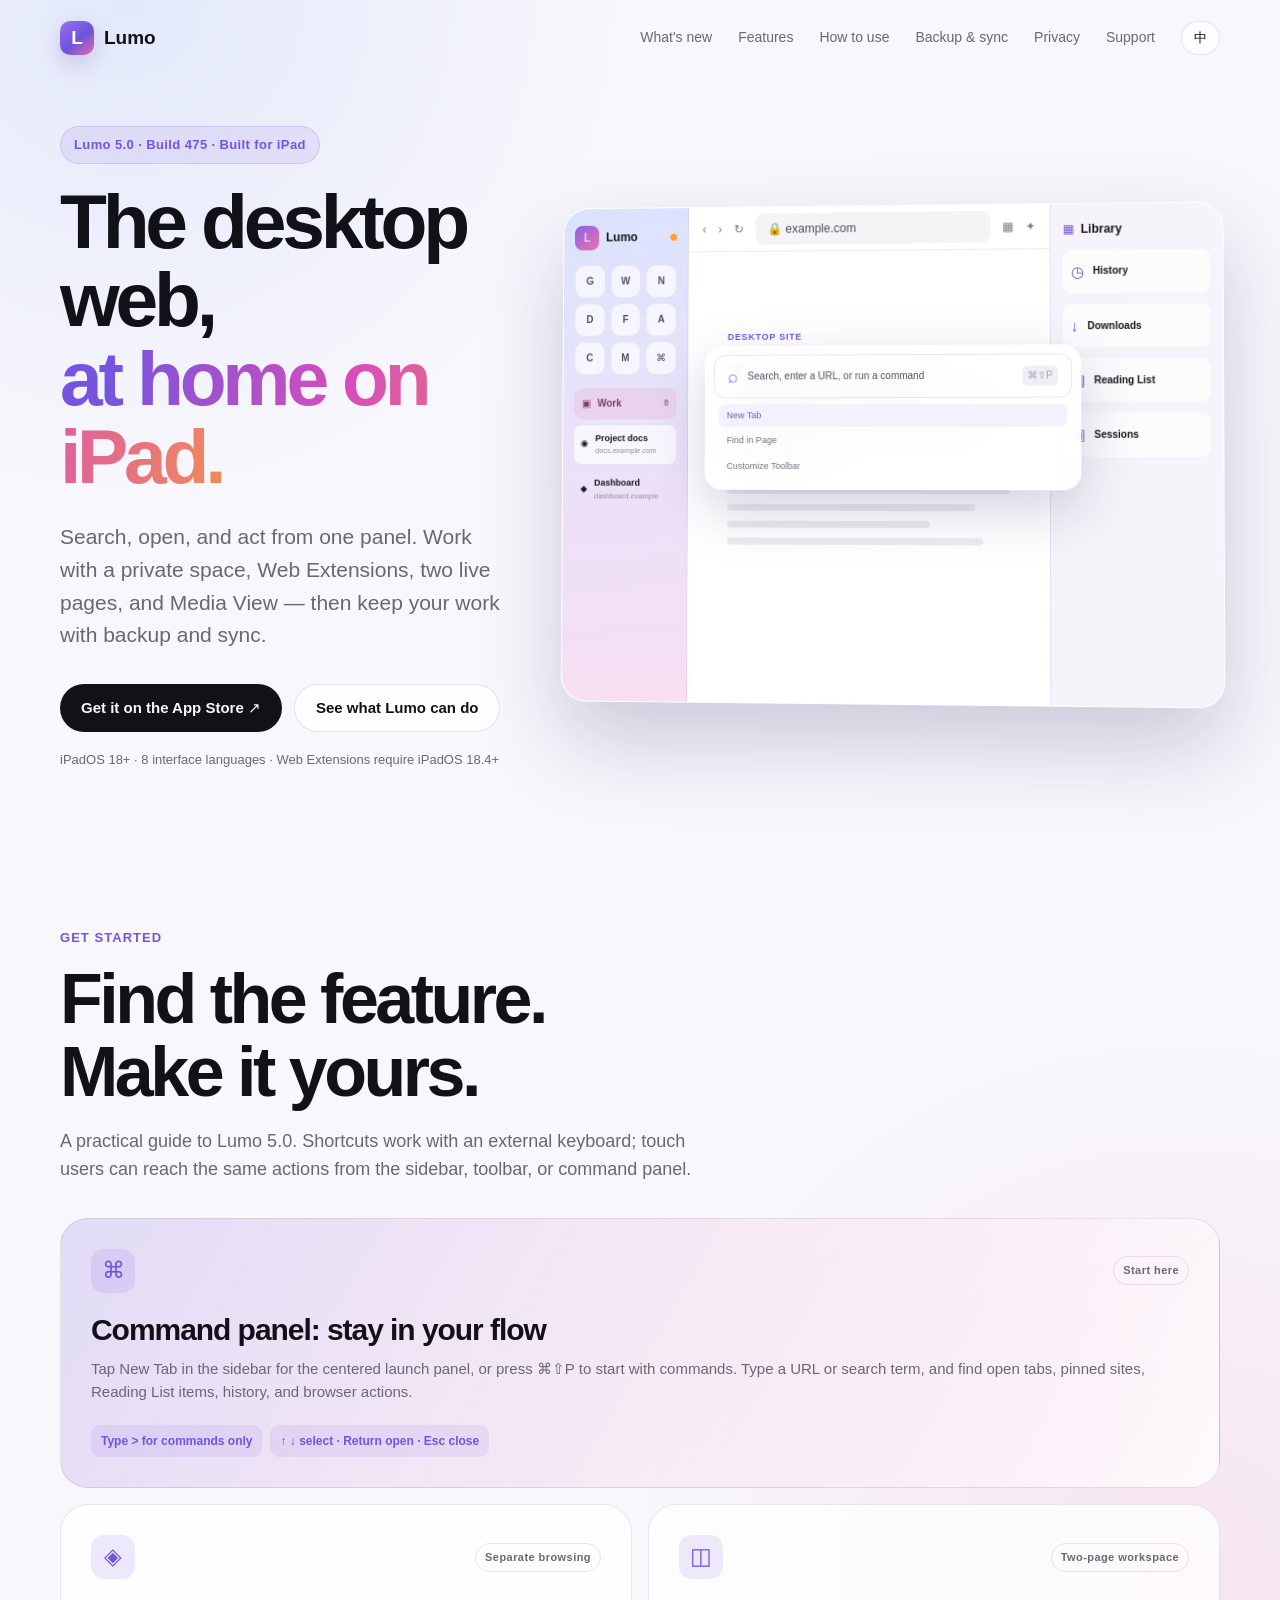
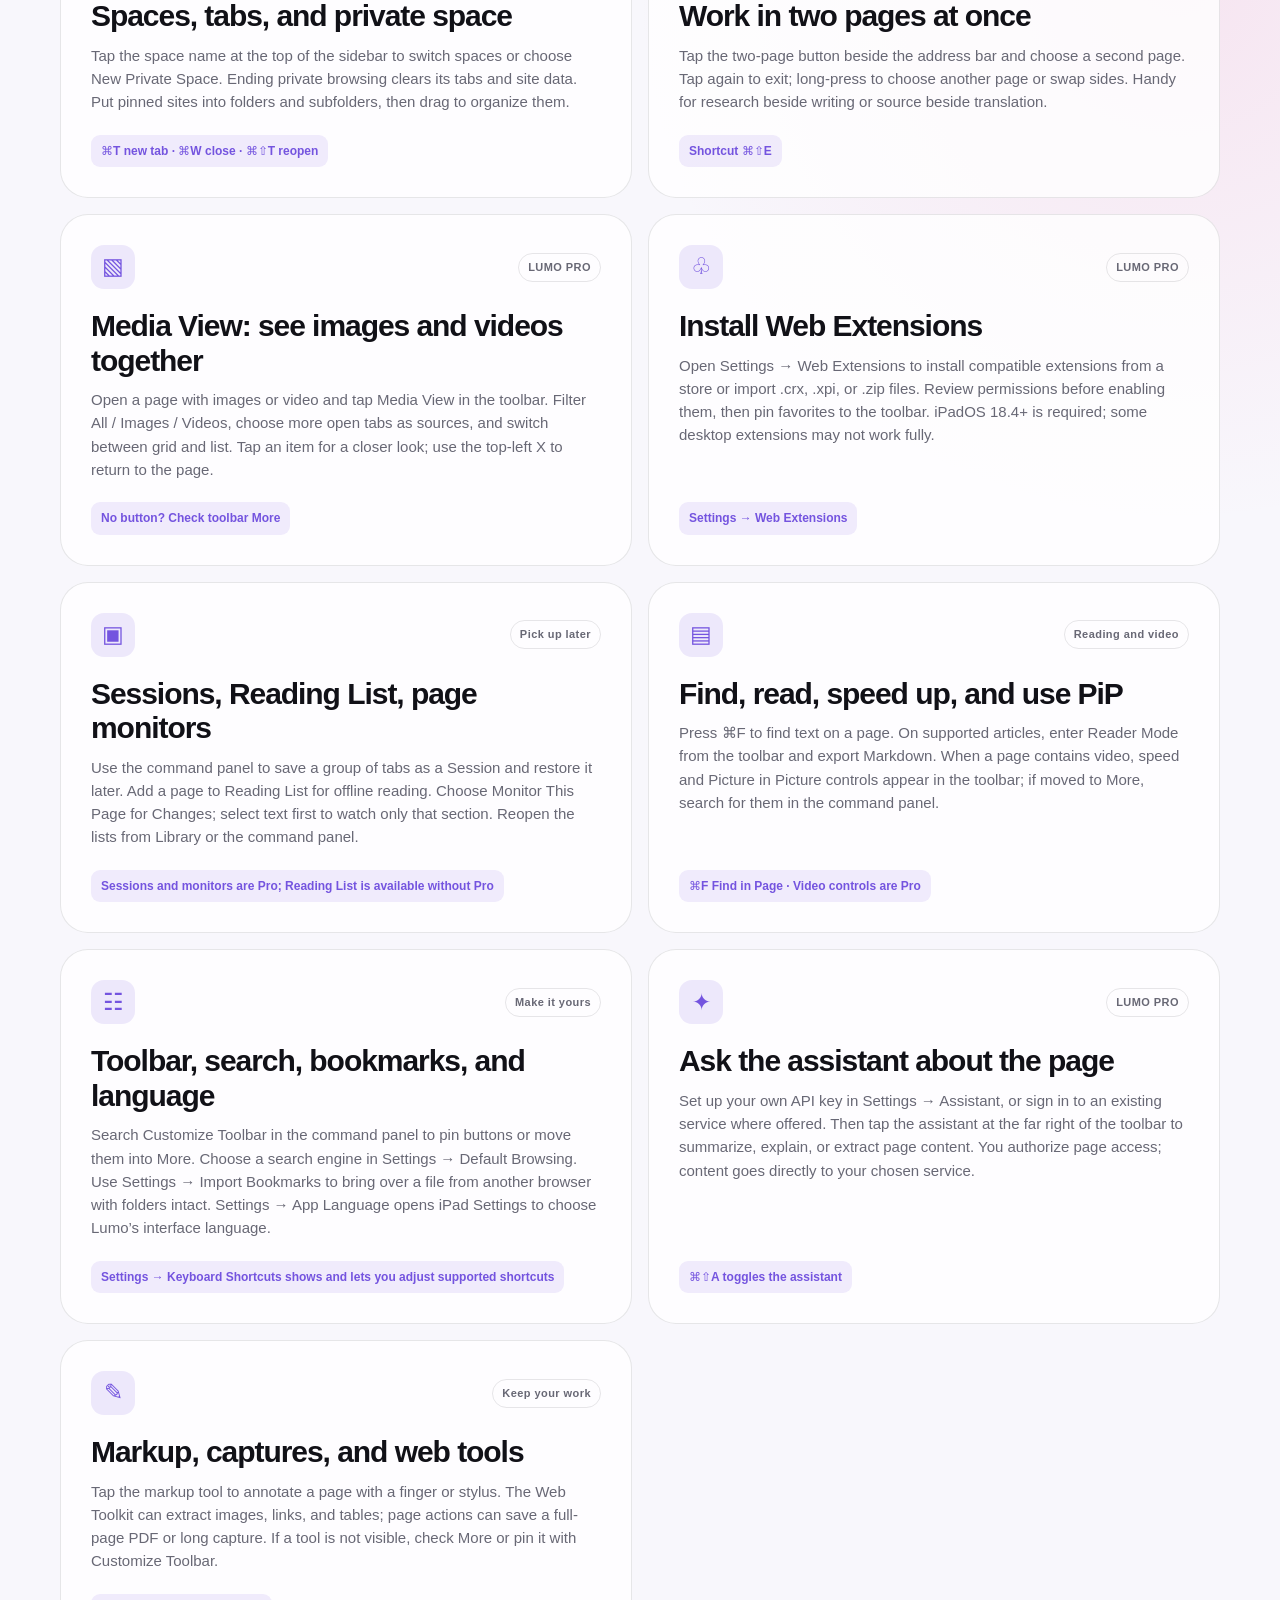
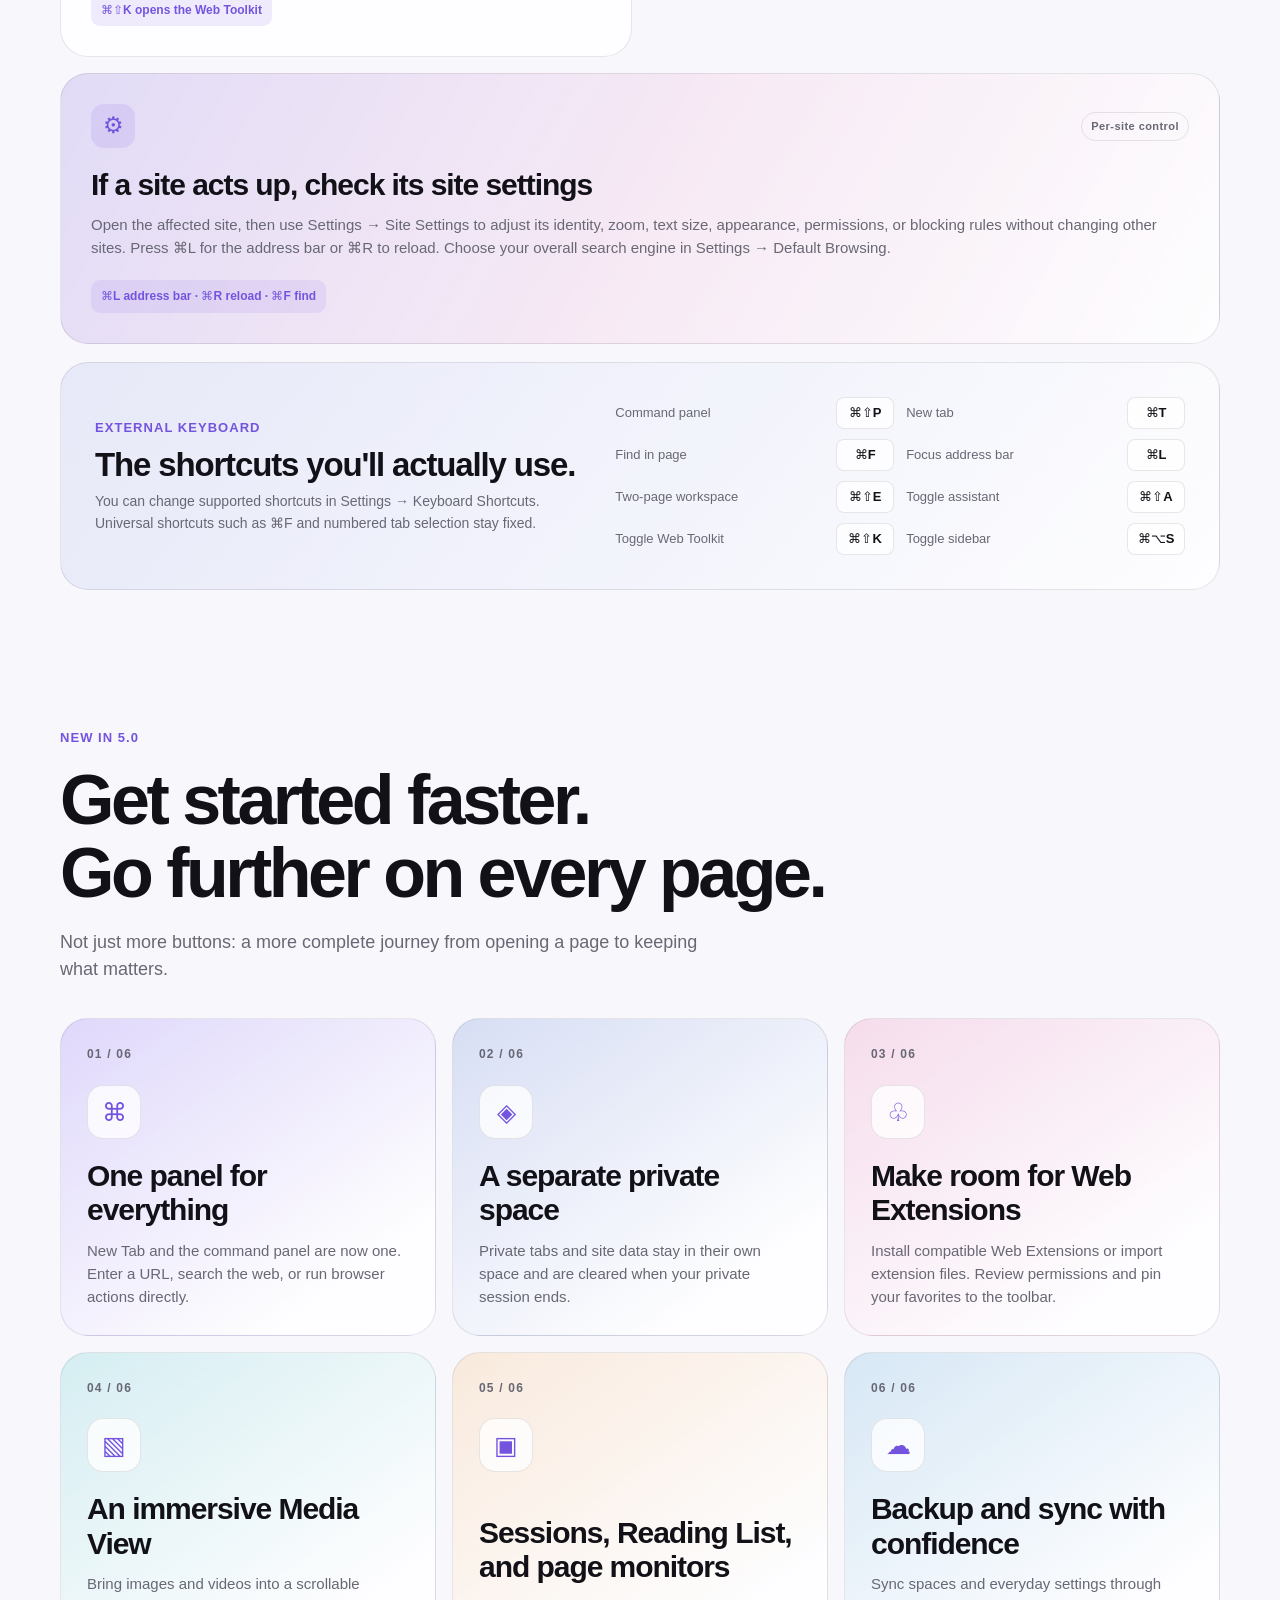
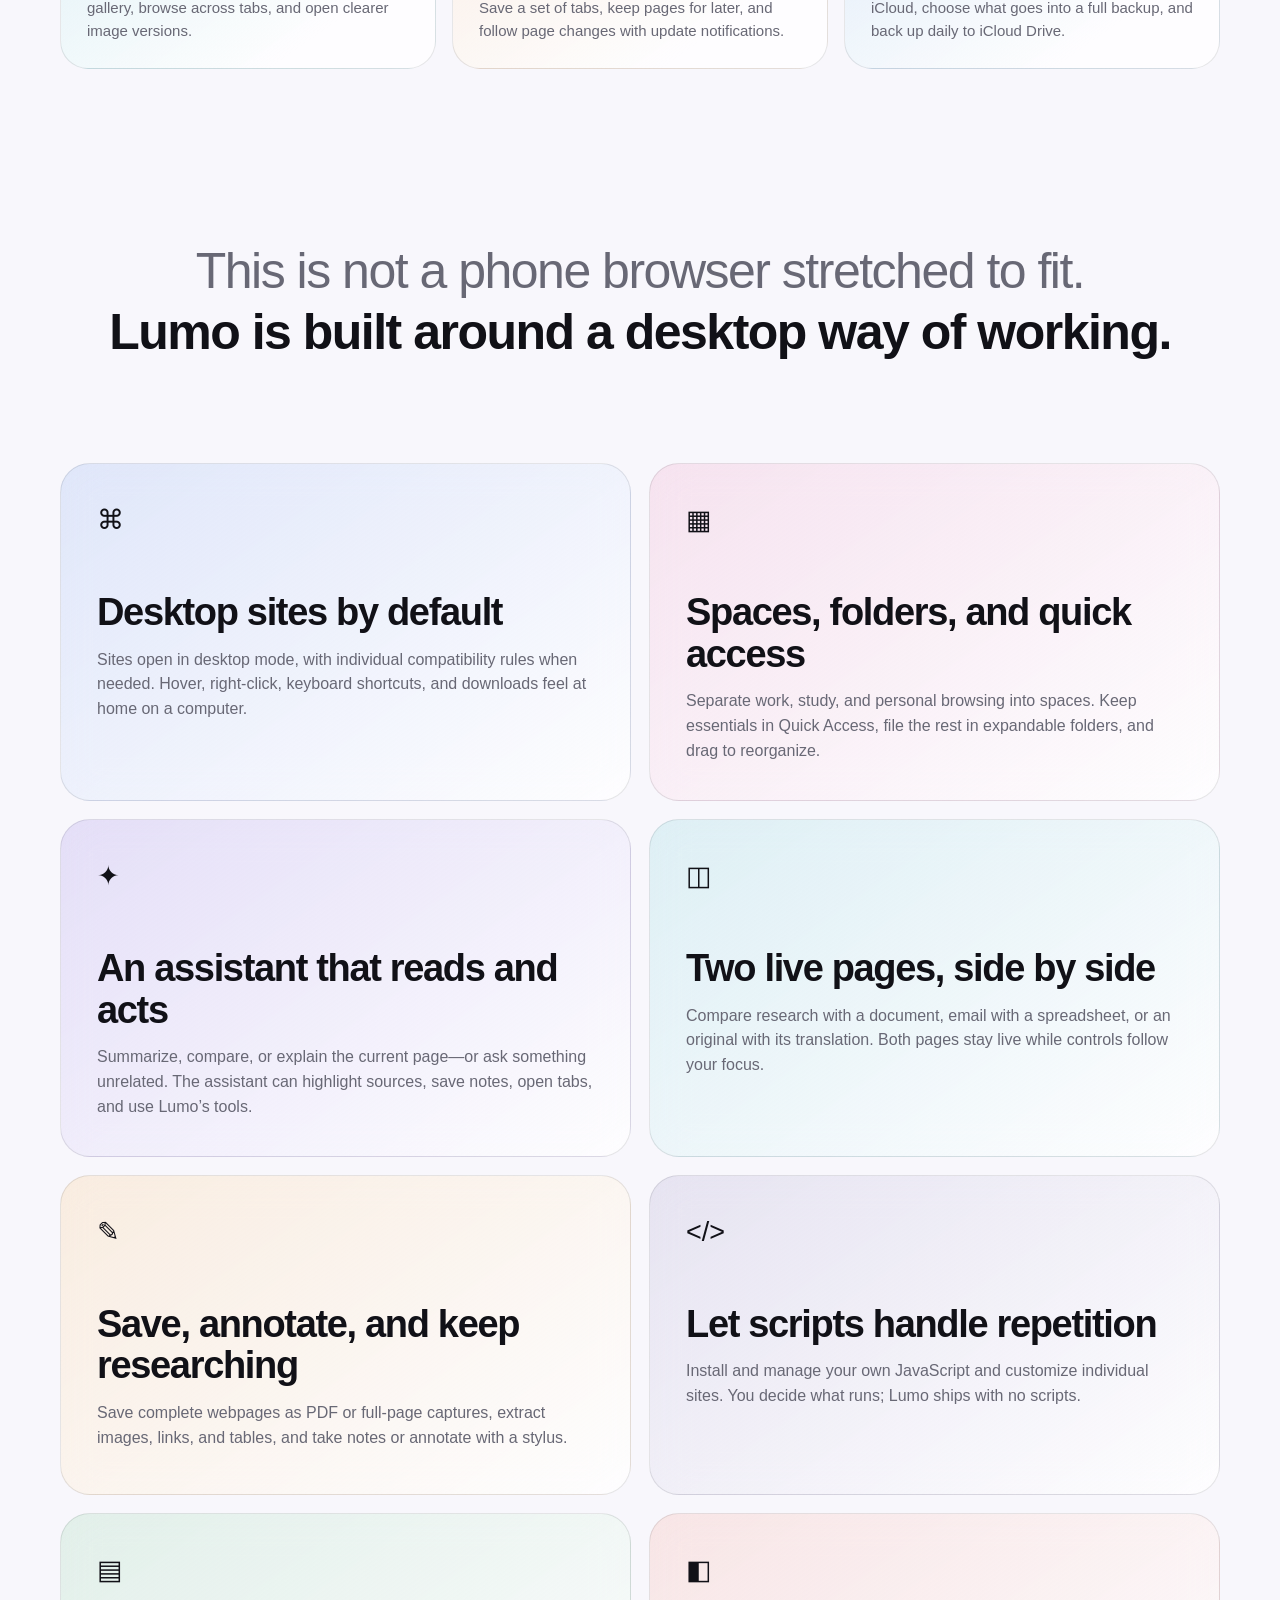
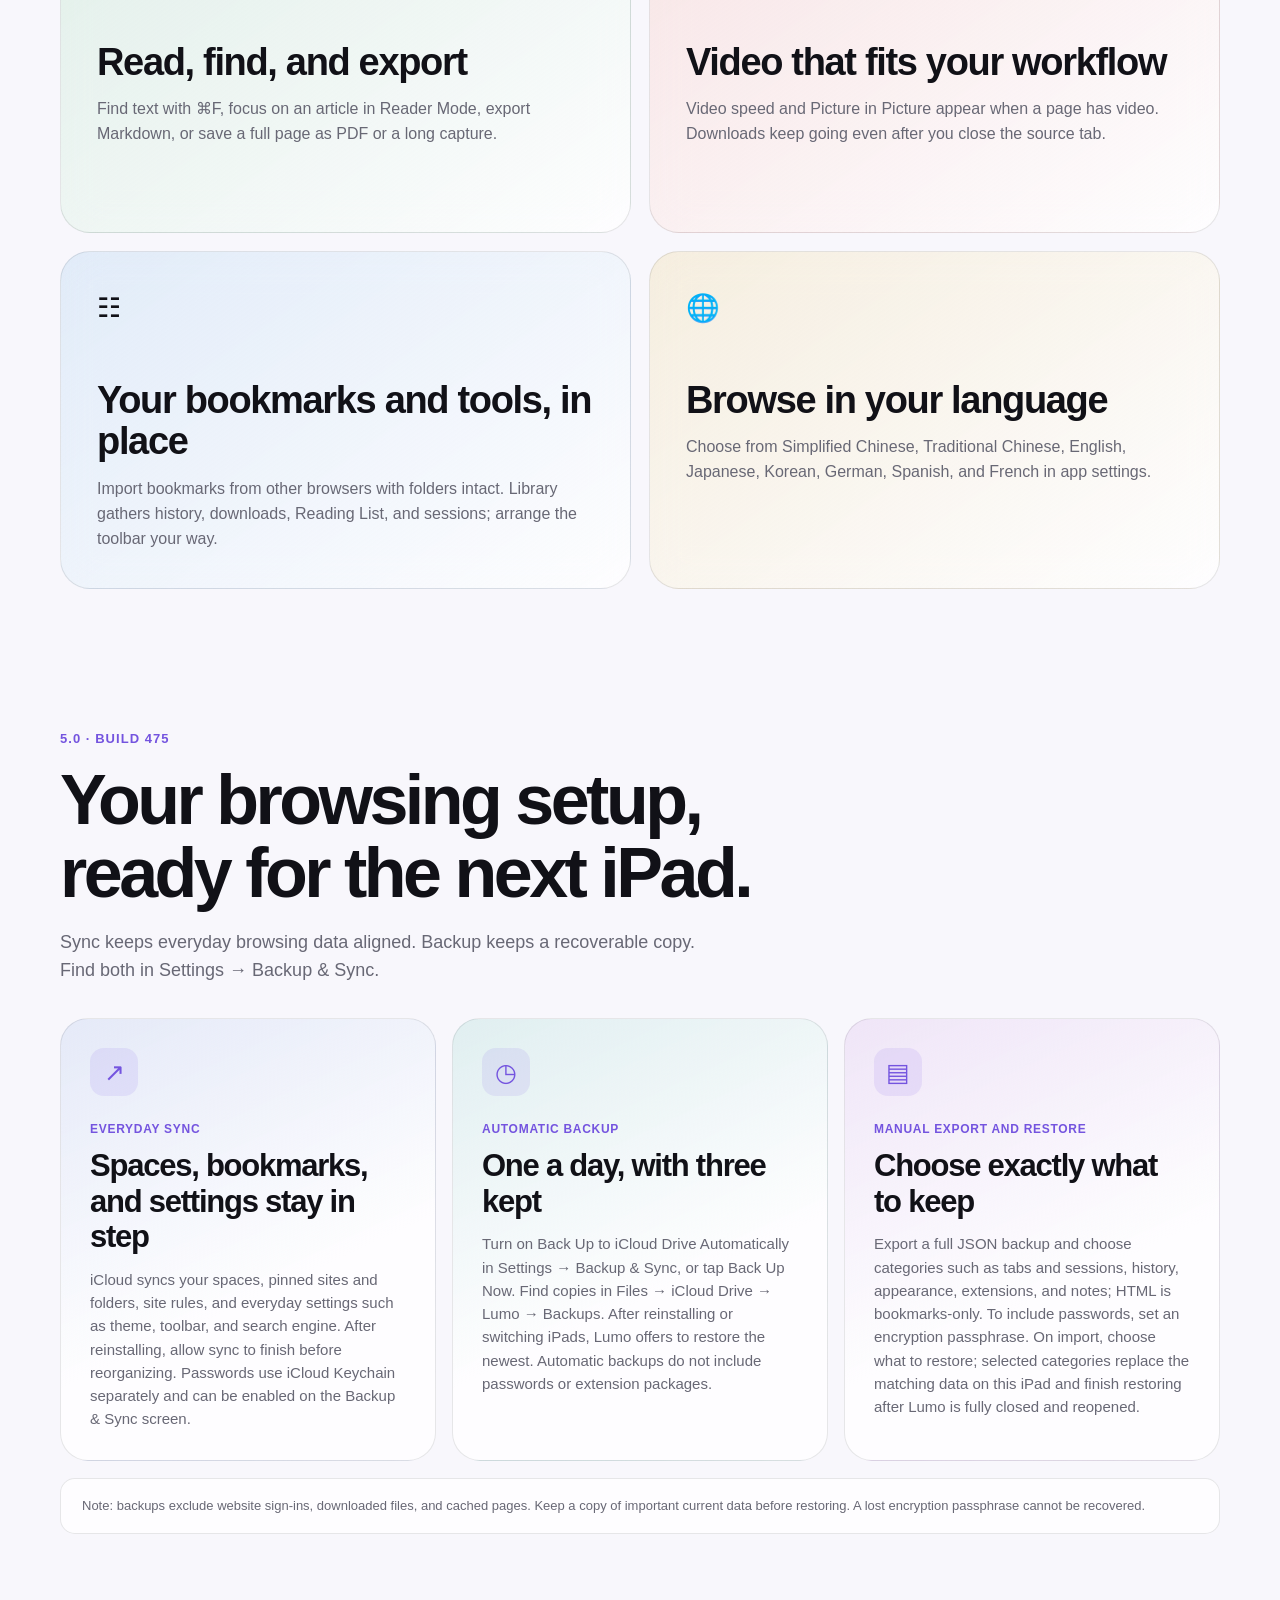
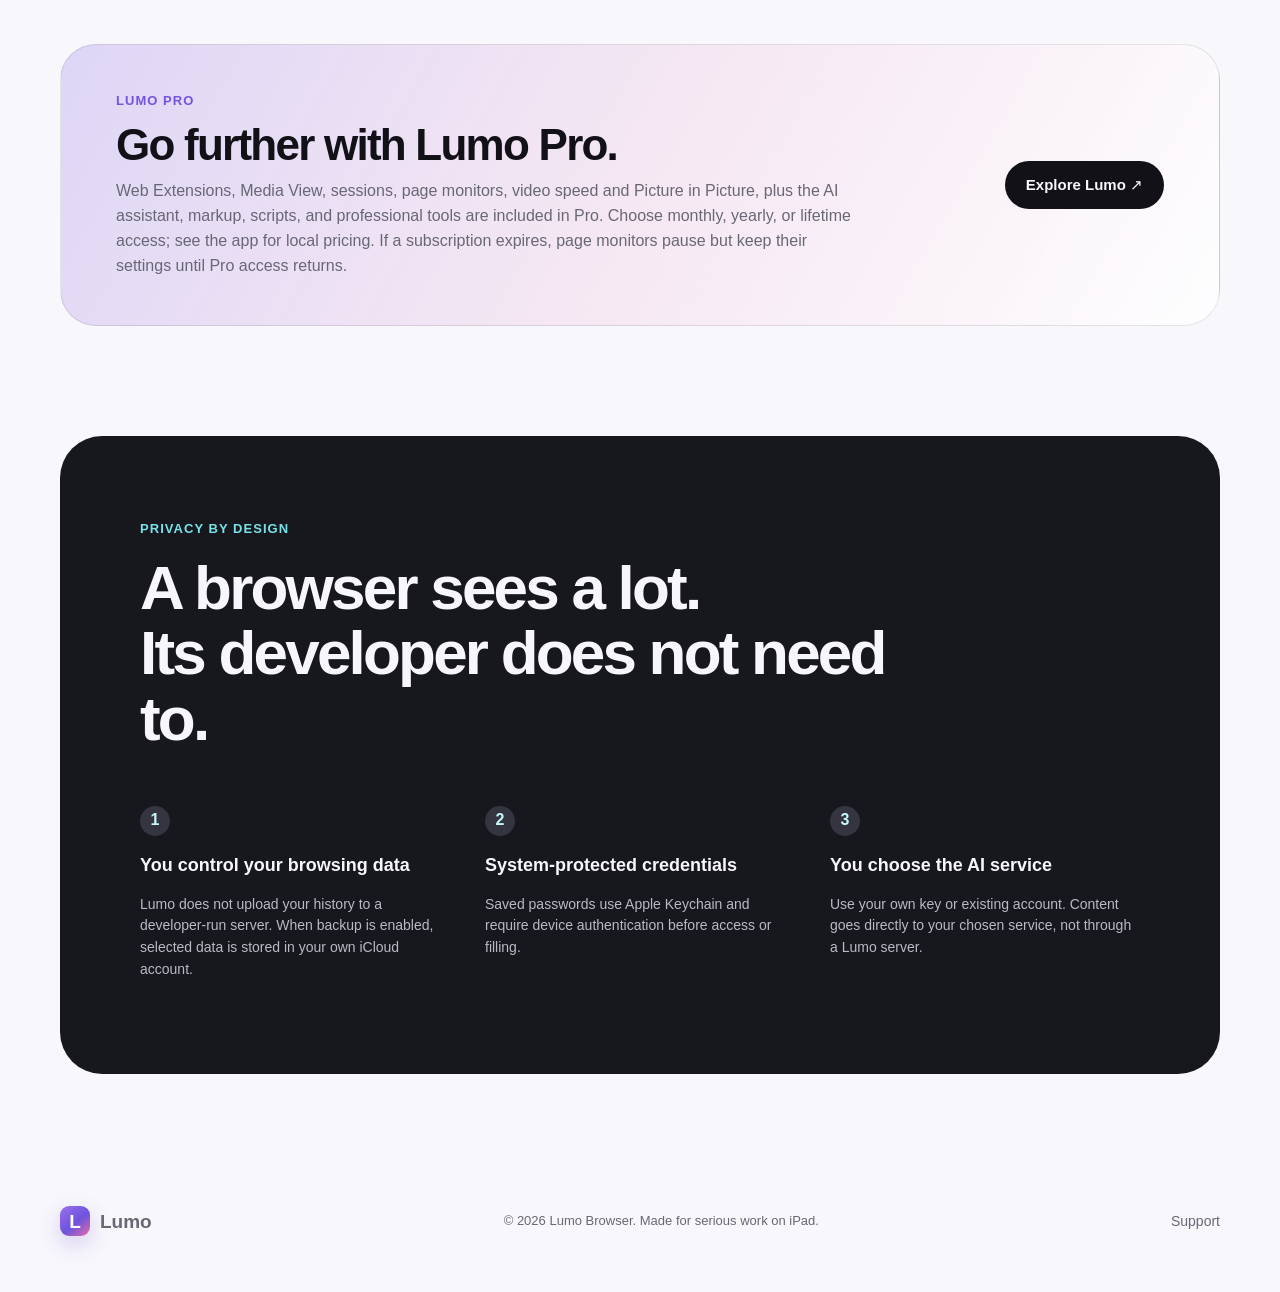
==== index.html @ e31e429b "补充 Lumo 5.0 build 475 备份与同步说明" ====
<!doctype html>
<html lang="zh-Hans">
<head>
  <meta charset="utf-8">
  <meta name="viewport" content="width=device-width,initial-scale=1,viewport-fit=cover">
  <meta name="theme-color" content="#f8f7fc">
  <meta name="description" content="Lumo 5.0 build 475 brings desktop-class browsing to iPad: a command panel, private space, Web Extensions, Media View, and iCloud backup and sync.">
  <title>Lumo 5.0 · iPad 上的桌面级浏览器</title>
  <link rel="icon" href="favicon.svg">
  <link rel="stylesheet" href="assets/style.css">
</head>
<body>
  <header class="nav shell">
    <a class="brand" href="index.html"><span class="mark">L</span><span>Lumo</span></a>
    <nav aria-label="Primary">
      <a href="#whats-new" data-zh="5.0 新功能" data-en="What's new">5.0 新功能</a>
      <a href="#features" data-zh="功能" data-en="Features">功能</a>
      <a href="#how-to" data-zh="使用指南" data-en="How to use">使用指南</a>
      <a href="#backup" data-zh="备份与同步" data-en="Backup & sync">备份与同步</a>
      <a href="#privacy" data-zh="隐私" data-en="Privacy">隐私</a>
      <a href="support.html" data-zh="支持" data-en="Support">支持</a>
      <button class="language" type="button" aria-label="Switch language">EN</button>
    </nav>
  </header>

  <main>
    <section class="hero shell">
      <div class="hero-copy">
        <p class="eyebrow version-badge" data-zh="Lumo 5.0 · Build 475 · 为 iPad 而生" data-en="Lumo 5.0 · Build 475 · Built for iPad">Lumo 5.0 · Build 475 · 为 iPad 而生</p>
        <h1 data-zh="桌面级网页，<br><em>终于适合 iPad。</em>" data-en="The desktop web,<br><em>at home on iPad.</em>">桌面级网页，<br><em>终于适合 iPad。</em></h1>
        <p class="lead" data-zh="从一个面板搜索、打开和执行操作。用独立的无痕空间、网页扩展、双网页工作台和媒体视图完成工作；备份与同步帮你保留成果。" data-en="Search, open, and act from one panel. Work with a private space, Web Extensions, two live pages, and Media View — then keep your work with backup and sync.">从一个面板搜索、打开和执行操作。用独立的无痕空间、网页扩展、双网页工作台和媒体视图完成工作；备份与同步帮你保留成果。</p>
        <div class="actions">
          <a class="button primary" href="https://apps.apple.com/app/id6794906429" data-zh="在 App Store 获取 ↗" data-en="Get it on the App Store ↗">在 App Store 获取 ↗</a>
          <a class="button secondary" href="#features" data-zh="看看它能做什么" data-en="See what Lumo can do">看看它能做什么</a>
        </div>
        <p class="availability" data-zh="iPadOS 18 及以上 · 8 种界面语言 · 网页扩展需 iPadOS 18.4+" data-en="iPadOS 18+ · 8 interface languages · Web Extensions require iPadOS 18.4+">iPadOS 18 及以上 · 8 种界面语言 · 网页扩展需 iPadOS 18.4+</p>
      </div>

      <div class="browser-stage" aria-label="Lumo workspace preview">
        <div class="browser-window">
          <aside class="demo-sidebar">
            <div class="demo-profile"><span class="avatar">L</span><strong>Lumo</strong><i></i></div>
            <div class="quick-grid"><b>G</b><b>W</b><b>N</b><b>D</b><b>F</b><b>A</b><b>C</b><b>M</b><b>⌘</b></div>
            <div class="demo-folder"><span>▣</span><strong data-zh="工作" data-en="Work">工作</strong><small>8</small></div>
            <div class="demo-tab active"><span>◉</span><div><strong data-zh="项目文档" data-en="Project docs">项目文档</strong><small>docs.example.com</small></div></div>
            <div class="demo-tab"><span>◆</span><div><strong data-zh="数据面板" data-en="Dashboard">数据面板</strong><small>dashboard.example</small></div></div>
          </aside>
          <section class="demo-page">
            <div class="demo-toolbar"><span>‹</span><span>›</span><span>↻</span><div>🔒 example.com</div><span>▦</span><span>✦</span></div>
            <div class="demo-document">
              <span class="mini-label" data-zh="桌面网页" data-en="DESKTOP SITE">桌面网页</span>
              <h2 data-zh="今天的工作，<br>不必回到电脑。" data-en="Today’s work,<br>without going back to a PC.">今天的工作，<br>不必回到电脑。</h2>
              <div class="demo-lines"><i></i><i></i><i></i><i></i></div>
            </div>
          </section>
          <aside class="demo-ai">
            <div class="ai-title"><span>▦</span><strong data-zh="资料库" data-en="Library">资料库</strong></div>
            <div class="demo-library-row"><span>◷</span><strong data-zh="历史记录" data-en="History">历史记录</strong></div>
            <div class="demo-library-row"><span>↓</span><strong data-zh="下载" data-en="Downloads">下载</strong></div>
            <div class="demo-library-row"><span>▤</span><strong data-zh="阅读列表" data-en="Reading List">阅读列表</strong></div>
            <div class="demo-library-row"><span>▣</span><strong data-zh="会话" data-en="Sessions">会话</strong></div>
          </aside>
          <div class="demo-command" aria-hidden="true"><div class="command-search"><span>⌕</span><span data-zh="搜索、输入网址或运行命令" data-en="Search, enter a URL, or run a command">搜索、输入网址或运行命令</span><kbd>⌘⇧P</kbd></div><div class="command-options"><span data-zh="新建标签页" data-en="New Tab">新建标签页</span><span data-zh="页内查找" data-en="Find in Page">页内查找</span><span data-zh="自定工具栏" data-en="Customize Toolbar">自定工具栏</span></div></div>
        </div>
      </div>
    </section>

    <section id="how-to" class="how-to shell">
      <div class="section-heading"><p class="eyebrow" data-zh="从这里开始" data-en="Get started">从这里开始</p><h2 data-zh="知道功能在哪，<br>才能真正用起来。" data-en="Find the feature.<br>Make it yours.">知道功能在哪，<br>才能真正用起来。</h2><p data-zh="下面是 Lumo 5.0 的常用操作。键盘快捷键适用于外接键盘；触控用户也能通过侧边栏、工具栏或命令面板完成。" data-en="A practical guide to Lumo 5.0. Shortcuts work with an external keyboard; touch users can reach the same actions from the sidebar, toolbar, or command panel.">下面是 Lumo 5.0 的常用操作。键盘快捷键适用于外接键盘；触控用户也能通过侧边栏、工具栏或命令面板完成。</p></div>
      <div class="guide-grid">
        <article class="guide-card guide-wide"><div class="guide-top"><span class="guide-icon">⌘</span><span class="guide-tag" data-zh="从新标签页开始" data-en="Start here">从新标签页开始</span></div><h3 data-zh="命令面板：不离开当前思路" data-en="Command panel: stay in your flow">命令面板：不离开当前思路</h3><p data-zh="侧边栏点「新建标签页」会打开居中的启动面板；按 ⌘⇧P 则直接进入命令。输入网址或关键词、查找已打开的标签、固定站点、阅读列表、历史记录及浏览器操作。" data-en="Tap New Tab in the sidebar for the centered launch panel, or press ⌘⇧P to start with commands. Type a URL or search term, and find open tabs, pinned sites, Reading List items, history, and browser actions.">侧边栏点「新建标签页」会打开居中的启动面板；按 ⌘⇧P 则直接进入命令。输入网址或关键词、查找已打开的标签、固定站点、阅读列表、历史记录及浏览器操作。</p><div class="guide-steps"><span data-zh="输入 &gt; 只搜索命令" data-en="Type &gt; for commands only">输入 &gt; 只搜索命令</span><span data-zh="↑ ↓ 选择 · Return 打开 · Esc 关闭" data-en="↑ ↓ select · Return open · Esc close">↑ ↓ 选择 · Return 打开 · Esc 关闭</span></div></article>
        <article class="guide-card"><div class="guide-top"><span class="guide-icon">◈</span><span class="guide-tag" data-zh="独立浏览" data-en="Separate browsing">独立浏览</span></div><h3 data-zh="空间、标签与无痕空间" data-en="Spaces, tabs, and private space">空间、标签与无痕空间</h3><p data-zh="点侧边栏顶部的空间名称，切换工作、生活等空间，或选择「新建无痕空间」。无痕空间结束后会清除其中的标签和网站数据。固定站点可放进文件夹和子文件夹，直接拖动整理。" data-en="Tap the space name at the top of the sidebar to switch spaces or choose New Private Space. Ending private browsing clears its tabs and site data. Put pinned sites into folders and subfolders, then drag to organize them.">点侧边栏顶部的空间名称，切换工作、生活等空间，或选择「新建无痕空间」。无痕空间结束后会清除其中的标签和网站数据。固定站点可放进文件夹和子文件夹，直接拖动整理。</p><div class="guide-steps"><span data-zh="⌘T 新标签 · ⌘W 关闭 · ⌘⇧T 恢复" data-en="⌘T new tab · ⌘W close · ⌘⇧T reopen">⌘T 新标签 · ⌘W 关闭 · ⌘⇧T 恢复</span></div></article>
        <article class="guide-card"><div class="guide-top"><span class="guide-icon">◫</span><span class="guide-tag" data-zh="双网页工作台" data-en="Two-page workspace">双网页工作台</span></div><h3 data-zh="同时处理两个网页" data-en="Work in two pages at once">同时处理两个网页</h3><p data-zh="点地址栏旁的双网页工作台按钮，选择要并排打开的页面。再点一次可退出；长按按钮可选择另一页或交换两页。适合边读资料边写作、对照原文与译文。" data-en="Tap the two-page button beside the address bar and choose a second page. Tap again to exit; long-press to choose another page or swap sides. Handy for research beside writing or source beside translation.">点地址栏旁的双网页工作台按钮，选择要并排打开的页面。再点一次可退出；长按按钮可选择另一页或交换两页。适合边读资料边写作、对照原文与译文。</p><div class="guide-steps"><span data-zh="快捷键 ⌘⇧E" data-en="Shortcut ⌘⇧E">快捷键 ⌘⇧E</span></div></article>
        <article class="guide-card"><div class="guide-top"><span class="guide-icon">▧</span><span class="guide-tag">LUMO PRO</span></div><h3 data-zh="媒体视图：集中看图片和视频" data-en="Media View: see images and videos together">媒体视图：集中看图片和视频</h3><p data-zh="打开含有图片或视频的网页，点工具栏的「媒体视图」按钮。顶部可切换全部／图片／视频，选择更多已打开的标签页作为来源，并切换网格或列表。点项目查看大图；左上角 X 随时回到原网页。" data-en="Open a page with images or video and tap Media View in the toolbar. Filter All / Images / Videos, choose more open tabs as sources, and switch between grid and list. Tap an item for a closer look; use the top-left X to return to the page.">打开含有图片或视频的网页，点工具栏的「媒体视图」按钮。顶部可切换全部／图片／视频，选择更多已打开的标签页作为来源，并切换网格或列表。点项目查看大图；左上角 X 随时回到原网页。</p><div class="guide-steps"><span data-zh="找不到按钮？检查工具栏「更多」" data-en="No button? Check toolbar More">找不到按钮？检查工具栏「更多」</span></div></article>
        <article class="guide-card"><div class="guide-top"><span class="guide-icon">♧</span><span class="guide-tag">LUMO PRO</span></div><h3 data-zh="安装网页扩展" data-en="Install Web Extensions">安装网页扩展</h3><p data-zh="打开「设置 → 网页扩展」，从扩展商店安装兼容扩展，或导入已有的 .crx、.xpi、.zip 文件。安装后先检查权限，再手动启用；常用扩展可固定到工具栏。扩展需要 iPadOS 18.4+，部分桌面扩展可能无法完整运行。" data-en="Open Settings → Web Extensions to install compatible extensions from a store or import .crx, .xpi, or .zip files. Review permissions before enabling them, then pin favorites to the toolbar. iPadOS 18.4+ is required; some desktop extensions may not work fully.">打开「设置 → 网页扩展」，从扩展商店安装兼容扩展，或导入已有的 .crx、.xpi、.zip 文件。安装后先检查权限，再手动启用；常用扩展可固定到工具栏。扩展需要 iPadOS 18.4+，部分桌面扩展可能无法完整运行。</p><div class="guide-steps"><span data-zh="设置 → 网页扩展" data-en="Settings → Web Extensions">设置 → 网页扩展</span></div></article>
        <article class="guide-card"><div class="guide-top"><span class="guide-icon">▣</span><span class="guide-tag" data-zh="稍后继续" data-en="Pick up later">稍后继续</span></div><h3 data-zh="会话、阅读列表、网页监控" data-en="Sessions, Reading List, page monitors">会话、阅读列表、网页监控</h3><p data-zh="用命令面板保存整组标签为「会话」，下次可整组恢复。选「加入阅读列表」可稍后离线阅读。选「监控此页面的变化」会关注网页更新；先选中文字，还可只监控那一部分。列表都能从「资料库」或命令面板再次打开。" data-en="Use the command panel to save a group of tabs as a Session and restore it later. Add a page to Reading List for offline reading. Choose Monitor This Page for Changes; select text first to watch only that section. Reopen the lists from Library or the command panel.">用命令面板保存整组标签为「会话」，下次可整组恢复。选「加入阅读列表」可稍后离线阅读。选「监控此页面的变化」会关注网页更新；先选中文字，还可只监控那一部分。列表都能从「资料库」或命令面板再次打开。</p><div class="guide-steps"><span data-zh="会话与监控属于 Pro；阅读列表可直接使用" data-en="Sessions and monitors are Pro; Reading List is available without Pro">会话与监控属于 Pro；阅读列表可直接使用</span></div></article>
        <article class="guide-card"><div class="guide-top"><span class="guide-icon">▤</span><span class="guide-tag" data-zh="阅读与视频" data-en="Reading and video">阅读与视频</span></div><h3 data-zh="查找、阅读、倍速与画中画" data-en="Find, read, speed up, and use PiP">查找、阅读、倍速与画中画</h3><p data-zh="在网页里按 ⌘F 查找文字；支持阅读模式的文章可用工具栏按钮进入专注阅读，并导出 Markdown。页面检测到视频后，工具栏会出现倍速／画中画控制；若该按钮收进「更多」，也可在命令面板搜索对应操作。" data-en="Press ⌘F to find text on a page. On supported articles, enter Reader Mode from the toolbar and export Markdown. When a page contains video, speed and Picture in Picture controls appear in the toolbar; if moved to More, search for them in the command panel.">在网页里按 ⌘F 查找文字；支持阅读模式的文章可用工具栏按钮进入专注阅读，并导出 Markdown。页面检测到视频后，工具栏会出现倍速／画中画控制；若该按钮收进「更多」，也可在命令面板搜索对应操作。</p><div class="guide-steps"><span data-zh="⌘F 页内查找 · 视频控制属于 Pro" data-en="⌘F Find in Page · Video controls are Pro">⌘F 页内查找 · 视频控制属于 Pro</span></div></article>
        <article class="guide-card"><div class="guide-top"><span class="guide-icon">☷</span><span class="guide-tag" data-zh="按自己的方式设置" data-en="Make it yours">按自己的方式设置</span></div><h3 data-zh="工具栏、搜索、书签与语言" data-en="Toolbar, search, bookmarks, and language">工具栏、搜索、书签与语言</h3><p data-zh="在命令面板搜索「自定工具栏」，决定按钮固定显示还是收入「更多」。在「设置 → 默认浏览」选择搜索引擎；「设置 → 导入书签」可导入其他浏览器导出的文件并保留文件夹。点「设置 → App 语言」会转到 iPad 设置选择界面语言。" data-en="Search Customize Toolbar in the command panel to pin buttons or move them into More. Choose a search engine in Settings → Default Browsing. Use Settings → Import Bookmarks to bring over a file from another browser with folders intact. Settings → App Language opens iPad Settings to choose Lumo’s interface language.">在命令面板搜索「自定工具栏」，决定按钮固定显示还是收入「更多」。在「设置 → 默认浏览」选择搜索引擎；「设置 → 导入书签」可导入其他浏览器导出的文件并保留文件夹。点「设置 → App 语言」会转到 iPad 设置选择界面语言。</p><div class="guide-steps"><span data-zh="设置 → 键盘快捷键，可查看或调整可自定的快捷键" data-en="Settings → Keyboard Shortcuts shows and lets you adjust supported shortcuts">设置 → 键盘快捷键，可查看或调整可自定的快捷键</span></div></article>
        <article class="guide-card"><div class="guide-top"><span class="guide-icon">✦</span><span class="guide-tag">LUMO PRO</span></div><h3 data-zh="让 AI 助手理解当前网页" data-en="Ask the assistant about the page">让 AI 助手理解当前网页</h3><p data-zh="先在「设置 → 助手」配置自己的 API Key，或按应用提供的方式登录已有服务，再点工具栏最右侧的助手按钮。你可以让它总结、解释或提取网页内容；读取网页前由你授权，内容直接交给所选服务。" data-en="Set up your own API key in Settings → Assistant, or sign in to an existing service where offered. Then tap the assistant at the far right of the toolbar to summarize, explain, or extract page content. You authorize page access; content goes directly to your chosen service.">先在「设置 → 助手」配置自己的 API Key，或按应用提供的方式登录已有服务，再点工具栏最右侧的助手按钮。你可以让它总结、解释或提取网页内容；读取网页前由你授权，内容直接交给所选服务。</p><div class="guide-steps"><span data-zh="⌘⇧A 打开或关闭助手" data-en="⌘⇧A toggles the assistant">⌘⇧A 打开或关闭助手</span></div></article>
        <article class="guide-card"><div class="guide-top"><span class="guide-icon">✎</span><span class="guide-tag" data-zh="保存研究成果" data-en="Keep your work">保存研究成果</span></div><h3 data-zh="批注、截图与专业工具" data-en="Markup, captures, and web tools">批注、截图与专业工具</h3><p data-zh="在网页上点工具栏的涂鸦按钮可用手指或触控笔批注。专业工具箱可提取图片、链接和表格；页面菜单可保存整页 PDF 或长截图。若按钮不在工具栏，到「更多」里找，或用「自定工具栏」重新固定。" data-en="Tap the markup tool to annotate a page with a finger or stylus. The Web Toolkit can extract images, links, and tables; page actions can save a full-page PDF or long capture. If a tool is not visible, check More or pin it with Customize Toolbar.">在网页上点工具栏的涂鸦按钮可用手指或触控笔批注。专业工具箱可提取图片、链接和表格；页面菜单可保存整页 PDF 或长截图。若按钮不在工具栏，到「更多」里找，或用「自定工具栏」重新固定。</p><div class="guide-steps"><span data-zh="⌘⇧K 打开工具箱" data-en="⌘⇧K opens the Web Toolkit">⌘⇧K 打开工具箱</span></div></article>
        <article class="guide-card guide-wide"><div class="guide-top"><span class="guide-icon">⚙</span><span class="guide-tag" data-zh="按网站调整" data-en="Per-site control">按网站调整</span></div><h3 data-zh="遇到网站不兼容？先改这个站点的设置" data-en="If a site acts up, check its site settings">遇到网站不兼容？先改这个站点的设置</h3><p data-zh="打开有问题的网站，再到「设置 → 站点设置」调整该站点的身份、缩放、字体、深浅色、权限或拦截规则；这不会改变其他网站。地址栏可用 ⌘L 快速聚焦，⌘R 刷新；搜索引擎则在「设置 → 默认浏览设置」统一选择。" data-en="Open the affected site, then use Settings → Site Settings to adjust its identity, zoom, text size, appearance, permissions, or blocking rules without changing other sites. Press ⌘L for the address bar or ⌘R to reload. Choose your overall search engine in Settings → Default Browsing.">打开有问题的网站，再到「设置 → 站点设置」调整该站点的身份、缩放、字体、深浅色、权限或拦截规则；这不会改变其他网站。地址栏可用 ⌘L 快速聚焦，⌘R 刷新；搜索引擎则在「设置 → 默认浏览设置」统一选择。</p><div class="guide-steps"><span data-zh="⌘L 地址栏 · ⌘R 刷新 · ⌘F 页内查找" data-en="⌘L address bar · ⌘R reload · ⌘F find">⌘L 地址栏 · ⌘R 刷新 · ⌘F 页内查找</span></div></article>
      </div>
      <div class="shortcut-panel"><div><p class="eyebrow" data-zh="外接键盘" data-en="External keyboard">外接键盘</p><h3 data-zh="常用快捷键，一眼找到。" data-en="The shortcuts you'll actually use.">常用快捷键，一眼找到。</h3><p data-zh="部分快捷键可在「设置 → 键盘快捷键」修改；网页通用的 ⌘F 和标签数字快捷键保持固定。" data-en="You can change supported shortcuts in Settings → Keyboard Shortcuts. Universal shortcuts such as ⌘F and numbered tab selection stay fixed.">部分快捷键可在「设置 → 键盘快捷键」修改；网页通用的 ⌘F 和标签数字快捷键保持固定。</p></div><div class="shortcut-grid"><span data-zh="命令面板" data-en="Command panel">命令面板</span><kbd>⌘⇧P</kbd><span data-zh="新建标签页" data-en="New tab">新建标签页</span><kbd>⌘T</kbd><span data-zh="页内查找" data-en="Find in page">页内查找</span><kbd>⌘F</kbd><span data-zh="聚焦地址栏" data-en="Focus address bar">聚焦地址栏</span><kbd>⌘L</kbd><span data-zh="双网页工作台" data-en="Two-page workspace">双网页工作台</span><kbd>⌘⇧E</kbd><span data-zh="打开助手" data-en="Toggle assistant">打开助手</span><kbd>⌘⇧A</kbd><span data-zh="打开工具箱" data-en="Toggle Web Toolkit">打开工具箱</span><kbd>⌘⇧K</kbd><span data-zh="切换侧边栏" data-en="Toggle sidebar">切换侧边栏</span><kbd>⌘⌥S</kbd></div></div>
    </section>

    <section id="whats-new" class="whats-new shell">
      <div class="section-heading"><p class="eyebrow" data-zh="5.0 的新篇章" data-en="New in 5.0">5.0 的新篇章</p><h2 data-zh="更快进入状态，<br>更自由地完成工作。" data-en="Get started faster.<br>Go further on every page.">更快进入状态，<br>更自由地完成工作。</h2><p data-zh="新功能不只是一排按钮，而是从打开网页到保存成果的完整体验。" data-en="Not just more buttons: a more complete journey from opening a page to keeping what matters.">新功能不只是一排按钮，而是从打开网页到保存成果的完整体验。</p></div>
      <div class="highlight-grid">
        <article class="highlight command"><span class="highlight-number">01 / 06</span><div class="highlight-symbol">⌘</div><h3 data-zh="一个面板，打开一切" data-en="One panel for everything">一个面板，打开一切</h3><p data-zh="新标签页与命令面板合二为一。输入网址、搜索网页，或直接执行浏览器操作。" data-en="New Tab and the command panel are now one. Enter a URL, search the web, or run browser actions directly.">新标签页与命令面板合二为一。输入网址、搜索网页，或直接执行浏览器操作。</p></article>
        <article class="highlight private"><span class="highlight-number">02 / 06</span><div class="highlight-symbol">◈</div><h3 data-zh="独立的无痕空间" data-en="A separate private space">独立的无痕空间</h3><p data-zh="无痕标签与网站数据留在独立空间；结束无痕浏览时一并清除。" data-en="Private tabs and site data stay in their own space and are cleared when your private session ends.">无痕标签与网站数据留在独立空间；结束无痕浏览时一并清除。</p></article>
        <article class="highlight extension"><span class="highlight-number">03 / 06</span><div class="highlight-symbol">♧</div><h3 data-zh="网页扩展，自由组合" data-en="Make room for Web Extensions">网页扩展，自由组合</h3><p data-zh="安装兼容的 Web Extensions，也可导入扩展文件；权限由你确认，常用扩展可固定在工具栏。" data-en="Install compatible Web Extensions or import extension files. Review permissions and pin your favorites to the toolbar.">安装兼容的 Web Extensions，也可导入扩展文件；权限由你确认，常用扩展可固定在工具栏。</p></article>
        <article class="highlight media"><span class="highlight-number">04 / 06</span><div class="highlight-symbol">▧</div><h3 data-zh="沉浸式媒体视图" data-en="An immersive Media View">沉浸式媒体视图</h3><p data-zh="把网页里的图片和视频汇入可滚动的视图，跨标签页浏览，并打开更清晰的图片。" data-en="Bring images and videos into a scrollable gallery, browse across tabs, and open clearer image versions.">把网页里的图片和视频汇入可滚动的视图，跨标签页浏览，并打开更清晰的图片。</p></article>
        <article class="highlight organize"><span class="highlight-number">05 / 06</span><div class="highlight-symbol">▣</div><h3 data-zh="会话、阅读列表与网页监控" data-en="Sessions, Reading List, and page monitors">会话、阅读列表与网页监控</h3><p data-zh="保存整组标签，收藏稍后阅读的网页，还能关注页面变化并在更新时收到通知。" data-en="Save a set of tabs, keep pages for later, and follow page changes with update notifications.">保存整组标签，收藏稍后阅读的网页，还能关注页面变化并在更新时收到通知。</p></article>
        <article class="highlight backup"><span class="highlight-number">06 / 06</span><div class="highlight-symbol">☁</div><h3 data-zh="备份与同步，更安心" data-en="Backup and sync with confidence">备份与同步，更安心</h3><p data-zh="所有空间与常用设置同步到 iCloud；可按类别完整备份，并每天自动备份到 iCloud 云盘。" data-en="Sync spaces and everyday settings through iCloud, choose what goes into a full backup, and back up daily to iCloud Drive.">所有空间与常用设置同步到 iCloud；可按类别完整备份，并每天自动备份到 iCloud 云盘。</p></article>
      </div>
    </section>

    <section class="statement shell">
      <p data-zh="这不是把手机浏览器放大。<br><strong>Lumo 从一开始，就按桌面工作方式设计。</strong>" data-en="This is not a phone browser stretched to fit.<br><strong>Lumo is built around a desktop way of working.</strong>">这不是把手机浏览器放大。<br><strong>Lumo 从一开始，就按桌面工作方式设计。</strong></p>
    </section>

    <section id="features" class="features shell">
      <article class="feature blue"><div class="feature-icon">⌘</div><h2 data-zh="桌面网站，是默认答案" data-en="Desktop sites by default">桌面网站，是默认答案</h2><p data-zh="网站始终以桌面模式打开，并可为特殊网站保存独立兼容规则。鼠标悬停、右键菜单、键盘快捷键和下载体验，都更接近电脑。" data-en="Sites open in desktop mode, with individual compatibility rules when needed. Hover, right-click, keyboard shortcuts, and downloads feel at home on a computer.">网站始终以桌面模式打开，并可为特殊网站保存独立兼容规则。鼠标悬停、右键菜单、键盘快捷键和下载体验，都更接近电脑。</p></article>
      <article class="feature pink"><div class="feature-icon">▦</div><h2 data-zh="空间、文件夹与快捷标签" data-en="Spaces, folders, and quick access">空间、文件夹与快捷标签</h2><p data-zh="把工作、学习和生活分进不同空间。常用网站留在快捷区，其余放进可展开文件夹；拖一下就能排序、归档或重新固定。" data-en="Separate work, study, and personal browsing into spaces. Keep essentials in Quick Access, file the rest in expandable folders, and drag to reorganize.">把工作、学习和生活分进不同空间。常用网站留在快捷区，其余放进可展开文件夹；拖一下就能排序、归档或重新固定。</p></article>
      <article class="feature purple"><div class="feature-icon">✦</div><h2 data-zh="会读网页，也会帮你动手" data-en="An assistant that reads and acts">会读网页，也会帮你动手</h2><p data-zh="让助手总结、比较或解释当前网页，也可以直接问与网页无关的问题。它还能高亮原文、整理笔记、打开标签页，并调用 Lumo 已有的工具。" data-en="Summarize, compare, or explain the current page—or ask something unrelated. The assistant can highlight sources, save notes, open tabs, and use Lumo’s tools.">让助手总结、比较或解释当前网页，也可以直接问与网页无关的问题。它还能高亮原文、整理笔记、打开标签页，并调用 Lumo 已有的工具。</p></article>
      <article class="feature cyan"><div class="feature-icon">◫</div><h2 data-zh="两个网页，并排工作" data-en="Two live pages, side by side">两个网页，并排工作</h2><p data-zh="对照资料与文档、邮件与表格、原文与译文。两个页面同时保持运行，点到哪里，地址栏和键盘焦点就跟到哪里。" data-en="Compare research with a document, email with a spreadsheet, or an original with its translation. Both pages stay live while controls follow your focus.">对照资料与文档、邮件与表格、原文与译文。两个页面同时保持运行，点到哪里，地址栏和键盘焦点就跟到哪里。</p></article>
      <article class="feature orange"><div class="feature-icon">✎</div><h2 data-zh="保存、批注，再继续研究" data-en="Save, annotate, and keep researching">保存、批注，再继续研究</h2><p data-zh="保存完整网页 PDF 或整页长截图，提取图片、链接和表格，阅读时直接写笔记或用触控笔批注。" data-en="Save complete webpages as PDF or full-page captures, extract images, links, and tables, and take notes or annotate with a stylus.">保存完整网页 PDF 或整页长截图，提取图片、链接和表格，阅读时直接写笔记或用触控笔批注。</p></article>
      <article class="feature lilac"><div class="feature-icon">&lt;/&gt;</div><h2 data-zh="把重复操作交给脚本" data-en="Let scripts handle repetition">把重复操作交给脚本</h2><p data-zh="安装和管理自己的 JavaScript，为单个网站设置样式与行为。脚本默认由你决定是否启用，Lumo 不预装任何脚本。" data-en="Install and manage your own JavaScript and customize individual sites. You decide what runs; Lumo ships with no scripts.">安装和管理自己的 JavaScript，为单个网站设置样式与行为。脚本默认由你决定是否启用，Lumo 不预装任何脚本。</p></article>
      <article class="feature green"><div class="feature-icon">▤</div><h2 data-zh="阅读、查找与导出" data-en="Read, find, and export">阅读、查找与导出</h2><p data-zh="用 ⌘F 在网页内查找；在阅读模式里专注文章，并可导出 Markdown。还能把整页保存为 PDF 或长截图。" data-en="Find text with ⌘F, focus on an article in Reader Mode, export Markdown, or save a full page as PDF or a long capture.">用 ⌘F 在网页内查找；在阅读模式里专注文章，并可导出 Markdown。还能把整页保存为 PDF 或长截图。</p></article>
      <article class="feature coral"><div class="feature-icon">◧</div><h2 data-zh="让视频跟着你工作" data-en="Video that fits your workflow">让视频跟着你工作</h2><p data-zh="检测到视频时，工具栏会显示倍速和画中画控制；下载任务也不会因为关闭来源标签页而中断。" data-en="Video speed and Picture in Picture appear when a page has video. Downloads keep going even after you close the source tab.">检测到视频时，工具栏会显示倍速和画中画控制；下载任务也不会因为关闭来源标签页而中断。</p></article>
      <article class="feature sky"><div class="feature-icon">☷</div><h2 data-zh="书签和工具，各就各位" data-en="Your bookmarks and tools, in place">书签和工具，各就各位</h2><p data-zh="导入其他浏览器的书签并保留文件夹层级。资料库集中历史、下载、阅读列表和会话；工具栏按钮由你安排。" data-en="Import bookmarks from other browsers with folders intact. Library gathers history, downloads, Reading List, and sessions; arrange the toolbar your way.">导入其他浏览器的书签并保留文件夹层级。资料库集中历史、下载、阅读列表和会话；工具栏按钮由你安排。</p></article>
      <article class="feature gold"><div class="feature-icon">🌐</div><h2 data-zh="用熟悉的语言浏览" data-en="Browse in your language">用熟悉的语言浏览</h2><p data-zh="界面支持简体中文、繁體中文、English、日本語、한국어、Deutsch、Español、Français，并可在设置中单独选择。" data-en="Choose from Simplified Chinese, Traditional Chinese, English, Japanese, Korean, German, Spanish, and French in app settings.">界面支持简体中文、繁體中文、English、日本語、한국어、Deutsch、Español、Français，并可在设置中单独选择。</p></article>
    </section>

    <section id="backup" class="backup-section shell">
      <div class="section-heading"><p class="eyebrow" data-zh="5.0 · BUILD 475" data-en="5.0 · BUILD 475">5.0 · BUILD 475</p><h2 data-zh="你的浏览成果，<br>带到下一台 iPad。" data-en="Your browsing setup,<br>ready for the next iPad.">你的浏览成果，<br>带到下一台 iPad。</h2><p data-zh="同步负责日常保持一致，备份负责留下一份可恢复的副本。两者都由你在「设置 → 备份与同步」查看与管理。" data-en="Sync keeps everyday browsing data aligned. Backup keeps a recoverable copy. Find both in Settings → Backup & Sync.">同步负责日常保持一致，备份负责留下一份可恢复的副本。两者都由你在「设置 → 备份与同步」查看与管理。</p></div>
      <div class="backup-grid">
        <article class="backup-card"><span class="backup-symbol">↗</span><span class="backup-kicker" data-zh="日常同步" data-en="Everyday sync">日常同步</span><h3 data-zh="空间、书签与设置保持一致" data-en="Spaces, bookmarks, and settings stay in step">空间、书签与设置保持一致</h3><p data-zh="iCloud 会同步各个空间、固定站点与文件夹、站点规则，以及主题、工具栏、搜索引擎等常用设置。重装后先等待同步完成，再继续整理，避免覆盖旧数据。密码另由 iCloud 钥匙串处理，可在备份与同步页面单独开启。" data-en="iCloud syncs your spaces, pinned sites and folders, site rules, and everyday settings such as theme, toolbar, and search engine. After reinstalling, allow sync to finish before reorganizing. Passwords use iCloud Keychain separately and can be enabled on the Backup & Sync screen.">iCloud 会同步各个空间、固定站点与文件夹、站点规则，以及主题、工具栏、搜索引擎等常用设置。重装后先等待同步完成，再继续整理，避免覆盖旧数据。密码另由 iCloud 钥匙串处理，可在备份与同步页面单独开启。</p></article>
        <article class="backup-card"><span class="backup-symbol">◷</span><span class="backup-kicker" data-zh="自动备份" data-en="Automatic backup">自动备份</span><h3 data-zh="每天一份，保留最近三份" data-en="One a day, with three kept">每天一份，保留最近三份</h3><p data-zh="在「设置 → 备份与同步」开启「自动备份到 iCloud 云盘」，也可点「立即备份」。备份可在「文件 → iCloud 云盘 → Lumo → Backups」找到；重装或换设备时，Lumo 会提示恢复最新备份。自动备份不包含密码和扩展安装包。" data-en="Turn on Back Up to iCloud Drive Automatically in Settings → Backup & Sync, or tap Back Up Now. Find copies in Files → iCloud Drive → Lumo → Backups. After reinstalling or switching iPads, Lumo offers to restore the newest. Automatic backups do not include passwords or extension packages.">在「设置 → 备份与同步」开启「自动备份到 iCloud 云盘」，也可点「立即备份」。备份可在「文件 → iCloud 云盘 → Lumo → Backups」找到；重装或换设备时，Lumo 会提示恢复最新备份。自动备份不包含密码和扩展安装包。</p></article>
        <article class="backup-card"><span class="backup-symbol">▤</span><span class="backup-kicker" data-zh="手动导出与恢复" data-en="Manual export and restore">手动导出与恢复</span><h3 data-zh="只备份你想保留的内容" data-en="Choose exactly what to keep">只备份你想保留的内容</h3><p data-zh="导出 JSON 完整备份时，可选择标签与会话、历史、外观、扩展、笔记等类别；HTML 格式仅用于书签。要包含密码，需设置加密口令。导入时可按类别恢复；选中的部分会替换当前设备相应数据，完成后需彻底关闭并重开 Lumo。" data-en="Export a full JSON backup and choose categories such as tabs and sessions, history, appearance, extensions, and notes; HTML is bookmarks-only. To include passwords, set an encryption passphrase. On import, choose what to restore; selected categories replace the matching data on this iPad and finish restoring after Lumo is fully closed and reopened.">导出 JSON 完整备份时，可选择标签与会话、历史、外观、扩展、笔记等类别；HTML 格式仅用于书签。要包含密码，需设置加密口令。导入时可按类别恢复；选中的部分会替换当前设备相应数据，完成后需彻底关闭并重开 Lumo。</p></article>
      </div>
      <p class="backup-disclaimer" data-zh="提示：备份不包含网站登录状态、已下载文件或缓存网页。恢复前建议先保留当前设备的重要数据；加密口令丢失后无法找回。" data-en="Note: backups exclude website sign-ins, downloaded files, and cached pages. Keep a copy of important current data before restoring. A lost encryption passphrase cannot be recovered.">提示：备份不包含网站登录状态、已下载文件或缓存网页。恢复前建议先保留当前设备的重要数据；加密口令丢失后无法找回。</p>
    </section>

    <section class="pro-note shell"><div><p class="eyebrow">LUMO PRO</p><h2 data-zh="需要更多，就解锁更多。" data-en="Go further with Lumo Pro.">需要更多，就解锁更多。</h2><p data-zh="网页扩展、媒体视图、会话、网页监控、视频倍速与画中画，以及 AI 助手、批注、脚本和专业工具均属于 Pro。可选择月付、年付或永久购买；具体价格以 App 内显示为准。订阅到期时，网页监控会暂停但保留设置，恢复 Pro 后可继续使用。" data-en="Web Extensions, Media View, sessions, page monitors, video speed and Picture in Picture, plus the AI assistant, markup, scripts, and professional tools are included in Pro. Choose monthly, yearly, or lifetime access; see the app for local pricing. If a subscription expires, page monitors pause but keep their settings until Pro access returns.">网页扩展、媒体视图、会话、网页监控、视频倍速与画中画，以及 AI 助手、批注、脚本和专业工具均属于 Pro。可选择月付、年付或永久购买；具体价格以 App 内显示为准。订阅到期时，网页监控会暂停但保留设置，恢复 Pro 后可继续使用。</p></div><a class="button primary" href="https://apps.apple.com/app/id6794906429" data-zh="了解 Lumo ↗" data-en="Explore Lumo ↗">了解 Lumo ↗</a></section>

    <section id="privacy" class="privacy shell">
      <div><span class="eyebrow" data-zh="隐私设计" data-en="Privacy by design">隐私设计</span><h2 data-zh="浏览器知道很多。<br>开发者不需要知道。" data-en="A browser sees a lot.<br>Its developer does not need to.">浏览器知道很多。<br>开发者不需要知道。</h2></div>
      <div class="privacy-grid">
        <div><b>1</b><h3 data-zh="浏览数据由你掌控" data-en="You control your browsing data">浏览数据由你掌控</h3><p data-zh="Lumo 不把浏览历史上传给开发者服务器。开启备份后，你选择的数据会存放在自己的 iCloud 账户中。" data-en="Lumo does not upload your history to a developer-run server. When backup is enabled, selected data is stored in your own iCloud account.">Lumo 不把浏览历史上传给开发者服务器。开启备份后，你选择的数据会存放在自己的 iCloud 账户中。</p></div>
        <div><b>2</b><h3 data-zh="密码交给系统保护" data-en="System-protected credentials">密码交给系统保护</h3><p data-zh="保存的密码由 Apple 钥匙串保护，读取和填充前需要设备身份验证。" data-en="Saved passwords use Apple Keychain and require device authentication before access or filling.">保存的密码由 Apple 钥匙串保护，读取和填充前需要设备身份验证。</p></div>
        <div><b>3</b><h3 data-zh="AI 服务由你选择" data-en="You choose the AI service">AI 服务由你选择</h3><p data-zh="使用你自己的 Key 或已有账号；内容直接发往你选择的服务，不经过 Lumo 服务器。" data-en="Use your own key or existing account. Content goes directly to your chosen service, not through a Lumo server.">使用你自己的 Key 或已有账号；内容直接发往你选择的服务，不经过 Lumo 服务器。</p></div>
      </div>
    </section>
  </main>

  <footer class="shell"><div class="brand"><span class="mark">L</span><span>Lumo</span></div><p>© 2026 Lumo Browser. <span data-zh="为 iPad 上的认真工作而做。" data-en="Made for serious work on iPad.">为 iPad 上的认真工作而做。</span></p><div><a href="support.html" data-zh="支持" data-en="Support">支持</a></div></footer>
  <script src="assets/site.js"></script>
</body>
</html>
---- assets/style.css ----
:root{color-scheme:light dark;--bg:#f8f7fc;--surface:rgba(255,255,255,.78);--ink:#111117;--dim:#686875;--line:rgba(25,24,35,.1);--brand:#7454df;--radius:30px;font-family:-apple-system,BlinkMacSystemFont,"SF Pro Display","PingFang SC",sans-serif;font-synthesis:none}
*{box-sizing:border-box}html{scroll-behavior:smooth}body{margin:0;color:var(--ink);line-height:1.55;background:radial-gradient(circle at 10% 0,rgba(85,137,238,.13),transparent 31rem),radial-gradient(circle at 92% 17%,rgba(234,105,164,.13),transparent 34rem),var(--bg)}a{color:inherit}.shell{width:min(1160px,calc(100% - 40px));margin-inline:auto}
.nav,header.shell{height:76px;display:flex;align-items:center;justify-content:space-between;position:relative;z-index:10}.brand{display:flex;align-items:center;gap:10px;color:inherit;text-decoration:none;font-size:19px;font-weight:760}.mark{display:grid;place-items:center;width:34px;height:34px;color:#fff;border-radius:10px;background:linear-gradient(140deg,#9a70ef,#6e53dc 55%,#e66ba9);box-shadow:0 8px 22px rgba(104,72,195,.24)}.nav nav,header.shell nav{display:flex;align-items:center;gap:26px}.nav nav a,header.shell nav a,footer a{color:var(--dim);text-decoration:none;font-size:14px}.nav nav a:hover,header.shell nav a:hover,footer a:hover{color:var(--ink)}.language{padding:7px 12px;color:var(--ink);font-weight:700;cursor:pointer;border:1px solid var(--line);border-radius:999px;background:var(--surface)}
.hero{display:grid;grid-template-columns:minmax(0,.86fr) minmax(540px,1.28fr);align-items:center;gap:52px;min-height:760px;padding-block:50px 90px}.eyebrow{margin:0;color:var(--brand);font-size:13px;font-weight:760;letter-spacing:.08em;text-transform:uppercase}h1{max-width:780px;margin:18px 0 26px;font-size:clamp(48px,6vw,78px);line-height:1.02;letter-spacing:-.055em}.lead{max-width:670px;color:var(--dim);font-size:clamp(17px,2vw,21px)}.actions{display:flex;flex-wrap:wrap;gap:12px;margin-top:32px}.button{display:inline-flex;min-height:48px;align-items:center;justify-content:center;padding:0 21px;border-radius:999px;text-decoration:none;font-size:15px;font-weight:700}.button.primary{color:var(--bg);background:var(--ink)}.button.secondary{color:var(--ink);border:1px solid var(--line);background:var(--surface);backdrop-filter:blur(20px)}.availability{margin-top:18px;color:var(--dim);font-size:13px}
.browser-stage{min-width:0;perspective:1200px}.browser-window{display:grid;grid-template-columns:128px minmax(260px,1fr) 170px;width:720px;max-width:100%;height:500px;overflow:hidden;color:#17171d;border:1px solid rgba(255,255,255,.72);border-radius:26px;background:rgba(250,250,253,.91);box-shadow:0 38px 85px rgba(52,36,100,.22);transform:rotateY(-3deg) rotateX(1deg)}.demo-sidebar{padding:17px 11px;background:linear-gradient(175deg,rgba(217,225,255,.9),rgba(247,219,241,.86));border-right:1px solid rgba(30,30,45,.08)}.demo-profile{display:flex;align-items:center;gap:7px;margin-bottom:15px;font-size:12px}.avatar{display:grid;place-items:center;width:25px;height:25px;color:#fff;border-radius:8px;background:linear-gradient(140deg,#8664e8,#ef71aa)}.demo-profile i{width:7px;height:7px;margin-left:auto;border-radius:50%;background:#ff9f2f}.quick-grid{display:grid;grid-template-columns:repeat(3,1fr);gap:5px}.quick-grid b{display:grid;place-items:center;height:34px;color:#53515d;font-size:10px;border:1px solid rgba(30,30,45,.08);border-radius:10px;background:rgba(255,255,255,.67)}.demo-folder{display:flex;align-items:center;gap:7px;margin-top:13px;padding:8px;color:#7a3e65;font-size:10px;border-radius:9px;background:rgba(238,108,165,.13)}.demo-folder small{margin-left:auto}.demo-tab{display:flex;align-items:center;gap:7px;margin-top:6px;padding:7px;border-radius:8px;font-size:9px}.demo-tab.active{background:rgba(255,255,255,.7)}.demo-tab div,.ai-source div{min-width:0}.demo-tab strong,.demo-tab small,.ai-source strong,.ai-source small{display:block;overflow:hidden;text-overflow:ellipsis;white-space:nowrap}.demo-tab small,.ai-source small{color:#92909b}.demo-page{min-width:0;background:#fff}.demo-toolbar{display:flex;height:45px;align-items:center;gap:12px;padding:0 14px;color:#7b7983;border-bottom:1px solid #ececf0;font-size:12px}.demo-toolbar div{flex:1;padding:7px 12px;color:#4e4c56;border-radius:9px;background:#f4f4f7}.demo-document{padding:72px 40px}.mini-label{color:var(--brand);font-size:9px;font-weight:800;letter-spacing:.09em}.demo-document h2{margin:12px 0 28px;font-size:31px;line-height:1.08;letter-spacing:-.04em}.demo-lines{display:grid;gap:10px}.demo-lines i{height:7px;border-radius:5px;background:#ebebf0}.demo-lines i:nth-child(2){width:88%}.demo-lines i:nth-child(3){width:72%}.demo-lines i:nth-child(4){width:91%}.demo-ai{display:flex;flex-direction:column;gap:11px;padding:16px 12px 12px;background:#f6f4fa;border-left:1px solid #e5e2ec}.ai-title{display:flex;align-items:center;gap:7px;font-size:12px}.ai-title span{color:var(--brand)}.ai-answer{padding:11px;font-size:10px;line-height:1.55;border-radius:10px;background:#fff}.ai-source{display:flex;align-items:center;gap:7px;margin-top:auto;padding:9px;font-size:9px;border-radius:9px;background:#ebe9ef}.ai-input{position:relative;min-height:70px;padding:12px;color:#9997a0;font-size:9px;border:1px solid #dedbe7;border-radius:13px;background:#fff}.ai-input b{position:absolute;right:8px;bottom:8px;display:grid;place-items:center;width:22px;height:22px;color:#fff;border-radius:50%;background:var(--brand)}
.statement{padding-block:130px;text-align:center}.statement p{margin:0;color:var(--dim);font-size:clamp(27px,4vw,50px);line-height:1.22;letter-spacing:-.03em}.statement strong{color:var(--ink)}.features{display:grid;grid-template-columns:repeat(2,1fr);gap:18px;padding-bottom:140px}.feature{min-height:320px;padding:36px;border:1px solid var(--line);border-radius:var(--radius);background:var(--surface);backdrop-filter:blur(20px)}.feature.blue{background:linear-gradient(145deg,rgba(85,137,238,.15),var(--surface))}.feature.pink{background:linear-gradient(145deg,rgba(234,105,164,.14),var(--surface))}.feature.purple{background:linear-gradient(145deg,rgba(116,84,223,.15),var(--surface))}.feature.cyan{background:linear-gradient(145deg,rgba(63,193,203,.14),var(--surface))}.feature.orange{background:linear-gradient(145deg,rgba(255,177,68,.15),var(--surface))}.feature.lilac{background:linear-gradient(145deg,rgba(123,110,177,.14),var(--surface))}.feature-icon{font-size:27px}.feature h2{margin:50px 0 14px;font-size:clamp(25px,3vw,38px);line-height:1.1;letter-spacing:-.035em}.feature p{max-width:510px;margin:0;color:var(--dim);font-size:16px}
.privacy{margin-bottom:100px;padding:80px;color:#f7f7fb;border-radius:42px;background:#17181e}.privacy h2{max-width:780px;margin:15px 0 55px;font-size:clamp(36px,5vw,62px);line-height:1.05;letter-spacing:-.045em}.privacy .eyebrow{color:#78e1e8}.privacy-grid{display:grid;grid-template-columns:repeat(3,1fr);gap:35px}.privacy-grid b{display:grid;place-items:center;width:30px;height:30px;color:#c8f8fb;border-radius:50%;background:#343541}.privacy-grid h3{margin:16px 0 8px;font-size:18px}.privacy-grid p{color:#b8bac5;font-size:14px}.text-link{display:inline-block;margin-top:36px;color:#fff;text-decoration:none;font-weight:700}
.legal{max-width:860px;padding:70px 0 120px}.legal h1{font-size:clamp(44px,7vw,72px)}.legal h2{margin:0 0 20px;font-size:26px;letter-spacing:-.025em}.document{max-width:820px;margin:40px auto 100px;padding:42px clamp(24px,6vw,62px);border:1px solid var(--line);border-radius:24px;background:var(--surface)}.document h1{font-size:clamp(36px,6vw,54px)}.document h2{margin:34px 0 8px;font-size:21px;letter-spacing:-.02em}.document p,.document li,.updated{color:var(--dim)}.document strong{color:var(--ink)}.support-cards{display:grid;grid-template-columns:repeat(2,1fr);gap:16px;margin-top:42px}.support-card{padding:25px;color:inherit;text-decoration:none;border:1px solid var(--line);border-radius:22px;background:var(--surface);transition:transform .18s ease}.support-card.primary-card{background:linear-gradient(145deg,rgba(116,84,223,.15),var(--surface))}.support-card strong{font-size:17px}.support-card span{display:block;margin-top:7px;color:var(--dim);font-size:14px}.support-card:hover{transform:translateY(-2px)}.support-section{margin-top:68px}.steps{display:grid;gap:10px;margin:0;padding:0;list-style:none}.steps li{display:flex;align-items:flex-start;gap:13px;padding:16px 18px;color:var(--dim);border:1px solid var(--line);border-radius:16px;background:var(--surface)}.steps b{display:grid;flex:0 0 25px;height:25px;place-items:center;color:#fff;border-radius:50%;background:var(--brand);font-size:12px}.faq-list{overflow:hidden;border:1px solid var(--line);border-radius:22px;background:var(--surface)}.faq-list details{padding:0 22px;border-bottom:1px solid var(--line)}.faq-list details:last-child{border-bottom:0}.faq-list summary{padding:19px 0;cursor:pointer;font-weight:700}.faq-list p{margin:-3px 0 21px;color:var(--dim)}.check-list{display:grid;gap:10px;padding-left:24px;color:var(--dim)}.notice{margin:26px 0 0;padding:19px 21px;color:var(--dim);border:1px solid rgba(234,105,164,.18);border-radius:18px;background:rgba(234,105,164,.09)}
footer{display:flex;align-items:center;justify-content:space-between;gap:25px;padding-block:24px 48px;color:var(--dim);font-size:13px}footer div:last-child{display:flex;gap:18px}footer .mark{width:30px;height:30px;border-radius:9px}
@media(max-width:940px){.hero{grid-template-columns:1fr;padding-top:35px}.hero-copy{text-align:center}.lead{margin-inline:auto}.actions{justify-content:center}.browser-stage{display:grid;place-items:center}}
@media(max-width:700px){.nav nav>a{display:none}.hero{gap:30px}.browser-window{grid-template-columns:92px minmax(220px,1fr);height:420px}.demo-ai{display:none}.demo-sidebar{padding-inline:8px}.demo-document{padding:58px 24px}.features,.support-cards{grid-template-columns:1fr}.feature{min-height:270px}.privacy{padding:45px 25px}.privacy-grid{grid-template-columns:1fr}footer{flex-direction:column;text-align:center}}
@media(prefers-color-scheme:dark){:root{--bg:#0e0f13;--surface:rgba(28,29,36,.79);--ink:#f2f3f7;--dim:#a6a8b2;--line:rgba(255,255,255,.1)}.button.primary{color:#111217;background:#f4f4f7}.browser-window{box-shadow:0 38px 80px rgba(0,0,0,.55)}.privacy{border:1px solid var(--line);background:#06070a}}
@media(prefers-reduced-motion:reduce){html{scroll-behavior:auto}.browser-window{transform:none}.support-card{transition:none}}
@media(prefers-reduced-transparency:reduce){.button.secondary,.feature,.support-card,.steps li,.faq-list{backdrop-filter:none;background:var(--bg)}}
@media(prefers-contrast:more){:root{--line:currentColor}.feature,.support-card,.steps li,.faq-list{border-width:2px}}

/* Lumo 5.0 landing page */
.version-badge{display:inline-flex;align-items:center;gap:8px;padding:8px 13px;border:1px solid rgba(116,84,223,.19);border-radius:999px;background:rgba(116,84,223,.1);letter-spacing:.03em;text-transform:none}
.hero h1 em{font-style:normal;background:linear-gradient(100deg,#7654df 10%,#d84dba 55%,#f08b59);-webkit-background-clip:text;background-clip:text;color:transparent}
.hero .lead{max-width:520px}
.browser-window{position:relative}
.demo-library-row{display:flex;align-items:center;gap:9px;padding:10px 8px;border-radius:9px;background:rgba(255,255,255,.74);font-size:10px}
.demo-library-row span{color:#7454df;font-size:15px}
.demo-command{position:absolute;z-index:2;top:140px;left:22%;width:57%;padding:8px;border:1px solid rgba(255,255,255,.95);border-radius:18px;background:rgba(255,255,255,.94);box-shadow:0 20px 55px rgba(57,45,104,.22);backdrop-filter:blur(24px)}
.command-search{display:flex;align-items:center;gap:9px;padding:11px 13px;border:1px solid #e8e5ef;border-radius:12px;color:#53505e;font-size:10px;white-space:nowrap}
.command-search span:first-child{color:#8a68e8;font-size:18px;line-height:1}
.command-search span:nth-child(2){overflow:hidden;text-overflow:ellipsis}
.command-search kbd{margin-left:auto;padding:2px 5px;border-radius:5px;background:#f0eef5;color:#a5a1b0;font:inherit;white-space:nowrap}
.command-options{display:grid;gap:2px;padding:6px 5px 2px}
.command-options span{padding:5px 8px;border-radius:6px;color:#777280;font-size:9px}
.command-options span:first-child{background:#f4f1fd;color:#7454df}
.whats-new{padding:28px 0 72px;scroll-margin-top:30px}
.section-heading{max-width:820px;margin-bottom:34px}
.section-heading h2{margin:15px 0;font-size:clamp(40px,5.7vw,70px);line-height:1.05;letter-spacing:-.05em}
.section-heading>p:last-child{max-width:640px;color:var(--dim);font-size:18px}
.highlight-grid{display:grid;grid-template-columns:repeat(6,minmax(0,1fr));gap:16px}
.highlight{display:flex;flex-direction:column;min-height:310px;grid-column:span 2;padding:26px;border:1px solid var(--line);border-radius:28px;overflow:hidden}
.highlight:nth-child(4),.highlight:nth-child(5){grid-column:span 3;min-height:285px}
.highlight.command{background:linear-gradient(145deg,rgba(142,114,248,.23),var(--surface) 80%)}
.highlight.private{background:linear-gradient(145deg,rgba(75,117,211,.19),var(--surface) 80%)}
.highlight.extension{background:linear-gradient(145deg,rgba(237,102,167,.18),var(--surface) 80%)}
.highlight.media{background:linear-gradient(145deg,rgba(58,197,199,.18),var(--surface) 80%)}
.highlight.organize{background:linear-gradient(145deg,rgba(255,175,80,.18),var(--surface) 80%)}
.highlight-number{color:var(--dim);font-size:12px;font-weight:750;letter-spacing:.1em}
.highlight-symbol{display:grid;width:54px;height:54px;place-items:center;margin-top:21px;border:1px solid var(--line);border-radius:16px;background:var(--surface);font-size:25px;color:var(--brand)}
.highlight h3{margin:auto 0 11px;padding-top:20px;font-size:clamp(21px,2.5vw,30px);line-height:1.15;letter-spacing:-.035em}
.highlight p{margin:0;color:var(--dim);font-size:15px}
.statement{padding-block:100px}
.features{scroll-margin-top:30px}
.feature.green{background:linear-gradient(145deg,rgba(100,197,130,.15),var(--surface))}
.feature.coral{background:linear-gradient(145deg,rgba(247,129,106,.15),var(--surface))}
.feature.sky{background:linear-gradient(145deg,rgba(96,171,230,.15),var(--surface))}
.feature.gold{background:linear-gradient(145deg,rgba(233,192,75,.16),var(--surface))}
.pro-note{display:flex;align-items:center;justify-content:space-between;gap:32px;margin-bottom:110px;padding:46px 55px;border:1px solid var(--line);border-radius:36px;background:linear-gradient(120deg,rgba(116,84,223,.2),rgba(230,107,169,.11),var(--surface))}
.pro-note h2{margin:10px 0;font-size:clamp(28px,4vw,44px);line-height:1.1;letter-spacing:-.04em}
.pro-note p:last-child{max-width:750px;margin:0;color:var(--dim)}
.pro-note .button{flex-shrink:0}
@media(max-width:940px){.hero{min-height:auto}.hero .lead{margin-inline:auto}.highlight{grid-column:span 3}.highlight:nth-child(4),.highlight:nth-child(5){grid-column:span 3}}
@media(max-width:700px){.nav nav{gap:12px}.hero h1{font-size:clamp(44px,9vw,67px)}.hero .lead{font-size:17px}.demo-command{left:15%;width:75%;top:130px}.command-search kbd{display:none}.highlight-grid{grid-template-columns:1fr}.highlight,.highlight:nth-child(4),.highlight:nth-child(5){grid-column:auto;min-height:240px}.section-heading h2{font-size:42px}.pro-note{display:block;padding:32px 25px}.pro-note .button{margin-top:25px}.statement{padding-block:85px}}
@media(max-width:400px){.browser-window{grid-template-columns:78px minmax(200px,1fr)}.demo-document{padding:58px 18px}.demo-command{left:12%;width:82%}}
@media(prefers-reduced-transparency:reduce){.demo-command{backdrop-filter:none;background:#fff}}

.how-to{padding:55px 0 110px;scroll-margin-top:30px}
.guide-grid{display:grid;grid-template-columns:repeat(2,minmax(0,1fr));gap:16px}
.guide-card{display:flex;flex-direction:column;padding:30px;border:1px solid var(--line);border-radius:28px;background:var(--surface)}
.guide-card.guide-wide{grid-column:1/-1;background:linear-gradient(120deg,rgba(116,84,223,.17),rgba(236,114,179,.1),var(--surface))}
.guide-top{display:flex;align-items:center;justify-content:space-between;gap:15px}
.guide-icon{display:grid;width:44px;height:44px;place-items:center;border-radius:13px;background:rgba(116,84,223,.12);color:var(--brand);font-size:23px}
.guide-tag{padding:5px 9px;border:1px solid var(--line);border-radius:99px;color:var(--dim);font-size:11px;font-weight:750;letter-spacing:.04em}
.guide-card h3{margin:20px 0 10px;font-size:clamp(22px,2.5vw,30px);line-height:1.15;letter-spacing:-.035em}
.guide-card p{margin:0;color:var(--dim);font-size:15px}
.guide-steps{display:flex;flex-wrap:wrap;gap:8px;margin-top:auto;padding-top:21px}
.guide-steps span{padding:7px 10px;border-radius:9px;background:rgba(116,84,223,.1);color:var(--brand);font-size:12px;font-weight:700}
@media(max-width:700px){.guide-grid{grid-template-columns:1fr}.guide-card.guide-wide{grid-column:auto}.how-to{padding-bottom:85px}.guide-card{padding:25px}}
.shortcut-panel{display:grid;grid-template-columns:.85fr 1fr;gap:36px;align-items:center;margin-top:18px;padding:34px;border:1px solid var(--line);border-radius:28px;background:linear-gradient(130deg,rgba(104,133,222,.12),var(--surface))}
.shortcut-panel h3{margin:8px 0;font-size:clamp(24px,3vw,33px);line-height:1.13;letter-spacing:-.035em}
.shortcut-panel p:last-child{margin:0;color:var(--dim);font-size:14px}
.shortcut-grid{display:grid;grid-template-columns:1fr auto 1fr auto;gap:10px 12px;align-items:center;font-size:13px}
.shortcut-grid span{color:var(--dim)}
.shortcut-grid kbd{min-width:58px;padding:5px 8px;border:1px solid var(--line);border-radius:8px;background:var(--surface);font:inherit;font-weight:750;text-align:center;white-space:nowrap}
@media(max-width:940px){.shortcut-panel{grid-template-columns:1fr}.shortcut-grid{grid-template-columns:1fr auto 1fr auto}}
@media(max-width:560px){.shortcut-panel{padding:25px}.shortcut-grid{grid-template-columns:1fr auto}}

/* Build 475: backup and sync */
.highlight:nth-child(4),.highlight:nth-child(5),.highlight:nth-child(6){grid-column:span 2;min-height:310px}
.highlight.backup{background:linear-gradient(145deg,rgba(83,172,221,.2),var(--surface) 80%)}
.backup-section{padding:0 0 110px;scroll-margin-top:30px}
.backup-grid{display:grid;grid-template-columns:repeat(3,minmax(0,1fr));gap:16px}
.backup-card{display:flex;flex-direction:column;min-height:370px;padding:29px;border:1px solid var(--line);border-radius:28px;background:linear-gradient(155deg,rgba(102,146,224,.13),var(--surface) 60%)}
.backup-card:nth-child(2){background:linear-gradient(155deg,rgba(102,198,183,.16),var(--surface) 60%)}
.backup-card:nth-child(3){background:linear-gradient(155deg,rgba(192,130,223,.15),var(--surface) 60%)}
.backup-symbol{display:grid;place-items:center;width:48px;height:48px;margin-bottom:24px;border-radius:14px;background:rgba(116,84,223,.11);color:var(--brand);font-size:25px}
.backup-kicker{color:var(--brand);font-size:12px;font-weight:800;letter-spacing:.06em;text-transform:uppercase}
.backup-card h3{margin:9px 0 13px;font-size:clamp(23px,2.5vw,31px);line-height:1.15;letter-spacing:-.04em}
.backup-card p{margin:0;color:var(--dim);font-size:15px}
.backup-disclaimer{margin:17px 0 0;padding:17px 21px;border:1px solid var(--line);border-radius:15px;color:var(--dim);background:var(--surface);font-size:13px}
@media(max-width:940px){.backup-grid{grid-template-columns:1fr}.backup-card{min-height:0}.highlight:nth-child(4),.highlight:nth-child(5),.highlight:nth-child(6){grid-column:span 3}}
@media(max-width:700px){.highlight:nth-child(4),.highlight:nth-child(5),.highlight:nth-child(6){grid-column:auto;min-height:240px}.backup-section{padding-bottom:85px}}
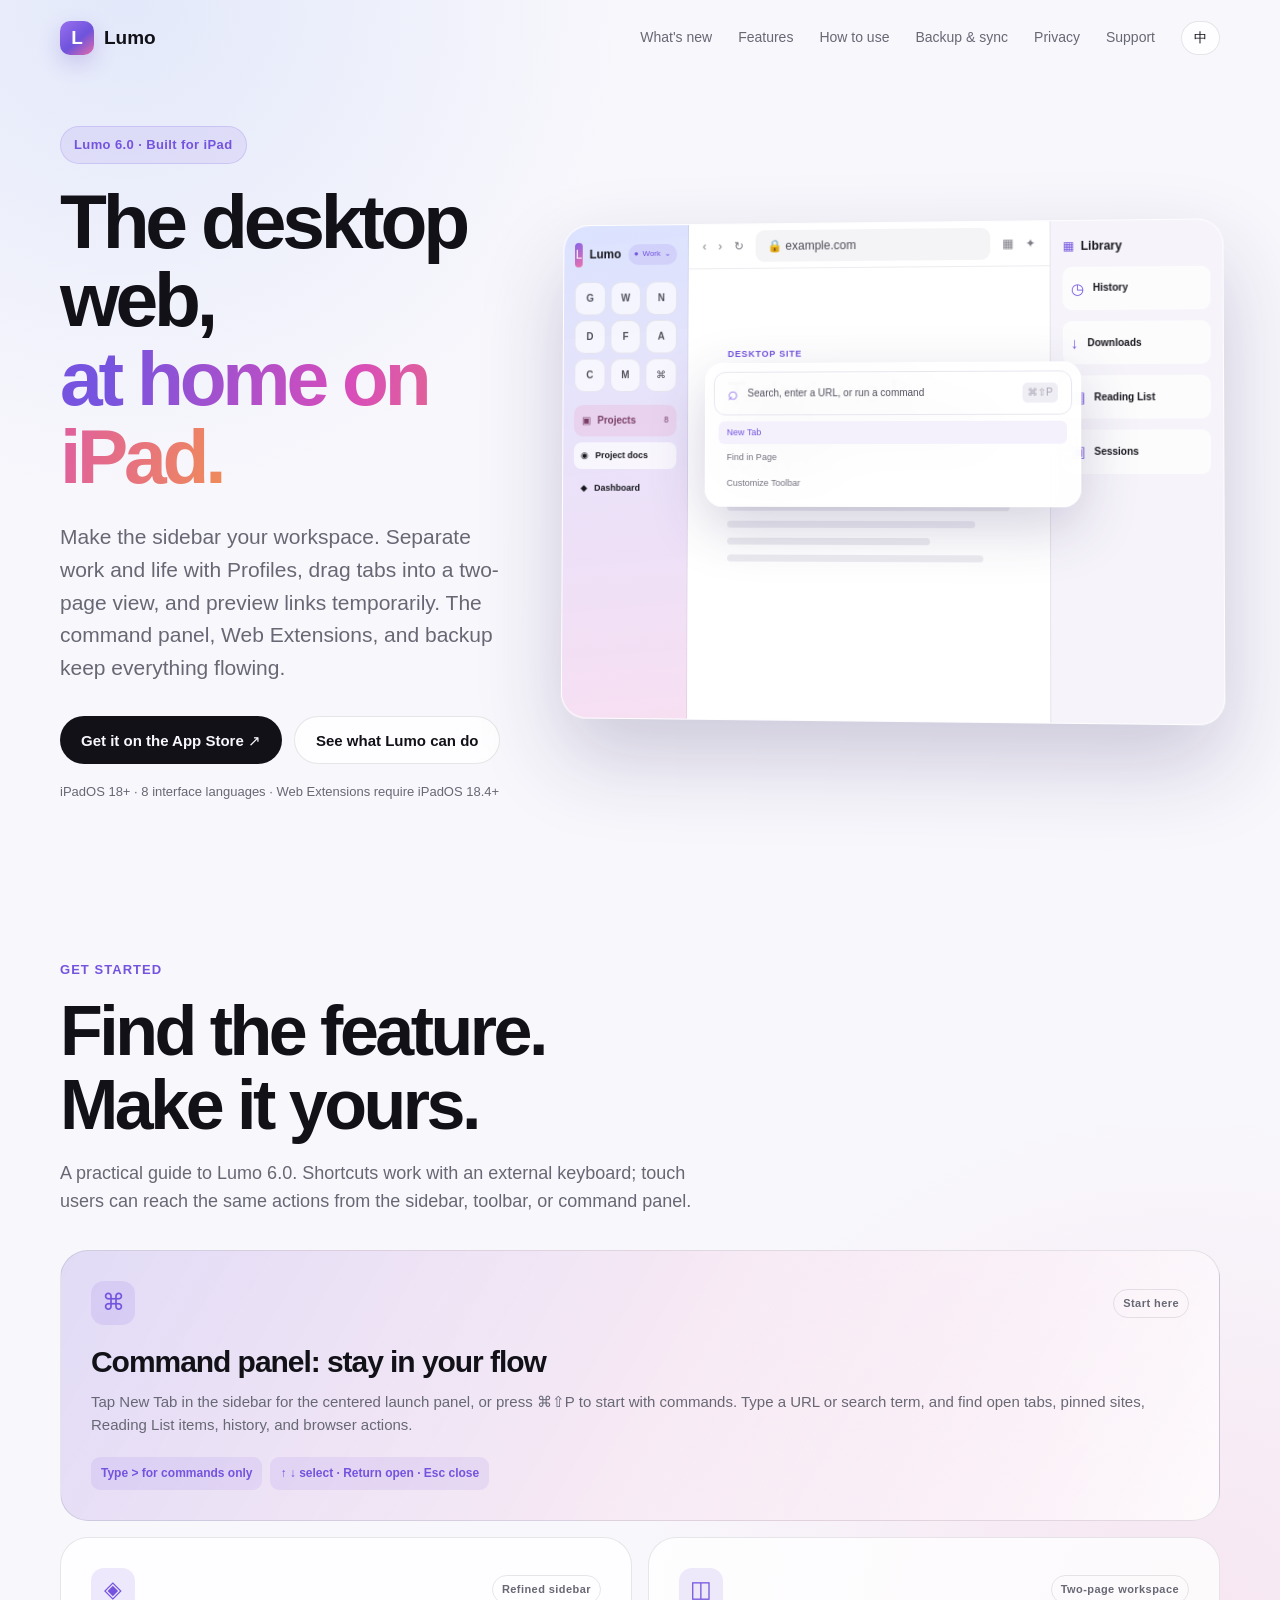
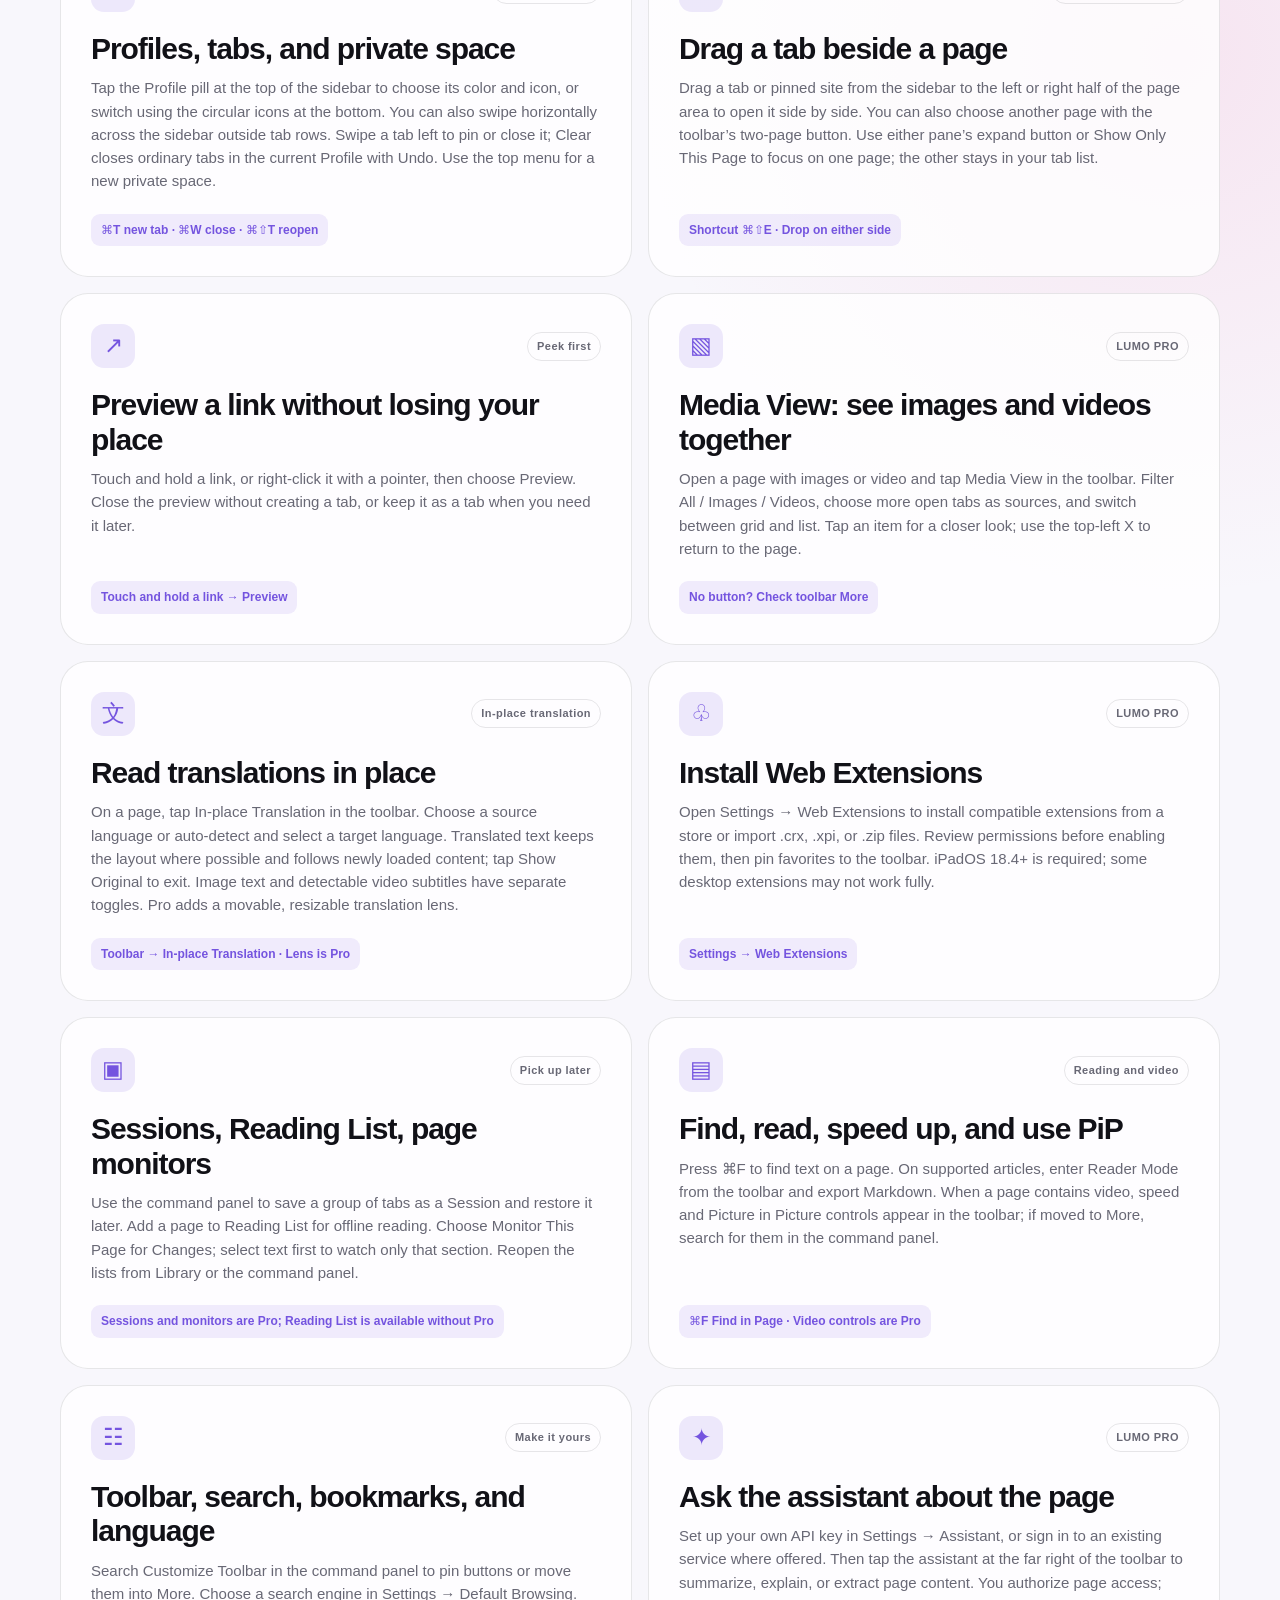
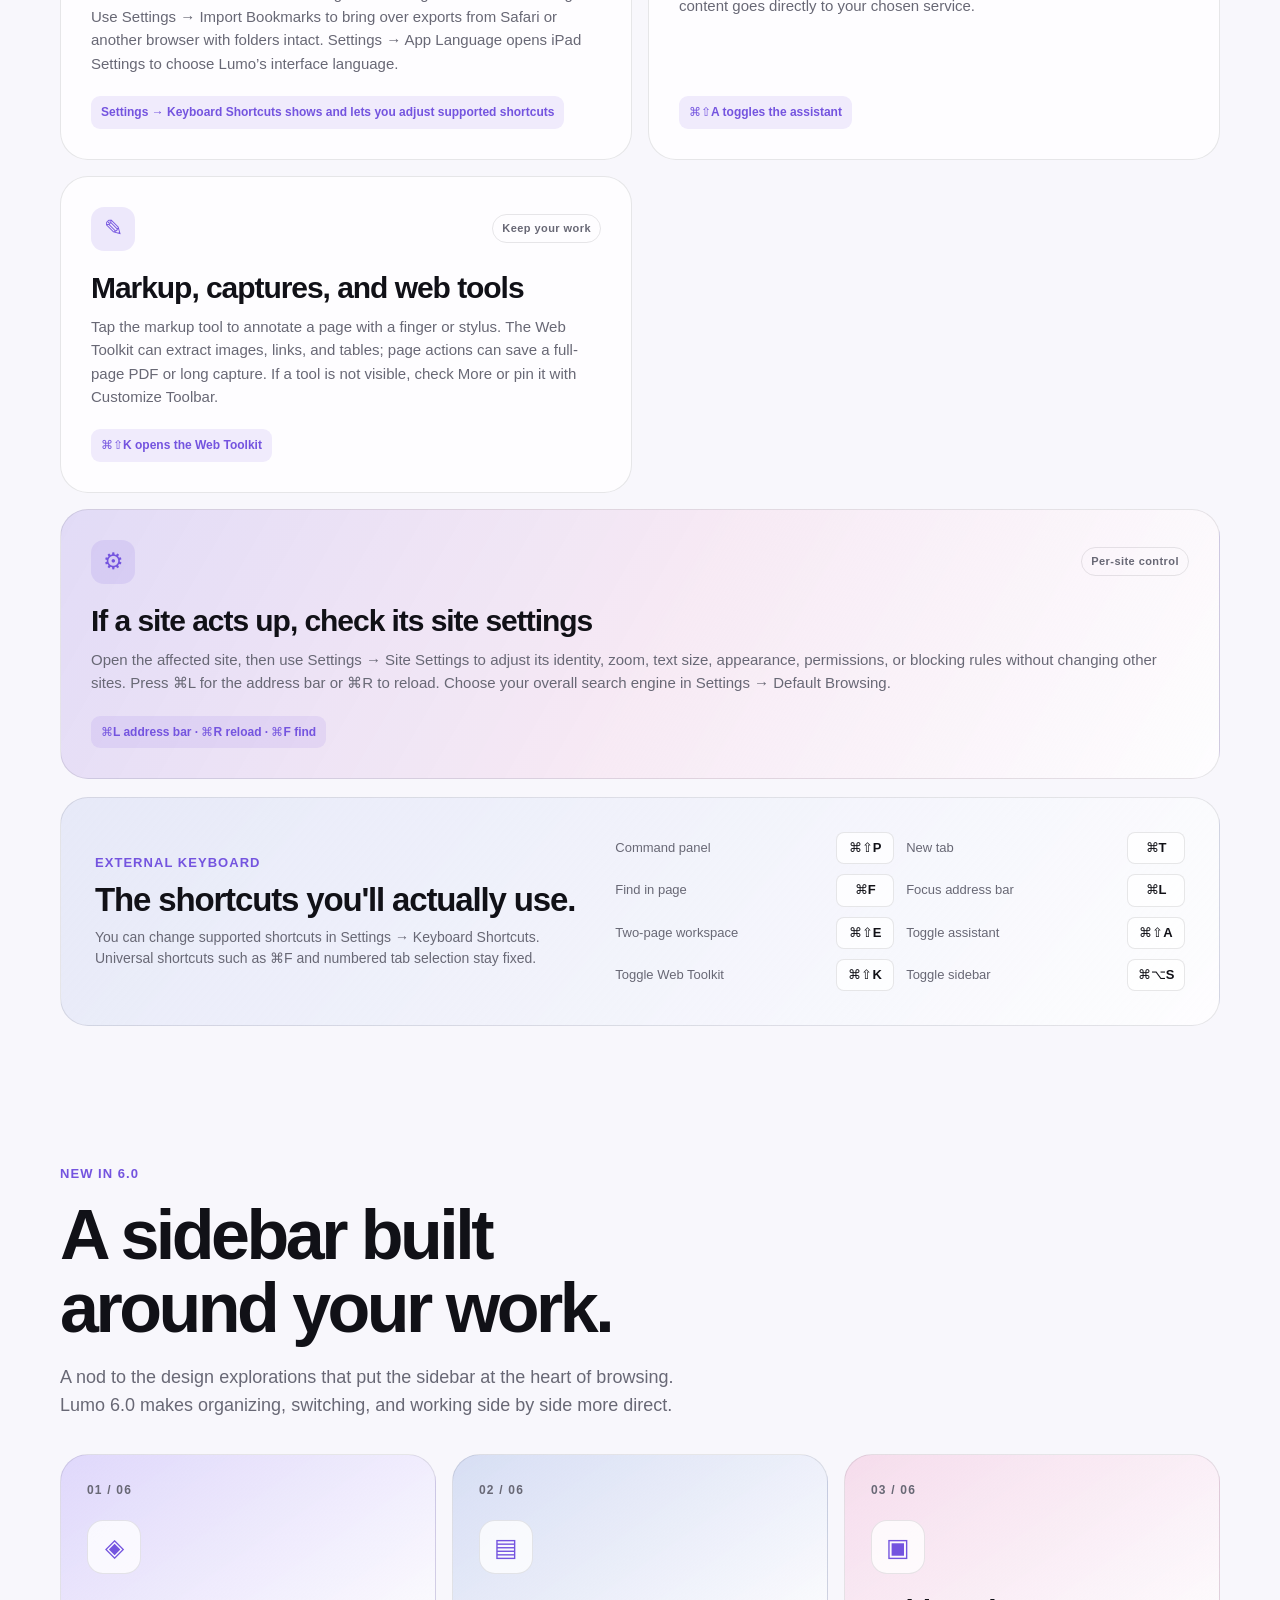
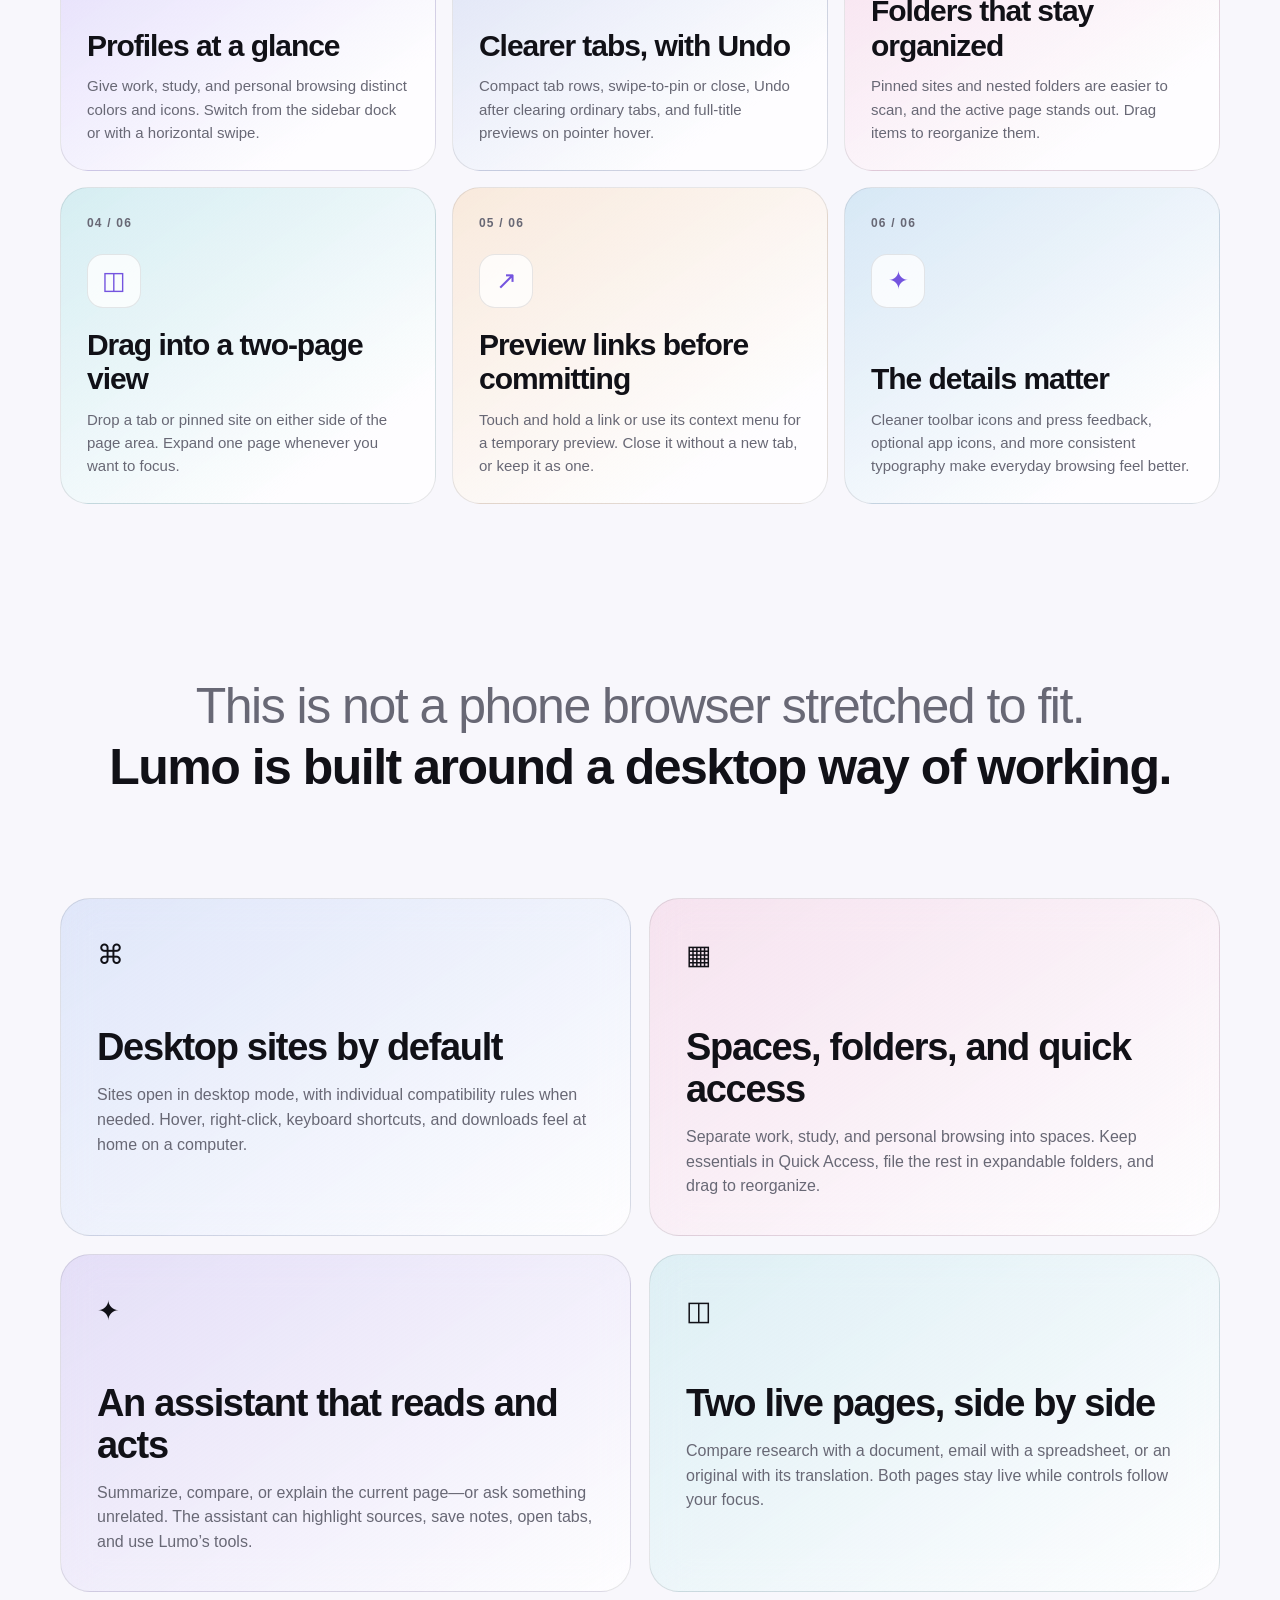
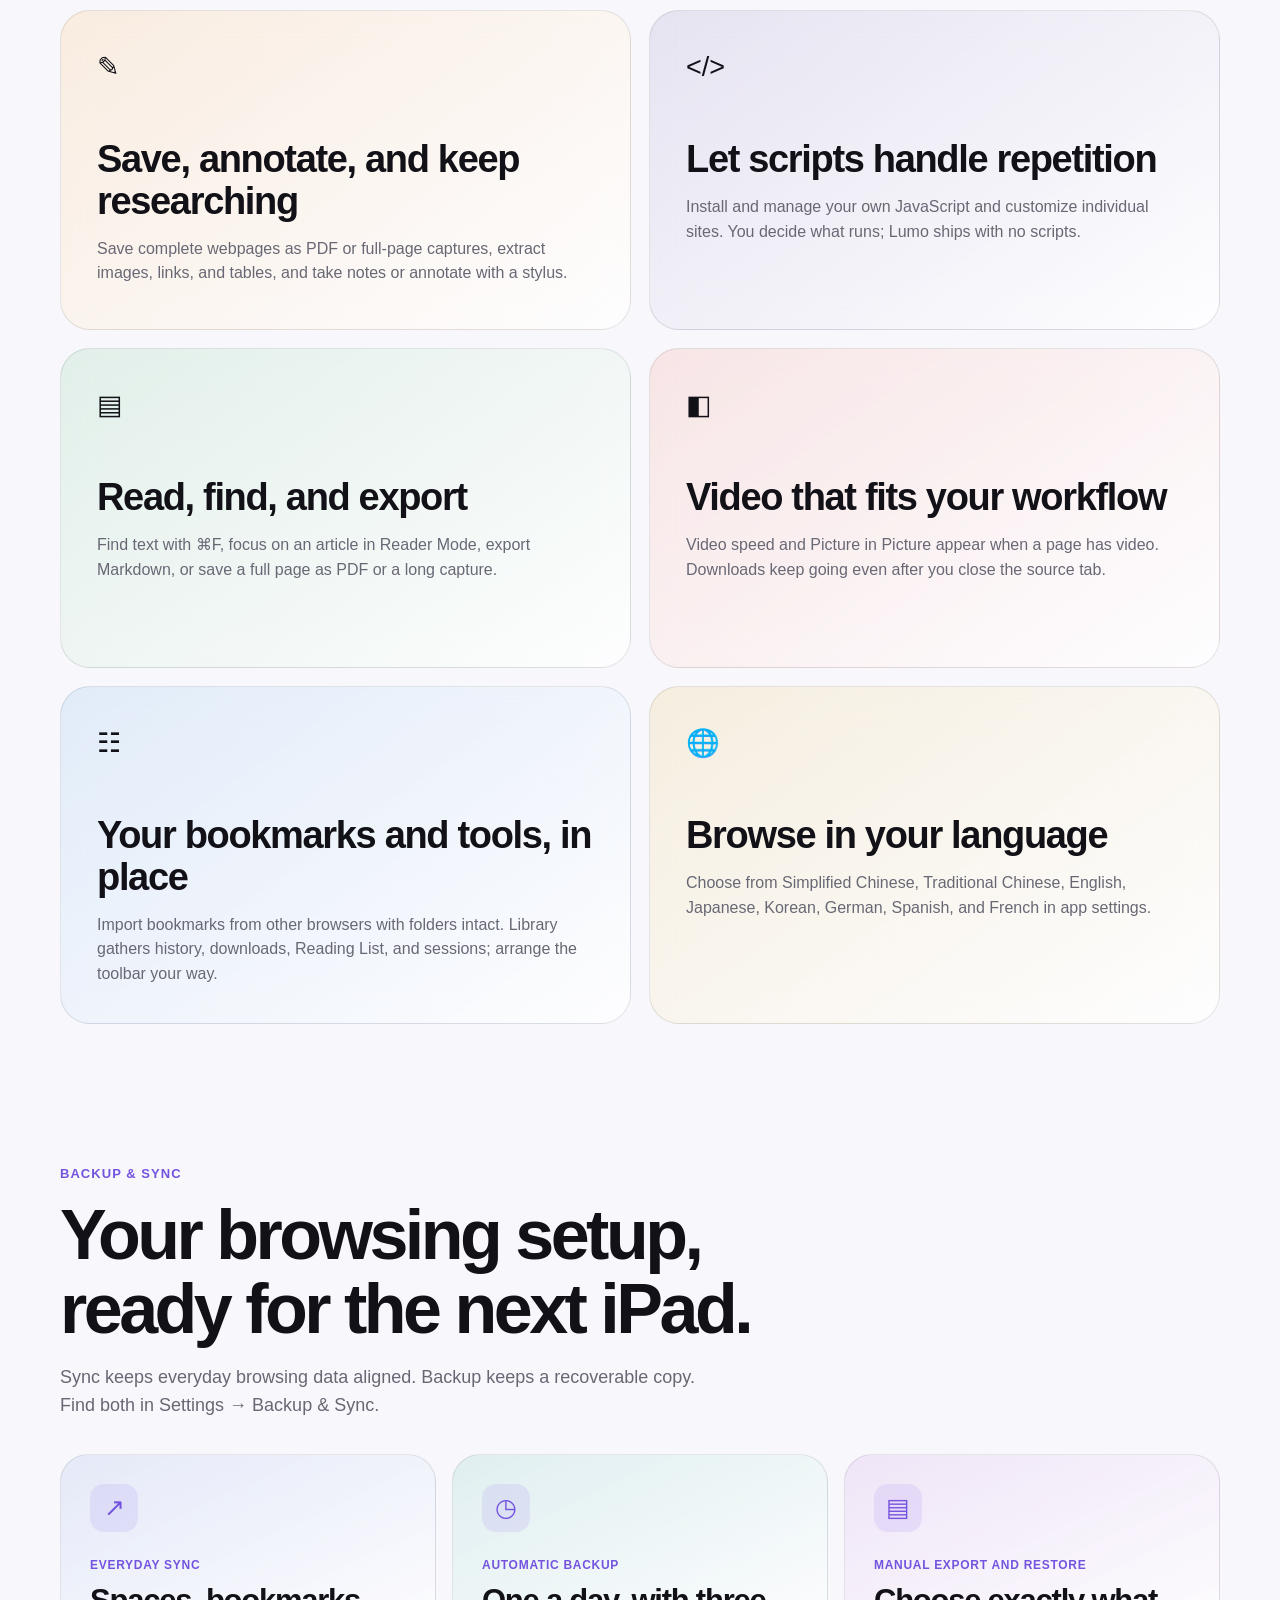
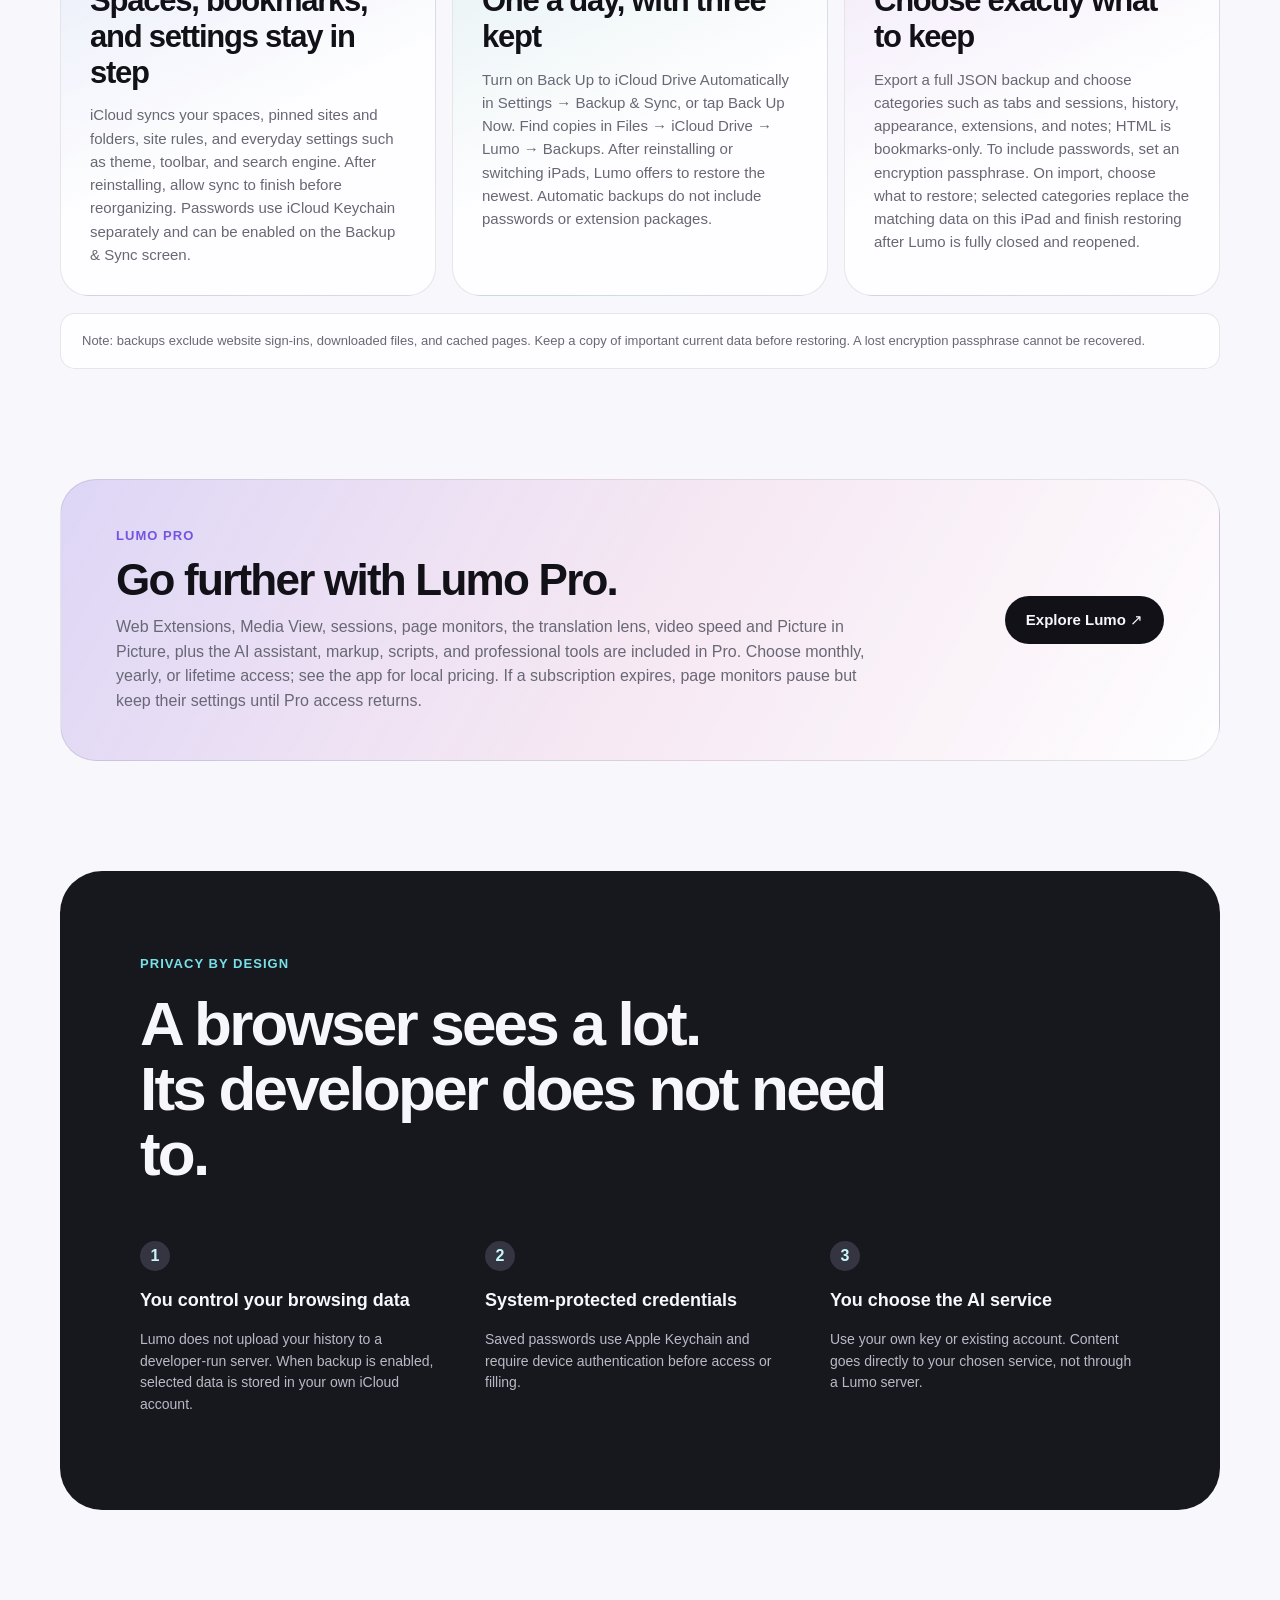
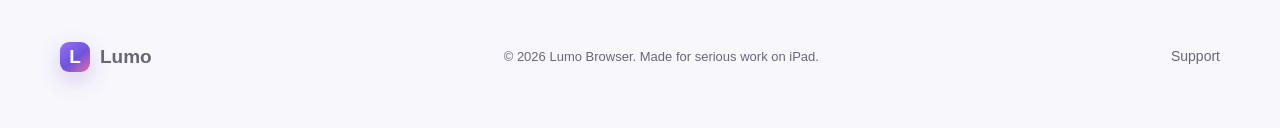
==== commit 72eaec03: "Update Lumo website for version 6.0" ====
--- a/index.html
+++ b/index.html
@@ -4,8 +4,8 @@
   <meta charset="utf-8">
   <meta name="viewport" content="width=device-width,initial-scale=1,viewport-fit=cover">
   <meta name="theme-color" content="#f8f7fc">
-  <meta name="description" content="Lumo 5.0 build 475 brings desktop-class browsing to iPad: a command panel, private space, Web Extensions, Media View, and iCloud backup and sync.">
-  <title>Lumo 5.0 · iPad 上的桌面级浏览器</title>
+  <meta name="description" content="Lumo 6.0 brings a refined sidebar, customizable Profiles, a two-page workspace, link previews, Web Extensions, and iCloud backup to iPad.">
+  <title>Lumo 6.0 · iPad 上的桌面级浏览器</title>
   <link rel="icon" href="favicon.svg">
   <link rel="stylesheet" href="assets/style.css">
 </head>
@@ -13,7 +13,7 @@
   <header class="nav shell">
     <a class="brand" href="index.html"><span class="mark">L</span><span>Lumo</span></a>
     <nav aria-label="Primary">
-      <a href="#whats-new" data-zh="5.0 新功能" data-en="What's new">5.0 新功能</a>
+      <a href="#whats-new" data-zh="6.0 新功能" data-en="What's new">6.0 新功能</a>
       <a href="#features" data-zh="功能" data-en="Features">功能</a>
       <a href="#how-to" data-zh="使用指南" data-en="How to use">使用指南</a>
       <a href="#backup" data-zh="备份与同步" data-en="Backup & sync">备份与同步</a>
@@ -26,9 +26,9 @@
   <main>
     <section class="hero shell">
       <div class="hero-copy">
-        <p class="eyebrow version-badge" data-zh="Lumo 5.0 · Build 475 · 为 iPad 而生" data-en="Lumo 5.0 · Build 475 · Built for iPad">Lumo 5.0 · Build 475 · 为 iPad 而生</p>
+        <p class="eyebrow version-badge" data-zh="Lumo 6.0 · 为 iPad 而生" data-en="Lumo 6.0 · Built for iPad">Lumo 6.0 · 为 iPad 而生</p>
         <h1 data-zh="桌面级网页，<br><em>终于适合 iPad。</em>" data-en="The desktop web,<br><em>at home on iPad.</em>">桌面级网页，<br><em>终于适合 iPad。</em></h1>
-        <p class="lead" data-zh="从一个面板搜索、打开和执行操作。用独立的无痕空间、网页扩展、双网页工作台和媒体视图完成工作；备份与同步帮你保留成果。" data-en="Search, open, and act from one panel. Work with a private space, Web Extensions, two live pages, and Media View — then keep your work with backup and sync.">从一个面板搜索、打开和执行操作。用独立的无痕空间、网页扩展、双网页工作台和媒体视图完成工作；备份与同步帮你保留成果。</p>
+        <p class="lead" data-zh="让侧边栏成为你的工作空间。用 Profile 区分生活与工作，拖动标签并排打开两个网页，临时预览链接；命令面板、网页扩展和备份让整个流程更顺手。" data-en="Make the sidebar your workspace. Separate work and life with Profiles, drag tabs into a two-page view, and preview links temporarily. The command panel, Web Extensions, and backup keep everything flowing.">让侧边栏成为你的工作空间。用 Profile 区分生活与工作，拖动标签并排打开两个网页，临时预览链接；命令面板、网页扩展和备份让整个流程更顺手。</p>
         <div class="actions">
           <a class="button primary" href="https://apps.apple.com/app/id6794906429" data-zh="在 App Store 获取 ↗" data-en="Get it on the App Store ↗">在 App Store 获取 ↗</a>
           <a class="button secondary" href="#features" data-zh="看看它能做什么" data-en="See what Lumo can do">看看它能做什么</a>
@@ -39,11 +39,11 @@
       <div class="browser-stage" aria-label="Lumo workspace preview">
         <div class="browser-window">
           <aside class="demo-sidebar">
-            <div class="demo-profile"><span class="avatar">L</span><strong>Lumo</strong><i></i></div>
+            <div class="demo-profile"><span class="avatar">L</span><strong>Lumo</strong><span class="demo-profile-pill">● <span data-zh="工作" data-en="Work">工作</span>⌄</span></div>
             <div class="quick-grid"><b>G</b><b>W</b><b>N</b><b>D</b><b>F</b><b>A</b><b>C</b><b>M</b><b>⌘</b></div>
-            <div class="demo-folder"><span>▣</span><strong data-zh="工作" data-en="Work">工作</strong><small>8</small></div>
-            <div class="demo-tab active"><span>◉</span><div><strong data-zh="项目文档" data-en="Project docs">项目文档</strong><small>docs.example.com</small></div></div>
-            <div class="demo-tab"><span>◆</span><div><strong data-zh="数据面板" data-en="Dashboard">数据面板</strong><small>dashboard.example</small></div></div>
+            <div class="demo-folder"><span>▣</span><strong data-zh="项目" data-en="Projects">项目</strong><small>8</small></div>
+            <div class="demo-tab active"><span>◉</span><div><strong data-zh="项目文档" data-en="Project docs">项目文档</strong></div></div>
+            <div class="demo-tab"><span>◆</span><div><strong data-zh="数据面板" data-en="Dashboard">数据面板</strong></div></div>
           </aside>
           <section class="demo-page">
             <div class="demo-toolbar"><span>‹</span><span>›</span><span>↻</span><div>🔒 example.com</div><span>▦</span><span>✦</span></div>
@@ -66,16 +66,18 @@
     </section>
 
     <section id="how-to" class="how-to shell">
-      <div class="section-heading"><p class="eyebrow" data-zh="从这里开始" data-en="Get started">从这里开始</p><h2 data-zh="知道功能在哪，<br>才能真正用起来。" data-en="Find the feature.<br>Make it yours.">知道功能在哪，<br>才能真正用起来。</h2><p data-zh="下面是 Lumo 5.0 的常用操作。键盘快捷键适用于外接键盘；触控用户也能通过侧边栏、工具栏或命令面板完成。" data-en="A practical guide to Lumo 5.0. Shortcuts work with an external keyboard; touch users can reach the same actions from the sidebar, toolbar, or command panel.">下面是 Lumo 5.0 的常用操作。键盘快捷键适用于外接键盘；触控用户也能通过侧边栏、工具栏或命令面板完成。</p></div>
+      <div class="section-heading"><p class="eyebrow" data-zh="从这里开始" data-en="Get started">从这里开始</p><h2 data-zh="知道功能在哪，<br>才能真正用起来。" data-en="Find the feature.<br>Make it yours.">知道功能在哪，<br>才能真正用起来。</h2><p data-zh="这份指南覆盖 Lumo 6.0 的常用操作。键盘快捷键适用于外接键盘；触控用户也能通过侧边栏、工具栏或命令面板完成。" data-en="A practical guide to Lumo 6.0. Shortcuts work with an external keyboard; touch users can reach the same actions from the sidebar, toolbar, or command panel.">这份指南覆盖 Lumo 6.0 的常用操作。键盘快捷键适用于外接键盘；触控用户也能通过侧边栏、工具栏或命令面板完成。</p></div>
       <div class="guide-grid">
         <article class="guide-card guide-wide"><div class="guide-top"><span class="guide-icon">⌘</span><span class="guide-tag" data-zh="从新标签页开始" data-en="Start here">从新标签页开始</span></div><h3 data-zh="命令面板：不离开当前思路" data-en="Command panel: stay in your flow">命令面板：不离开当前思路</h3><p data-zh="侧边栏点「新建标签页」会打开居中的启动面板；按 ⌘⇧P 则直接进入命令。输入网址或关键词、查找已打开的标签、固定站点、阅读列表、历史记录及浏览器操作。" data-en="Tap New Tab in the sidebar for the centered launch panel, or press ⌘⇧P to start with commands. Type a URL or search term, and find open tabs, pinned sites, Reading List items, history, and browser actions.">侧边栏点「新建标签页」会打开居中的启动面板；按 ⌘⇧P 则直接进入命令。输入网址或关键词、查找已打开的标签、固定站点、阅读列表、历史记录及浏览器操作。</p><div class="guide-steps"><span data-zh="输入 &gt; 只搜索命令" data-en="Type &gt; for commands only">输入 &gt; 只搜索命令</span><span data-zh="↑ ↓ 选择 · Return 打开 · Esc 关闭" data-en="↑ ↓ select · Return open · Esc close">↑ ↓ 选择 · Return 打开 · Esc 关闭</span></div></article>
-        <article class="guide-card"><div class="guide-top"><span class="guide-icon">◈</span><span class="guide-tag" data-zh="独立浏览" data-en="Separate browsing">独立浏览</span></div><h3 data-zh="空间、标签与无痕空间" data-en="Spaces, tabs, and private space">空间、标签与无痕空间</h3><p data-zh="点侧边栏顶部的空间名称，切换工作、生活等空间，或选择「新建无痕空间」。无痕空间结束后会清除其中的标签和网站数据。固定站点可放进文件夹和子文件夹，直接拖动整理。" data-en="Tap the space name at the top of the sidebar to switch spaces or choose New Private Space. Ending private browsing clears its tabs and site data. Put pinned sites into folders and subfolders, then drag to organize them.">点侧边栏顶部的空间名称，切换工作、生活等空间，或选择「新建无痕空间」。无痕空间结束后会清除其中的标签和网站数据。固定站点可放进文件夹和子文件夹，直接拖动整理。</p><div class="guide-steps"><span data-zh="⌘T 新标签 · ⌘W 关闭 · ⌘⇧T 恢复" data-en="⌘T new tab · ⌘W close · ⌘⇧T reopen">⌘T 新标签 · ⌘W 关闭 · ⌘⇧T 恢复</span></div></article>
-        <article class="guide-card"><div class="guide-top"><span class="guide-icon">◫</span><span class="guide-tag" data-zh="双网页工作台" data-en="Two-page workspace">双网页工作台</span></div><h3 data-zh="同时处理两个网页" data-en="Work in two pages at once">同时处理两个网页</h3><p data-zh="点地址栏旁的双网页工作台按钮，选择要并排打开的页面。再点一次可退出；长按按钮可选择另一页或交换两页。适合边读资料边写作、对照原文与译文。" data-en="Tap the two-page button beside the address bar and choose a second page. Tap again to exit; long-press to choose another page or swap sides. Handy for research beside writing or source beside translation.">点地址栏旁的双网页工作台按钮，选择要并排打开的页面。再点一次可退出；长按按钮可选择另一页或交换两页。适合边读资料边写作、对照原文与译文。</p><div class="guide-steps"><span data-zh="快捷键 ⌘⇧E" data-en="Shortcut ⌘⇧E">快捷键 ⌘⇧E</span></div></article>
+        <article class="guide-card"><div class="guide-top"><span class="guide-icon">◈</span><span class="guide-tag" data-zh="新版侧边栏" data-en="Refined sidebar">新版侧边栏</span></div><h3 data-zh="Profile、标签与无痕空间" data-en="Profiles, tabs, and private space">Profile、标签与无痕空间</h3><p data-zh="点侧边栏顶部的 Profile 胶囊选择颜色和图标，或从底部圆形图标切换 Profile；在侧边栏空白处横向滑动也能切换。标签左滑可固定或关闭；「清除」可关闭当前 Profile 的普通标签并撤销。顶部菜单还能新建无痕空间。" data-en="Tap the Profile pill at the top of the sidebar to choose its color and icon, or switch using the circular icons at the bottom. You can also swipe horizontally across the sidebar outside tab rows. Swipe a tab left to pin or close it; Clear closes ordinary tabs in the current Profile with Undo. Use the top menu for a new private space.">点侧边栏顶部的 Profile 胶囊选择颜色和图标，或从底部圆形图标切换 Profile；在侧边栏空白处横向滑动也能切换。标签左滑可固定或关闭；「清除」可关闭当前 Profile 的普通标签并撤销。顶部菜单还能新建无痕空间。</p><div class="guide-steps"><span data-zh="⌘T 新标签 · ⌘W 关闭 · ⌘⇧T 恢复" data-en="⌘T new tab · ⌘W close · ⌘⇧T reopen">⌘T 新标签 · ⌘W 关闭 · ⌘⇧T 恢复</span></div></article>
+        <article class="guide-card"><div class="guide-top"><span class="guide-icon">◫</span><span class="guide-tag" data-zh="双网页工作台" data-en="Two-page workspace">双网页工作台</span></div><h3 data-zh="把标签拖到网页旁边" data-en="Drag a tab beside a page">把标签拖到网页旁边</h3><p data-zh="将侧边栏的标签或固定网页拖到网页区域左半边或右半边，即可并排打开；也能通过工具栏的双网页按钮选择另一页。点任一侧的展开按钮或菜单中的「只显示此网页」，可专注一页，另一页仍留在标签列表。" data-en="Drag a tab or pinned site from the sidebar to the left or right half of the page area to open it side by side. You can also choose another page with the toolbar’s two-page button. Use either pane’s expand button or Show Only This Page to focus on one page; the other stays in your tab list.">将侧边栏的标签或固定网页拖到网页区域左半边或右半边，即可并排打开；也能通过工具栏的双网页按钮选择另一页。点任一侧的展开按钮或菜单中的「只显示此网页」，可专注一页，另一页仍留在标签列表。</p><div class="guide-steps"><span data-zh="快捷键 ⌘⇧E · 左右两侧均可放置" data-en="Shortcut ⌘⇧E · Drop on either side">快捷键 ⌘⇧E · 左右两侧均可放置</span></div></article>
+        <article class="guide-card"><div class="guide-top"><span class="guide-icon">↗</span><span class="guide-tag" data-zh="临时查看" data-en="Peek first">临时查看</span></div><h3 data-zh="预览链接，不打断当前页面" data-en="Preview a link without losing your place">预览链接，不打断当前页面</h3><p data-zh="手指长按网页链接，或用鼠标右键打开菜单，选择预览。看完直接关闭，不会新增标签；需要留下时可将预览保留为标签页。" data-en="Touch and hold a link, or right-click it with a pointer, then choose Preview. Close the preview without creating a tab, or keep it as a tab when you need it later.">手指长按网页链接，或用鼠标右键打开菜单，选择预览。看完直接关闭，不会新增标签；需要留下时可将预览保留为标签页。</p><div class="guide-steps"><span data-zh="长按链接 → 预览" data-en="Touch and hold a link → Preview">长按链接 → 预览</span></div></article>
         <article class="guide-card"><div class="guide-top"><span class="guide-icon">▧</span><span class="guide-tag">LUMO PRO</span></div><h3 data-zh="媒体视图：集中看图片和视频" data-en="Media View: see images and videos together">媒体视图：集中看图片和视频</h3><p data-zh="打开含有图片或视频的网页，点工具栏的「媒体视图」按钮。顶部可切换全部／图片／视频，选择更多已打开的标签页作为来源，并切换网格或列表。点项目查看大图；左上角 X 随时回到原网页。" data-en="Open a page with images or video and tap Media View in the toolbar. Filter All / Images / Videos, choose more open tabs as sources, and switch between grid and list. Tap an item for a closer look; use the top-left X to return to the page.">打开含有图片或视频的网页，点工具栏的「媒体视图」按钮。顶部可切换全部／图片／视频，选择更多已打开的标签页作为来源，并切换网格或列表。点项目查看大图；左上角 X 随时回到原网页。</p><div class="guide-steps"><span data-zh="找不到按钮？检查工具栏「更多」" data-en="No button? Check toolbar More">找不到按钮？检查工具栏「更多」</span></div></article>
+        <article class="guide-card"><div class="guide-top"><span class="guide-icon">文</span><span class="guide-tag" data-zh="原位翻译" data-en="In-place translation">原位翻译</span></div><h3 data-zh="在原页面直接读译文" data-en="Read translations in place">在原页面直接读译文</h3><p data-zh="打开网页后点工具栏的「原位翻译」，选择原语言或自动检测、再选择目标语言。译文会尽量保留原排版，滚动加载的新内容也会继续翻译；点「显示原文」即可退出。图片文字和可识别的视频字幕可在翻译菜单中单独开启；Pro 还可使用可移动、缩放的镜头翻译。" data-en="On a page, tap In-place Translation in the toolbar. Choose a source language or auto-detect and select a target language. Translated text keeps the layout where possible and follows newly loaded content; tap Show Original to exit. Image text and detectable video subtitles have separate toggles. Pro adds a movable, resizable translation lens.">打开网页后点工具栏的「原位翻译」，选择原语言或自动检测、再选择目标语言。译文会尽量保留原排版，滚动加载的新内容也会继续翻译；点「显示原文」即可退出。图片文字和可识别的视频字幕可在翻译菜单中单独开启；Pro 还可使用可移动、缩放的镜头翻译。</p><div class="guide-steps"><span data-zh="工具栏 → 原位翻译 · 镜头翻译属于 Pro" data-en="Toolbar → In-place Translation · Lens is Pro">工具栏 → 原位翻译 · 镜头翻译属于 Pro</span></div></article>
         <article class="guide-card"><div class="guide-top"><span class="guide-icon">♧</span><span class="guide-tag">LUMO PRO</span></div><h3 data-zh="安装网页扩展" data-en="Install Web Extensions">安装网页扩展</h3><p data-zh="打开「设置 → 网页扩展」，从扩展商店安装兼容扩展，或导入已有的 .crx、.xpi、.zip 文件。安装后先检查权限，再手动启用；常用扩展可固定到工具栏。扩展需要 iPadOS 18.4+，部分桌面扩展可能无法完整运行。" data-en="Open Settings → Web Extensions to install compatible extensions from a store or import .crx, .xpi, or .zip files. Review permissions before enabling them, then pin favorites to the toolbar. iPadOS 18.4+ is required; some desktop extensions may not work fully.">打开「设置 → 网页扩展」，从扩展商店安装兼容扩展，或导入已有的 .crx、.xpi、.zip 文件。安装后先检查权限，再手动启用；常用扩展可固定到工具栏。扩展需要 iPadOS 18.4+，部分桌面扩展可能无法完整运行。</p><div class="guide-steps"><span data-zh="设置 → 网页扩展" data-en="Settings → Web Extensions">设置 → 网页扩展</span></div></article>
         <article class="guide-card"><div class="guide-top"><span class="guide-icon">▣</span><span class="guide-tag" data-zh="稍后继续" data-en="Pick up later">稍后继续</span></div><h3 data-zh="会话、阅读列表、网页监控" data-en="Sessions, Reading List, page monitors">会话、阅读列表、网页监控</h3><p data-zh="用命令面板保存整组标签为「会话」，下次可整组恢复。选「加入阅读列表」可稍后离线阅读。选「监控此页面的变化」会关注网页更新；先选中文字，还可只监控那一部分。列表都能从「资料库」或命令面板再次打开。" data-en="Use the command panel to save a group of tabs as a Session and restore it later. Add a page to Reading List for offline reading. Choose Monitor This Page for Changes; select text first to watch only that section. Reopen the lists from Library or the command panel.">用命令面板保存整组标签为「会话」，下次可整组恢复。选「加入阅读列表」可稍后离线阅读。选「监控此页面的变化」会关注网页更新；先选中文字，还可只监控那一部分。列表都能从「资料库」或命令面板再次打开。</p><div class="guide-steps"><span data-zh="会话与监控属于 Pro；阅读列表可直接使用" data-en="Sessions and monitors are Pro; Reading List is available without Pro">会话与监控属于 Pro；阅读列表可直接使用</span></div></article>
         <article class="guide-card"><div class="guide-top"><span class="guide-icon">▤</span><span class="guide-tag" data-zh="阅读与视频" data-en="Reading and video">阅读与视频</span></div><h3 data-zh="查找、阅读、倍速与画中画" data-en="Find, read, speed up, and use PiP">查找、阅读、倍速与画中画</h3><p data-zh="在网页里按 ⌘F 查找文字；支持阅读模式的文章可用工具栏按钮进入专注阅读，并导出 Markdown。页面检测到视频后，工具栏会出现倍速／画中画控制；若该按钮收进「更多」，也可在命令面板搜索对应操作。" data-en="Press ⌘F to find text on a page. On supported articles, enter Reader Mode from the toolbar and export Markdown. When a page contains video, speed and Picture in Picture controls appear in the toolbar; if moved to More, search for them in the command panel.">在网页里按 ⌘F 查找文字；支持阅读模式的文章可用工具栏按钮进入专注阅读，并导出 Markdown。页面检测到视频后，工具栏会出现倍速／画中画控制；若该按钮收进「更多」，也可在命令面板搜索对应操作。</p><div class="guide-steps"><span data-zh="⌘F 页内查找 · 视频控制属于 Pro" data-en="⌘F Find in Page · Video controls are Pro">⌘F 页内查找 · 视频控制属于 Pro</span></div></article>
-        <article class="guide-card"><div class="guide-top"><span class="guide-icon">☷</span><span class="guide-tag" data-zh="按自己的方式设置" data-en="Make it yours">按自己的方式设置</span></div><h3 data-zh="工具栏、搜索、书签与语言" data-en="Toolbar, search, bookmarks, and language">工具栏、搜索、书签与语言</h3><p data-zh="在命令面板搜索「自定工具栏」，决定按钮固定显示还是收入「更多」。在「设置 → 默认浏览」选择搜索引擎；「设置 → 导入书签」可导入其他浏览器导出的文件并保留文件夹。点「设置 → App 语言」会转到 iPad 设置选择界面语言。" data-en="Search Customize Toolbar in the command panel to pin buttons or move them into More. Choose a search engine in Settings → Default Browsing. Use Settings → Import Bookmarks to bring over a file from another browser with folders intact. Settings → App Language opens iPad Settings to choose Lumo’s interface language.">在命令面板搜索「自定工具栏」，决定按钮固定显示还是收入「更多」。在「设置 → 默认浏览」选择搜索引擎；「设置 → 导入书签」可导入其他浏览器导出的文件并保留文件夹。点「设置 → App 语言」会转到 iPad 设置选择界面语言。</p><div class="guide-steps"><span data-zh="设置 → 键盘快捷键，可查看或调整可自定的快捷键" data-en="Settings → Keyboard Shortcuts shows and lets you adjust supported shortcuts">设置 → 键盘快捷键，可查看或调整可自定的快捷键</span></div></article>
+        <article class="guide-card"><div class="guide-top"><span class="guide-icon">☷</span><span class="guide-tag" data-zh="按自己的方式设置" data-en="Make it yours">按自己的方式设置</span></div><h3 data-zh="工具栏、搜索、书签与语言" data-en="Toolbar, search, bookmarks, and language">工具栏、搜索、书签与语言</h3><p data-zh="在命令面板搜索「自定工具栏」，决定按钮固定显示还是收入「更多」。在「设置 → 默认浏览」选择搜索引擎；「设置 → 导入书签」可导入 Safari 或其他浏览器导出的文件并保留文件夹。点「设置 → App 语言」会转到 iPad 设置选择界面语言。" data-en="Search Customize Toolbar in the command panel to pin buttons or move them into More. Choose a search engine in Settings → Default Browsing. Use Settings → Import Bookmarks to bring over exports from Safari or another browser with folders intact. Settings → App Language opens iPad Settings to choose Lumo’s interface language.">在命令面板搜索「自定工具栏」，决定按钮固定显示还是收入「更多」。在「设置 → 默认浏览」选择搜索引擎；「设置 → 导入书签」可导入 Safari 或其他浏览器导出的文件并保留文件夹。点「设置 → App 语言」会转到 iPad 设置选择界面语言。</p><div class="guide-steps"><span data-zh="设置 → 键盘快捷键，可查看或调整可自定的快捷键" data-en="Settings → Keyboard Shortcuts shows and lets you adjust supported shortcuts">设置 → 键盘快捷键，可查看或调整可自定的快捷键</span></div></article>
         <article class="guide-card"><div class="guide-top"><span class="guide-icon">✦</span><span class="guide-tag">LUMO PRO</span></div><h3 data-zh="让 AI 助手理解当前网页" data-en="Ask the assistant about the page">让 AI 助手理解当前网页</h3><p data-zh="先在「设置 → 助手」配置自己的 API Key，或按应用提供的方式登录已有服务，再点工具栏最右侧的助手按钮。你可以让它总结、解释或提取网页内容；读取网页前由你授权，内容直接交给所选服务。" data-en="Set up your own API key in Settings → Assistant, or sign in to an existing service where offered. Then tap the assistant at the far right of the toolbar to summarize, explain, or extract page content. You authorize page access; content goes directly to your chosen service.">先在「设置 → 助手」配置自己的 API Key，或按应用提供的方式登录已有服务，再点工具栏最右侧的助手按钮。你可以让它总结、解释或提取网页内容；读取网页前由你授权，内容直接交给所选服务。</p><div class="guide-steps"><span data-zh="⌘⇧A 打开或关闭助手" data-en="⌘⇧A toggles the assistant">⌘⇧A 打开或关闭助手</span></div></article>
         <article class="guide-card"><div class="guide-top"><span class="guide-icon">✎</span><span class="guide-tag" data-zh="保存研究成果" data-en="Keep your work">保存研究成果</span></div><h3 data-zh="批注、截图与专业工具" data-en="Markup, captures, and web tools">批注、截图与专业工具</h3><p data-zh="在网页上点工具栏的涂鸦按钮可用手指或触控笔批注。专业工具箱可提取图片、链接和表格；页面菜单可保存整页 PDF 或长截图。若按钮不在工具栏，到「更多」里找，或用「自定工具栏」重新固定。" data-en="Tap the markup tool to annotate a page with a finger or stylus. The Web Toolkit can extract images, links, and tables; page actions can save a full-page PDF or long capture. If a tool is not visible, check More or pin it with Customize Toolbar.">在网页上点工具栏的涂鸦按钮可用手指或触控笔批注。专业工具箱可提取图片、链接和表格；页面菜单可保存整页 PDF 或长截图。若按钮不在工具栏，到「更多」里找，或用「自定工具栏」重新固定。</p><div class="guide-steps"><span data-zh="⌘⇧K 打开工具箱" data-en="⌘⇧K opens the Web Toolkit">⌘⇧K 打开工具箱</span></div></article>
         <article class="guide-card guide-wide"><div class="guide-top"><span class="guide-icon">⚙</span><span class="guide-tag" data-zh="按网站调整" data-en="Per-site control">按网站调整</span></div><h3 data-zh="遇到网站不兼容？先改这个站点的设置" data-en="If a site acts up, check its site settings">遇到网站不兼容？先改这个站点的设置</h3><p data-zh="打开有问题的网站，再到「设置 → 站点设置」调整该站点的身份、缩放、字体、深浅色、权限或拦截规则；这不会改变其他网站。地址栏可用 ⌘L 快速聚焦，⌘R 刷新；搜索引擎则在「设置 → 默认浏览设置」统一选择。" data-en="Open the affected site, then use Settings → Site Settings to adjust its identity, zoom, text size, appearance, permissions, or blocking rules without changing other sites. Press ⌘L for the address bar or ⌘R to reload. Choose your overall search engine in Settings → Default Browsing.">打开有问题的网站，再到「设置 → 站点设置」调整该站点的身份、缩放、字体、深浅色、权限或拦截规则；这不会改变其他网站。地址栏可用 ⌘L 快速聚焦，⌘R 刷新；搜索引擎则在「设置 → 默认浏览设置」统一选择。</p><div class="guide-steps"><span data-zh="⌘L 地址栏 · ⌘R 刷新 · ⌘F 页内查找" data-en="⌘L address bar · ⌘R reload · ⌘F find">⌘L 地址栏 · ⌘R 刷新 · ⌘F 页内查找</span></div></article>
@@ -84,14 +86,14 @@
     </section>
 
     <section id="whats-new" class="whats-new shell">
-      <div class="section-heading"><p class="eyebrow" data-zh="5.0 的新篇章" data-en="New in 5.0">5.0 的新篇章</p><h2 data-zh="更快进入状态，<br>更自由地完成工作。" data-en="Get started faster.<br>Go further on every page.">更快进入状态，<br>更自由地完成工作。</h2><p data-zh="新功能不只是一排按钮，而是从打开网页到保存成果的完整体验。" data-en="Not just more buttons: a more complete journey from opening a page to keeping what matters.">新功能不只是一排按钮，而是从打开网页到保存成果的完整体验。</p></div>
+      <div class="section-heading"><p class="eyebrow" data-zh="6.0 · 侧边栏新篇章" data-en="New in 6.0">6.0 · 侧边栏新篇章</p><h2 data-zh="让侧边栏，<br>真正成为工作中心。" data-en="A sidebar built<br>around your work.">让侧边栏，<br>真正成为工作中心。</h2><p data-zh="向以侧边栏重塑浏览体验的设计探索致意。Lumo 6.0 让整理、切换和并排工作更直接。" data-en="A nod to the design explorations that put the sidebar at the heart of browsing. Lumo 6.0 makes organizing, switching, and working side by side more direct.">向以侧边栏重塑浏览体验的设计探索致意。Lumo 6.0 让整理、切换和并排工作更直接。</p></div>
       <div class="highlight-grid">
-        <article class="highlight command"><span class="highlight-number">01 / 06</span><div class="highlight-symbol">⌘</div><h3 data-zh="一个面板，打开一切" data-en="One panel for everything">一个面板，打开一切</h3><p data-zh="新标签页与命令面板合二为一。输入网址、搜索网页，或直接执行浏览器操作。" data-en="New Tab and the command panel are now one. Enter a URL, search the web, or run browser actions directly.">新标签页与命令面板合二为一。输入网址、搜索网页，或直接执行浏览器操作。</p></article>
-        <article class="highlight private"><span class="highlight-number">02 / 06</span><div class="highlight-symbol">◈</div><h3 data-zh="独立的无痕空间" data-en="A separate private space">独立的无痕空间</h3><p data-zh="无痕标签与网站数据留在独立空间；结束无痕浏览时一并清除。" data-en="Private tabs and site data stay in their own space and are cleared when your private session ends.">无痕标签与网站数据留在独立空间；结束无痕浏览时一并清除。</p></article>
-        <article class="highlight extension"><span class="highlight-number">03 / 06</span><div class="highlight-symbol">♧</div><h3 data-zh="网页扩展，自由组合" data-en="Make room for Web Extensions">网页扩展，自由组合</h3><p data-zh="安装兼容的 Web Extensions，也可导入扩展文件；权限由你确认，常用扩展可固定在工具栏。" data-en="Install compatible Web Extensions or import extension files. Review permissions and pin your favorites to the toolbar.">安装兼容的 Web Extensions，也可导入扩展文件；权限由你确认，常用扩展可固定在工具栏。</p></article>
-        <article class="highlight media"><span class="highlight-number">04 / 06</span><div class="highlight-symbol">▧</div><h3 data-zh="沉浸式媒体视图" data-en="An immersive Media View">沉浸式媒体视图</h3><p data-zh="把网页里的图片和视频汇入可滚动的视图，跨标签页浏览，并打开更清晰的图片。" data-en="Bring images and videos into a scrollable gallery, browse across tabs, and open clearer image versions.">把网页里的图片和视频汇入可滚动的视图，跨标签页浏览，并打开更清晰的图片。</p></article>
-        <article class="highlight organize"><span class="highlight-number">05 / 06</span><div class="highlight-symbol">▣</div><h3 data-zh="会话、阅读列表与网页监控" data-en="Sessions, Reading List, and page monitors">会话、阅读列表与网页监控</h3><p data-zh="保存整组标签，收藏稍后阅读的网页，还能关注页面变化并在更新时收到通知。" data-en="Save a set of tabs, keep pages for later, and follow page changes with update notifications.">保存整组标签，收藏稍后阅读的网页，还能关注页面变化并在更新时收到通知。</p></article>
-        <article class="highlight backup"><span class="highlight-number">06 / 06</span><div class="highlight-symbol">☁</div><h3 data-zh="备份与同步，更安心" data-en="Backup and sync with confidence">备份与同步，更安心</h3><p data-zh="所有空间与常用设置同步到 iCloud；可按类别完整备份，并每天自动备份到 iCloud 云盘。" data-en="Sync spaces and everyday settings through iCloud, choose what goes into a full backup, and back up daily to iCloud Drive.">所有空间与常用设置同步到 iCloud；可按类别完整备份，并每天自动备份到 iCloud 云盘。</p></article>
+        <article class="highlight command"><span class="highlight-number">01 / 06</span><div class="highlight-symbol">◈</div><h3 data-zh="Profile，一眼分清" data-en="Profiles at a glance">Profile，一眼分清</h3><p data-zh="以颜色和图标区分工作、学习与生活。从侧边栏底部点按，或横向滑动，随时切换。" data-en="Give work, study, and personal browsing distinct colors and icons. Switch from the sidebar dock or with a horizontal swipe.">以颜色和图标区分工作、学习与生活。从侧边栏底部点按，或横向滑动，随时切换。</p></article>
+        <article class="highlight private"><span class="highlight-number">02 / 06</span><div class="highlight-symbol">▤</div><h3 data-zh="标签更清楚，关闭可撤销" data-en="Clearer tabs, with Undo">标签更清楚，关闭可撤销</h3><p data-zh="紧凑单行标签、左滑固定或关闭、清除普通标签后撤销；鼠标悬停可看完整标题和页面预览。" data-en="Compact tab rows, swipe-to-pin or close, Undo after clearing ordinary tabs, and full-title previews on pointer hover.">紧凑单行标签、左滑固定或关闭、清除普通标签后撤销；鼠标悬停可看完整标题和页面预览。</p></article>
+        <article class="highlight extension"><span class="highlight-number">03 / 06</span><div class="highlight-symbol">▣</div><h3 data-zh="文件夹层级，更好整理" data-en="Folders that stay organized">文件夹层级，更好整理</h3><p data-zh="固定网站和子文件夹的关系更直观，当前页面也更容易辨认。拖动即可调整位置。" data-en="Pinned sites and nested folders are easier to scan, and the active page stands out. Drag items to reorganize them.">固定网站和子文件夹的关系更直观，当前页面也更容易辨认。拖动即可调整位置。</p></article>
+        <article class="highlight media"><span class="highlight-number">04 / 06</span><div class="highlight-symbol">◫</div><h3 data-zh="拖一下，并排打开" data-en="Drag into a two-page view">拖一下，并排打开</h3><p data-zh="把标签或固定网页拖到网页区域左侧或右侧。想专注其中一页，点展开即可。" data-en="Drop a tab or pinned site on either side of the page area. Expand one page whenever you want to focus.">把标签或固定网页拖到网页区域左侧或右侧。想专注其中一页，点展开即可。</p></article>
+        <article class="highlight organize"><span class="highlight-number">05 / 06</span><div class="highlight-symbol">↗</div><h3 data-zh="链接先预览，再决定" data-en="Preview links before committing">链接先预览，再决定</h3><p data-zh="长按链接或从右键菜单打开临时预览。关闭时不增加标签，也能保留为标签页。" data-en="Touch and hold a link or use its context menu for a temporary preview. Close it without a new tab, or keep it as one.">长按链接或从右键菜单打开临时预览。关闭时不增加标签，也能保留为标签页。</p></article>
+        <article class="highlight backup"><span class="highlight-number">06 / 06</span><div class="highlight-symbol">✦</div><h3 data-zh="细节也跟上" data-en="The details matter">细节也跟上</h3><p data-zh="更简洁的工具栏图标与点击反馈、可选 App 图标、统一的界面文字，让日常使用更舒服。" data-en="Cleaner toolbar icons and press feedback, optional app icons, and more consistent typography make everyday browsing feel better.">更简洁的工具栏图标与点击反馈、可选 App 图标、统一的界面文字，让日常使用更舒服。</p></article>
       </div>
     </section>
 
@@ -113,7 +115,7 @@
     </section>
 
     <section id="backup" class="backup-section shell">
-      <div class="section-heading"><p class="eyebrow" data-zh="5.0 · BUILD 475" data-en="5.0 · BUILD 475">5.0 · BUILD 475</p><h2 data-zh="你的浏览成果，<br>带到下一台 iPad。" data-en="Your browsing setup,<br>ready for the next iPad.">你的浏览成果，<br>带到下一台 iPad。</h2><p data-zh="同步负责日常保持一致，备份负责留下一份可恢复的副本。两者都由你在「设置 → 备份与同步」查看与管理。" data-en="Sync keeps everyday browsing data aligned. Backup keeps a recoverable copy. Find both in Settings → Backup & Sync.">同步负责日常保持一致，备份负责留下一份可恢复的副本。两者都由你在「设置 → 备份与同步」查看与管理。</p></div>
+      <div class="section-heading"><p class="eyebrow" data-zh="备份与同步" data-en="Backup & sync">备份与同步</p><h2 data-zh="你的浏览成果，<br>带到下一台 iPad。" data-en="Your browsing setup,<br>ready for the next iPad.">你的浏览成果，<br>带到下一台 iPad。</h2><p data-zh="同步负责日常保持一致，备份负责留下一份可恢复的副本。两者都由你在「设置 → 备份与同步」查看与管理。" data-en="Sync keeps everyday browsing data aligned. Backup keeps a recoverable copy. Find both in Settings → Backup & Sync.">同步负责日常保持一致，备份负责留下一份可恢复的副本。两者都由你在「设置 → 备份与同步」查看与管理。</p></div>
       <div class="backup-grid">
         <article class="backup-card"><span class="backup-symbol">↗</span><span class="backup-kicker" data-zh="日常同步" data-en="Everyday sync">日常同步</span><h3 data-zh="空间、书签与设置保持一致" data-en="Spaces, bookmarks, and settings stay in step">空间、书签与设置保持一致</h3><p data-zh="iCloud 会同步各个空间、固定站点与文件夹、站点规则，以及主题、工具栏、搜索引擎等常用设置。重装后先等待同步完成，再继续整理，避免覆盖旧数据。密码另由 iCloud 钥匙串处理，可在备份与同步页面单独开启。" data-en="iCloud syncs your spaces, pinned sites and folders, site rules, and everyday settings such as theme, toolbar, and search engine. After reinstalling, allow sync to finish before reorganizing. Passwords use iCloud Keychain separately and can be enabled on the Backup & Sync screen.">iCloud 会同步各个空间、固定站点与文件夹、站点规则，以及主题、工具栏、搜索引擎等常用设置。重装后先等待同步完成，再继续整理，避免覆盖旧数据。密码另由 iCloud 钥匙串处理，可在备份与同步页面单独开启。</p></article>
         <article class="backup-card"><span class="backup-symbol">◷</span><span class="backup-kicker" data-zh="自动备份" data-en="Automatic backup">自动备份</span><h3 data-zh="每天一份，保留最近三份" data-en="One a day, with three kept">每天一份，保留最近三份</h3><p data-zh="在「设置 → 备份与同步」开启「自动备份到 iCloud 云盘」，也可点「立即备份」。备份可在「文件 → iCloud 云盘 → Lumo → Backups」找到；重装或换设备时，Lumo 会提示恢复最新备份。自动备份不包含密码和扩展安装包。" data-en="Turn on Back Up to iCloud Drive Automatically in Settings → Backup & Sync, or tap Back Up Now. Find copies in Files → iCloud Drive → Lumo → Backups. After reinstalling or switching iPads, Lumo offers to restore the newest. Automatic backups do not include passwords or extension packages.">在「设置 → 备份与同步」开启「自动备份到 iCloud 云盘」，也可点「立即备份」。备份可在「文件 → iCloud 云盘 → Lumo → Backups」找到；重装或换设备时，Lumo 会提示恢复最新备份。自动备份不包含密码和扩展安装包。</p></article>
@@ -122,7 +124,7 @@
       <p class="backup-disclaimer" data-zh="提示：备份不包含网站登录状态、已下载文件或缓存网页。恢复前建议先保留当前设备的重要数据；加密口令丢失后无法找回。" data-en="Note: backups exclude website sign-ins, downloaded files, and cached pages. Keep a copy of important current data before restoring. A lost encryption passphrase cannot be recovered.">提示：备份不包含网站登录状态、已下载文件或缓存网页。恢复前建议先保留当前设备的重要数据；加密口令丢失后无法找回。</p>
     </section>
 
-    <section class="pro-note shell"><div><p class="eyebrow">LUMO PRO</p><h2 data-zh="需要更多，就解锁更多。" data-en="Go further with Lumo Pro.">需要更多，就解锁更多。</h2><p data-zh="网页扩展、媒体视图、会话、网页监控、视频倍速与画中画，以及 AI 助手、批注、脚本和专业工具均属于 Pro。可选择月付、年付或永久购买；具体价格以 App 内显示为准。订阅到期时，网页监控会暂停但保留设置，恢复 Pro 后可继续使用。" data-en="Web Extensions, Media View, sessions, page monitors, video speed and Picture in Picture, plus the AI assistant, markup, scripts, and professional tools are included in Pro. Choose monthly, yearly, or lifetime access; see the app for local pricing. If a subscription expires, page monitors pause but keep their settings until Pro access returns.">网页扩展、媒体视图、会话、网页监控、视频倍速与画中画，以及 AI 助手、批注、脚本和专业工具均属于 Pro。可选择月付、年付或永久购买；具体价格以 App 内显示为准。订阅到期时，网页监控会暂停但保留设置，恢复 Pro 后可继续使用。</p></div><a class="button primary" href="https://apps.apple.com/app/id6794906429" data-zh="了解 Lumo ↗" data-en="Explore Lumo ↗">了解 Lumo ↗</a></section>
+    <section class="pro-note shell"><div><p class="eyebrow">LUMO PRO</p><h2 data-zh="需要更多，就解锁更多。" data-en="Go further with Lumo Pro.">需要更多，就解锁更多。</h2><p data-zh="网页扩展、媒体视图、会话、网页监控、镜头翻译、视频倍速与画中画，以及 AI 助手、批注、脚本和专业工具均属于 Pro。可选择月付、年付或永久购买；具体价格以 App 内显示为准。订阅到期时，网页监控会暂停但保留设置，恢复 Pro 后可继续使用。" data-en="Web Extensions, Media View, sessions, page monitors, the translation lens, video speed and Picture in Picture, plus the AI assistant, markup, scripts, and professional tools are included in Pro. Choose monthly, yearly, or lifetime access; see the app for local pricing. If a subscription expires, page monitors pause but keep their settings until Pro access returns.">网页扩展、媒体视图、会话、网页监控、镜头翻译、视频倍速与画中画，以及 AI 助手、批注、脚本和专业工具均属于 Pro。可选择月付、年付或永久购买；具体价格以 App 内显示为准。订阅到期时，网页监控会暂停但保留设置，恢复 Pro 后可继续使用。</p></div><a class="button primary" href="https://apps.apple.com/app/id6794906429" data-zh="了解 Lumo ↗" data-en="Explore Lumo ↗">了解 Lumo ↗</a></section>
 
     <section id="privacy" class="privacy shell">
       <div><span class="eyebrow" data-zh="隐私设计" data-en="Privacy by design">隐私设计</span><h2 data-zh="浏览器知道很多。<br>开发者不需要知道。" data-en="A browser sees a lot.<br>Its developer does not need to.">浏览器知道很多。<br>开发者不需要知道。</h2></div>
--- a/assets/style.css
+++ b/assets/style.css
@@ -8,14 +8,15 @@
 .legal{max-width:860px;padding:70px 0 120px}.legal h1{font-size:clamp(44px,7vw,72px)}.legal h2{margin:0 0 20px;font-size:26px;letter-spacing:-.025em}.document{max-width:820px;margin:40px auto 100px;padding:42px clamp(24px,6vw,62px);border:1px solid var(--line);border-radius:24px;background:var(--surface)}.document h1{font-size:clamp(36px,6vw,54px)}.document h2{margin:34px 0 8px;font-size:21px;letter-spacing:-.02em}.document p,.document li,.updated{color:var(--dim)}.document strong{color:var(--ink)}.support-cards{display:grid;grid-template-columns:repeat(2,1fr);gap:16px;margin-top:42px}.support-card{padding:25px;color:inherit;text-decoration:none;border:1px solid var(--line);border-radius:22px;background:var(--surface);transition:transform .18s ease}.support-card.primary-card{background:linear-gradient(145deg,rgba(116,84,223,.15),var(--surface))}.support-card strong{font-size:17px}.support-card span{display:block;margin-top:7px;color:var(--dim);font-size:14px}.support-card:hover{transform:translateY(-2px)}.support-section{margin-top:68px}.steps{display:grid;gap:10px;margin:0;padding:0;list-style:none}.steps li{display:flex;align-items:flex-start;gap:13px;padding:16px 18px;color:var(--dim);border:1px solid var(--line);border-radius:16px;background:var(--surface)}.steps b{display:grid;flex:0 0 25px;height:25px;place-items:center;color:#fff;border-radius:50%;background:var(--brand);font-size:12px}.faq-list{overflow:hidden;border:1px solid var(--line);border-radius:22px;background:var(--surface)}.faq-list details{padding:0 22px;border-bottom:1px solid var(--line)}.faq-list details:last-child{border-bottom:0}.faq-list summary{padding:19px 0;cursor:pointer;font-weight:700}.faq-list p{margin:-3px 0 21px;color:var(--dim)}.check-list{display:grid;gap:10px;padding-left:24px;color:var(--dim)}.notice{margin:26px 0 0;padding:19px 21px;color:var(--dim);border:1px solid rgba(234,105,164,.18);border-radius:18px;background:rgba(234,105,164,.09)}
 footer{display:flex;align-items:center;justify-content:space-between;gap:25px;padding-block:24px 48px;color:var(--dim);font-size:13px}footer div:last-child{display:flex;gap:18px}footer .mark{width:30px;height:30px;border-radius:9px}
 @media(max-width:940px){.hero{grid-template-columns:1fr;padding-top:35px}.hero-copy{text-align:center}.lead{margin-inline:auto}.actions{justify-content:center}.browser-stage{display:grid;place-items:center}}
-@media(max-width:700px){.nav nav>a{display:none}.hero{gap:30px}.browser-window{grid-template-columns:92px minmax(220px,1fr);height:420px}.demo-ai{display:none}.demo-sidebar{padding-inline:8px}.demo-document{padding:58px 24px}.features,.support-cards{grid-template-columns:1fr}.feature{min-height:270px}.privacy{padding:45px 25px}.privacy-grid{grid-template-columns:1fr}footer{flex-direction:column;text-align:center}}
+@media(max-width:700px){.nav nav>a{display:none}.hero{gap:30px}.browser-stage{width:100%;overflow:hidden}.browser-window{width:100%;grid-template-columns:92px minmax(0,1fr);height:420px}.demo-ai{display:none}.demo-sidebar{padding-inline:8px}.demo-toolbar div{min-width:0;overflow:hidden;text-overflow:ellipsis;white-space:nowrap}.demo-document{padding:58px 24px}.features,.support-cards{grid-template-columns:1fr}.feature{min-height:270px}.privacy{padding:45px 25px}.privacy-grid{grid-template-columns:1fr}footer{flex-direction:column;text-align:center}}
 @media(prefers-color-scheme:dark){:root{--bg:#0e0f13;--surface:rgba(28,29,36,.79);--ink:#f2f3f7;--dim:#a6a8b2;--line:rgba(255,255,255,.1)}.button.primary{color:#111217;background:#f4f4f7}.browser-window{box-shadow:0 38px 80px rgba(0,0,0,.55)}.privacy{border:1px solid var(--line);background:#06070a}}
 @media(prefers-reduced-motion:reduce){html{scroll-behavior:auto}.browser-window{transform:none}.support-card{transition:none}}
 @media(prefers-reduced-transparency:reduce){.button.secondary,.feature,.support-card,.steps li,.faq-list{backdrop-filter:none;background:var(--bg)}}
 @media(prefers-contrast:more){:root{--line:currentColor}.feature,.support-card,.steps li,.faq-list{border-width:2px}}
 
-/* Lumo 5.0 landing page */
+/* Lumo 6.0 landing page */
 .version-badge{display:inline-flex;align-items:center;gap:8px;padding:8px 13px;border:1px solid rgba(116,84,223,.19);border-radius:999px;background:rgba(116,84,223,.1);letter-spacing:.03em;text-transform:none}
+.demo-profile-pill{display:inline-flex;align-items:center;gap:4px;margin-left:auto;padding:4px 6px;border-radius:999px;background:rgba(116,84,223,.13);color:#7454df;font-size:8px;white-space:nowrap}
 .hero h1 em{font-style:normal;background:linear-gradient(100deg,#7654df 10%,#d84dba 55%,#f08b59);-webkit-background-clip:text;background-clip:text;color:transparent}
 .hero .lead{max-width:520px}
 .browser-window{position:relative}
@@ -57,7 +58,7 @@
 .pro-note .button{flex-shrink:0}
 @media(max-width:940px){.hero{min-height:auto}.hero .lead{margin-inline:auto}.highlight{grid-column:span 3}.highlight:nth-child(4),.highlight:nth-child(5){grid-column:span 3}}
 @media(max-width:700px){.nav nav{gap:12px}.hero h1{font-size:clamp(44px,9vw,67px)}.hero .lead{font-size:17px}.demo-command{left:15%;width:75%;top:130px}.command-search kbd{display:none}.highlight-grid{grid-template-columns:1fr}.highlight,.highlight:nth-child(4),.highlight:nth-child(5){grid-column:auto;min-height:240px}.section-heading h2{font-size:42px}.pro-note{display:block;padding:32px 25px}.pro-note .button{margin-top:25px}.statement{padding-block:85px}}
-@media(max-width:400px){.browser-window{grid-template-columns:78px minmax(200px,1fr)}.demo-document{padding:58px 18px}.demo-command{left:12%;width:82%}}
+@media(max-width:400px){.browser-window{grid-template-columns:78px minmax(0,1fr)}.demo-document{padding:58px 18px}.demo-command{left:12%;width:82%}}
 @media(prefers-reduced-transparency:reduce){.demo-command{backdrop-filter:none;background:#fff}}
 
 .how-to{padding:55px 0 110px;scroll-margin-top:30px}
@@ -81,7 +82,7 @@
 @media(max-width:940px){.shortcut-panel{grid-template-columns:1fr}.shortcut-grid{grid-template-columns:1fr auto 1fr auto}}
 @media(max-width:560px){.shortcut-panel{padding:25px}.shortcut-grid{grid-template-columns:1fr auto}}
 
-/* Build 475: backup and sync */
+/* Backup and sync */
 .highlight:nth-child(4),.highlight:nth-child(5),.highlight:nth-child(6){grid-column:span 2;min-height:310px}
 .highlight.backup{background:linear-gradient(145deg,rgba(83,172,221,.2),var(--surface) 80%)}
 .backup-section{padding:0 0 110px;scroll-margin-top:30px}
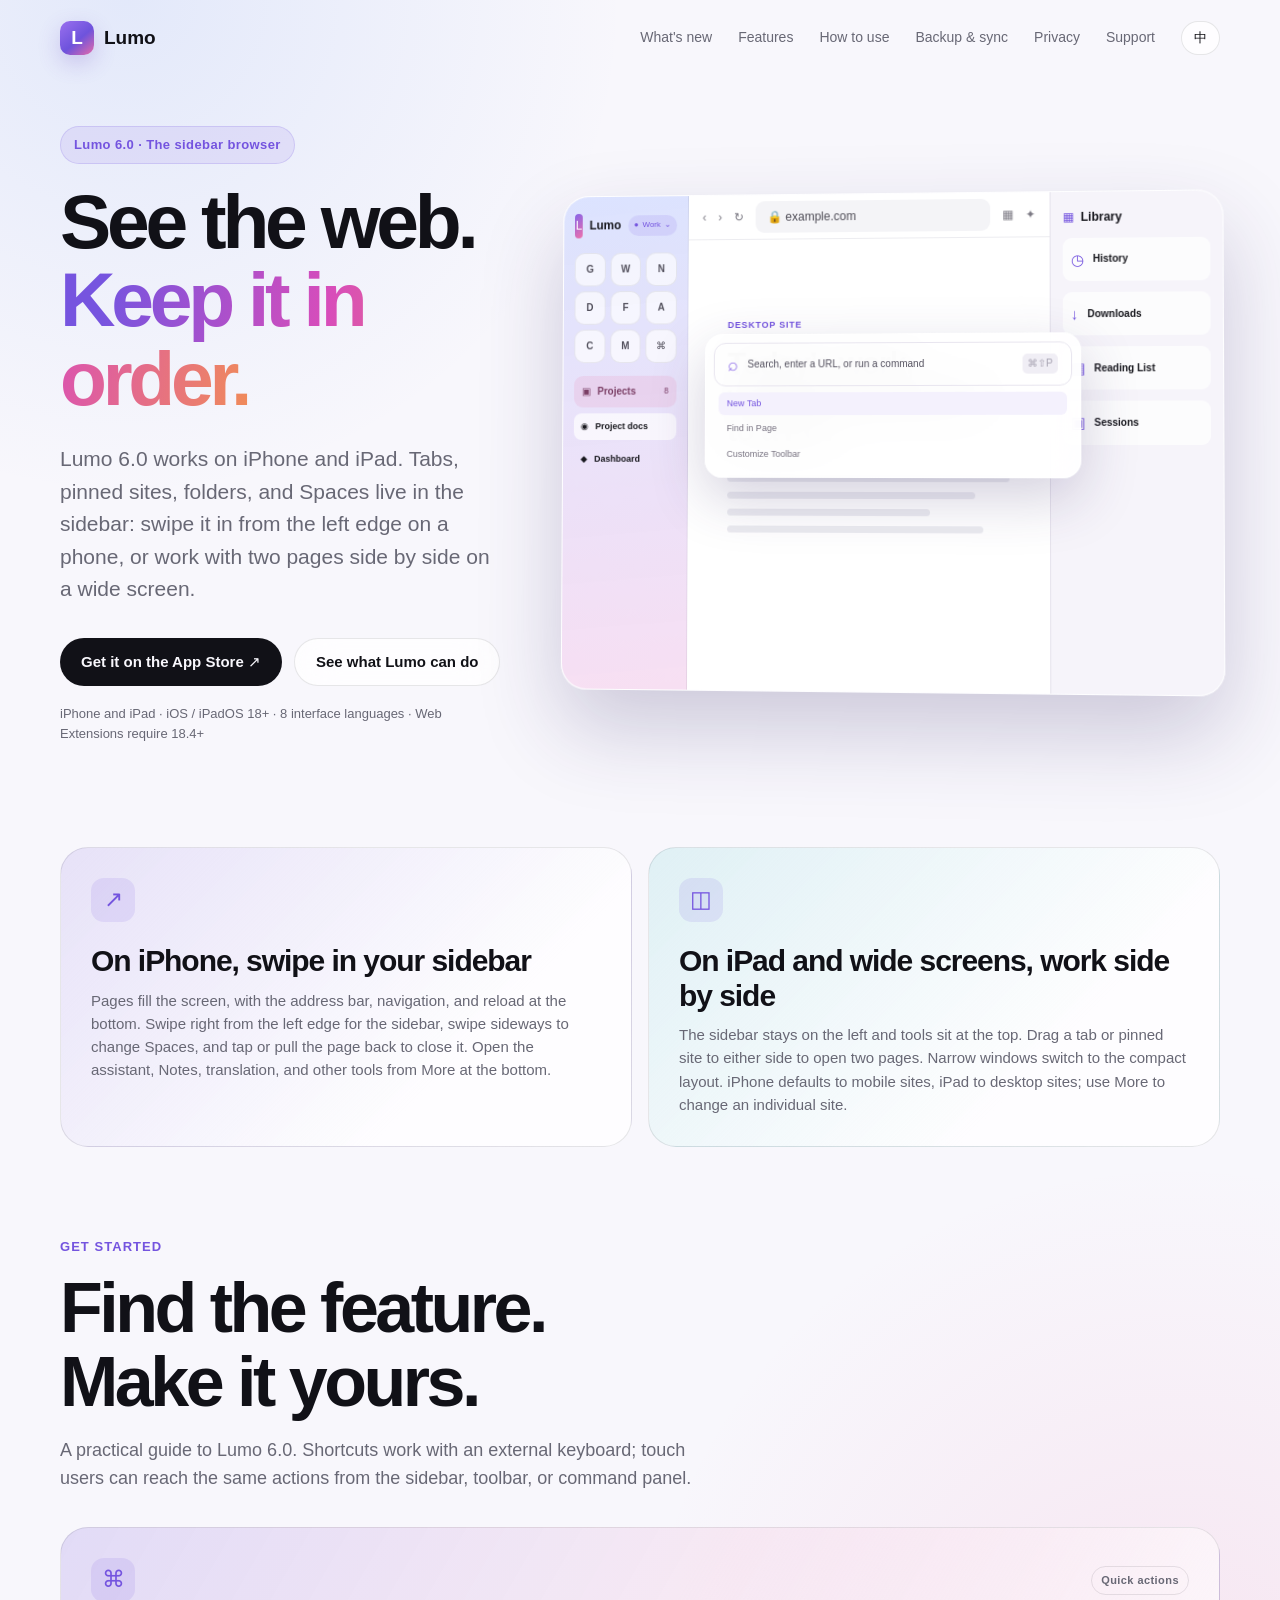
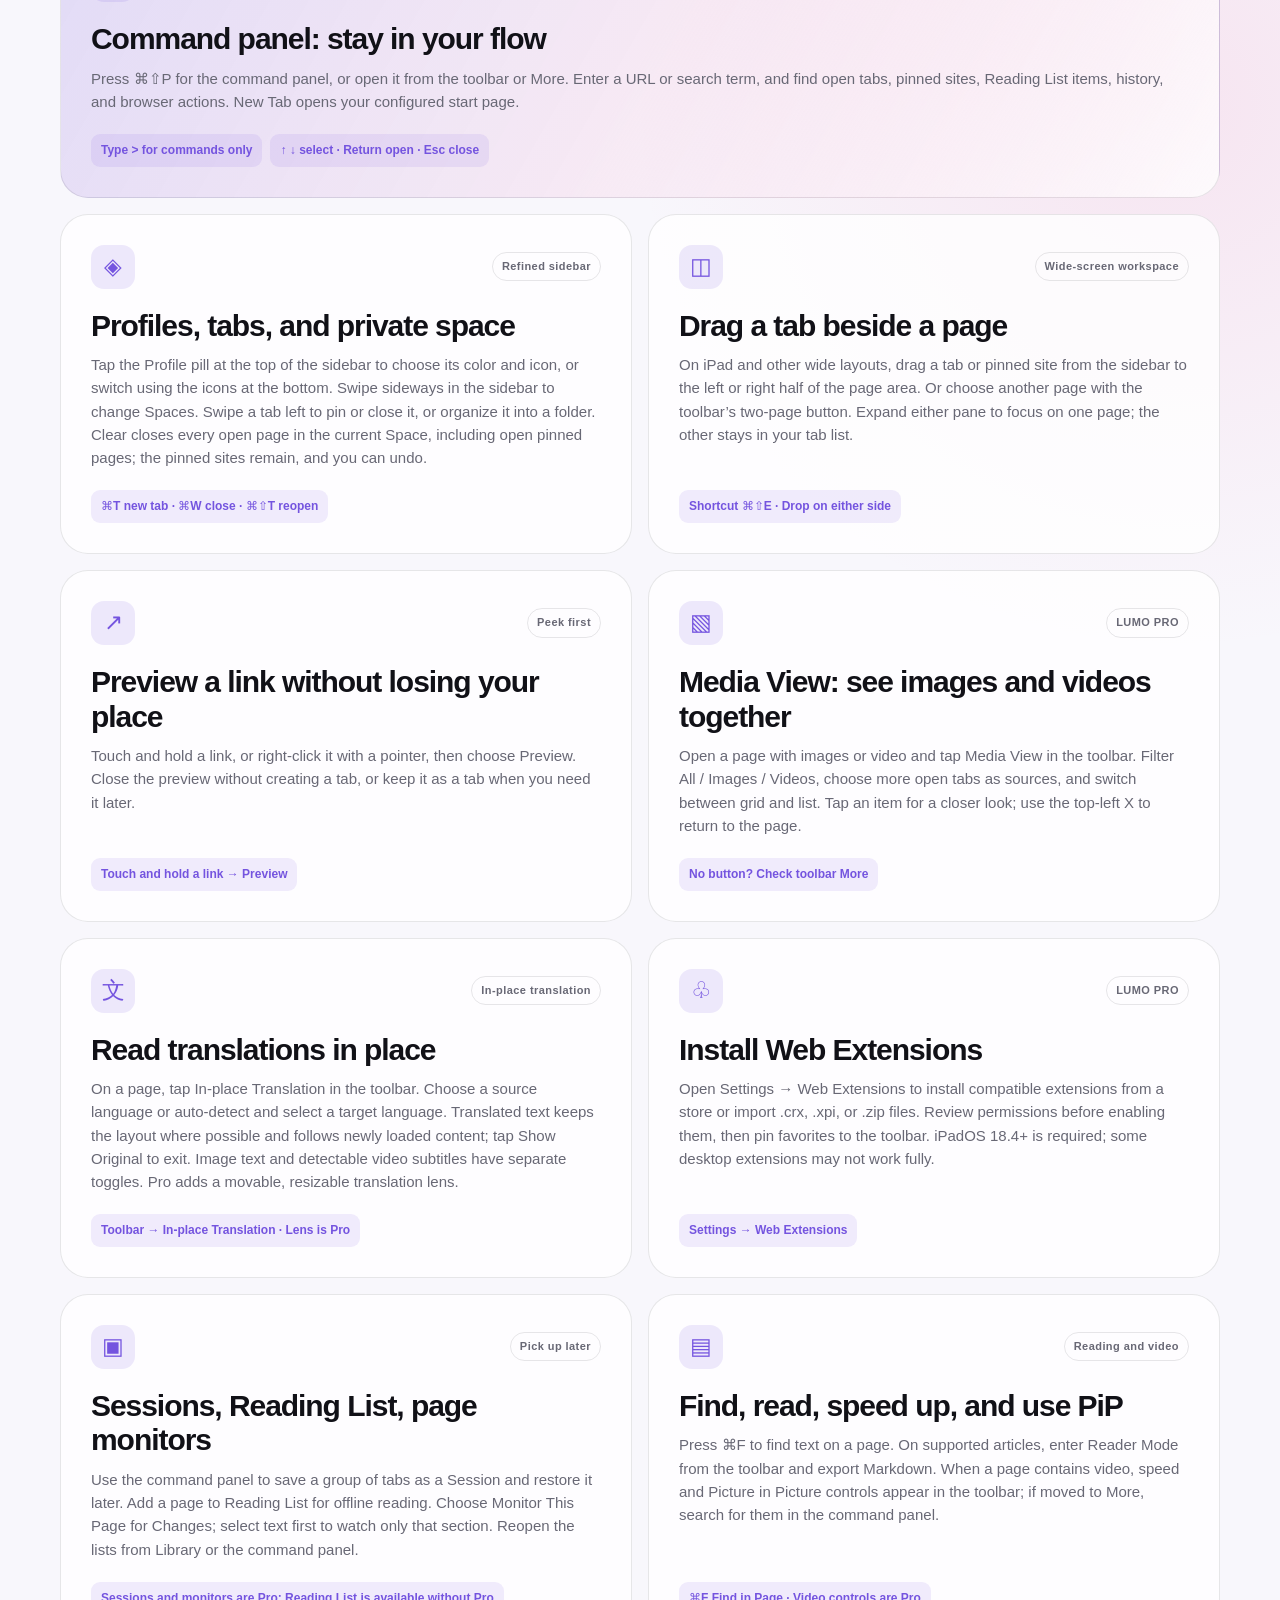
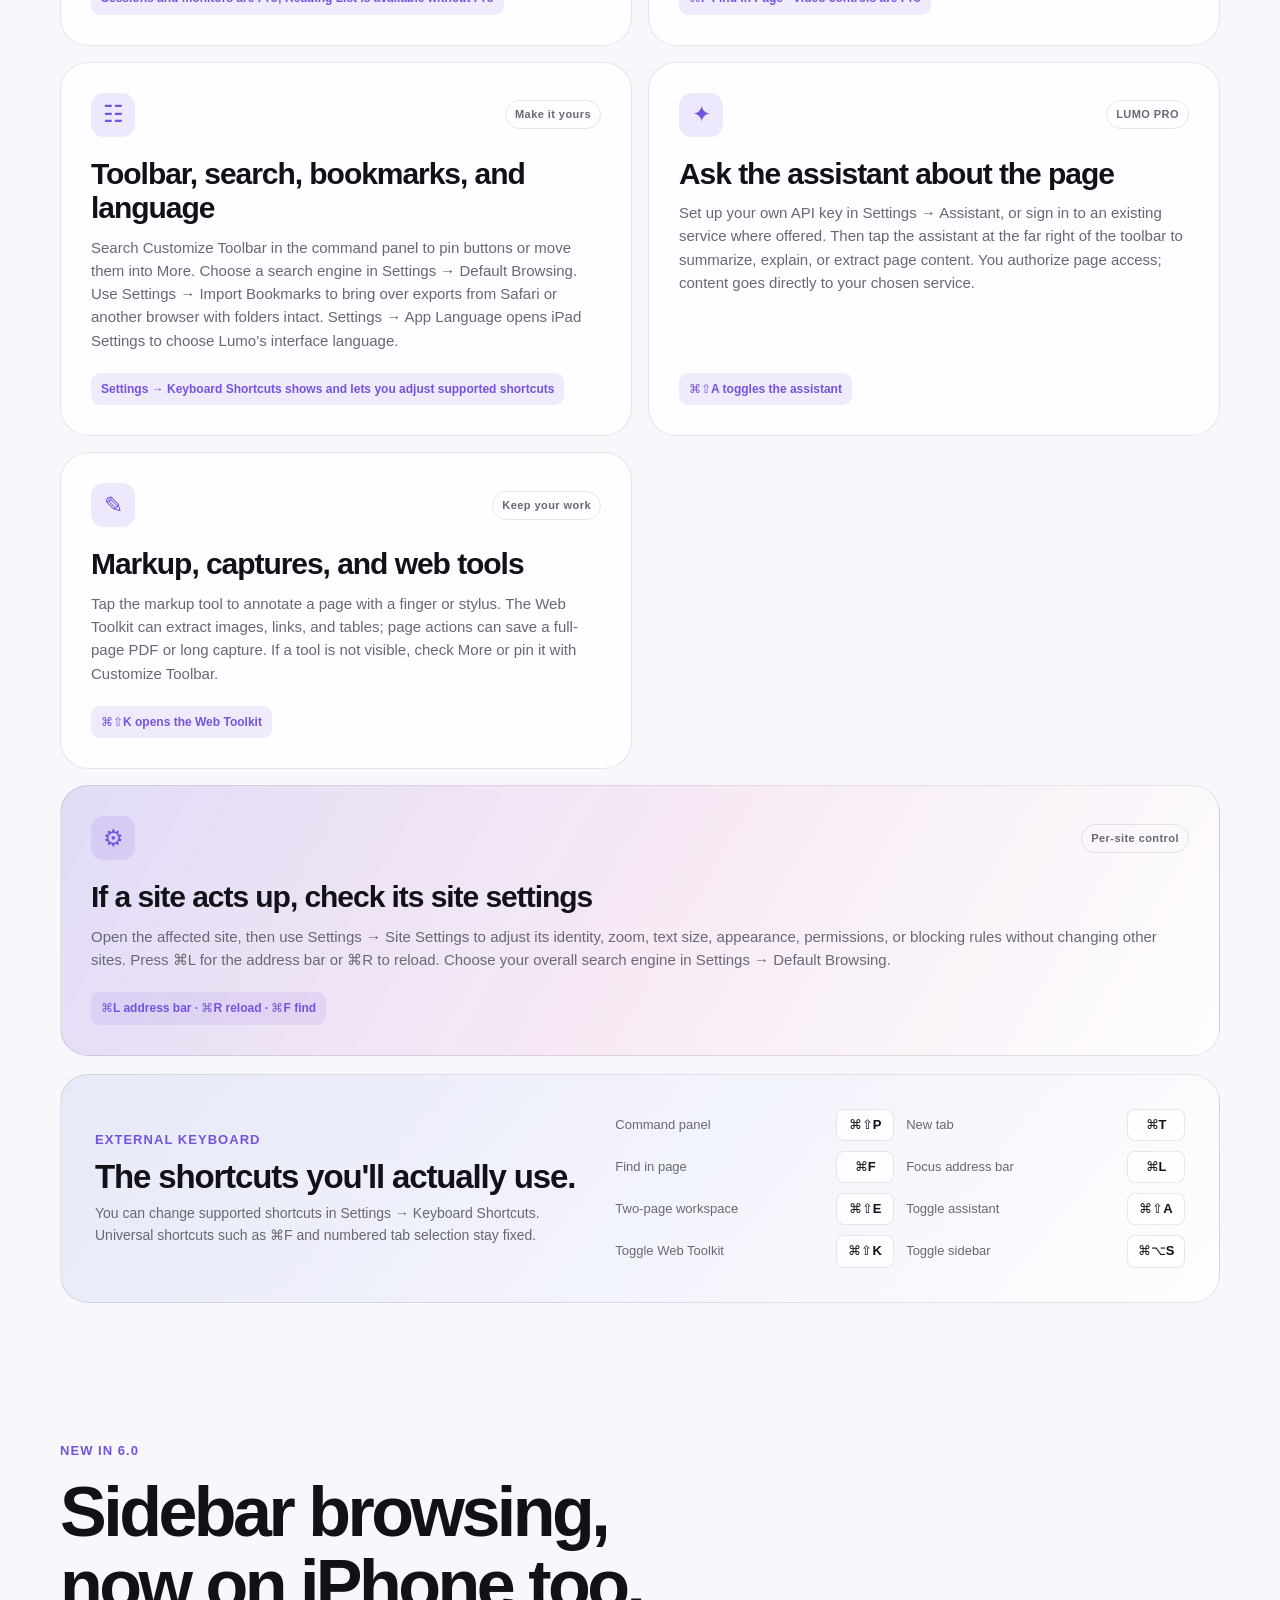
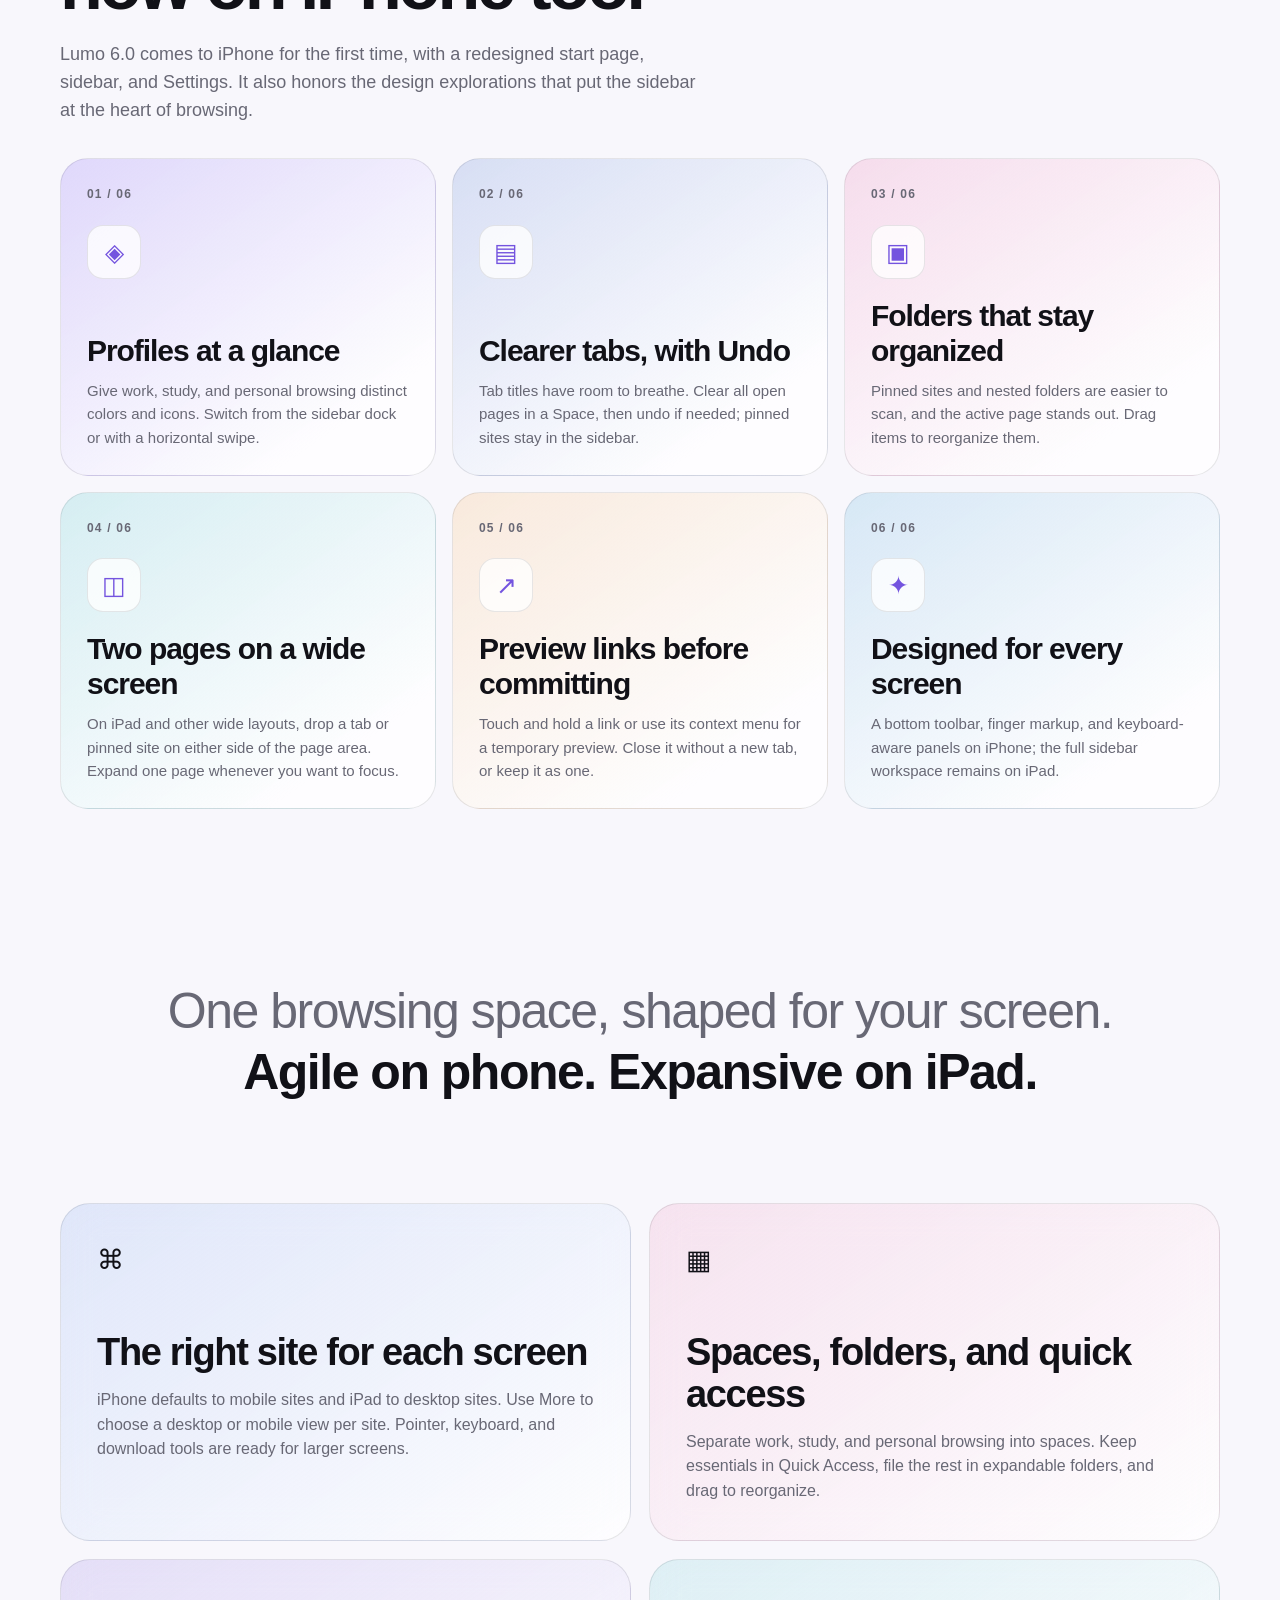
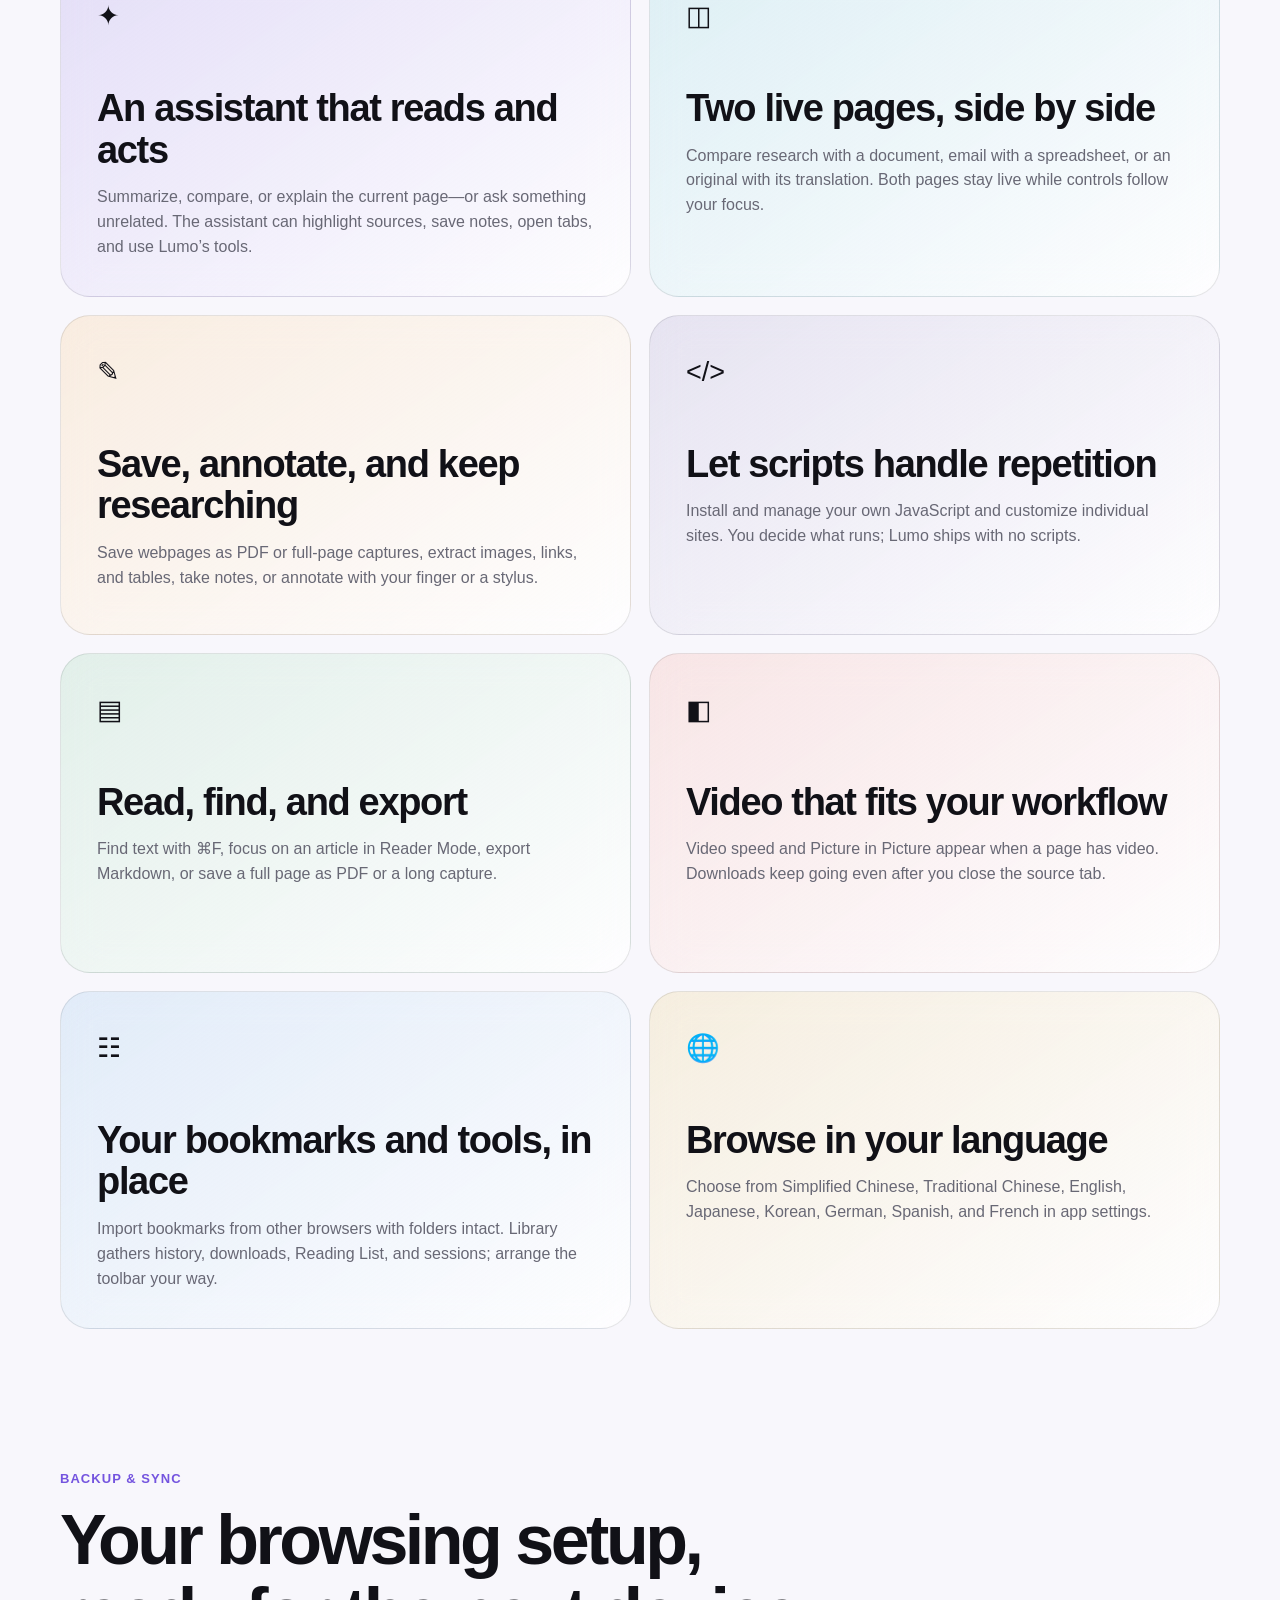
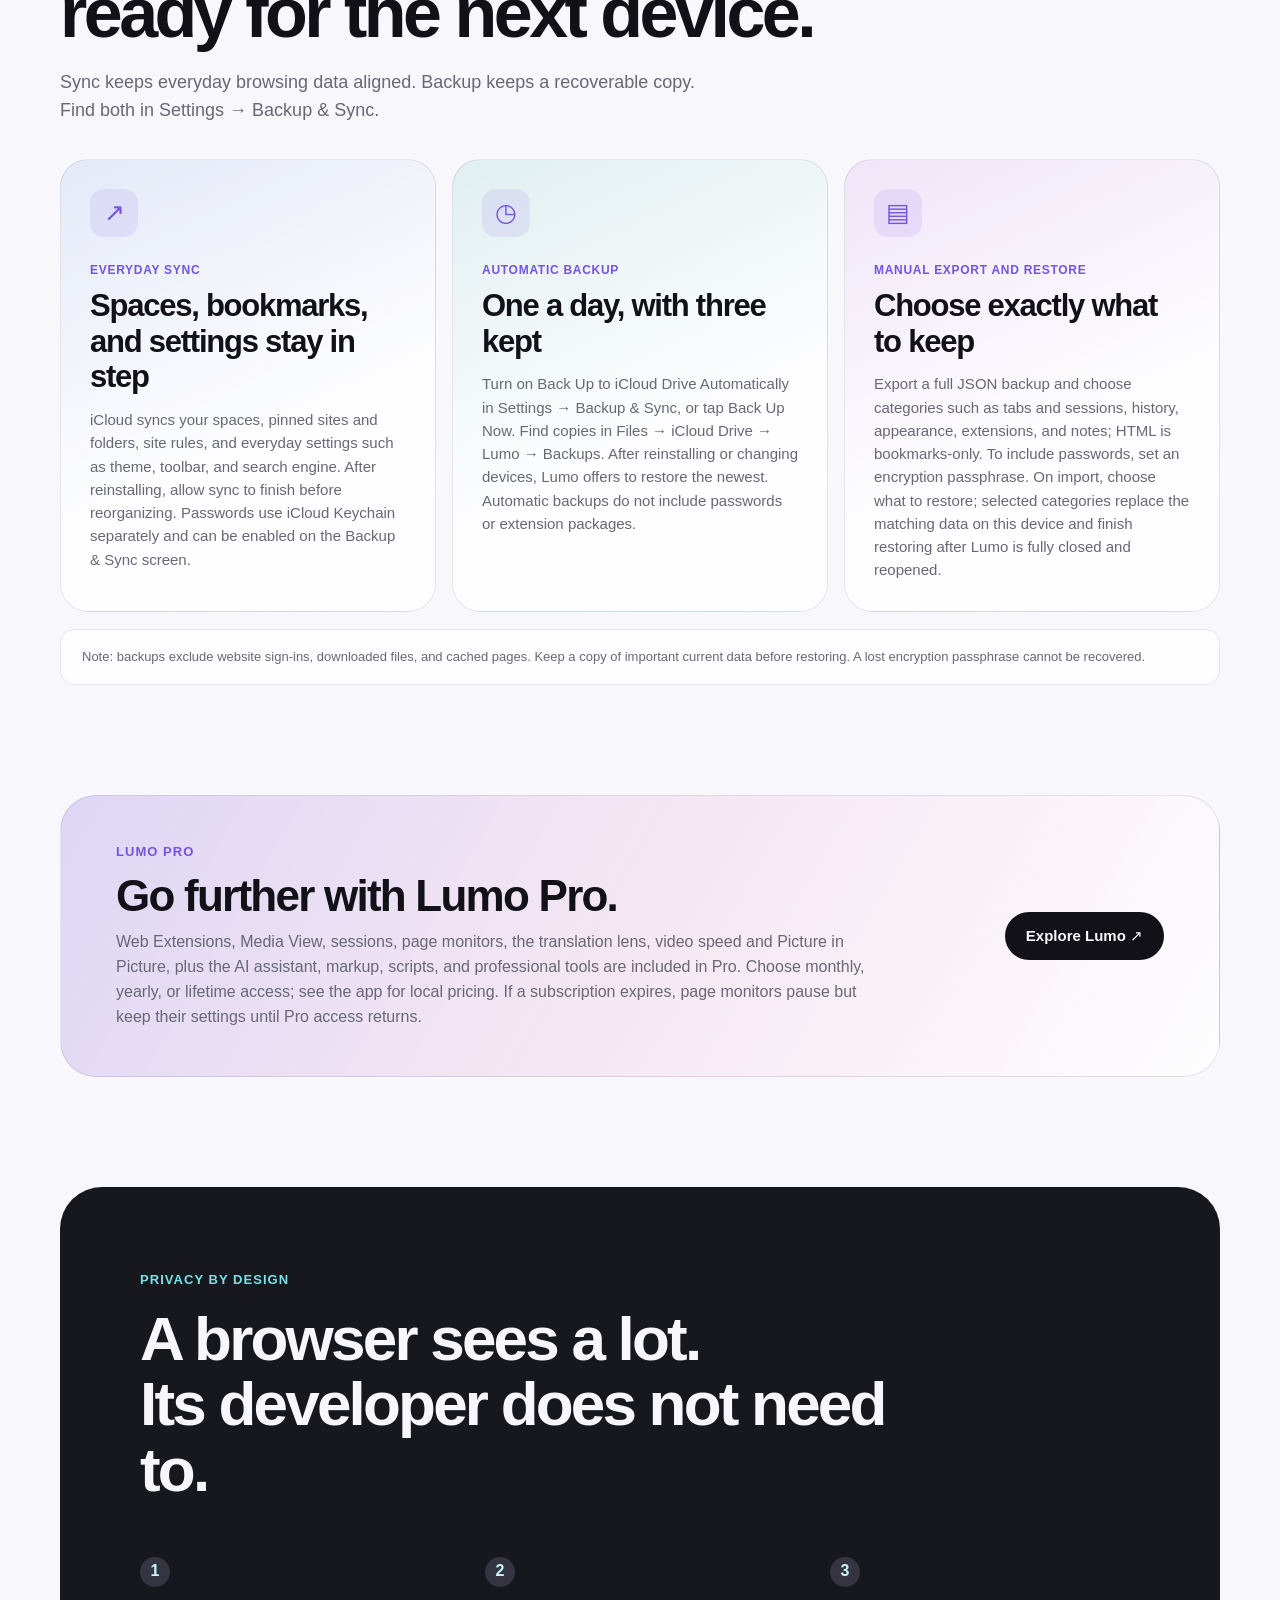
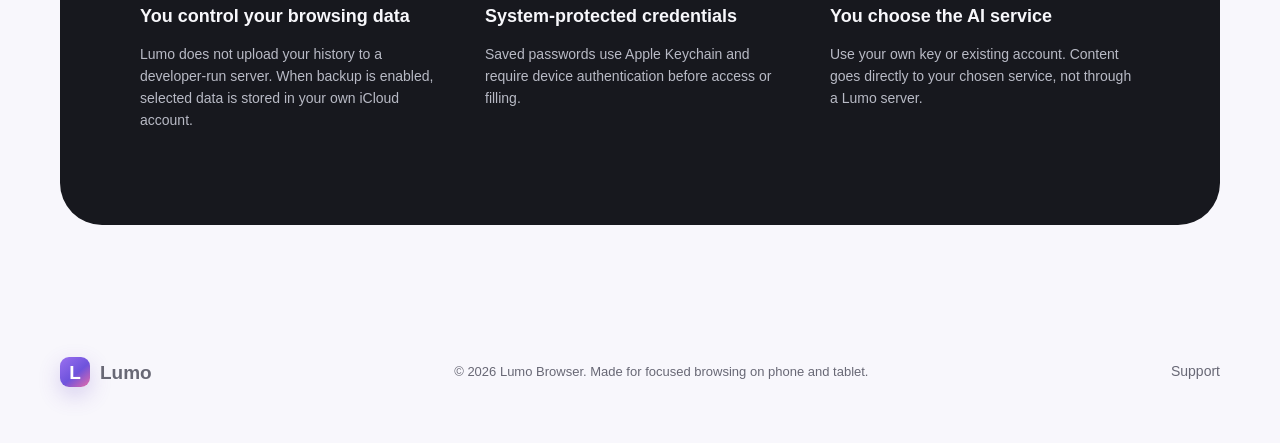
==== commit c427157b: "Update Lumo 6.0 website for iPhone and iPad" ====
--- a/index.html
+++ b/index.html
@@ -4,8 +4,8 @@
   <meta charset="utf-8">
   <meta name="viewport" content="width=device-width,initial-scale=1,viewport-fit=cover">
   <meta name="theme-color" content="#f8f7fc">
-  <meta name="description" content="Lumo 6.0 brings a refined sidebar, customizable Profiles, a two-page workspace, link previews, Web Extensions, and iCloud backup to iPad.">
-  <title>Lumo 6.0 · iPad 上的桌面级浏览器</title>
+  <meta name="description" content="Lumo 6.0 brings sidebar browsing to iPhone and iPad, with Spaces, a redesigned start page, a two-page workspace on wide screens, and tools for the web.">
+  <title>Lumo 6.0 · iPhone 与 iPad 侧边栏浏览器</title>
   <link rel="icon" href="favicon.svg">
   <link rel="stylesheet" href="assets/style.css">
 </head>
@@ -26,14 +26,14 @@
   <main>
     <section class="hero shell">
       <div class="hero-copy">
-        <p class="eyebrow version-badge" data-zh="Lumo 6.0 · 为 iPad 而生" data-en="Lumo 6.0 · Built for iPad">Lumo 6.0 · 为 iPad 而生</p>
-        <h1 data-zh="桌面级网页，<br><em>终于适合 iPad。</em>" data-en="The desktop web,<br><em>at home on iPad.</em>">桌面级网页，<br><em>终于适合 iPad。</em></h1>
-        <p class="lead" data-zh="让侧边栏成为你的工作空间。用 Profile 区分生活与工作，拖动标签并排打开两个网页，临时预览链接；命令面板、网页扩展和备份让整个流程更顺手。" data-en="Make the sidebar your workspace. Separate work and life with Profiles, drag tabs into a two-page view, and preview links temporarily. The command panel, Web Extensions, and backup keep everything flowing.">让侧边栏成为你的工作空间。用 Profile 区分生活与工作，拖动标签并排打开两个网页，临时预览链接；命令面板、网页扩展和备份让整个流程更顺手。</p>
+        <p class="eyebrow version-badge" data-zh="Lumo 6.0 · 侧边栏浏览器" data-en="Lumo 6.0 · The sidebar browser">Lumo 6.0 · 侧边栏浏览器</p>
+        <h1 data-zh="看见更多，<br><em>做得更从容。</em>" data-en="See the web.<br><em>Keep it in order.</em>">看见更多，<br><em>做得更从容。</em></h1>
+        <p class="lead" data-zh="Lumo 6.0 同时支持 iPhone 与 iPad。标签、固定网站、文件夹和空间都收在侧边栏；手机上从左边缘一滑即开，宽屏上还能并排使用两个网页。" data-en="Lumo 6.0 works on iPhone and iPad. Tabs, pinned sites, folders, and Spaces live in the sidebar: swipe it in from the left edge on a phone, or work with two pages side by side on a wide screen.">Lumo 6.0 同时支持 iPhone 与 iPad。标签、固定网站、文件夹和空间都收在侧边栏；手机上从左边缘一滑即开，宽屏上还能并排使用两个网页。</p>
         <div class="actions">
           <a class="button primary" href="https://apps.apple.com/app/id6794906429" data-zh="在 App Store 获取 ↗" data-en="Get it on the App Store ↗">在 App Store 获取 ↗</a>
           <a class="button secondary" href="#features" data-zh="看看它能做什么" data-en="See what Lumo can do">看看它能做什么</a>
         </div>
-        <p class="availability" data-zh="iPadOS 18 及以上 · 8 种界面语言 · 网页扩展需 iPadOS 18.4+" data-en="iPadOS 18+ · 8 interface languages · Web Extensions require iPadOS 18.4+">iPadOS 18 及以上 · 8 种界面语言 · 网页扩展需 iPadOS 18.4+</p>
+        <p class="availability" data-zh="iPhone 与 iPad · iOS / iPadOS 18 及以上 · 8 种界面语言 · 网页扩展需 18.4+" data-en="iPhone and iPad · iOS / iPadOS 18+ · 8 interface languages · Web Extensions require 18.4+">iPhone 与 iPad · iOS / iPadOS 18 及以上 · 8 种界面语言 · 网页扩展需 18.4+</p>
       </div>
 
       <div class="browser-stage" aria-label="Lumo workspace preview">
@@ -65,12 +65,17 @@
       </div>
     </section>
 
+    <section class="device-guide shell" aria-label="Layouts for different screens">
+      <article><span class="device-icon">↗</span><h2 data-zh="在 iPhone 上，一滑打开侧边栏" data-en="On iPhone, swipe in your sidebar">在 iPhone 上，一滑打开侧边栏</h2><p data-zh="网页铺满屏幕，地址栏、前进后退和刷新按钮在底部。从左边缘向右滑打开侧边栏，左右滑动切换空间；点网页或往左拉即可收起。助手、笔记、翻译等工具可从底部「更多」打开。" data-en="Pages fill the screen, with the address bar, navigation, and reload at the bottom. Swipe right from the left edge for the sidebar, swipe sideways to change Spaces, and tap or pull the page back to close it. Open the assistant, Notes, translation, and other tools from More at the bottom.">网页铺满屏幕，地址栏、前进后退和刷新按钮在底部。从左边缘向右滑打开侧边栏，左右滑动切换空间；点网页或往左拉即可收起。助手、笔记、翻译等工具可从底部「更多」打开。</p></article>
+      <article><span class="device-icon">◫</span><h2 data-zh="在 iPad 和宽屏上，并排工作" data-en="On iPad and wide screens, work side by side">在 iPad 和宽屏上，并排工作</h2><p data-zh="侧边栏常驻左侧，工具栏位于顶部。把标签或固定网站拖到网页左半边或右半边即可开启双网页；窄窗口会自动切换为手机式布局。普通 iPhone 默认移动版网站，iPad 默认桌面版，也可从「更多」为单个网站切换。" data-en="The sidebar stays on the left and tools sit at the top. Drag a tab or pinned site to either side to open two pages. Narrow windows switch to the compact layout. iPhone defaults to mobile sites, iPad to desktop sites; use More to change an individual site.">侧边栏常驻左侧，工具栏位于顶部。把标签或固定网站拖到网页左半边或右半边即可开启双网页；窄窗口会自动切换为手机式布局。普通 iPhone 默认移动版网站，iPad 默认桌面版，也可从「更多」为单个网站切换。</p></article>
+    </section>
+
     <section id="how-to" class="how-to shell">
       <div class="section-heading"><p class="eyebrow" data-zh="从这里开始" data-en="Get started">从这里开始</p><h2 data-zh="知道功能在哪，<br>才能真正用起来。" data-en="Find the feature.<br>Make it yours.">知道功能在哪，<br>才能真正用起来。</h2><p data-zh="这份指南覆盖 Lumo 6.0 的常用操作。键盘快捷键适用于外接键盘；触控用户也能通过侧边栏、工具栏或命令面板完成。" data-en="A practical guide to Lumo 6.0. Shortcuts work with an external keyboard; touch users can reach the same actions from the sidebar, toolbar, or command panel.">这份指南覆盖 Lumo 6.0 的常用操作。键盘快捷键适用于外接键盘；触控用户也能通过侧边栏、工具栏或命令面板完成。</p></div>
       <div class="guide-grid">
-        <article class="guide-card guide-wide"><div class="guide-top"><span class="guide-icon">⌘</span><span class="guide-tag" data-zh="从新标签页开始" data-en="Start here">从新标签页开始</span></div><h3 data-zh="命令面板：不离开当前思路" data-en="Command panel: stay in your flow">命令面板：不离开当前思路</h3><p data-zh="侧边栏点「新建标签页」会打开居中的启动面板；按 ⌘⇧P 则直接进入命令。输入网址或关键词、查找已打开的标签、固定站点、阅读列表、历史记录及浏览器操作。" data-en="Tap New Tab in the sidebar for the centered launch panel, or press ⌘⇧P to start with commands. Type a URL or search term, and find open tabs, pinned sites, Reading List items, history, and browser actions.">侧边栏点「新建标签页」会打开居中的启动面板；按 ⌘⇧P 则直接进入命令。输入网址或关键词、查找已打开的标签、固定站点、阅读列表、历史记录及浏览器操作。</p><div class="guide-steps"><span data-zh="输入 &gt; 只搜索命令" data-en="Type &gt; for commands only">输入 &gt; 只搜索命令</span><span data-zh="↑ ↓ 选择 · Return 打开 · Esc 关闭" data-en="↑ ↓ select · Return open · Esc close">↑ ↓ 选择 · Return 打开 · Esc 关闭</span></div></article>
-        <article class="guide-card"><div class="guide-top"><span class="guide-icon">◈</span><span class="guide-tag" data-zh="新版侧边栏" data-en="Refined sidebar">新版侧边栏</span></div><h3 data-zh="Profile、标签与无痕空间" data-en="Profiles, tabs, and private space">Profile、标签与无痕空间</h3><p data-zh="点侧边栏顶部的 Profile 胶囊选择颜色和图标，或从底部圆形图标切换 Profile；在侧边栏空白处横向滑动也能切换。标签左滑可固定或关闭；「清除」可关闭当前 Profile 的普通标签并撤销。顶部菜单还能新建无痕空间。" data-en="Tap the Profile pill at the top of the sidebar to choose its color and icon, or switch using the circular icons at the bottom. You can also swipe horizontally across the sidebar outside tab rows. Swipe a tab left to pin or close it; Clear closes ordinary tabs in the current Profile with Undo. Use the top menu for a new private space.">点侧边栏顶部的 Profile 胶囊选择颜色和图标，或从底部圆形图标切换 Profile；在侧边栏空白处横向滑动也能切换。标签左滑可固定或关闭；「清除」可关闭当前 Profile 的普通标签并撤销。顶部菜单还能新建无痕空间。</p><div class="guide-steps"><span data-zh="⌘T 新标签 · ⌘W 关闭 · ⌘⇧T 恢复" data-en="⌘T new tab · ⌘W close · ⌘⇧T reopen">⌘T 新标签 · ⌘W 关闭 · ⌘⇧T 恢复</span></div></article>
-        <article class="guide-card"><div class="guide-top"><span class="guide-icon">◫</span><span class="guide-tag" data-zh="双网页工作台" data-en="Two-page workspace">双网页工作台</span></div><h3 data-zh="把标签拖到网页旁边" data-en="Drag a tab beside a page">把标签拖到网页旁边</h3><p data-zh="将侧边栏的标签或固定网页拖到网页区域左半边或右半边，即可并排打开；也能通过工具栏的双网页按钮选择另一页。点任一侧的展开按钮或菜单中的「只显示此网页」，可专注一页，另一页仍留在标签列表。" data-en="Drag a tab or pinned site from the sidebar to the left or right half of the page area to open it side by side. You can also choose another page with the toolbar’s two-page button. Use either pane’s expand button or Show Only This Page to focus on one page; the other stays in your tab list.">将侧边栏的标签或固定网页拖到网页区域左半边或右半边，即可并排打开；也能通过工具栏的双网页按钮选择另一页。点任一侧的展开按钮或菜单中的「只显示此网页」，可专注一页，另一页仍留在标签列表。</p><div class="guide-steps"><span data-zh="快捷键 ⌘⇧E · 左右两侧均可放置" data-en="Shortcut ⌘⇧E · Drop on either side">快捷键 ⌘⇧E · 左右两侧均可放置</span></div></article>
+        <article class="guide-card guide-wide"><div class="guide-top"><span class="guide-icon">⌘</span><span class="guide-tag" data-zh="快速操作" data-en="Quick actions">快速操作</span></div><h3 data-zh="命令面板：不离开当前思路" data-en="Command panel: stay in your flow">命令面板：不离开当前思路</h3><p data-zh="按 ⌘⇧P 打开命令面板，也可从工具栏或「更多」进入。输入网址或关键词，查找已打开的标签、固定网站、阅读列表、历史记录和浏览器操作。「新建标签页」则打开你设置的起始页。" data-en="Press ⌘⇧P for the command panel, or open it from the toolbar or More. Enter a URL or search term, and find open tabs, pinned sites, Reading List items, history, and browser actions. New Tab opens your configured start page.">按 ⌘⇧P 打开命令面板，也可从工具栏或「更多」进入。输入网址或关键词，查找已打开的标签、固定网站、阅读列表、历史记录和浏览器操作。「新建标签页」则打开你设置的起始页。</p><div class="guide-steps"><span data-zh="输入 &gt; 只搜索命令" data-en="Type &gt; for commands only">输入 &gt; 只搜索命令</span><span data-zh="↑ ↓ 选择 · Return 打开 · Esc 关闭" data-en="↑ ↓ select · Return open · Esc close">↑ ↓ 选择 · Return 打开 · Esc 关闭</span></div></article>
+        <article class="guide-card"><div class="guide-top"><span class="guide-icon">◈</span><span class="guide-tag" data-zh="新版侧边栏" data-en="Refined sidebar">新版侧边栏</span></div><h3 data-zh="Profile、标签与无痕空间" data-en="Profiles, tabs, and private space">Profile、标签与无痕空间</h3><p data-zh="点侧边栏顶部的 Profile 胶囊选择颜色和图标，或从底部图标切换 Profile；在侧边栏空白处横向滑动也能切换。标签左滑可固定或关闭，也可整理进文件夹。「清除」会关闭当前空间所有打开的网页，包括固定网站打开的网页；固定网站本身保留，并可撤销。" data-en="Tap the Profile pill at the top of the sidebar to choose its color and icon, or switch using the icons at the bottom. Swipe sideways in the sidebar to change Spaces. Swipe a tab left to pin or close it, or organize it into a folder. Clear closes every open page in the current Space, including open pinned pages; the pinned sites remain, and you can undo.">点侧边栏顶部的 Profile 胶囊选择颜色和图标，或从底部图标切换 Profile；在侧边栏空白处横向滑动也能切换。标签左滑可固定或关闭，也可整理进文件夹。「清除」会关闭当前空间所有打开的网页，包括固定网站打开的网页；固定网站本身保留，并可撤销。</p><div class="guide-steps"><span data-zh="⌘T 新标签 · ⌘W 关闭 · ⌘⇧T 恢复" data-en="⌘T new tab · ⌘W close · ⌘⇧T reopen">⌘T 新标签 · ⌘W 关闭 · ⌘⇧T 恢复</span></div></article>
+        <article class="guide-card"><div class="guide-top"><span class="guide-icon">◫</span><span class="guide-tag" data-zh="宽屏双网页工作台" data-en="Wide-screen workspace">宽屏双网页工作台</span></div><h3 data-zh="把标签拖到网页旁边" data-en="Drag a tab beside a page">把标签拖到网页旁边</h3><p data-zh="在 iPad 等宽屏布局，将侧边栏的标签或固定网页拖到网页区域左半边或右半边，即可并排打开；也能通过工具栏的双网页按钮选择另一页。点任一侧的展开按钮可专注一页，另一页仍留在标签列表。" data-en="On iPad and other wide layouts, drag a tab or pinned site from the sidebar to the left or right half of the page area. Or choose another page with the toolbar’s two-page button. Expand either pane to focus on one page; the other stays in your tab list.">在 iPad 等宽屏布局，将侧边栏的标签或固定网页拖到网页区域左半边或右半边，即可并排打开；也能通过工具栏的双网页按钮选择另一页。点任一侧的展开按钮可专注一页，另一页仍留在标签列表。</p><div class="guide-steps"><span data-zh="快捷键 ⌘⇧E · 左右两侧均可放置" data-en="Shortcut ⌘⇧E · Drop on either side">快捷键 ⌘⇧E · 左右两侧均可放置</span></div></article>
         <article class="guide-card"><div class="guide-top"><span class="guide-icon">↗</span><span class="guide-tag" data-zh="临时查看" data-en="Peek first">临时查看</span></div><h3 data-zh="预览链接，不打断当前页面" data-en="Preview a link without losing your place">预览链接，不打断当前页面</h3><p data-zh="手指长按网页链接，或用鼠标右键打开菜单，选择预览。看完直接关闭，不会新增标签；需要留下时可将预览保留为标签页。" data-en="Touch and hold a link, or right-click it with a pointer, then choose Preview. Close the preview without creating a tab, or keep it as a tab when you need it later.">手指长按网页链接，或用鼠标右键打开菜单，选择预览。看完直接关闭，不会新增标签；需要留下时可将预览保留为标签页。</p><div class="guide-steps"><span data-zh="长按链接 → 预览" data-en="Touch and hold a link → Preview">长按链接 → 预览</span></div></article>
         <article class="guide-card"><div class="guide-top"><span class="guide-icon">▧</span><span class="guide-tag">LUMO PRO</span></div><h3 data-zh="媒体视图：集中看图片和视频" data-en="Media View: see images and videos together">媒体视图：集中看图片和视频</h3><p data-zh="打开含有图片或视频的网页，点工具栏的「媒体视图」按钮。顶部可切换全部／图片／视频，选择更多已打开的标签页作为来源，并切换网格或列表。点项目查看大图；左上角 X 随时回到原网页。" data-en="Open a page with images or video and tap Media View in the toolbar. Filter All / Images / Videos, choose more open tabs as sources, and switch between grid and list. Tap an item for a closer look; use the top-left X to return to the page.">打开含有图片或视频的网页，点工具栏的「媒体视图」按钮。顶部可切换全部／图片／视频，选择更多已打开的标签页作为来源，并切换网格或列表。点项目查看大图；左上角 X 随时回到原网页。</p><div class="guide-steps"><span data-zh="找不到按钮？检查工具栏「更多」" data-en="No button? Check toolbar More">找不到按钮？检查工具栏「更多」</span></div></article>
         <article class="guide-card"><div class="guide-top"><span class="guide-icon">文</span><span class="guide-tag" data-zh="原位翻译" data-en="In-place translation">原位翻译</span></div><h3 data-zh="在原页面直接读译文" data-en="Read translations in place">在原页面直接读译文</h3><p data-zh="打开网页后点工具栏的「原位翻译」，选择原语言或自动检测、再选择目标语言。译文会尽量保留原排版，滚动加载的新内容也会继续翻译；点「显示原文」即可退出。图片文字和可识别的视频字幕可在翻译菜单中单独开启；Pro 还可使用可移动、缩放的镜头翻译。" data-en="On a page, tap In-place Translation in the toolbar. Choose a source language or auto-detect and select a target language. Translated text keeps the layout where possible and follows newly loaded content; tap Show Original to exit. Image text and detectable video subtitles have separate toggles. Pro adds a movable, resizable translation lens.">打开网页后点工具栏的「原位翻译」，选择原语言或自动检测、再选择目标语言。译文会尽量保留原排版，滚动加载的新内容也会继续翻译；点「显示原文」即可退出。图片文字和可识别的视频字幕可在翻译菜单中单独开启；Pro 还可使用可移动、缩放的镜头翻译。</p><div class="guide-steps"><span data-zh="工具栏 → 原位翻译 · 镜头翻译属于 Pro" data-en="Toolbar → In-place Translation · Lens is Pro">工具栏 → 原位翻译 · 镜头翻译属于 Pro</span></div></article>
@@ -86,27 +91,27 @@
     </section>
 
     <section id="whats-new" class="whats-new shell">
-      <div class="section-heading"><p class="eyebrow" data-zh="6.0 · 侧边栏新篇章" data-en="New in 6.0">6.0 · 侧边栏新篇章</p><h2 data-zh="让侧边栏，<br>真正成为工作中心。" data-en="A sidebar built<br>around your work.">让侧边栏，<br>真正成为工作中心。</h2><p data-zh="向以侧边栏重塑浏览体验的设计探索致意。Lumo 6.0 让整理、切换和并排工作更直接。" data-en="A nod to the design explorations that put the sidebar at the heart of browsing. Lumo 6.0 makes organizing, switching, and working side by side more direct.">向以侧边栏重塑浏览体验的设计探索致意。Lumo 6.0 让整理、切换和并排工作更直接。</p></div>
+      <div class="section-heading"><p class="eyebrow" data-zh="6.0 · 侧边栏新篇章" data-en="New in 6.0">6.0 · 侧边栏新篇章</p><h2 data-zh="侧边栏浏览，<br>现在也在 iPhone 上。" data-en="Sidebar browsing,<br>now on iPhone too.">侧边栏浏览，<br>现在也在 iPhone 上。</h2><p data-zh="Lumo 6.0 首次支持 iPhone，重新设计起始页、侧边栏和设置。它也向让侧边栏成为浏览核心的设计探索致意。" data-en="Lumo 6.0 comes to iPhone for the first time, with a redesigned start page, sidebar, and Settings. It also honors the design explorations that put the sidebar at the heart of browsing.">Lumo 6.0 首次支持 iPhone，重新设计起始页、侧边栏和设置。它也向让侧边栏成为浏览核心的设计探索致意。</p></div>
       <div class="highlight-grid">
         <article class="highlight command"><span class="highlight-number">01 / 06</span><div class="highlight-symbol">◈</div><h3 data-zh="Profile，一眼分清" data-en="Profiles at a glance">Profile，一眼分清</h3><p data-zh="以颜色和图标区分工作、学习与生活。从侧边栏底部点按，或横向滑动，随时切换。" data-en="Give work, study, and personal browsing distinct colors and icons. Switch from the sidebar dock or with a horizontal swipe.">以颜色和图标区分工作、学习与生活。从侧边栏底部点按，或横向滑动，随时切换。</p></article>
-        <article class="highlight private"><span class="highlight-number">02 / 06</span><div class="highlight-symbol">▤</div><h3 data-zh="标签更清楚，关闭可撤销" data-en="Clearer tabs, with Undo">标签更清楚，关闭可撤销</h3><p data-zh="紧凑单行标签、左滑固定或关闭、清除普通标签后撤销；鼠标悬停可看完整标题和页面预览。" data-en="Compact tab rows, swipe-to-pin or close, Undo after clearing ordinary tabs, and full-title previews on pointer hover.">紧凑单行标签、左滑固定或关闭、清除普通标签后撤销；鼠标悬停可看完整标题和页面预览。</p></article>
+        <article class="highlight private"><span class="highlight-number">02 / 06</span><div class="highlight-symbol">▤</div><h3 data-zh="标签更清楚，关闭可撤销" data-en="Clearer tabs, with Undo">标签更清楚，关闭可撤销</h3><p data-zh="标签标题尽量显示完整；清除当前空间所有打开的网页后可以撤销，固定网站仍留在侧边栏。" data-en="Tab titles have room to breathe. Clear all open pages in a Space, then undo if needed; pinned sites stay in the sidebar.">标签标题尽量显示完整；清除当前空间所有打开的网页后可以撤销，固定网站仍留在侧边栏。</p></article>
         <article class="highlight extension"><span class="highlight-number">03 / 06</span><div class="highlight-symbol">▣</div><h3 data-zh="文件夹层级，更好整理" data-en="Folders that stay organized">文件夹层级，更好整理</h3><p data-zh="固定网站和子文件夹的关系更直观，当前页面也更容易辨认。拖动即可调整位置。" data-en="Pinned sites and nested folders are easier to scan, and the active page stands out. Drag items to reorganize them.">固定网站和子文件夹的关系更直观，当前页面也更容易辨认。拖动即可调整位置。</p></article>
-        <article class="highlight media"><span class="highlight-number">04 / 06</span><div class="highlight-symbol">◫</div><h3 data-zh="拖一下，并排打开" data-en="Drag into a two-page view">拖一下，并排打开</h3><p data-zh="把标签或固定网页拖到网页区域左侧或右侧。想专注其中一页，点展开即可。" data-en="Drop a tab or pinned site on either side of the page area. Expand one page whenever you want to focus.">把标签或固定网页拖到网页区域左侧或右侧。想专注其中一页，点展开即可。</p></article>
+        <article class="highlight media"><span class="highlight-number">04 / 06</span><div class="highlight-symbol">◫</div><h3 data-zh="宽屏上，并排打开" data-en="Two pages on a wide screen">宽屏上，并排打开</h3><p data-zh="在 iPad 等宽屏布局，把标签或固定网页拖到网页区域左侧或右侧；想专注一页，点展开即可。" data-en="On iPad and other wide layouts, drop a tab or pinned site on either side of the page area. Expand one page whenever you want to focus.">在 iPad 等宽屏布局，把标签或固定网页拖到网页区域左侧或右侧；想专注一页，点展开即可。</p></article>
         <article class="highlight organize"><span class="highlight-number">05 / 06</span><div class="highlight-symbol">↗</div><h3 data-zh="链接先预览，再决定" data-en="Preview links before committing">链接先预览，再决定</h3><p data-zh="长按链接或从右键菜单打开临时预览。关闭时不增加标签，也能保留为标签页。" data-en="Touch and hold a link or use its context menu for a temporary preview. Close it without a new tab, or keep it as one.">长按链接或从右键菜单打开临时预览。关闭时不增加标签，也能保留为标签页。</p></article>
-        <article class="highlight backup"><span class="highlight-number">06 / 06</span><div class="highlight-symbol">✦</div><h3 data-zh="细节也跟上" data-en="The details matter">细节也跟上</h3><p data-zh="更简洁的工具栏图标与点击反馈、可选 App 图标、统一的界面文字，让日常使用更舒服。" data-en="Cleaner toolbar icons and press feedback, optional app icons, and more consistent typography make everyday browsing feel better.">更简洁的工具栏图标与点击反馈、可选 App 图标、统一的界面文字，让日常使用更舒服。</p></article>
+        <article class="highlight backup"><span class="highlight-number">06 / 06</span><div class="highlight-symbol">✦</div><h3 data-zh="为不同屏幕重新设计" data-en="Designed for every screen">为不同屏幕重新设计</h3><p data-zh="iPhone 上的底部工具栏、手指批注和随键盘升起的面板；iPad 上仍是完整的侧边栏工作台。" data-en="A bottom toolbar, finger markup, and keyboard-aware panels on iPhone; the full sidebar workspace remains on iPad.">iPhone 上的底部工具栏、手指批注和随键盘升起的面板；iPad 上仍是完整的侧边栏工作台。</p></article>
       </div>
     </section>
 
     <section class="statement shell">
-      <p data-zh="这不是把手机浏览器放大。<br><strong>Lumo 从一开始，就按桌面工作方式设计。</strong>" data-en="This is not a phone browser stretched to fit.<br><strong>Lumo is built around a desktop way of working.</strong>">这不是把手机浏览器放大。<br><strong>Lumo 从一开始，就按桌面工作方式设计。</strong></p>
+      <p data-zh="同一套浏览空间，适应手中的屏幕。<br><strong>手机轻巧，宽屏从容。</strong>" data-en="One browsing space, shaped for your screen.<br><strong>Agile on phone. Expansive on iPad.</strong>">同一套浏览空间，适应手中的屏幕。<br><strong>手机轻巧，宽屏从容。</strong></p>
     </section>
 
     <section id="features" class="features shell">
-      <article class="feature blue"><div class="feature-icon">⌘</div><h2 data-zh="桌面网站，是默认答案" data-en="Desktop sites by default">桌面网站，是默认答案</h2><p data-zh="网站始终以桌面模式打开，并可为特殊网站保存独立兼容规则。鼠标悬停、右键菜单、键盘快捷键和下载体验，都更接近电脑。" data-en="Sites open in desktop mode, with individual compatibility rules when needed. Hover, right-click, keyboard shortcuts, and downloads feel at home on a computer.">网站始终以桌面模式打开，并可为特殊网站保存独立兼容规则。鼠标悬停、右键菜单、键盘快捷键和下载体验，都更接近电脑。</p></article>
+      <article class="feature blue"><div class="feature-icon">⌘</div><h2 data-zh="每台设备，用合适的网页" data-en="The right site for each screen">每台设备，用合适的网页</h2><p data-zh="普通 iPhone 默认打开移动版，iPad 默认打开桌面版；从「更多」可按网站单独切换桌面版或移动版。鼠标、键盘和下载工具也为宽屏浏览准备好了。" data-en="iPhone defaults to mobile sites and iPad to desktop sites. Use More to choose a desktop or mobile view per site. Pointer, keyboard, and download tools are ready for larger screens.">普通 iPhone 默认打开移动版，iPad 默认打开桌面版；从「更多」可按网站单独切换桌面版或移动版。鼠标、键盘和下载工具也为宽屏浏览准备好了。</p></article>
       <article class="feature pink"><div class="feature-icon">▦</div><h2 data-zh="空间、文件夹与快捷标签" data-en="Spaces, folders, and quick access">空间、文件夹与快捷标签</h2><p data-zh="把工作、学习和生活分进不同空间。常用网站留在快捷区，其余放进可展开文件夹；拖一下就能排序、归档或重新固定。" data-en="Separate work, study, and personal browsing into spaces. Keep essentials in Quick Access, file the rest in expandable folders, and drag to reorganize.">把工作、学习和生活分进不同空间。常用网站留在快捷区，其余放进可展开文件夹；拖一下就能排序、归档或重新固定。</p></article>
       <article class="feature purple"><div class="feature-icon">✦</div><h2 data-zh="会读网页，也会帮你动手" data-en="An assistant that reads and acts">会读网页，也会帮你动手</h2><p data-zh="让助手总结、比较或解释当前网页，也可以直接问与网页无关的问题。它还能高亮原文、整理笔记、打开标签页，并调用 Lumo 已有的工具。" data-en="Summarize, compare, or explain the current page—or ask something unrelated. The assistant can highlight sources, save notes, open tabs, and use Lumo’s tools.">让助手总结、比较或解释当前网页，也可以直接问与网页无关的问题。它还能高亮原文、整理笔记、打开标签页，并调用 Lumo 已有的工具。</p></article>
       <article class="feature cyan"><div class="feature-icon">◫</div><h2 data-zh="两个网页，并排工作" data-en="Two live pages, side by side">两个网页，并排工作</h2><p data-zh="对照资料与文档、邮件与表格、原文与译文。两个页面同时保持运行，点到哪里，地址栏和键盘焦点就跟到哪里。" data-en="Compare research with a document, email with a spreadsheet, or an original with its translation. Both pages stay live while controls follow your focus.">对照资料与文档、邮件与表格、原文与译文。两个页面同时保持运行，点到哪里，地址栏和键盘焦点就跟到哪里。</p></article>
-      <article class="feature orange"><div class="feature-icon">✎</div><h2 data-zh="保存、批注，再继续研究" data-en="Save, annotate, and keep researching">保存、批注，再继续研究</h2><p data-zh="保存完整网页 PDF 或整页长截图，提取图片、链接和表格，阅读时直接写笔记或用触控笔批注。" data-en="Save complete webpages as PDF or full-page captures, extract images, links, and tables, and take notes or annotate with a stylus.">保存完整网页 PDF 或整页长截图，提取图片、链接和表格，阅读时直接写笔记或用触控笔批注。</p></article>
+      <article class="feature orange"><div class="feature-icon">✎</div><h2 data-zh="保存、批注，再继续研究" data-en="Save, annotate, and keep researching">保存、批注，再继续研究</h2><p data-zh="保存完整网页 PDF 或整页长截图，提取图片、链接和表格，阅读时直接写笔记，或用手指与触控笔批注。" data-en="Save webpages as PDF or full-page captures, extract images, links, and tables, take notes, or annotate with your finger or a stylus.">保存完整网页 PDF 或整页长截图，提取图片、链接和表格，阅读时直接写笔记，或用手指与触控笔批注。</p></article>
       <article class="feature lilac"><div class="feature-icon">&lt;/&gt;</div><h2 data-zh="把重复操作交给脚本" data-en="Let scripts handle repetition">把重复操作交给脚本</h2><p data-zh="安装和管理自己的 JavaScript，为单个网站设置样式与行为。脚本默认由你决定是否启用，Lumo 不预装任何脚本。" data-en="Install and manage your own JavaScript and customize individual sites. You decide what runs; Lumo ships with no scripts.">安装和管理自己的 JavaScript，为单个网站设置样式与行为。脚本默认由你决定是否启用，Lumo 不预装任何脚本。</p></article>
       <article class="feature green"><div class="feature-icon">▤</div><h2 data-zh="阅读、查找与导出" data-en="Read, find, and export">阅读、查找与导出</h2><p data-zh="用 ⌘F 在网页内查找；在阅读模式里专注文章，并可导出 Markdown。还能把整页保存为 PDF 或长截图。" data-en="Find text with ⌘F, focus on an article in Reader Mode, export Markdown, or save a full page as PDF or a long capture.">用 ⌘F 在网页内查找；在阅读模式里专注文章，并可导出 Markdown。还能把整页保存为 PDF 或长截图。</p></article>
       <article class="feature coral"><div class="feature-icon">◧</div><h2 data-zh="让视频跟着你工作" data-en="Video that fits your workflow">让视频跟着你工作</h2><p data-zh="检测到视频时，工具栏会显示倍速和画中画控制；下载任务也不会因为关闭来源标签页而中断。" data-en="Video speed and Picture in Picture appear when a page has video. Downloads keep going even after you close the source tab.">检测到视频时，工具栏会显示倍速和画中画控制；下载任务也不会因为关闭来源标签页而中断。</p></article>
@@ -115,11 +120,11 @@
     </section>
 
     <section id="backup" class="backup-section shell">
-      <div class="section-heading"><p class="eyebrow" data-zh="备份与同步" data-en="Backup & sync">备份与同步</p><h2 data-zh="你的浏览成果，<br>带到下一台 iPad。" data-en="Your browsing setup,<br>ready for the next iPad.">你的浏览成果，<br>带到下一台 iPad。</h2><p data-zh="同步负责日常保持一致，备份负责留下一份可恢复的副本。两者都由你在「设置 → 备份与同步」查看与管理。" data-en="Sync keeps everyday browsing data aligned. Backup keeps a recoverable copy. Find both in Settings → Backup & Sync.">同步负责日常保持一致，备份负责留下一份可恢复的副本。两者都由你在「设置 → 备份与同步」查看与管理。</p></div>
+      <div class="section-heading"><p class="eyebrow" data-zh="备份与同步" data-en="Backup & sync">备份与同步</p><h2 data-zh="你的浏览成果，<br>带到下一台设备。" data-en="Your browsing setup,<br>ready for the next device.">你的浏览成果，<br>带到下一台设备。</h2><p data-zh="同步负责日常保持一致，备份负责留下一份可恢复的副本。两者都由你在「设置 → 备份与同步」查看与管理。" data-en="Sync keeps everyday browsing data aligned. Backup keeps a recoverable copy. Find both in Settings → Backup & Sync.">同步负责日常保持一致，备份负责留下一份可恢复的副本。两者都由你在「设置 → 备份与同步」查看与管理。</p></div>
       <div class="backup-grid">
         <article class="backup-card"><span class="backup-symbol">↗</span><span class="backup-kicker" data-zh="日常同步" data-en="Everyday sync">日常同步</span><h3 data-zh="空间、书签与设置保持一致" data-en="Spaces, bookmarks, and settings stay in step">空间、书签与设置保持一致</h3><p data-zh="iCloud 会同步各个空间、固定站点与文件夹、站点规则，以及主题、工具栏、搜索引擎等常用设置。重装后先等待同步完成，再继续整理，避免覆盖旧数据。密码另由 iCloud 钥匙串处理，可在备份与同步页面单独开启。" data-en="iCloud syncs your spaces, pinned sites and folders, site rules, and everyday settings such as theme, toolbar, and search engine. After reinstalling, allow sync to finish before reorganizing. Passwords use iCloud Keychain separately and can be enabled on the Backup & Sync screen.">iCloud 会同步各个空间、固定站点与文件夹、站点规则，以及主题、工具栏、搜索引擎等常用设置。重装后先等待同步完成，再继续整理，避免覆盖旧数据。密码另由 iCloud 钥匙串处理，可在备份与同步页面单独开启。</p></article>
-        <article class="backup-card"><span class="backup-symbol">◷</span><span class="backup-kicker" data-zh="自动备份" data-en="Automatic backup">自动备份</span><h3 data-zh="每天一份，保留最近三份" data-en="One a day, with three kept">每天一份，保留最近三份</h3><p data-zh="在「设置 → 备份与同步」开启「自动备份到 iCloud 云盘」，也可点「立即备份」。备份可在「文件 → iCloud 云盘 → Lumo → Backups」找到；重装或换设备时，Lumo 会提示恢复最新备份。自动备份不包含密码和扩展安装包。" data-en="Turn on Back Up to iCloud Drive Automatically in Settings → Backup & Sync, or tap Back Up Now. Find copies in Files → iCloud Drive → Lumo → Backups. After reinstalling or switching iPads, Lumo offers to restore the newest. Automatic backups do not include passwords or extension packages.">在「设置 → 备份与同步」开启「自动备份到 iCloud 云盘」，也可点「立即备份」。备份可在「文件 → iCloud 云盘 → Lumo → Backups」找到；重装或换设备时，Lumo 会提示恢复最新备份。自动备份不包含密码和扩展安装包。</p></article>
-        <article class="backup-card"><span class="backup-symbol">▤</span><span class="backup-kicker" data-zh="手动导出与恢复" data-en="Manual export and restore">手动导出与恢复</span><h3 data-zh="只备份你想保留的内容" data-en="Choose exactly what to keep">只备份你想保留的内容</h3><p data-zh="导出 JSON 完整备份时，可选择标签与会话、历史、外观、扩展、笔记等类别；HTML 格式仅用于书签。要包含密码，需设置加密口令。导入时可按类别恢复；选中的部分会替换当前设备相应数据，完成后需彻底关闭并重开 Lumo。" data-en="Export a full JSON backup and choose categories such as tabs and sessions, history, appearance, extensions, and notes; HTML is bookmarks-only. To include passwords, set an encryption passphrase. On import, choose what to restore; selected categories replace the matching data on this iPad and finish restoring after Lumo is fully closed and reopened.">导出 JSON 完整备份时，可选择标签与会话、历史、外观、扩展、笔记等类别；HTML 格式仅用于书签。要包含密码，需设置加密口令。导入时可按类别恢复；选中的部分会替换当前设备相应数据，完成后需彻底关闭并重开 Lumo。</p></article>
+        <article class="backup-card"><span class="backup-symbol">◷</span><span class="backup-kicker" data-zh="自动备份" data-en="Automatic backup">自动备份</span><h3 data-zh="每天一份，保留最近三份" data-en="One a day, with three kept">每天一份，保留最近三份</h3><p data-zh="在「设置 → 备份与同步」开启「自动备份到 iCloud 云盘」，也可点「立即备份」。备份可在「文件 → iCloud 云盘 → Lumo → Backups」找到；重装或换设备时，Lumo 会提示恢复最新备份。自动备份不包含密码和扩展安装包。" data-en="Turn on Back Up to iCloud Drive Automatically in Settings → Backup & Sync, or tap Back Up Now. Find copies in Files → iCloud Drive → Lumo → Backups. After reinstalling or changing devices, Lumo offers to restore the newest. Automatic backups do not include passwords or extension packages.">在「设置 → 备份与同步」开启「自动备份到 iCloud 云盘」，也可点「立即备份」。备份可在「文件 → iCloud 云盘 → Lumo → Backups」找到；重装或换设备时，Lumo 会提示恢复最新备份。自动备份不包含密码和扩展安装包。</p></article>
+        <article class="backup-card"><span class="backup-symbol">▤</span><span class="backup-kicker" data-zh="手动导出与恢复" data-en="Manual export and restore">手动导出与恢复</span><h3 data-zh="只备份你想保留的内容" data-en="Choose exactly what to keep">只备份你想保留的内容</h3><p data-zh="导出 JSON 完整备份时，可选择标签与会话、历史、外观、扩展、笔记等类别；HTML 格式仅用于书签。要包含密码，需设置加密口令。导入时可按类别恢复；选中的部分会替换当前设备相应数据，完成后需彻底关闭并重开 Lumo。" data-en="Export a full JSON backup and choose categories such as tabs and sessions, history, appearance, extensions, and notes; HTML is bookmarks-only. To include passwords, set an encryption passphrase. On import, choose what to restore; selected categories replace the matching data on this device and finish restoring after Lumo is fully closed and reopened.">导出 JSON 完整备份时，可选择标签与会话、历史、外观、扩展、笔记等类别；HTML 格式仅用于书签。要包含密码，需设置加密口令。导入时可按类别恢复；选中的部分会替换当前设备相应数据，完成后需彻底关闭并重开 Lumo。</p></article>
       </div>
       <p class="backup-disclaimer" data-zh="提示：备份不包含网站登录状态、已下载文件或缓存网页。恢复前建议先保留当前设备的重要数据；加密口令丢失后无法找回。" data-en="Note: backups exclude website sign-ins, downloaded files, and cached pages. Keep a copy of important current data before restoring. A lost encryption passphrase cannot be recovered.">提示：备份不包含网站登录状态、已下载文件或缓存网页。恢复前建议先保留当前设备的重要数据；加密口令丢失后无法找回。</p>
     </section>
@@ -136,7 +141,7 @@
     </section>
   </main>
 
-  <footer class="shell"><div class="brand"><span class="mark">L</span><span>Lumo</span></div><p>© 2026 Lumo Browser. <span data-zh="为 iPad 上的认真工作而做。" data-en="Made for serious work on iPad.">为 iPad 上的认真工作而做。</span></p><div><a href="support.html" data-zh="支持" data-en="Support">支持</a></div></footer>
+  <footer class="shell"><div class="brand"><span class="mark">L</span><span>Lumo</span></div><p>© 2026 Lumo Browser. <span data-zh="为手机与平板上的认真工作而做。" data-en="Made for focused browsing on phone and tablet.">为手机与平板上的认真工作而做。</span></p><div><a href="support.html" data-zh="支持" data-en="Support">支持</a></div></footer>
   <script src="assets/site.js"></script>
 </body>
 </html>
--- a/assets/style.css
+++ b/assets/style.css
@@ -62,6 +62,12 @@
 @media(prefers-reduced-transparency:reduce){.demo-command{backdrop-filter:none;background:#fff}}
 
 .how-to{padding:55px 0 110px;scroll-margin-top:30px}
+.device-guide{display:grid;grid-template-columns:repeat(2,minmax(0,1fr));gap:16px;padding-bottom:35px}
+.device-guide article{padding:30px;border:1px solid var(--line);border-radius:28px;background:linear-gradient(135deg,rgba(116,84,223,.13),var(--surface) 70%)}
+.device-guide article:nth-child(2){background:linear-gradient(135deg,rgba(58,197,199,.13),var(--surface) 70%)}
+.device-icon{display:grid;place-items:center;width:44px;height:44px;border-radius:13px;color:var(--brand);background:rgba(116,84,223,.12);font-size:23px}
+.device-guide h2{margin:22px 0 10px;font-size:clamp(22px,2.5vw,30px);line-height:1.15;letter-spacing:-.035em}
+.device-guide p{margin:0;color:var(--dim);font-size:15px}
 .guide-grid{display:grid;grid-template-columns:repeat(2,minmax(0,1fr));gap:16px}
 .guide-card{display:flex;flex-direction:column;padding:30px;border:1px solid var(--line);border-radius:28px;background:var(--surface)}
 .guide-card.guide-wide{grid-column:1/-1;background:linear-gradient(120deg,rgba(116,84,223,.17),rgba(236,114,179,.1),var(--surface))}
@@ -73,6 +79,7 @@
 .guide-steps{display:flex;flex-wrap:wrap;gap:8px;margin-top:auto;padding-top:21px}
 .guide-steps span{padding:7px 10px;border-radius:9px;background:rgba(116,84,223,.1);color:var(--brand);font-size:12px;font-weight:700}
 @media(max-width:700px){.guide-grid{grid-template-columns:1fr}.guide-card.guide-wide{grid-column:auto}.how-to{padding-bottom:85px}.guide-card{padding:25px}}
+@media(max-width:700px){.device-guide{grid-template-columns:1fr}.device-guide article{padding:25px}}
 .shortcut-panel{display:grid;grid-template-columns:.85fr 1fr;gap:36px;align-items:center;margin-top:18px;padding:34px;border:1px solid var(--line);border-radius:28px;background:linear-gradient(130deg,rgba(104,133,222,.12),var(--surface))}
 .shortcut-panel h3{margin:8px 0;font-size:clamp(24px,3vw,33px);line-height:1.13;letter-spacing:-.035em}
 .shortcut-panel p:last-child{margin:0;color:var(--dim);font-size:14px}
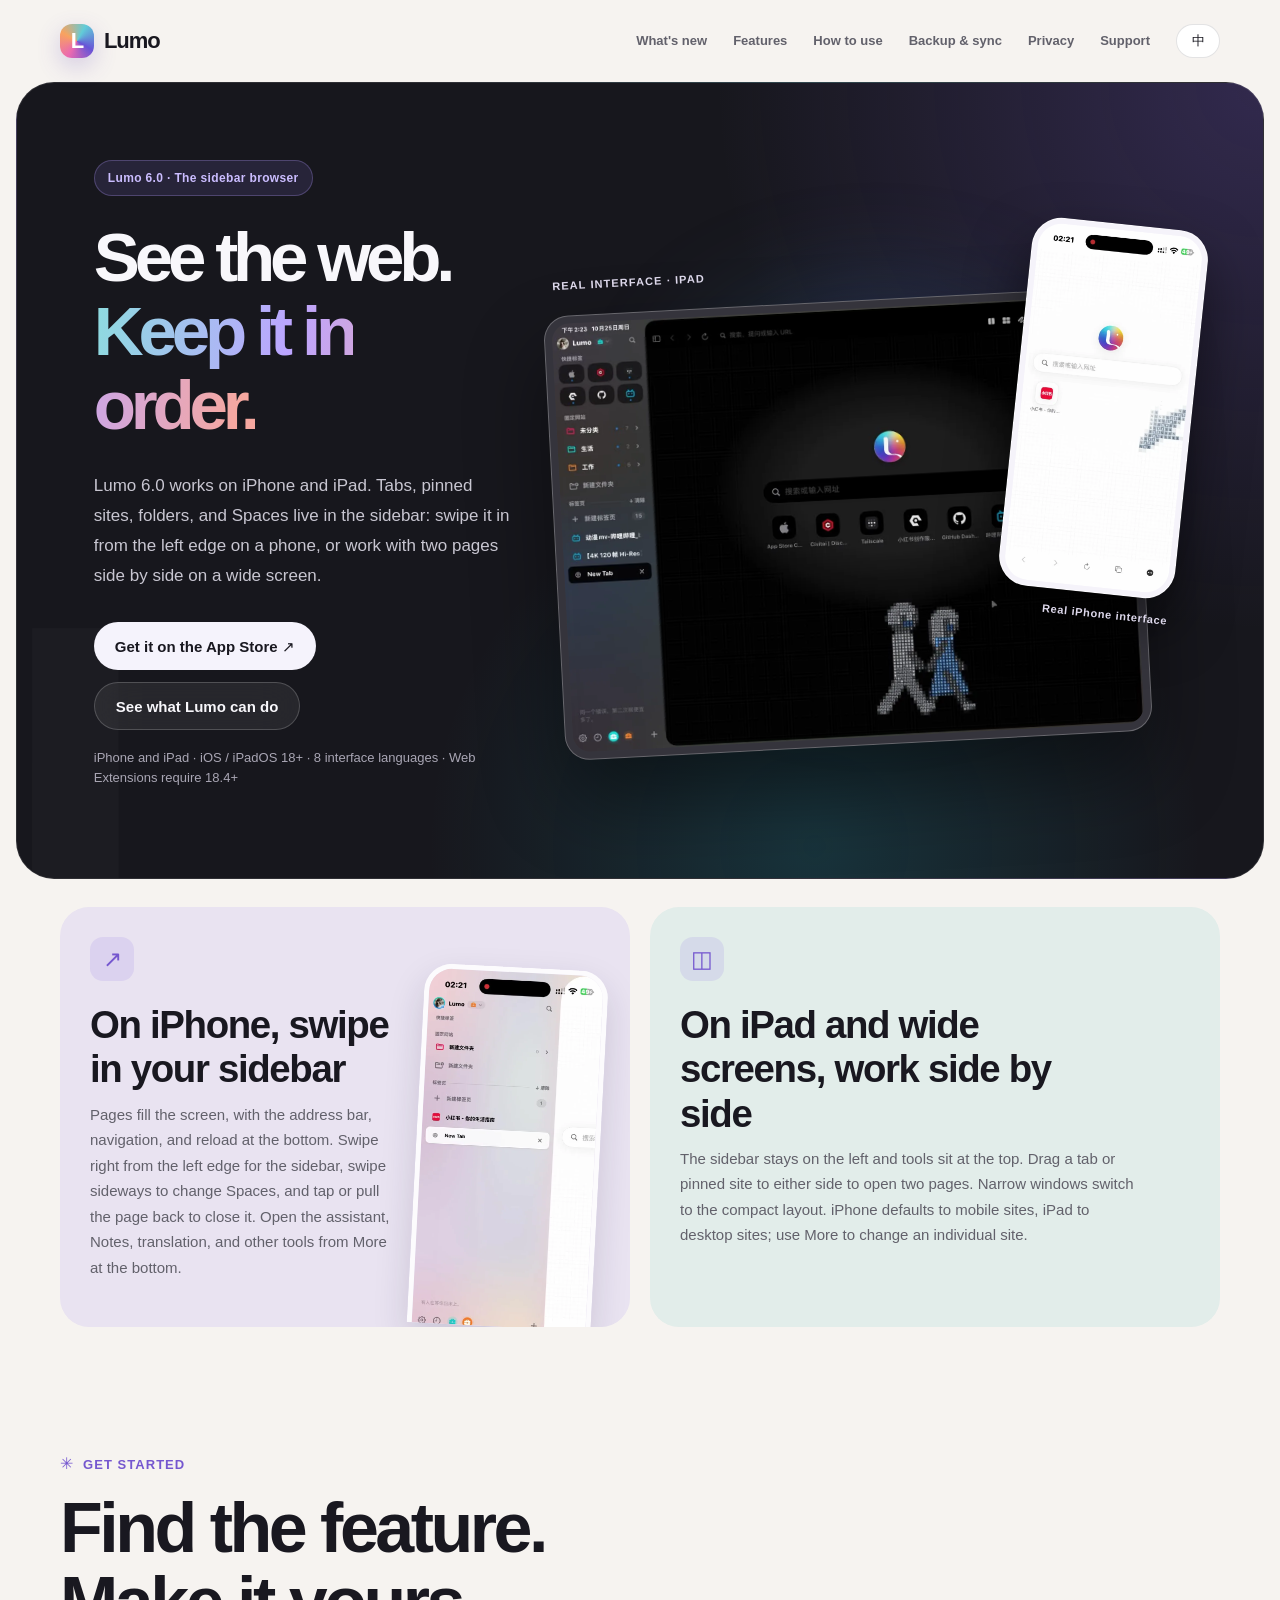
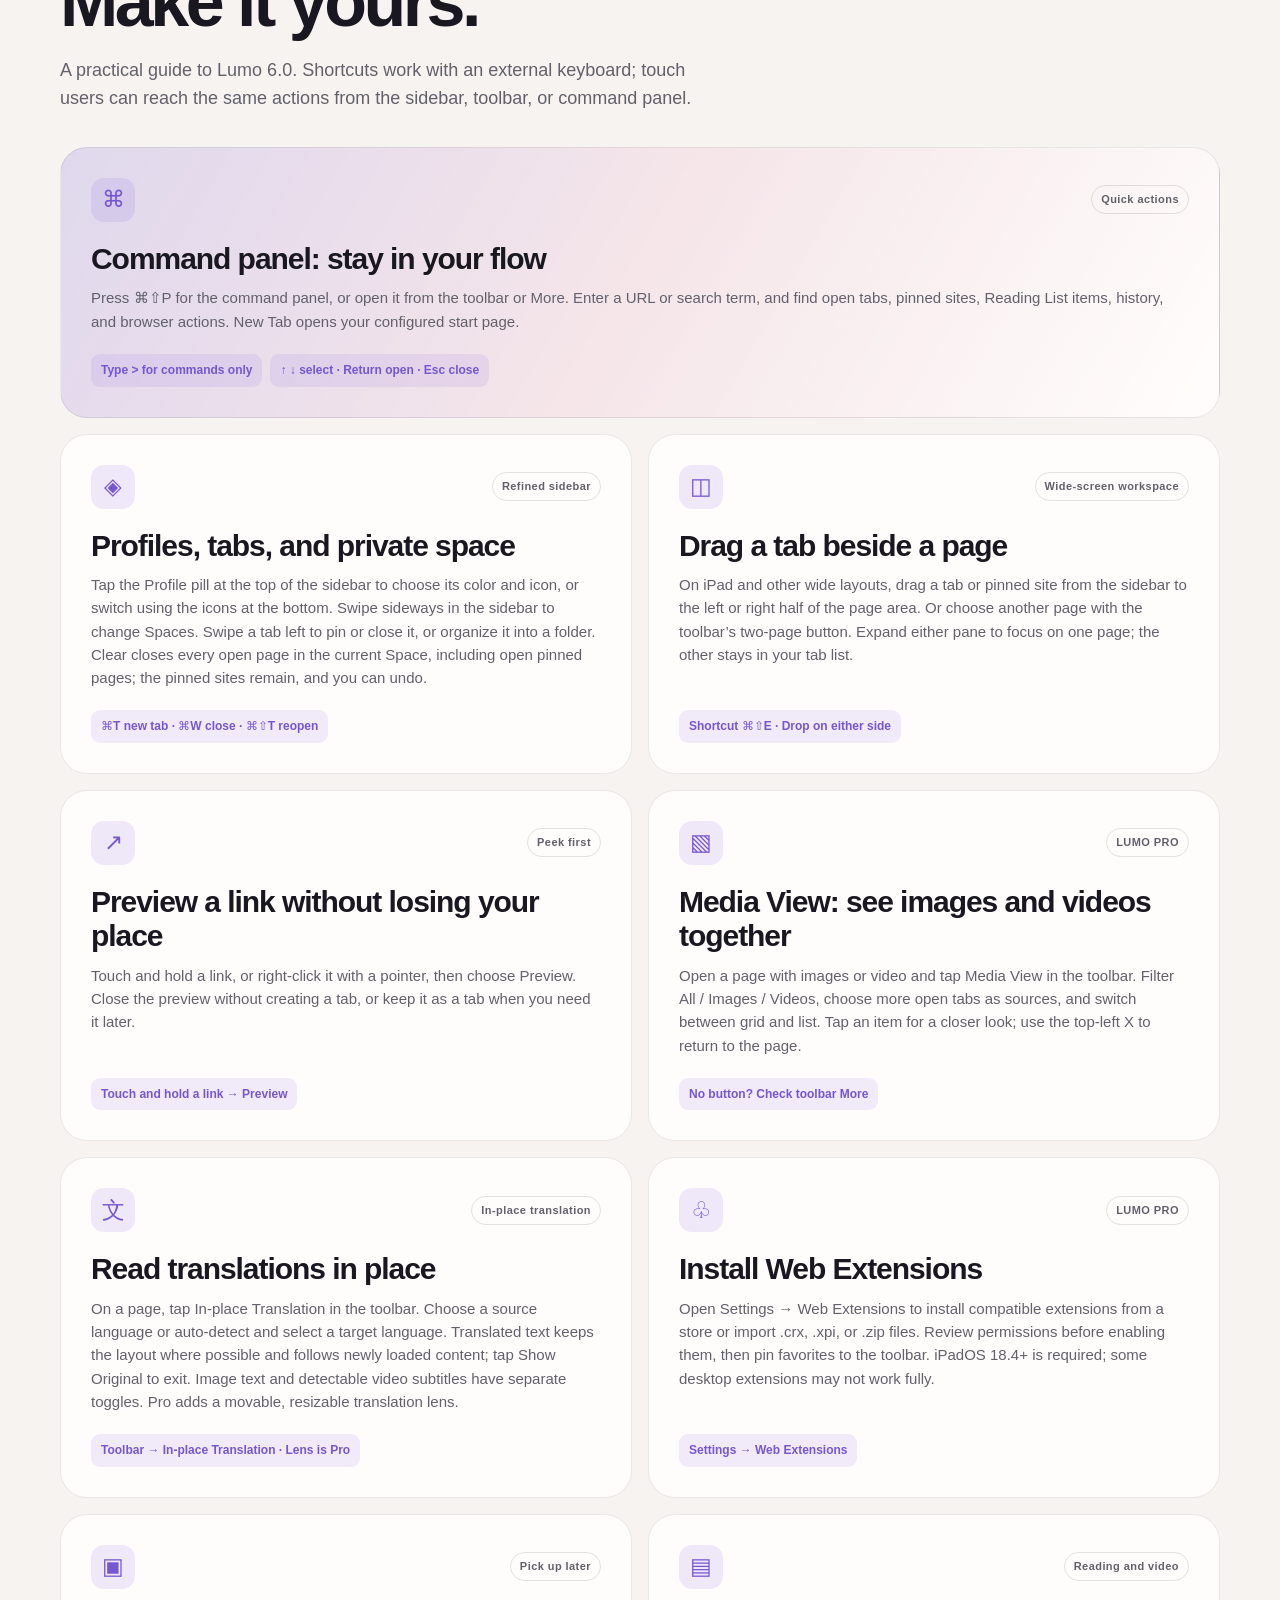
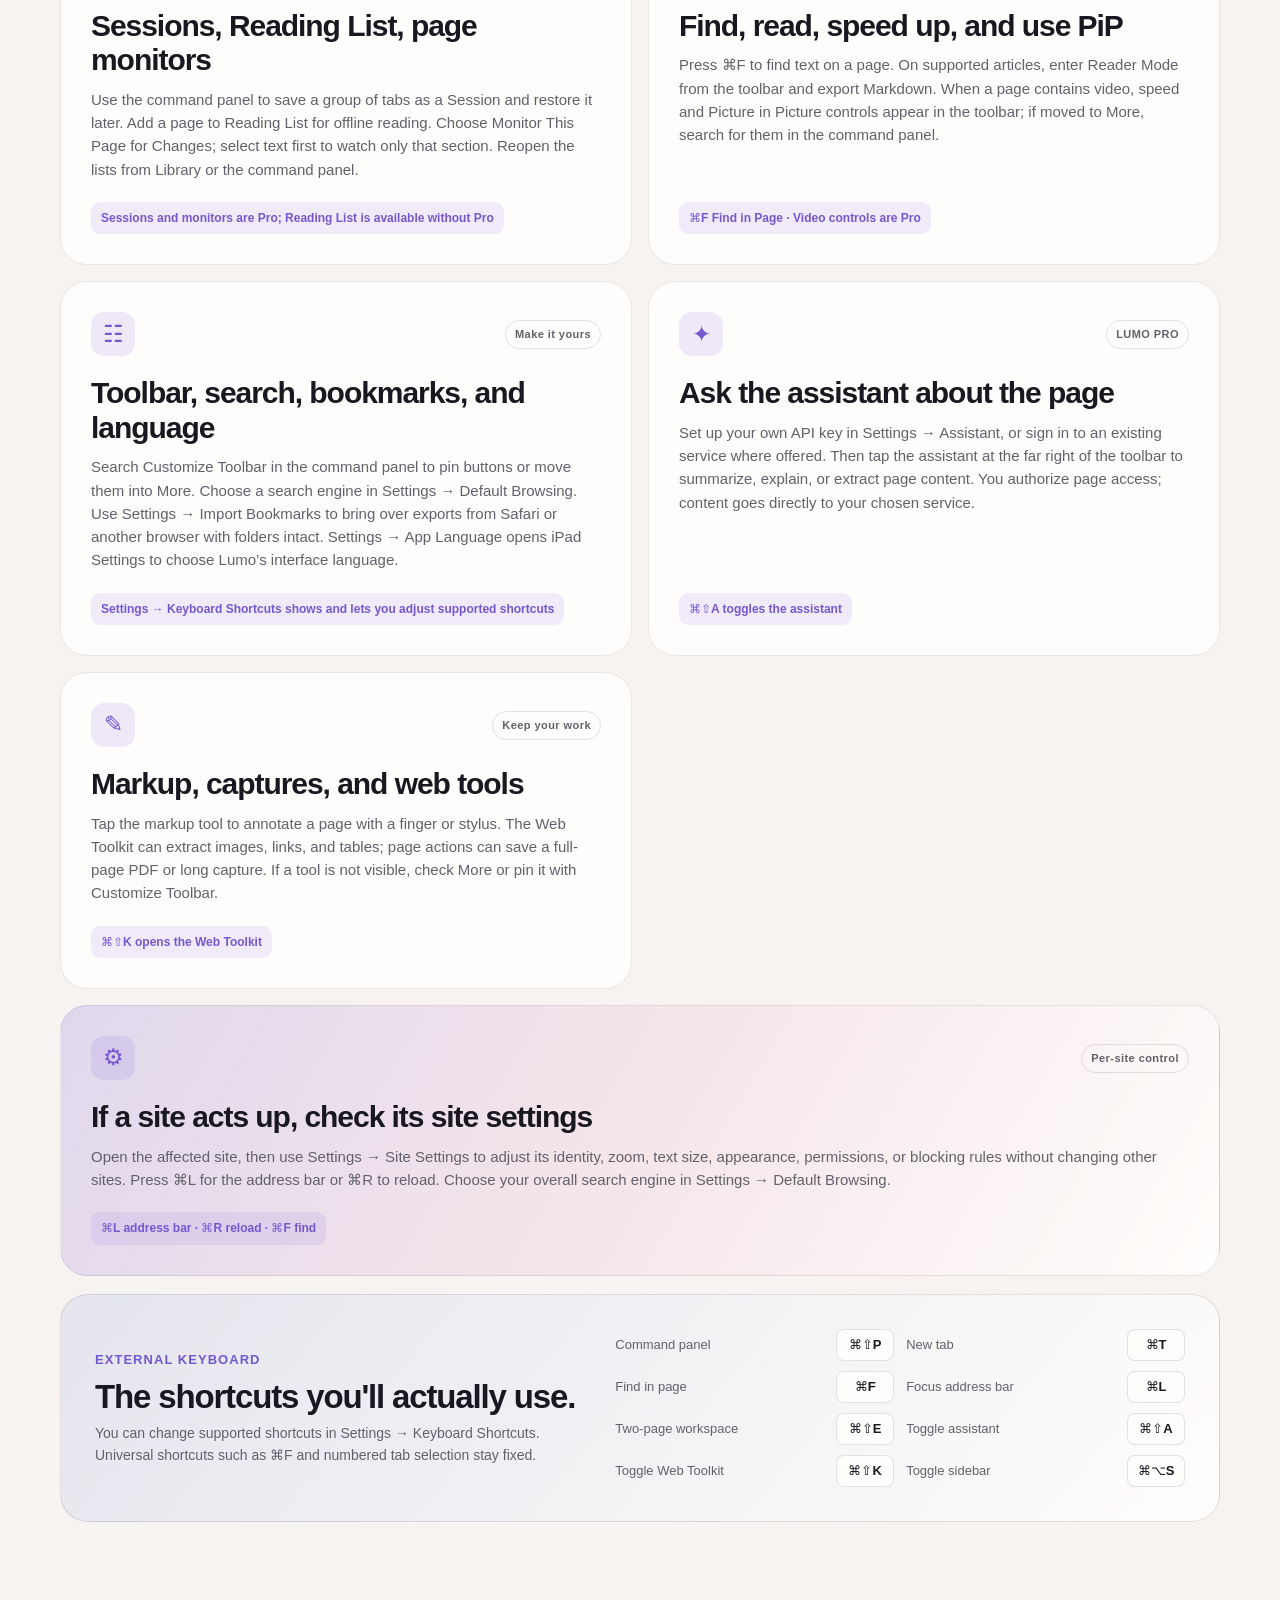
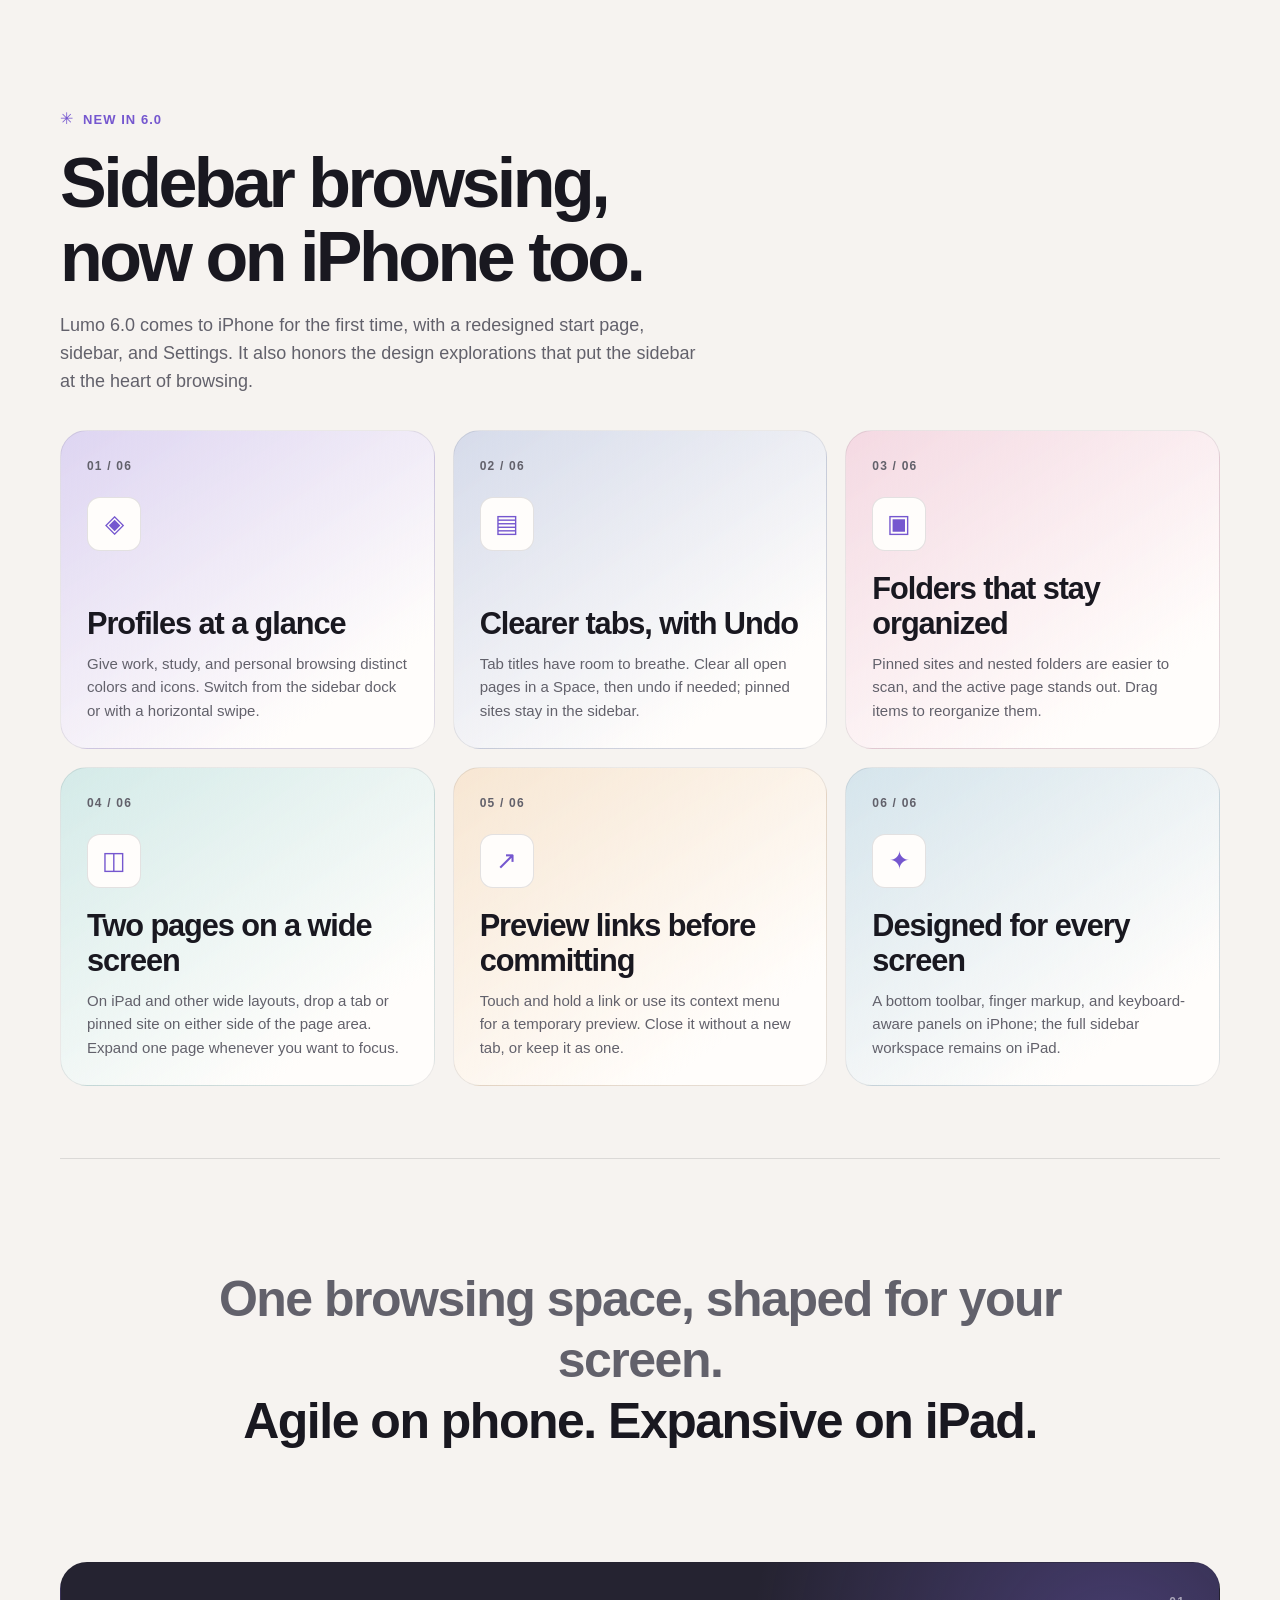
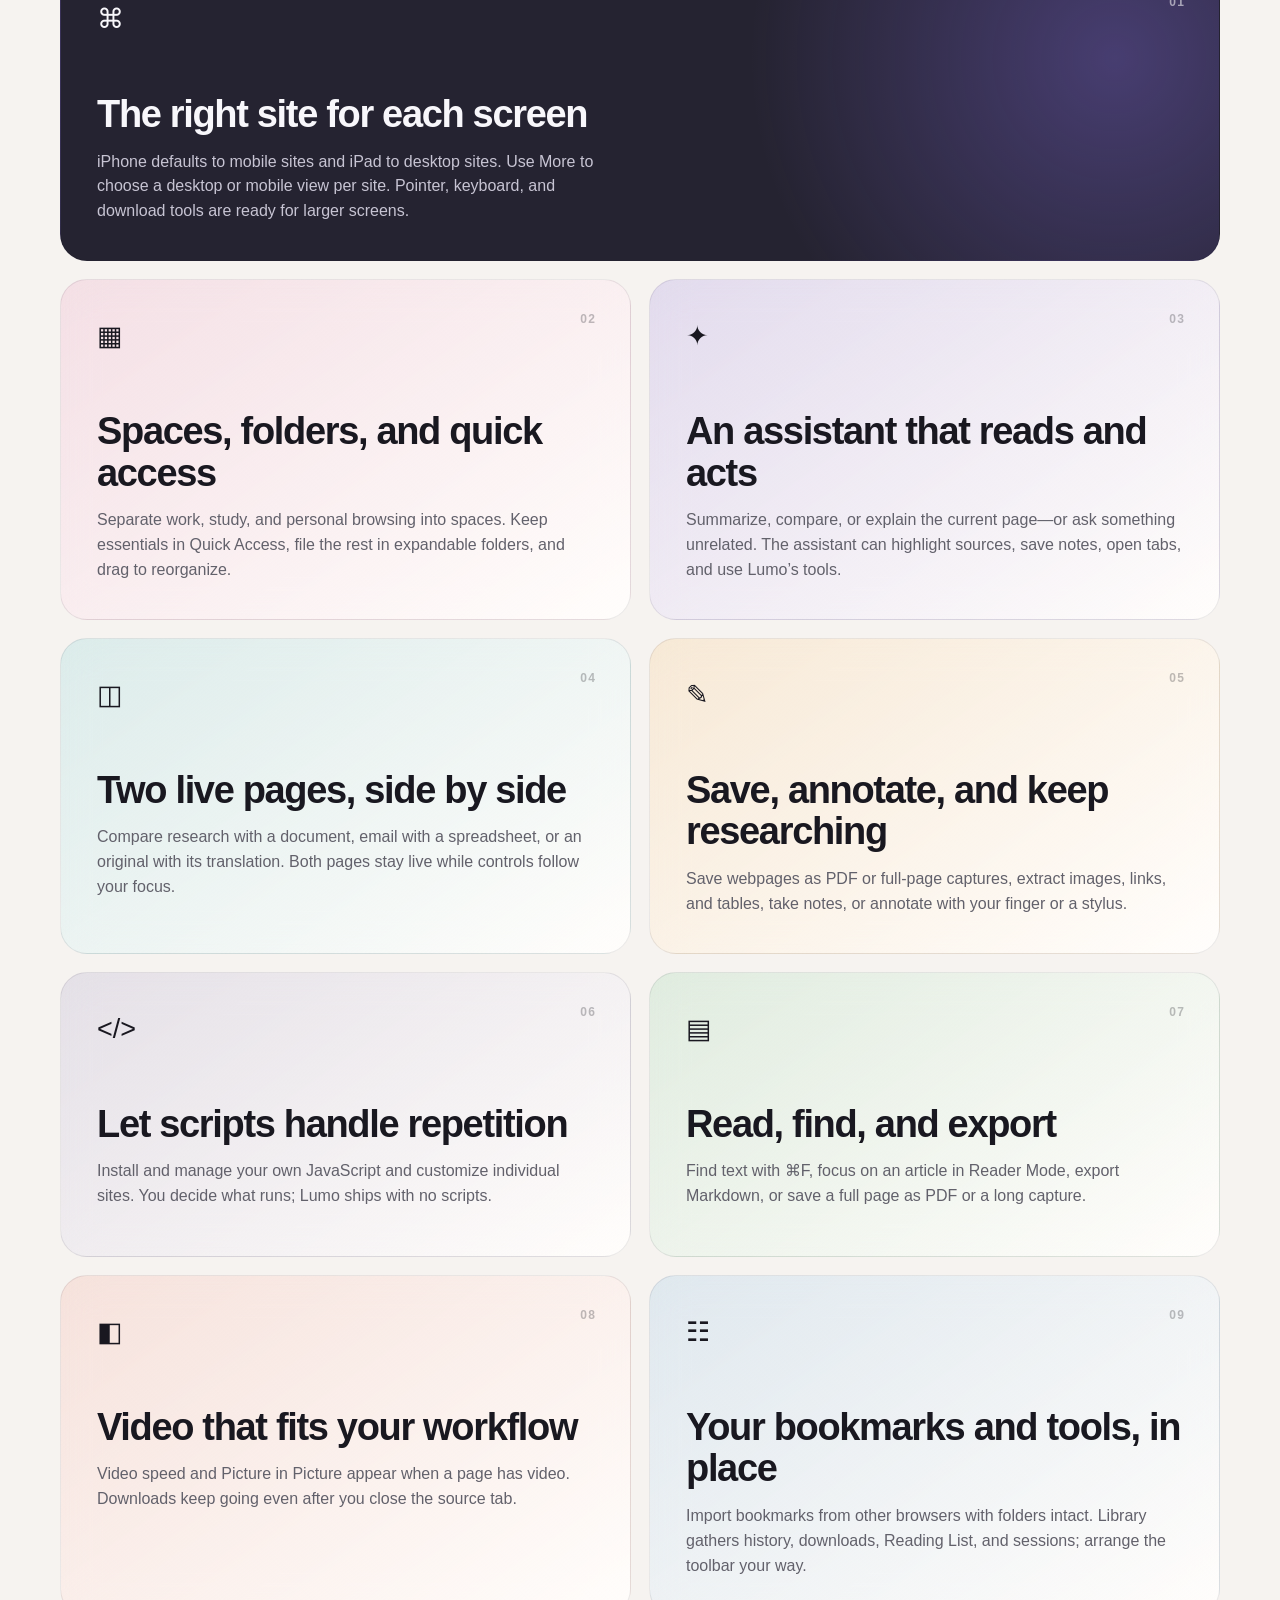
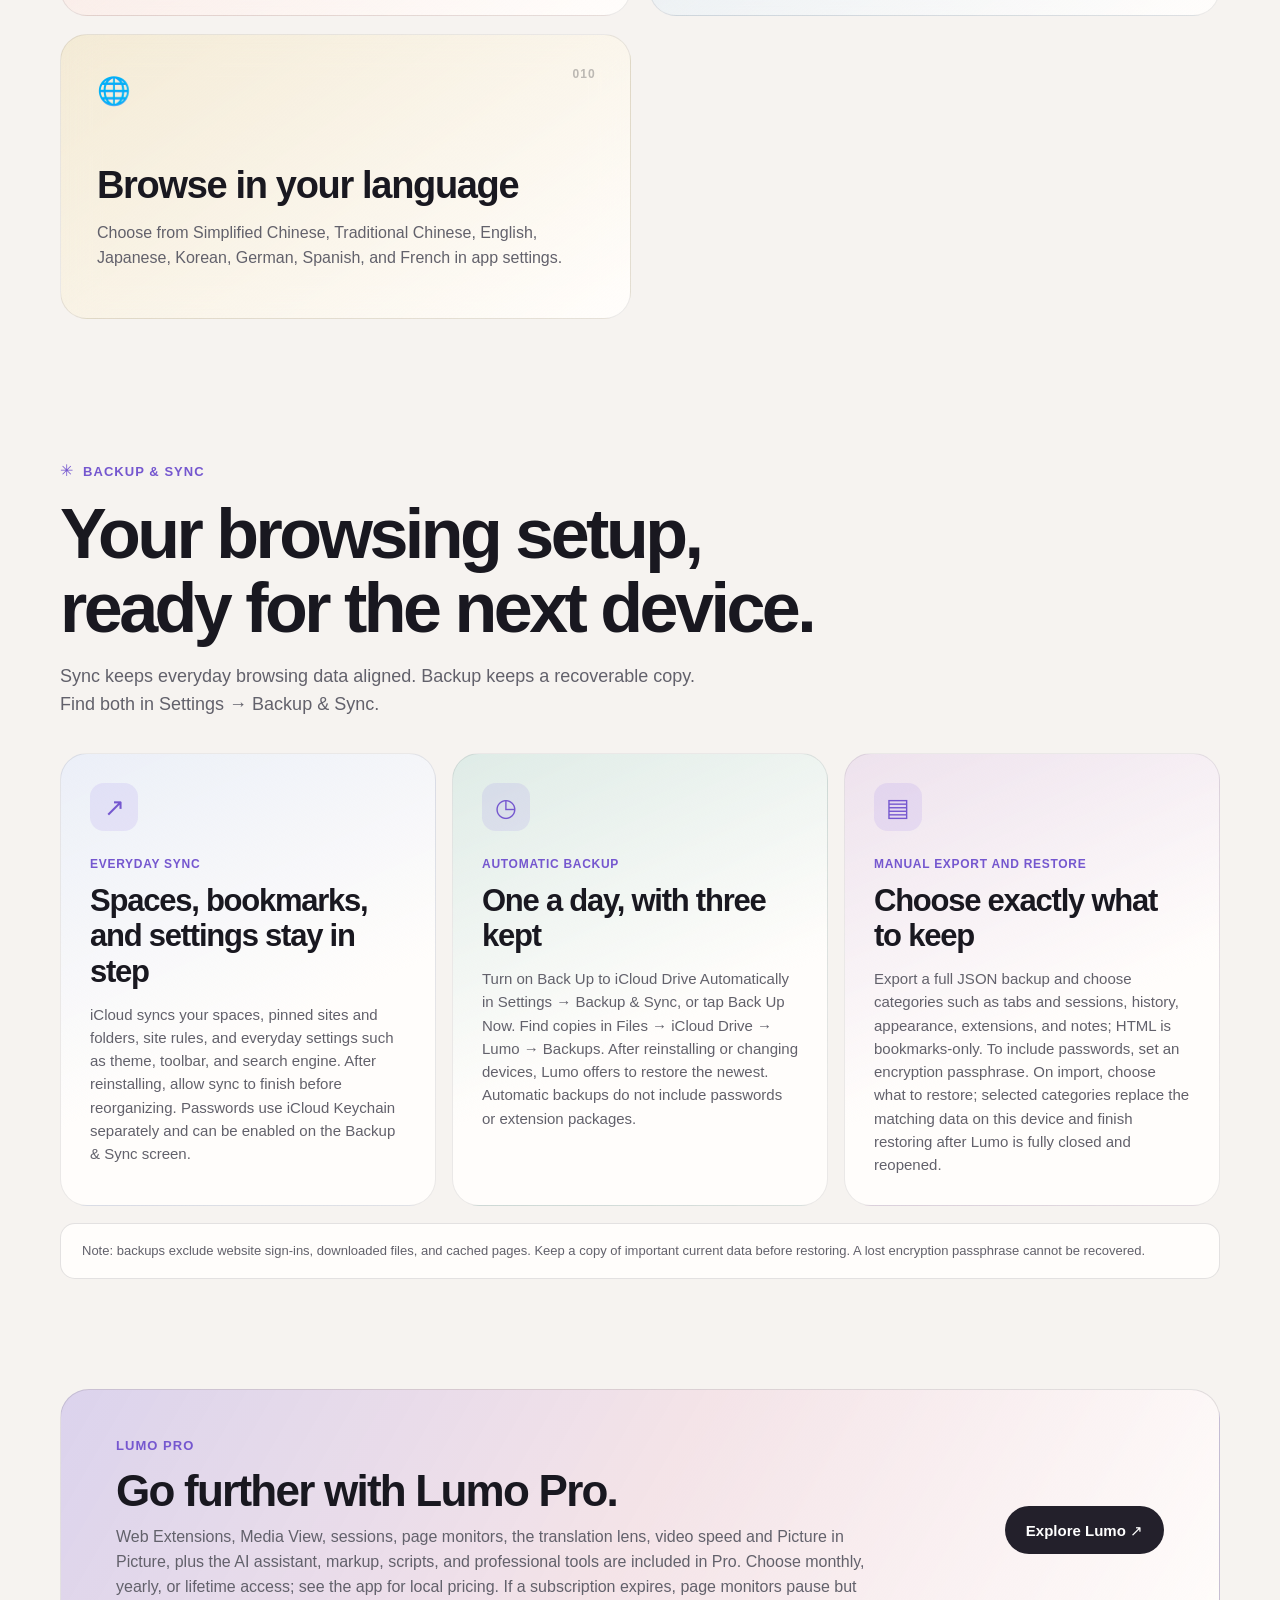
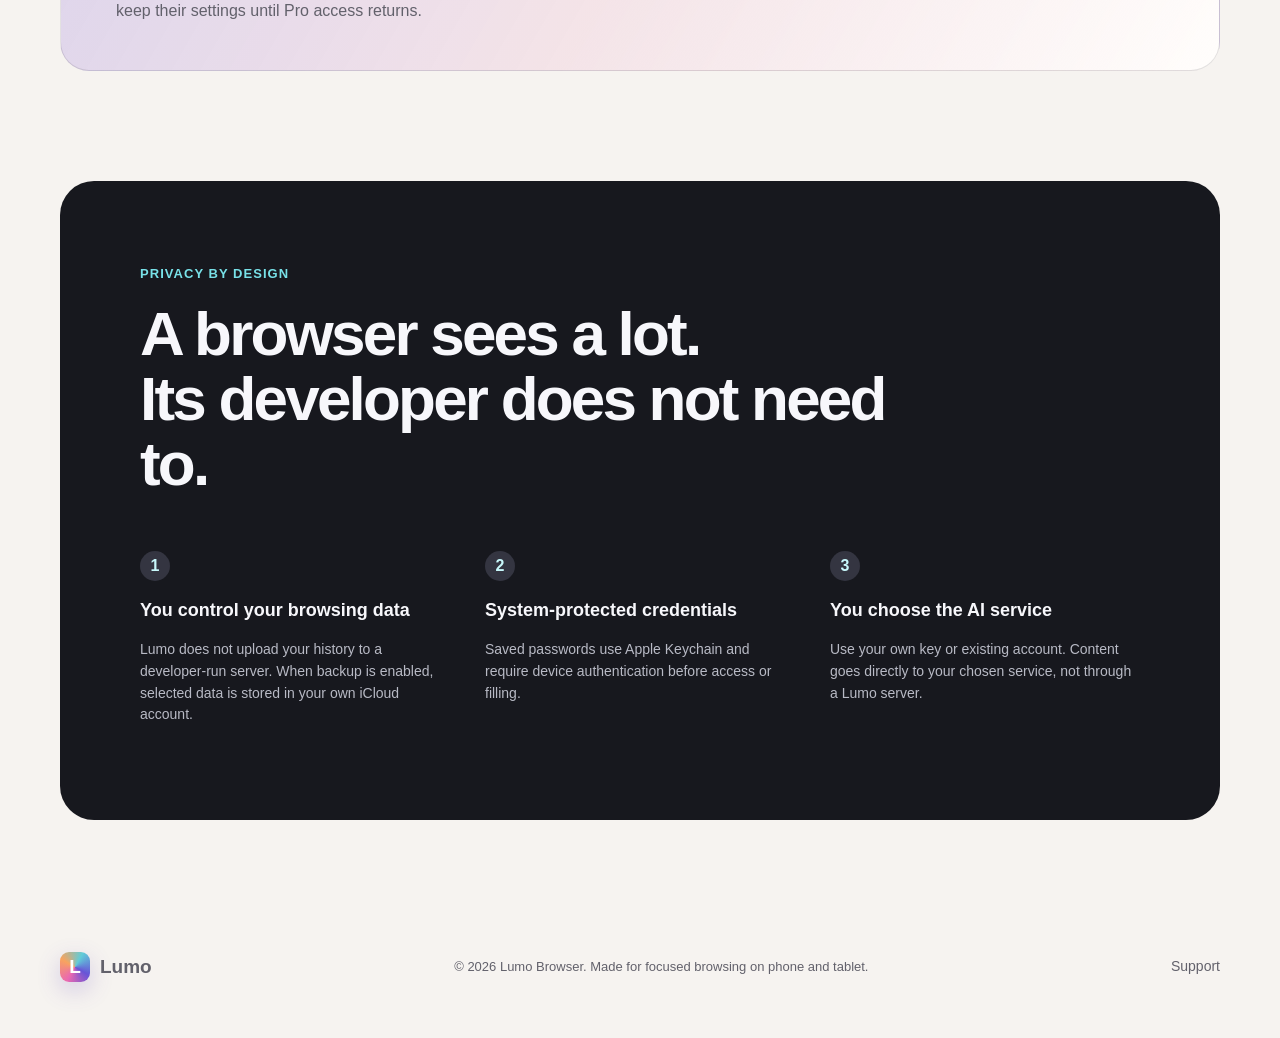
==== commit 4a620be1: "Redesign Lumo website around real device screenshots" ====
--- a/index.html
+++ b/index.html
@@ -8,6 +8,7 @@
   <title>Lumo 6.0 · iPhone 与 iPad 侧边栏浏览器</title>
   <link rel="icon" href="favicon.svg">
   <link rel="stylesheet" href="assets/style.css">
+  <link rel="stylesheet" href="assets/redesign.css">
 </head>
 <body>
   <header class="nav shell">
@@ -36,37 +37,21 @@
         <p class="availability" data-zh="iPhone 与 iPad · iOS / iPadOS 18 及以上 · 8 种界面语言 · 网页扩展需 18.4+" data-en="iPhone and iPad · iOS / iPadOS 18+ · 8 interface languages · Web Extensions require 18.4+">iPhone 与 iPad · iOS / iPadOS 18 及以上 · 8 种界面语言 · 网页扩展需 18.4+</p>
       </div>
 
-      <div class="browser-stage" aria-label="Lumo workspace preview">
-        <div class="browser-window">
-          <aside class="demo-sidebar">
-            <div class="demo-profile"><span class="avatar">L</span><strong>Lumo</strong><span class="demo-profile-pill">● <span data-zh="工作" data-en="Work">工作</span>⌄</span></div>
-            <div class="quick-grid"><b>G</b><b>W</b><b>N</b><b>D</b><b>F</b><b>A</b><b>C</b><b>M</b><b>⌘</b></div>
-            <div class="demo-folder"><span>▣</span><strong data-zh="项目" data-en="Projects">项目</strong><small>8</small></div>
-            <div class="demo-tab active"><span>◉</span><div><strong data-zh="项目文档" data-en="Project docs">项目文档</strong></div></div>
-            <div class="demo-tab"><span>◆</span><div><strong data-zh="数据面板" data-en="Dashboard">数据面板</strong></div></div>
-          </aside>
-          <section class="demo-page">
-            <div class="demo-toolbar"><span>‹</span><span>›</span><span>↻</span><div>🔒 example.com</div><span>▦</span><span>✦</span></div>
-            <div class="demo-document">
-              <span class="mini-label" data-zh="桌面网页" data-en="DESKTOP SITE">桌面网页</span>
-              <h2 data-zh="今天的工作，<br>不必回到电脑。" data-en="Today’s work,<br>without going back to a PC.">今天的工作，<br>不必回到电脑。</h2>
-              <div class="demo-lines"><i></i><i></i><i></i><i></i></div>
-            </div>
-          </section>
-          <aside class="demo-ai">
-            <div class="ai-title"><span>▦</span><strong data-zh="资料库" data-en="Library">资料库</strong></div>
-            <div class="demo-library-row"><span>◷</span><strong data-zh="历史记录" data-en="History">历史记录</strong></div>
-            <div class="demo-library-row"><span>↓</span><strong data-zh="下载" data-en="Downloads">下载</strong></div>
-            <div class="demo-library-row"><span>▤</span><strong data-zh="阅读列表" data-en="Reading List">阅读列表</strong></div>
-            <div class="demo-library-row"><span>▣</span><strong data-zh="会话" data-en="Sessions">会话</strong></div>
-          </aside>
-          <div class="demo-command" aria-hidden="true"><div class="command-search"><span>⌕</span><span data-zh="搜索、输入网址或运行命令" data-en="Search, enter a URL, or run a command">搜索、输入网址或运行命令</span><kbd>⌘⇧P</kbd></div><div class="command-options"><span data-zh="新建标签页" data-en="New Tab">新建标签页</span><span data-zh="页内查找" data-en="Find in Page">页内查找</span><span data-zh="自定工具栏" data-en="Customize Toolbar">自定工具栏</span></div></div>
-        </div>
+      <div class="real-stage" aria-label="Real Lumo screenshots on iPad and iPhone">
+        <div class="stage-glow" aria-hidden="true"></div>
+        <figure class="real-ipad">
+          <img src="assets/lumo-ipad-real.webp" width="1376" height="1032" alt="Lumo 6.0 running on iPad, showing the sidebar and start page" fetchpriority="high">
+          <figcaption><span data-zh="真实画面 · iPad" data-en="Real interface · iPad">真实画面 · iPad</span><span>01 / 02</span></figcaption>
+        </figure>
+        <figure class="real-iphone">
+          <img src="assets/lumo-iphone-home.webp" width="630" height="1368" alt="Lumo 6.0 start page and bottom toolbar on iPhone" fetchpriority="high">
+          <figcaption data-zh="iPhone 真实画面" data-en="Real iPhone interface">iPhone 真实画面</figcaption>
+        </figure>
       </div>
     </section>
 
     <section class="device-guide shell" aria-label="Layouts for different screens">
-      <article><span class="device-icon">↗</span><h2 data-zh="在 iPhone 上，一滑打开侧边栏" data-en="On iPhone, swipe in your sidebar">在 iPhone 上，一滑打开侧边栏</h2><p data-zh="网页铺满屏幕，地址栏、前进后退和刷新按钮在底部。从左边缘向右滑打开侧边栏，左右滑动切换空间；点网页或往左拉即可收起。助手、笔记、翻译等工具可从底部「更多」打开。" data-en="Pages fill the screen, with the address bar, navigation, and reload at the bottom. Swipe right from the left edge for the sidebar, swipe sideways to change Spaces, and tap or pull the page back to close it. Open the assistant, Notes, translation, and other tools from More at the bottom.">网页铺满屏幕，地址栏、前进后退和刷新按钮在底部。从左边缘向右滑打开侧边栏，左右滑动切换空间；点网页或往左拉即可收起。助手、笔记、翻译等工具可从底部「更多」打开。</p></article>
+      <article class="phone-story"><div><span class="device-icon">↗</span><h2 data-zh="在 iPhone 上，一滑打开侧边栏" data-en="On iPhone, swipe in your sidebar">在 iPhone 上，一滑打开侧边栏</h2><p data-zh="网页铺满屏幕，地址栏、前进后退和刷新按钮在底部。从左边缘向右滑打开侧边栏，左右滑动切换空间；点网页或往左拉即可收起。助手、笔记、翻译等工具可从底部「更多」打开。" data-en="Pages fill the screen, with the address bar, navigation, and reload at the bottom. Swipe right from the left edge for the sidebar, swipe sideways to change Spaces, and tap or pull the page back to close it. Open the assistant, Notes, translation, and other tools from More at the bottom.">网页铺满屏幕，地址栏、前进后退和刷新按钮在底部。从左边缘向右滑打开侧边栏，左右滑动切换空间；点网页或往左拉即可收起。助手、笔记、翻译等工具可从底部「更多」打开。</p></div><img src="assets/lumo-iphone-sidebar.webp" width="630" height="1368" alt="Lumo sidebar opened with a swipe on iPhone" loading="lazy"></article>
       <article><span class="device-icon">◫</span><h2 data-zh="在 iPad 和宽屏上，并排工作" data-en="On iPad and wide screens, work side by side">在 iPad 和宽屏上，并排工作</h2><p data-zh="侧边栏常驻左侧，工具栏位于顶部。把标签或固定网站拖到网页左半边或右半边即可开启双网页；窄窗口会自动切换为手机式布局。普通 iPhone 默认移动版网站，iPad 默认桌面版，也可从「更多」为单个网站切换。" data-en="The sidebar stays on the left and tools sit at the top. Drag a tab or pinned site to either side to open two pages. Narrow windows switch to the compact layout. iPhone defaults to mobile sites, iPad to desktop sites; use More to change an individual site.">侧边栏常驻左侧，工具栏位于顶部。把标签或固定网站拖到网页左半边或右半边即可开启双网页；窄窗口会自动切换为手机式布局。普通 iPhone 默认移动版网站，iPad 默认桌面版，也可从「更多」为单个网站切换。</p></article>
     </section>
 
--- a/assets/redesign.css
+++ b/assets/redesign.css
@@ -0,0 +1,308 @@
+/* Lumo 6.0 — an editorial frame for the real product. */
+:root {
+  color-scheme: light;
+  --bg: #f6f3f0;
+  --surface: #fffdfb;
+  --ink: #191820;
+  --dim: #62616b;
+  --line: rgba(25, 24, 32, .12);
+  --brand: #7557cf;
+  --ease-out: cubic-bezier(.23, 1, .32, 1);
+}
+
+body {
+  background: var(--bg);
+}
+
+::selection { background: #d9c9fb; color: #191820; }
+:focus-visible { outline: 3px solid #a88bff; outline-offset: 3px; }
+
+.nav, header.shell {
+  height: 82px;
+}
+.nav .brand, header.shell .brand {
+  font-size: 22px;
+  letter-spacing: -.05em;
+}
+.mark {
+  border-radius: 12px;
+  background: conic-gradient(from 30deg, #61ccd8, #6754d7, #ea69b0, #f8a35f, #61ccd8);
+  box-shadow: 0 8px 23px rgba(96, 71, 183, .23);
+}
+.nav nav a, header.shell nav a {
+  font-size: 13px;
+  font-weight: 680;
+}
+.language {
+  min-width: 44px;
+  background: #fff;
+}
+
+.hero.shell {
+  position: relative;
+  width: min(1376px, calc(100% - 32px));
+  min-height: 740px;
+  grid-template-columns: minmax(0, .8fr) minmax(0, 1.2fr);
+  gap: clamp(24px, 3vw, 56px);
+  overflow: hidden;
+  padding: clamp(42px, 6vw, 82px);
+  border: 1px solid rgba(255, 255, 255, .1);
+  border-radius: 38px;
+  background:
+    radial-gradient(circle at 100% 0%, rgba(122, 91, 208, .27), transparent 37%),
+    radial-gradient(circle at 64% 96%, rgba(28, 164, 182, .2), transparent 35%),
+    #17171d;
+  color: #f8f7fb;
+}
+.hero.shell::after {
+  content: "L";
+  position: absolute;
+  left: -25px;
+  bottom: -255px;
+  color: rgba(255, 255, 255, .025);
+  font-size: 600px;
+  font-weight: 800;
+  line-height: 1;
+  pointer-events: none;
+}
+.hero-copy { position: relative; z-index: 2; }
+.version-badge {
+  border-color: rgba(171, 150, 243, .29);
+  background: rgba(144, 119, 231, .14);
+  color: #cbbdff;
+  font-size: 12px;
+}
+.hero h1 {
+  margin-block: 25px 28px;
+  max-width: 540px;
+  font-size: clamp(52px, 5.4vw, 76px);
+  line-height: 1.07;
+  letter-spacing: -.075em;
+}
+.hero h1 em {
+  background: linear-gradient(98deg, #8ddcdf 0%, #bca5ff 47%, #f6a8a0 95%);
+  -webkit-background-clip: text;
+  background-clip: text;
+}
+.hero .lead {
+  max-width: 480px;
+  color: #c8c6d1;
+  font-size: 17px;
+  line-height: 1.75;
+}
+.hero .availability { color: #a9a6b4; }
+.button {
+  transition: transform 150ms var(--ease-out), background-color 150ms ease;
+}
+.button:active, .language:active { transform: scale(.97); }
+.hero .button.primary, .button.primary {
+  color: #191820;
+  background: #f5f3fc;
+}
+.hero .button.secondary {
+  border-color: rgba(255, 255, 255, .19);
+  color: #f8f7fb;
+  background: rgba(255, 255, 255, .07);
+}
+
+.real-stage {
+  position: relative;
+  z-index: 1;
+  min-width: 0;
+  min-height: 560px;
+  isolation: isolate;
+}
+.stage-glow {
+  position: absolute;
+  inset: 11% 4% 12% 6%;
+  z-index: -1;
+  border-radius: 50%;
+  background: radial-gradient(circle, rgba(122, 89, 235, .5), rgba(57, 117, 164, .2) 47%, transparent 73%);
+  filter: blur(42px);
+}
+.real-ipad, .real-iphone { position: absolute; margin: 0; }
+.real-ipad {
+  top: 18%;
+  left: 0;
+  width: 93%;
+  padding: 7px;
+  border: 1px solid rgba(255, 255, 255, .25);
+  border-radius: 25px;
+  background: #35343c;
+  box-shadow: 0 40px 80px rgba(0, 0, 0, .43);
+  transform: rotate(-3deg);
+}
+.real-ipad img {
+  display: block;
+  width: 100%;
+  height: auto;
+  border-radius: 18px;
+}
+.real-ipad figcaption {
+  position: absolute;
+  top: -39px;
+  left: 10px;
+  right: 0;
+  display: flex;
+  justify-content: space-between;
+  color: #ddd8eb;
+  font-size: 11px;
+  font-weight: 750;
+  letter-spacing: .1em;
+  text-transform: uppercase;
+}
+.real-iphone {
+  top: 4%;
+  right: -1%;
+  width: clamp(128px, 28%, 190px);
+  padding: 5px;
+  border: 1px solid rgba(255, 255, 255, .57);
+  border-radius: 30px;
+  background: #f5f3fa;
+  box-shadow: 0 28px 55px rgba(0, 0, 0, .5);
+  transform: rotate(6deg);
+}
+.real-iphone img {
+  display: block;
+  width: 100%;
+  height: auto;
+  border-radius: 24px;
+}
+.real-iphone figcaption {
+  position: absolute;
+  right: 2px;
+  bottom: -30px;
+  width: max-content;
+  color: #ddd8eb;
+  font-size: 11px;
+  font-weight: 750;
+  letter-spacing: .06em;
+}
+
+.device-guide { gap: 20px; padding-top: 28px; padding-bottom: 70px; }
+.device-guide article {
+  min-height: 370px;
+  background: #e9e3f1;
+  border: 0;
+  border-radius: 29px;
+  overflow: hidden;
+}
+.device-guide article:nth-child(2) {
+  background: #e2edea;
+}
+.device-guide h2 { max-width: 410px; font-size: clamp(28px, 3vw, 39px); }
+.device-guide p { max-width: 460px; line-height: 1.7; }
+.phone-story { display: grid; grid-template-columns: minmax(0, 1fr) 36%; gap: 18px; }
+.phone-story > img {
+  width: 100%;
+  height: auto;
+  max-height: 360px;
+  align-self: end;
+  object-fit: cover;
+  object-position: top;
+  border: 5px solid rgba(255, 255, 255, .85);
+  border-bottom: 0;
+  border-radius: 28px 28px 0 0;
+  box-shadow: 0 15px 35px rgba(36, 26, 60, .15);
+  transform: translateY(30px) rotate(3deg);
+}
+
+.section-heading .eyebrow::before {
+  content: "✳";
+  margin-right: 9px;
+  font-size: 16px;
+}
+.section-heading h2 { max-width: 850px; }
+.whats-new { padding-top: 75px; }
+.highlight-grid, .features { gap: 18px; }
+.highlight, .feature, .guide-card, .backup-card {
+  border-color: rgba(25, 24, 32, .09);
+  border-radius: 27px;
+  background-color: #fffdfb;
+}
+.highlight { min-height: 290px; }
+.highlight-symbol, .guide-icon, .device-icon {
+  border-radius: 13px;
+}
+.highlight h3 { font-size: clamp(23px, 2.4vw, 31px); }
+.statement {
+  padding-block: 110px;
+  border-top: 1px solid var(--line);
+}
+.statement p { max-width: 950px; margin-inline: auto; font-weight: 690; }
+.features { counter-reset: feature; }
+.feature { position: relative; min-height: 285px; counter-increment: feature; }
+.feature::after {
+  content: "0" counter(feature);
+  position: absolute;
+  top: 30px;
+  right: 34px;
+  color: rgba(25, 24, 32, .28);
+  font-size: 12px;
+  font-weight: 800;
+  letter-spacing: .1em;
+}
+.feature h2 { margin-top: 53px; }
+.feature:first-child {
+  grid-column: 1 / -1;
+  min-height: 280px;
+  color: #f8f7fb;
+  background: radial-gradient(circle at 91% 32%, rgba(143, 117, 246, .32), transparent 34%), #252331;
+}
+.feature:first-child p { color: #c7c4d3; }
+.feature:first-child::after { color: rgba(255, 255, 255, .55); }
+.privacy { border-radius: 34px; }
+.pro-note { border-radius: 29px; }
+.pro-note .button.primary { color: #fff; background: #23202b; }
+.legal { background: transparent; }
+
+@media (hover: hover) and (pointer: fine) {
+  .button:hover { transform: translateY(-2px); }
+  .feature, .highlight { transition: transform 200ms var(--ease-out), box-shadow 200ms var(--ease-out); }
+  .feature:hover, .highlight:hover { transform: translateY(-4px); box-shadow: 0 16px 42px rgba(43, 36, 67, .09); }
+}
+
+@media (max-width: 1100px) {
+  .hero.shell { grid-template-columns: 1fr; gap: 20px; padding: 50px; }
+  .hero-copy { text-align: center; }
+  .hero h1, .hero .lead { margin-inline: auto; }
+  .hero .actions { justify-content: center; }
+  .real-stage { width: min(740px, 100%); margin-inline: auto; min-height: 520px; }
+}
+@media (max-width: 700px) {
+  .nav, header.shell { height: 67px; }
+  .nav nav, header.shell nav { gap: 10px; }
+  .nav nav > a[href="#features"],
+  .nav nav > a[href="#how-to"],
+  .nav nav > a[href^="index.html"] { display: inline-flex; font-size: 12px; }
+  .hero.shell { width: calc(100% - 20px); padding: 38px 25px 25px; border-radius: 28px; }
+  .hero h1 { font-size: clamp(44px, 11vw, 62px); }
+  .hero .lead { font-size: 15px; }
+  .hero .availability { font-size: 11px; }
+  .real-stage { min-height: clamp(300px, 80vw, 460px); }
+  .real-ipad { top: 20%; width: 97%; border-radius: 16px; padding: 4px; }
+  .real-ipad img { border-radius: 11px; }
+  .real-iphone { top: 3%; width: 28%; min-width: 100px; right: -1%; border-radius: 21px; padding: 3px; }
+  .real-iphone img { border-radius: 16px; }
+  .real-ipad figcaption, .real-iphone figcaption { font-size: 9px; }
+  .device-guide { padding-top: 20px; padding-bottom: 50px; }
+  .device-guide article { min-height: 0; }
+  .phone-story { grid-template-columns: minmax(0, 1fr) 33%; }
+  .phone-story > img { max-height: 310px; }
+  .feature:first-child { grid-column: auto; }
+  .statement { padding-block: 80px; }
+}
+@media (max-width: 430px) {
+  .hero.shell { padding-inline: 21px; }
+  .hero h1 { font-size: 46px; }
+  .hero .button { width: 100%; }
+  .real-stage { min-height: 300px; }
+  .phone-story { display: block; }
+  .phone-story > img { display: block; width: min(220px, 65%); max-height: 300px; margin: 22px auto 0; }
+  .device-guide h2 { font-size: 24px; }
+  .device-guide p { font-size: 13px; }
+}
+@media (prefers-reduced-motion: reduce) {
+  .button, .feature, .highlight { transition: none; }
+  .button:hover, .feature:hover, .highlight:hover { transform: none; }
+}
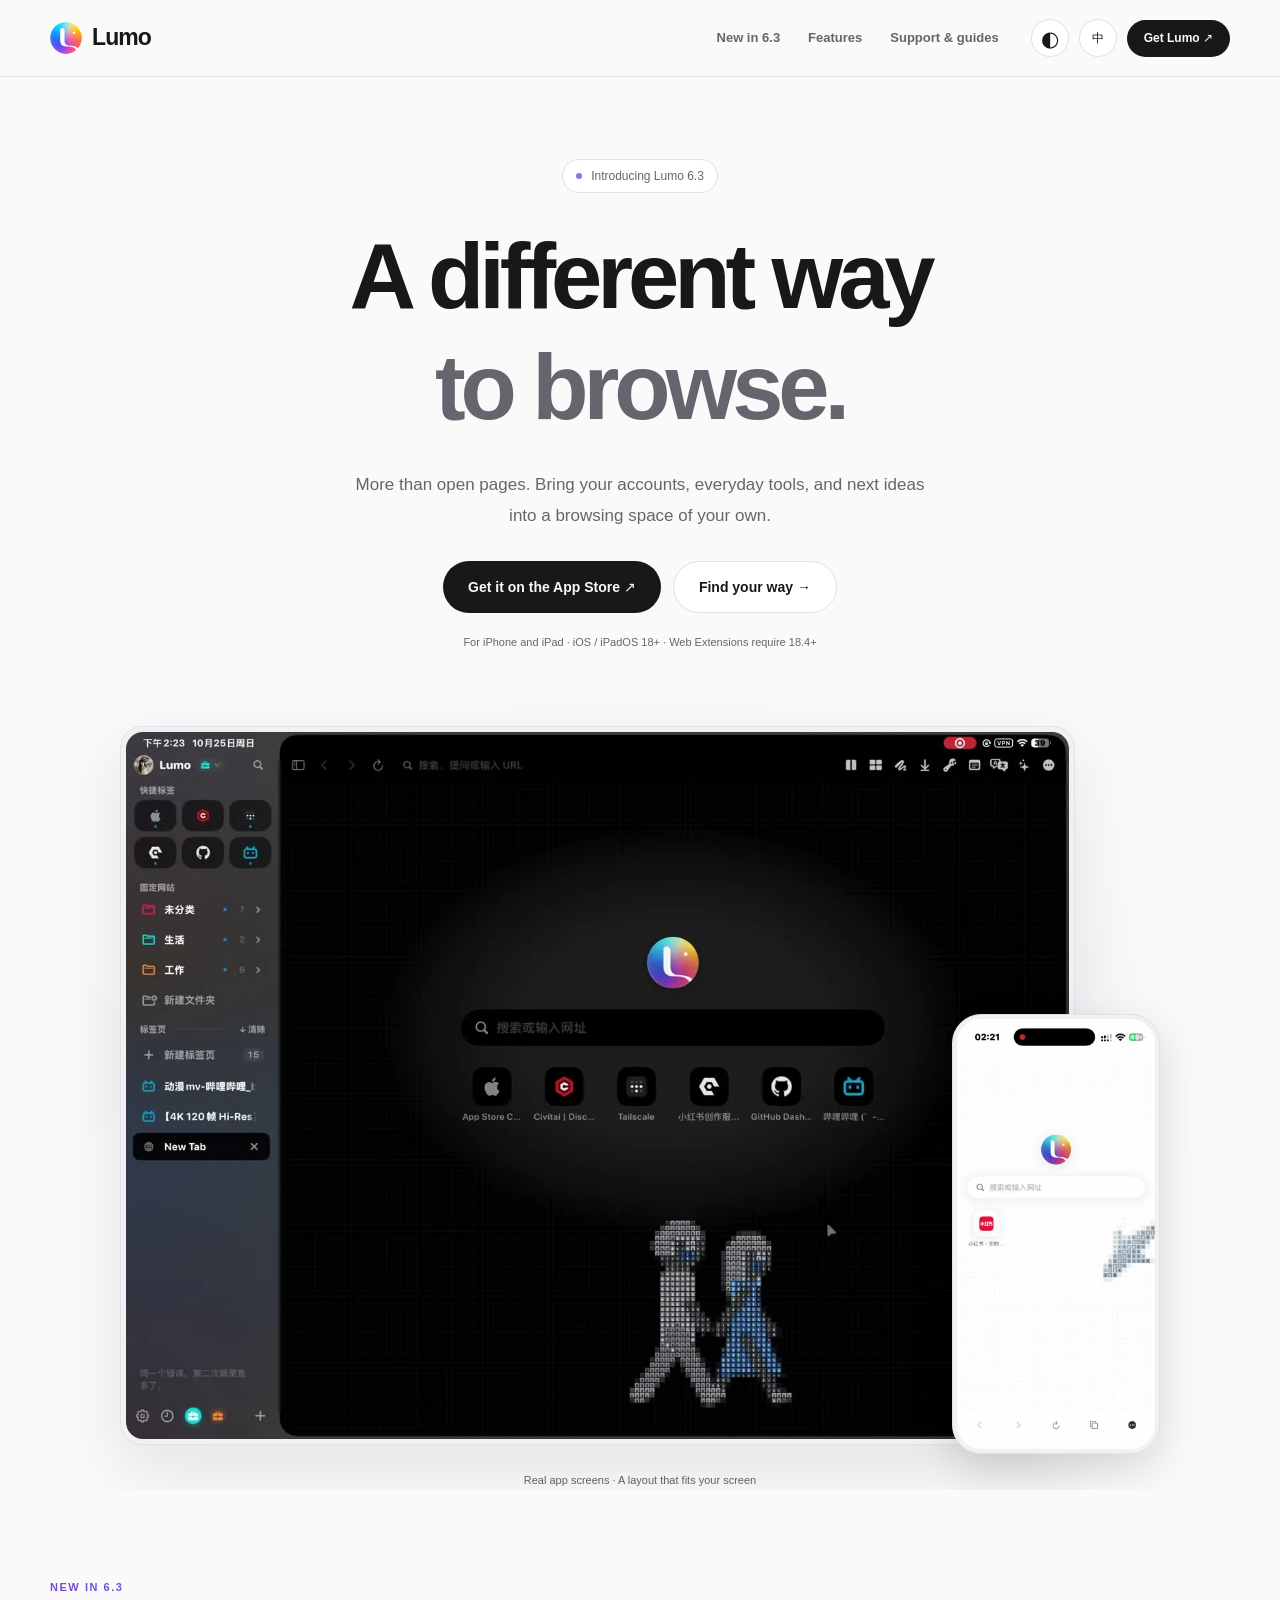
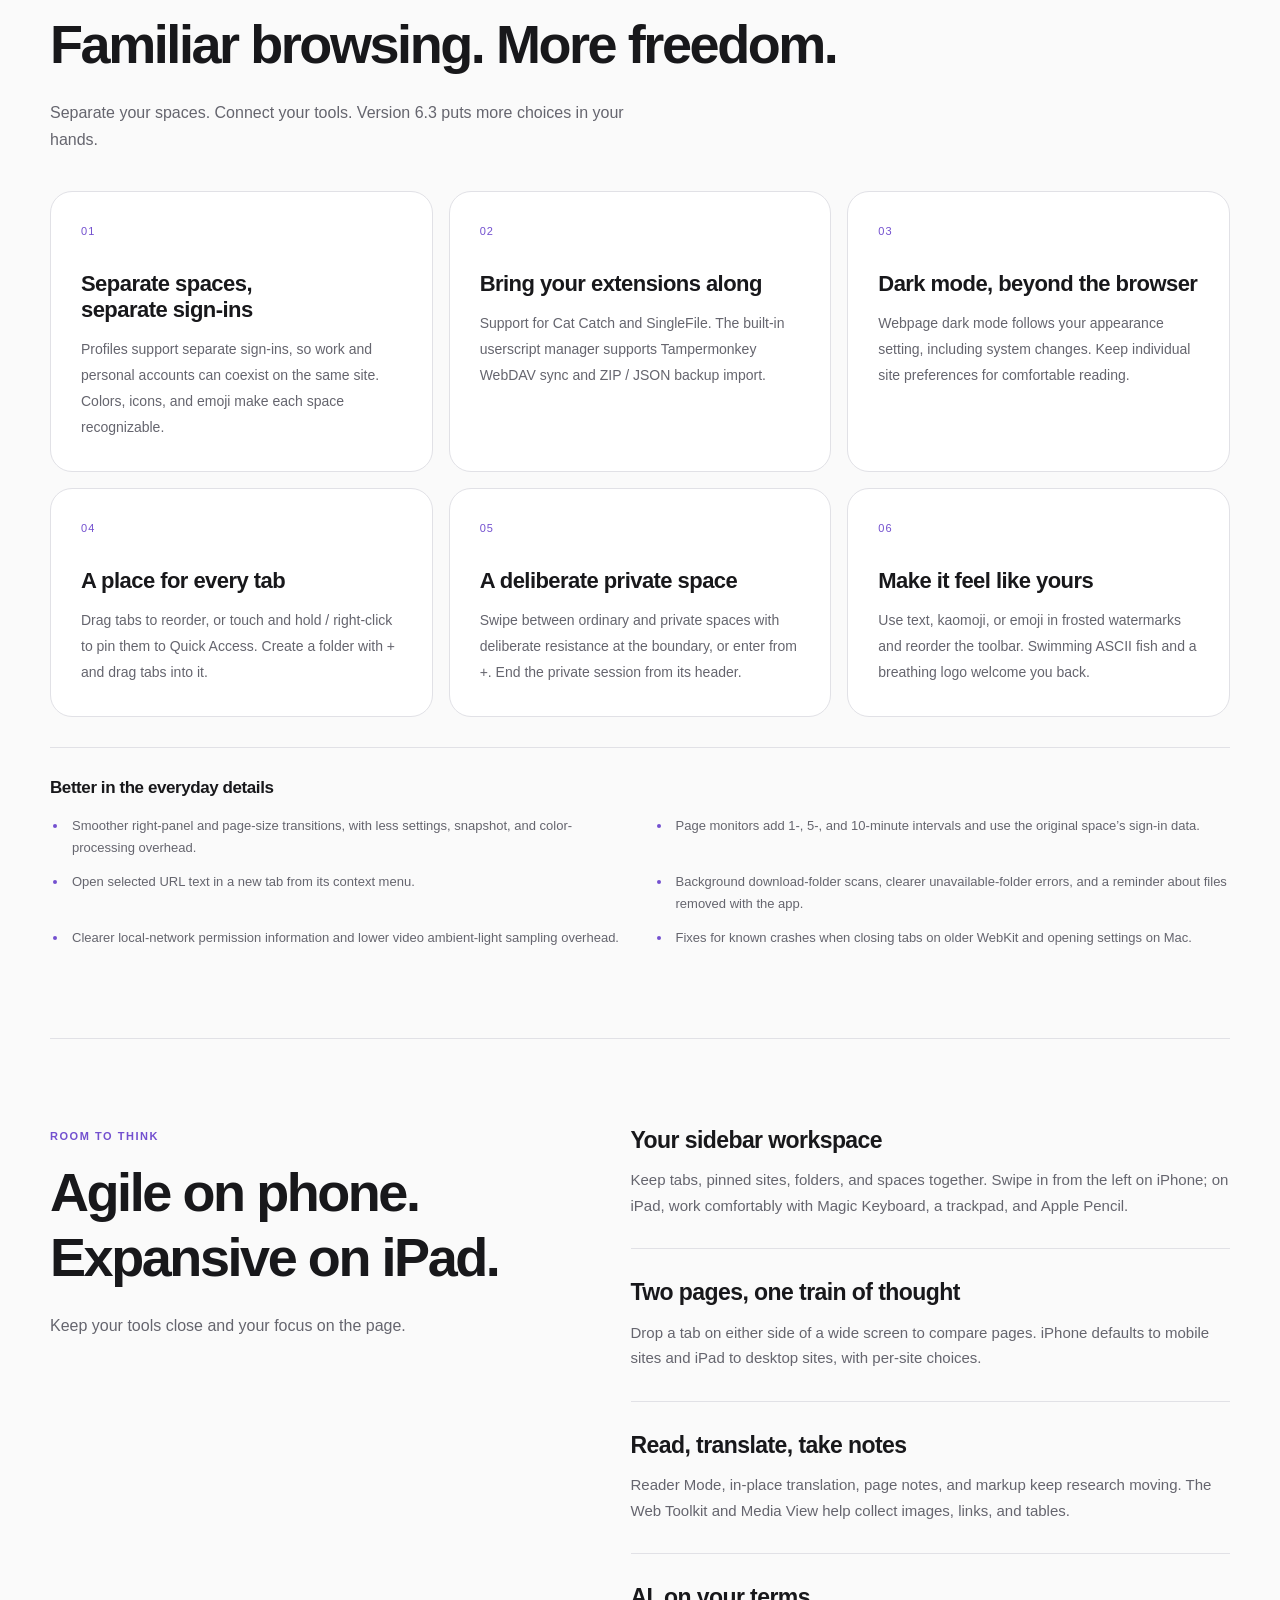
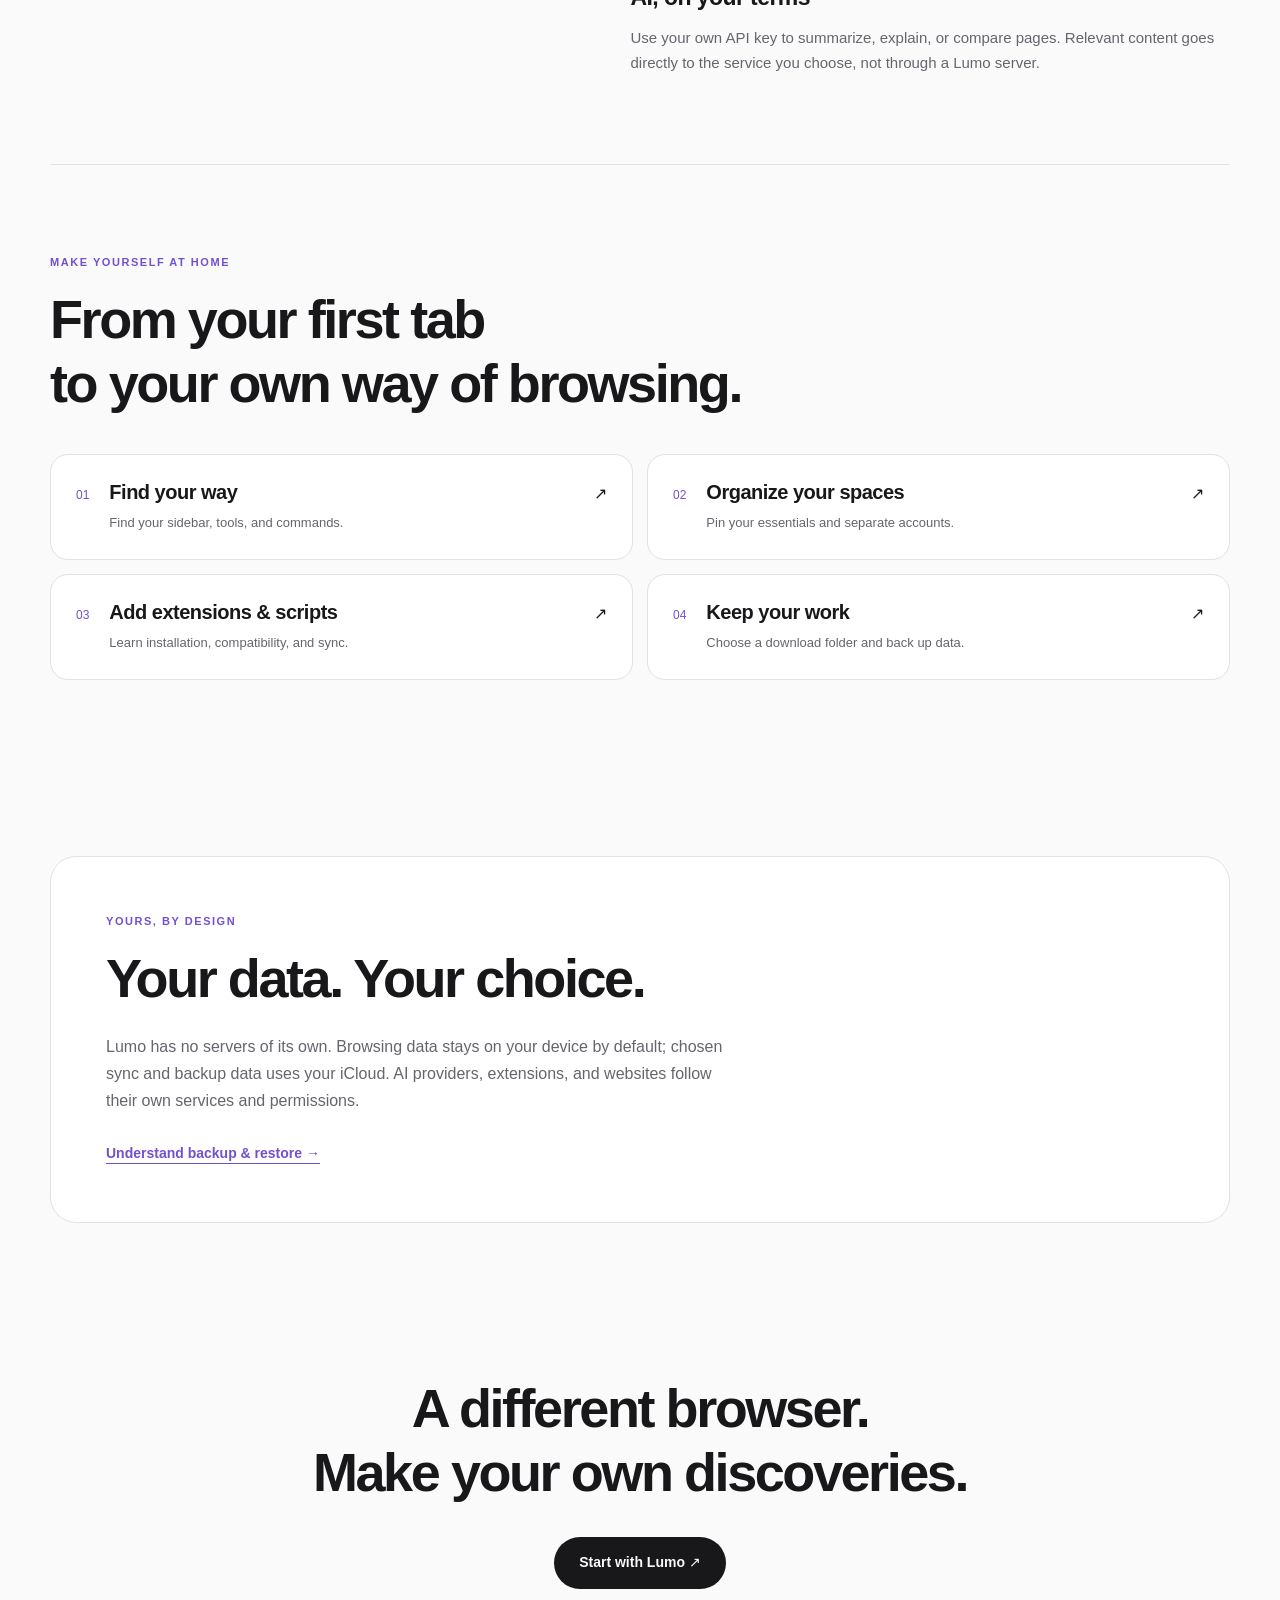
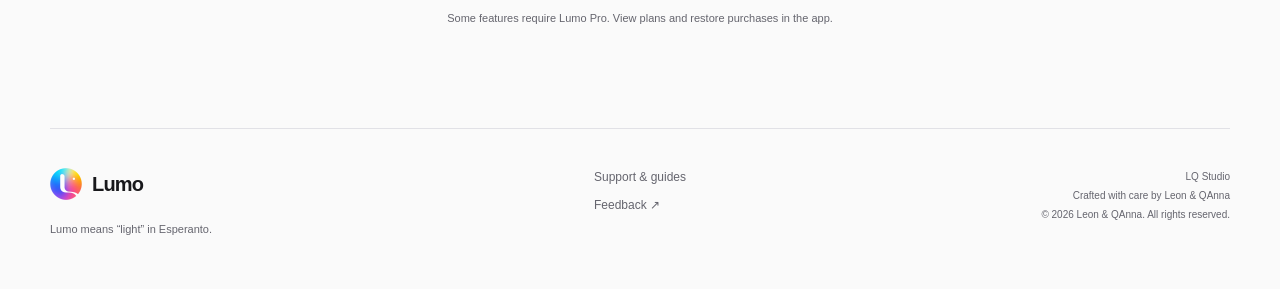
==== commit 15da63ba: "Redesign website for Lumo 6.3 with native dark mode and expanded guides" ====
--- a/index.html
+++ b/index.html
@@ -1,132 +1,210 @@
 <!doctype html>
 <html lang="zh-Hans">
 <head>
-  <meta charset="utf-8">
-  <meta name="viewport" content="width=device-width,initial-scale=1,viewport-fit=cover">
-  <meta name="theme-color" content="#f8f7fc">
-  <meta name="description" content="Lumo 6.0 brings sidebar browsing to iPhone and iPad, with Spaces, a redesigned start page, a two-page workspace on wide screens, and tools for the web.">
-  <title>Lumo 6.0 · iPhone 与 iPad 侧边栏浏览器</title>
-  <link rel="icon" href="favicon.svg">
-  <link rel="stylesheet" href="assets/style.css">
-  <link rel="stylesheet" href="assets/redesign.css">
+<meta charset="utf-8">
+<meta name="viewport" content="width=device-width,initial-scale=1,viewport-fit=cover">
+<meta name="color-scheme" content="light dark">
+<meta name="theme-color" content="#fafafa">
+<meta name="description" content="Lumo 6.3：iPhone 与 iPad 侧边栏浏览器，支持独立登录空间、扩展、用户脚本与网页深色适配。">
+<title>Lumo 6.3 · 给浏览，多一种可能</title>
+<link rel="icon" href="favicon.svg">
+<script>try{const t=localStorage.getItem('lumo-site-theme');if(t==='light'||t==='dark')document.documentElement.dataset.theme=t}catch{}</script>
+<link rel="stylesheet" href="assets/website.css?v=6.3">
+<script defer src="assets/site.js?v=6.3">
+</script>
 </head>
-<body>
-  <header class="nav shell">
-    <a class="brand" href="index.html"><span class="mark">L</span><span>Lumo</span></a>
-    <nav aria-label="Primary">
-      <a href="#whats-new" data-zh="6.0 新功能" data-en="What's new">6.0 新功能</a>
-      <a href="#features" data-zh="功能" data-en="Features">功能</a>
-      <a href="#how-to" data-zh="使用指南" data-en="How to use">使用指南</a>
-      <a href="#backup" data-zh="备份与同步" data-en="Backup & sync">备份与同步</a>
-      <a href="#privacy" data-zh="隐私" data-en="Privacy">隐私</a>
-      <a href="support.html" data-zh="支持" data-en="Support">支持</a>
-      <button class="language" type="button" aria-label="Switch language">EN</button>
-    </nav>
-  </header>
-
-  <main>
-    <section class="hero shell">
-      <div class="hero-copy">
-        <p class="eyebrow version-badge" data-zh="Lumo 6.0 · 侧边栏浏览器" data-en="Lumo 6.0 · The sidebar browser">Lumo 6.0 · 侧边栏浏览器</p>
-        <h1 data-zh="看见更多，<br><em>做得更从容。</em>" data-en="See the web.<br><em>Keep it in order.</em>">看见更多，<br><em>做得更从容。</em></h1>
-        <p class="lead" data-zh="Lumo 6.0 同时支持 iPhone 与 iPad。标签、固定网站、文件夹和空间都收在侧边栏；手机上从左边缘一滑即开，宽屏上还能并排使用两个网页。" data-en="Lumo 6.0 works on iPhone and iPad. Tabs, pinned sites, folders, and Spaces live in the sidebar: swipe it in from the left edge on a phone, or work with two pages side by side on a wide screen.">Lumo 6.0 同时支持 iPhone 与 iPad。标签、固定网站、文件夹和空间都收在侧边栏；手机上从左边缘一滑即开，宽屏上还能并排使用两个网页。</p>
-        <div class="actions">
-          <a class="button primary" href="https://apps.apple.com/app/id6794906429" data-zh="在 App Store 获取 ↗" data-en="Get it on the App Store ↗">在 App Store 获取 ↗</a>
-          <a class="button secondary" href="#features" data-zh="看看它能做什么" data-en="See what Lumo can do">看看它能做什么</a>
-        </div>
-        <p class="availability" data-zh="iPhone 与 iPad · iOS / iPadOS 18 及以上 · 8 种界面语言 · 网页扩展需 18.4+" data-en="iPhone and iPad · iOS / iPadOS 18+ · 8 interface languages · Web Extensions require 18.4+">iPhone 与 iPad · iOS / iPadOS 18 及以上 · 8 种界面语言 · 网页扩展需 18.4+</p>
-      </div>
-
-      <div class="real-stage" aria-label="Real Lumo screenshots on iPad and iPhone">
-        <div class="stage-glow" aria-hidden="true"></div>
-        <figure class="real-ipad">
-          <img src="assets/lumo-ipad-real.webp" width="1376" height="1032" alt="Lumo 6.0 running on iPad, showing the sidebar and start page" fetchpriority="high">
-          <figcaption><span data-zh="真实画面 · iPad" data-en="Real interface · iPad">真实画面 · iPad</span><span>01 / 02</span></figcaption>
-        </figure>
-        <figure class="real-iphone">
-          <img src="assets/lumo-iphone-home.webp" width="630" height="1368" alt="Lumo 6.0 start page and bottom toolbar on iPhone" fetchpriority="high">
-          <figcaption data-zh="iPhone 真实画面" data-en="Real iPhone interface">iPhone 真实画面</figcaption>
-        </figure>
-      </div>
-    </section>
-
-    <section class="device-guide shell" aria-label="Layouts for different screens">
-      <article class="phone-story"><div><span class="device-icon">↗</span><h2 data-zh="在 iPhone 上，一滑打开侧边栏" data-en="On iPhone, swipe in your sidebar">在 iPhone 上，一滑打开侧边栏</h2><p data-zh="网页铺满屏幕，地址栏、前进后退和刷新按钮在底部。从左边缘向右滑打开侧边栏，左右滑动切换空间；点网页或往左拉即可收起。助手、笔记、翻译等工具可从底部「更多」打开。" data-en="Pages fill the screen, with the address bar, navigation, and reload at the bottom. Swipe right from the left edge for the sidebar, swipe sideways to change Spaces, and tap or pull the page back to close it. Open the assistant, Notes, translation, and other tools from More at the bottom.">网页铺满屏幕，地址栏、前进后退和刷新按钮在底部。从左边缘向右滑打开侧边栏，左右滑动切换空间；点网页或往左拉即可收起。助手、笔记、翻译等工具可从底部「更多」打开。</p></div><img src="assets/lumo-iphone-sidebar.webp" width="630" height="1368" alt="Lumo sidebar opened with a swipe on iPhone" loading="lazy"></article>
-      <article><span class="device-icon">◫</span><h2 data-zh="在 iPad 和宽屏上，并排工作" data-en="On iPad and wide screens, work side by side">在 iPad 和宽屏上，并排工作</h2><p data-zh="侧边栏常驻左侧，工具栏位于顶部。把标签或固定网站拖到网页左半边或右半边即可开启双网页；窄窗口会自动切换为手机式布局。普通 iPhone 默认移动版网站，iPad 默认桌面版，也可从「更多」为单个网站切换。" data-en="The sidebar stays on the left and tools sit at the top. Drag a tab or pinned site to either side to open two pages. Narrow windows switch to the compact layout. iPhone defaults to mobile sites, iPad to desktop sites; use More to change an individual site.">侧边栏常驻左侧，工具栏位于顶部。把标签或固定网站拖到网页左半边或右半边即可开启双网页；窄窗口会自动切换为手机式布局。普通 iPhone 默认移动版网站，iPad 默认桌面版，也可从「更多」为单个网站切换。</p></article>
-    </section>
-
-    <section id="how-to" class="how-to shell">
-      <div class="section-heading"><p class="eyebrow" data-zh="从这里开始" data-en="Get started">从这里开始</p><h2 data-zh="知道功能在哪，<br>才能真正用起来。" data-en="Find the feature.<br>Make it yours.">知道功能在哪，<br>才能真正用起来。</h2><p data-zh="这份指南覆盖 Lumo 6.0 的常用操作。键盘快捷键适用于外接键盘；触控用户也能通过侧边栏、工具栏或命令面板完成。" data-en="A practical guide to Lumo 6.0. Shortcuts work with an external keyboard; touch users can reach the same actions from the sidebar, toolbar, or command panel.">这份指南覆盖 Lumo 6.0 的常用操作。键盘快捷键适用于外接键盘；触控用户也能通过侧边栏、工具栏或命令面板完成。</p></div>
-      <div class="guide-grid">
-        <article class="guide-card guide-wide"><div class="guide-top"><span class="guide-icon">⌘</span><span class="guide-tag" data-zh="快速操作" data-en="Quick actions">快速操作</span></div><h3 data-zh="命令面板：不离开当前思路" data-en="Command panel: stay in your flow">命令面板：不离开当前思路</h3><p data-zh="按 ⌘⇧P 打开命令面板，也可从工具栏或「更多」进入。输入网址或关键词，查找已打开的标签、固定网站、阅读列表、历史记录和浏览器操作。「新建标签页」则打开你设置的起始页。" data-en="Press ⌘⇧P for the command panel, or open it from the toolbar or More. Enter a URL or search term, and find open tabs, pinned sites, Reading List items, history, and browser actions. New Tab opens your configured start page.">按 ⌘⇧P 打开命令面板，也可从工具栏或「更多」进入。输入网址或关键词，查找已打开的标签、固定网站、阅读列表、历史记录和浏览器操作。「新建标签页」则打开你设置的起始页。</p><div class="guide-steps"><span data-zh="输入 &gt; 只搜索命令" data-en="Type &gt; for commands only">输入 &gt; 只搜索命令</span><span data-zh="↑ ↓ 选择 · Return 打开 · Esc 关闭" data-en="↑ ↓ select · Return open · Esc close">↑ ↓ 选择 · Return 打开 · Esc 关闭</span></div></article>
-        <article class="guide-card"><div class="guide-top"><span class="guide-icon">◈</span><span class="guide-tag" data-zh="新版侧边栏" data-en="Refined sidebar">新版侧边栏</span></div><h3 data-zh="Profile、标签与无痕空间" data-en="Profiles, tabs, and private space">Profile、标签与无痕空间</h3><p data-zh="点侧边栏顶部的 Profile 胶囊选择颜色和图标，或从底部图标切换 Profile；在侧边栏空白处横向滑动也能切换。标签左滑可固定或关闭，也可整理进文件夹。「清除」会关闭当前空间所有打开的网页，包括固定网站打开的网页；固定网站本身保留，并可撤销。" data-en="Tap the Profile pill at the top of the sidebar to choose its color and icon, or switch using the icons at the bottom. Swipe sideways in the sidebar to change Spaces. Swipe a tab left to pin or close it, or organize it into a folder. Clear closes every open page in the current Space, including open pinned pages; the pinned sites remain, and you can undo.">点侧边栏顶部的 Profile 胶囊选择颜色和图标，或从底部图标切换 Profile；在侧边栏空白处横向滑动也能切换。标签左滑可固定或关闭，也可整理进文件夹。「清除」会关闭当前空间所有打开的网页，包括固定网站打开的网页；固定网站本身保留，并可撤销。</p><div class="guide-steps"><span data-zh="⌘T 新标签 · ⌘W 关闭 · ⌘⇧T 恢复" data-en="⌘T new tab · ⌘W close · ⌘⇧T reopen">⌘T 新标签 · ⌘W 关闭 · ⌘⇧T 恢复</span></div></article>
-        <article class="guide-card"><div class="guide-top"><span class="guide-icon">◫</span><span class="guide-tag" data-zh="宽屏双网页工作台" data-en="Wide-screen workspace">宽屏双网页工作台</span></div><h3 data-zh="把标签拖到网页旁边" data-en="Drag a tab beside a page">把标签拖到网页旁边</h3><p data-zh="在 iPad 等宽屏布局，将侧边栏的标签或固定网页拖到网页区域左半边或右半边，即可并排打开；也能通过工具栏的双网页按钮选择另一页。点任一侧的展开按钮可专注一页，另一页仍留在标签列表。" data-en="On iPad and other wide layouts, drag a tab or pinned site from the sidebar to the left or right half of the page area. Or choose another page with the toolbar’s two-page button. Expand either pane to focus on one page; the other stays in your tab list.">在 iPad 等宽屏布局，将侧边栏的标签或固定网页拖到网页区域左半边或右半边，即可并排打开；也能通过工具栏的双网页按钮选择另一页。点任一侧的展开按钮可专注一页，另一页仍留在标签列表。</p><div class="guide-steps"><span data-zh="快捷键 ⌘⇧E · 左右两侧均可放置" data-en="Shortcut ⌘⇧E · Drop on either side">快捷键 ⌘⇧E · 左右两侧均可放置</span></div></article>
-        <article class="guide-card"><div class="guide-top"><span class="guide-icon">↗</span><span class="guide-tag" data-zh="临时查看" data-en="Peek first">临时查看</span></div><h3 data-zh="预览链接，不打断当前页面" data-en="Preview a link without losing your place">预览链接，不打断当前页面</h3><p data-zh="手指长按网页链接，或用鼠标右键打开菜单，选择预览。看完直接关闭，不会新增标签；需要留下时可将预览保留为标签页。" data-en="Touch and hold a link, or right-click it with a pointer, then choose Preview. Close the preview without creating a tab, or keep it as a tab when you need it later.">手指长按网页链接，或用鼠标右键打开菜单，选择预览。看完直接关闭，不会新增标签；需要留下时可将预览保留为标签页。</p><div class="guide-steps"><span data-zh="长按链接 → 预览" data-en="Touch and hold a link → Preview">长按链接 → 预览</span></div></article>
-        <article class="guide-card"><div class="guide-top"><span class="guide-icon">▧</span><span class="guide-tag">LUMO PRO</span></div><h3 data-zh="媒体视图：集中看图片和视频" data-en="Media View: see images and videos together">媒体视图：集中看图片和视频</h3><p data-zh="打开含有图片或视频的网页，点工具栏的「媒体视图」按钮。顶部可切换全部／图片／视频，选择更多已打开的标签页作为来源，并切换网格或列表。点项目查看大图；左上角 X 随时回到原网页。" data-en="Open a page with images or video and tap Media View in the toolbar. Filter All / Images / Videos, choose more open tabs as sources, and switch between grid and list. Tap an item for a closer look; use the top-left X to return to the page.">打开含有图片或视频的网页，点工具栏的「媒体视图」按钮。顶部可切换全部／图片／视频，选择更多已打开的标签页作为来源，并切换网格或列表。点项目查看大图；左上角 X 随时回到原网页。</p><div class="guide-steps"><span data-zh="找不到按钮？检查工具栏「更多」" data-en="No button? Check toolbar More">找不到按钮？检查工具栏「更多」</span></div></article>
-        <article class="guide-card"><div class="guide-top"><span class="guide-icon">文</span><span class="guide-tag" data-zh="原位翻译" data-en="In-place translation">原位翻译</span></div><h3 data-zh="在原页面直接读译文" data-en="Read translations in place">在原页面直接读译文</h3><p data-zh="打开网页后点工具栏的「原位翻译」，选择原语言或自动检测、再选择目标语言。译文会尽量保留原排版，滚动加载的新内容也会继续翻译；点「显示原文」即可退出。图片文字和可识别的视频字幕可在翻译菜单中单独开启；Pro 还可使用可移动、缩放的镜头翻译。" data-en="On a page, tap In-place Translation in the toolbar. Choose a source language or auto-detect and select a target language. Translated text keeps the layout where possible and follows newly loaded content; tap Show Original to exit. Image text and detectable video subtitles have separate toggles. Pro adds a movable, resizable translation lens.">打开网页后点工具栏的「原位翻译」，选择原语言或自动检测、再选择目标语言。译文会尽量保留原排版，滚动加载的新内容也会继续翻译；点「显示原文」即可退出。图片文字和可识别的视频字幕可在翻译菜单中单独开启；Pro 还可使用可移动、缩放的镜头翻译。</p><div class="guide-steps"><span data-zh="工具栏 → 原位翻译 · 镜头翻译属于 Pro" data-en="Toolbar → In-place Translation · Lens is Pro">工具栏 → 原位翻译 · 镜头翻译属于 Pro</span></div></article>
-        <article class="guide-card"><div class="guide-top"><span class="guide-icon">♧</span><span class="guide-tag">LUMO PRO</span></div><h3 data-zh="安装网页扩展" data-en="Install Web Extensions">安装网页扩展</h3><p data-zh="打开「设置 → 网页扩展」，从扩展商店安装兼容扩展，或导入已有的 .crx、.xpi、.zip 文件。安装后先检查权限，再手动启用；常用扩展可固定到工具栏。扩展需要 iPadOS 18.4+，部分桌面扩展可能无法完整运行。" data-en="Open Settings → Web Extensions to install compatible extensions from a store or import .crx, .xpi, or .zip files. Review permissions before enabling them, then pin favorites to the toolbar. iPadOS 18.4+ is required; some desktop extensions may not work fully.">打开「设置 → 网页扩展」，从扩展商店安装兼容扩展，或导入已有的 .crx、.xpi、.zip 文件。安装后先检查权限，再手动启用；常用扩展可固定到工具栏。扩展需要 iPadOS 18.4+，部分桌面扩展可能无法完整运行。</p><div class="guide-steps"><span data-zh="设置 → 网页扩展" data-en="Settings → Web Extensions">设置 → 网页扩展</span></div></article>
-        <article class="guide-card"><div class="guide-top"><span class="guide-icon">▣</span><span class="guide-tag" data-zh="稍后继续" data-en="Pick up later">稍后继续</span></div><h3 data-zh="会话、阅读列表、网页监控" data-en="Sessions, Reading List, page monitors">会话、阅读列表、网页监控</h3><p data-zh="用命令面板保存整组标签为「会话」，下次可整组恢复。选「加入阅读列表」可稍后离线阅读。选「监控此页面的变化」会关注网页更新；先选中文字，还可只监控那一部分。列表都能从「资料库」或命令面板再次打开。" data-en="Use the command panel to save a group of tabs as a Session and restore it later. Add a page to Reading List for offline reading. Choose Monitor This Page for Changes; select text first to watch only that section. Reopen the lists from Library or the command panel.">用命令面板保存整组标签为「会话」，下次可整组恢复。选「加入阅读列表」可稍后离线阅读。选「监控此页面的变化」会关注网页更新；先选中文字，还可只监控那一部分。列表都能从「资料库」或命令面板再次打开。</p><div class="guide-steps"><span data-zh="会话与监控属于 Pro；阅读列表可直接使用" data-en="Sessions and monitors are Pro; Reading List is available without Pro">会话与监控属于 Pro；阅读列表可直接使用</span></div></article>
-        <article class="guide-card"><div class="guide-top"><span class="guide-icon">▤</span><span class="guide-tag" data-zh="阅读与视频" data-en="Reading and video">阅读与视频</span></div><h3 data-zh="查找、阅读、倍速与画中画" data-en="Find, read, speed up, and use PiP">查找、阅读、倍速与画中画</h3><p data-zh="在网页里按 ⌘F 查找文字；支持阅读模式的文章可用工具栏按钮进入专注阅读，并导出 Markdown。页面检测到视频后，工具栏会出现倍速／画中画控制；若该按钮收进「更多」，也可在命令面板搜索对应操作。" data-en="Press ⌘F to find text on a page. On supported articles, enter Reader Mode from the toolbar and export Markdown. When a page contains video, speed and Picture in Picture controls appear in the toolbar; if moved to More, search for them in the command panel.">在网页里按 ⌘F 查找文字；支持阅读模式的文章可用工具栏按钮进入专注阅读，并导出 Markdown。页面检测到视频后，工具栏会出现倍速／画中画控制；若该按钮收进「更多」，也可在命令面板搜索对应操作。</p><div class="guide-steps"><span data-zh="⌘F 页内查找 · 视频控制属于 Pro" data-en="⌘F Find in Page · Video controls are Pro">⌘F 页内查找 · 视频控制属于 Pro</span></div></article>
-        <article class="guide-card"><div class="guide-top"><span class="guide-icon">☷</span><span class="guide-tag" data-zh="按自己的方式设置" data-en="Make it yours">按自己的方式设置</span></div><h3 data-zh="工具栏、搜索、书签与语言" data-en="Toolbar, search, bookmarks, and language">工具栏、搜索、书签与语言</h3><p data-zh="在命令面板搜索「自定工具栏」，决定按钮固定显示还是收入「更多」。在「设置 → 默认浏览」选择搜索引擎；「设置 → 导入书签」可导入 Safari 或其他浏览器导出的文件并保留文件夹。点「设置 → App 语言」会转到 iPad 设置选择界面语言。" data-en="Search Customize Toolbar in the command panel to pin buttons or move them into More. Choose a search engine in Settings → Default Browsing. Use Settings → Import Bookmarks to bring over exports from Safari or another browser with folders intact. Settings → App Language opens iPad Settings to choose Lumo’s interface language.">在命令面板搜索「自定工具栏」，决定按钮固定显示还是收入「更多」。在「设置 → 默认浏览」选择搜索引擎；「设置 → 导入书签」可导入 Safari 或其他浏览器导出的文件并保留文件夹。点「设置 → App 语言」会转到 iPad 设置选择界面语言。</p><div class="guide-steps"><span data-zh="设置 → 键盘快捷键，可查看或调整可自定的快捷键" data-en="Settings → Keyboard Shortcuts shows and lets you adjust supported shortcuts">设置 → 键盘快捷键，可查看或调整可自定的快捷键</span></div></article>
-        <article class="guide-card"><div class="guide-top"><span class="guide-icon">✦</span><span class="guide-tag">LUMO PRO</span></div><h3 data-zh="让 AI 助手理解当前网页" data-en="Ask the assistant about the page">让 AI 助手理解当前网页</h3><p data-zh="先在「设置 → 助手」配置自己的 API Key，或按应用提供的方式登录已有服务，再点工具栏最右侧的助手按钮。你可以让它总结、解释或提取网页内容；读取网页前由你授权，内容直接交给所选服务。" data-en="Set up your own API key in Settings → Assistant, or sign in to an existing service where offered. Then tap the assistant at the far right of the toolbar to summarize, explain, or extract page content. You authorize page access; content goes directly to your chosen service.">先在「设置 → 助手」配置自己的 API Key，或按应用提供的方式登录已有服务，再点工具栏最右侧的助手按钮。你可以让它总结、解释或提取网页内容；读取网页前由你授权，内容直接交给所选服务。</p><div class="guide-steps"><span data-zh="⌘⇧A 打开或关闭助手" data-en="⌘⇧A toggles the assistant">⌘⇧A 打开或关闭助手</span></div></article>
-        <article class="guide-card"><div class="guide-top"><span class="guide-icon">✎</span><span class="guide-tag" data-zh="保存研究成果" data-en="Keep your work">保存研究成果</span></div><h3 data-zh="批注、截图与专业工具" data-en="Markup, captures, and web tools">批注、截图与专业工具</h3><p data-zh="在网页上点工具栏的涂鸦按钮可用手指或触控笔批注。专业工具箱可提取图片、链接和表格；页面菜单可保存整页 PDF 或长截图。若按钮不在工具栏，到「更多」里找，或用「自定工具栏」重新固定。" data-en="Tap the markup tool to annotate a page with a finger or stylus. The Web Toolkit can extract images, links, and tables; page actions can save a full-page PDF or long capture. If a tool is not visible, check More or pin it with Customize Toolbar.">在网页上点工具栏的涂鸦按钮可用手指或触控笔批注。专业工具箱可提取图片、链接和表格；页面菜单可保存整页 PDF 或长截图。若按钮不在工具栏，到「更多」里找，或用「自定工具栏」重新固定。</p><div class="guide-steps"><span data-zh="⌘⇧K 打开工具箱" data-en="⌘⇧K opens the Web Toolkit">⌘⇧K 打开工具箱</span></div></article>
-        <article class="guide-card guide-wide"><div class="guide-top"><span class="guide-icon">⚙</span><span class="guide-tag" data-zh="按网站调整" data-en="Per-site control">按网站调整</span></div><h3 data-zh="遇到网站不兼容？先改这个站点的设置" data-en="If a site acts up, check its site settings">遇到网站不兼容？先改这个站点的设置</h3><p data-zh="打开有问题的网站，再到「设置 → 站点设置」调整该站点的身份、缩放、字体、深浅色、权限或拦截规则；这不会改变其他网站。地址栏可用 ⌘L 快速聚焦，⌘R 刷新；搜索引擎则在「设置 → 默认浏览设置」统一选择。" data-en="Open the affected site, then use Settings → Site Settings to adjust its identity, zoom, text size, appearance, permissions, or blocking rules without changing other sites. Press ⌘L for the address bar or ⌘R to reload. Choose your overall search engine in Settings → Default Browsing.">打开有问题的网站，再到「设置 → 站点设置」调整该站点的身份、缩放、字体、深浅色、权限或拦截规则；这不会改变其他网站。地址栏可用 ⌘L 快速聚焦，⌘R 刷新；搜索引擎则在「设置 → 默认浏览设置」统一选择。</p><div class="guide-steps"><span data-zh="⌘L 地址栏 · ⌘R 刷新 · ⌘F 页内查找" data-en="⌘L address bar · ⌘R reload · ⌘F find">⌘L 地址栏 · ⌘R 刷新 · ⌘F 页内查找</span></div></article>
-      </div>
-      <div class="shortcut-panel"><div><p class="eyebrow" data-zh="外接键盘" data-en="External keyboard">外接键盘</p><h3 data-zh="常用快捷键，一眼找到。" data-en="The shortcuts you'll actually use.">常用快捷键，一眼找到。</h3><p data-zh="部分快捷键可在「设置 → 键盘快捷键」修改；网页通用的 ⌘F 和标签数字快捷键保持固定。" data-en="You can change supported shortcuts in Settings → Keyboard Shortcuts. Universal shortcuts such as ⌘F and numbered tab selection stay fixed.">部分快捷键可在「设置 → 键盘快捷键」修改；网页通用的 ⌘F 和标签数字快捷键保持固定。</p></div><div class="shortcut-grid"><span data-zh="命令面板" data-en="Command panel">命令面板</span><kbd>⌘⇧P</kbd><span data-zh="新建标签页" data-en="New tab">新建标签页</span><kbd>⌘T</kbd><span data-zh="页内查找" data-en="Find in page">页内查找</span><kbd>⌘F</kbd><span data-zh="聚焦地址栏" data-en="Focus address bar">聚焦地址栏</span><kbd>⌘L</kbd><span data-zh="双网页工作台" data-en="Two-page workspace">双网页工作台</span><kbd>⌘⇧E</kbd><span data-zh="打开助手" data-en="Toggle assistant">打开助手</span><kbd>⌘⇧A</kbd><span data-zh="打开工具箱" data-en="Toggle Web Toolkit">打开工具箱</span><kbd>⌘⇧K</kbd><span data-zh="切换侧边栏" data-en="Toggle sidebar">切换侧边栏</span><kbd>⌘⌥S</kbd></div></div>
-    </section>
-
-    <section id="whats-new" class="whats-new shell">
-      <div class="section-heading"><p class="eyebrow" data-zh="6.0 · 侧边栏新篇章" data-en="New in 6.0">6.0 · 侧边栏新篇章</p><h2 data-zh="侧边栏浏览，<br>现在也在 iPhone 上。" data-en="Sidebar browsing,<br>now on iPhone too.">侧边栏浏览，<br>现在也在 iPhone 上。</h2><p data-zh="Lumo 6.0 首次支持 iPhone，重新设计起始页、侧边栏和设置。它也向让侧边栏成为浏览核心的设计探索致意。" data-en="Lumo 6.0 comes to iPhone for the first time, with a redesigned start page, sidebar, and Settings. It also honors the design explorations that put the sidebar at the heart of browsing.">Lumo 6.0 首次支持 iPhone，重新设计起始页、侧边栏和设置。它也向让侧边栏成为浏览核心的设计探索致意。</p></div>
-      <div class="highlight-grid">
-        <article class="highlight command"><span class="highlight-number">01 / 06</span><div class="highlight-symbol">◈</div><h3 data-zh="Profile，一眼分清" data-en="Profiles at a glance">Profile，一眼分清</h3><p data-zh="以颜色和图标区分工作、学习与生活。从侧边栏底部点按，或横向滑动，随时切换。" data-en="Give work, study, and personal browsing distinct colors and icons. Switch from the sidebar dock or with a horizontal swipe.">以颜色和图标区分工作、学习与生活。从侧边栏底部点按，或横向滑动，随时切换。</p></article>
-        <article class="highlight private"><span class="highlight-number">02 / 06</span><div class="highlight-symbol">▤</div><h3 data-zh="标签更清楚，关闭可撤销" data-en="Clearer tabs, with Undo">标签更清楚，关闭可撤销</h3><p data-zh="标签标题尽量显示完整；清除当前空间所有打开的网页后可以撤销，固定网站仍留在侧边栏。" data-en="Tab titles have room to breathe. Clear all open pages in a Space, then undo if needed; pinned sites stay in the sidebar.">标签标题尽量显示完整；清除当前空间所有打开的网页后可以撤销，固定网站仍留在侧边栏。</p></article>
-        <article class="highlight extension"><span class="highlight-number">03 / 06</span><div class="highlight-symbol">▣</div><h3 data-zh="文件夹层级，更好整理" data-en="Folders that stay organized">文件夹层级，更好整理</h3><p data-zh="固定网站和子文件夹的关系更直观，当前页面也更容易辨认。拖动即可调整位置。" data-en="Pinned sites and nested folders are easier to scan, and the active page stands out. Drag items to reorganize them.">固定网站和子文件夹的关系更直观，当前页面也更容易辨认。拖动即可调整位置。</p></article>
-        <article class="highlight media"><span class="highlight-number">04 / 06</span><div class="highlight-symbol">◫</div><h3 data-zh="宽屏上，并排打开" data-en="Two pages on a wide screen">宽屏上，并排打开</h3><p data-zh="在 iPad 等宽屏布局，把标签或固定网页拖到网页区域左侧或右侧；想专注一页，点展开即可。" data-en="On iPad and other wide layouts, drop a tab or pinned site on either side of the page area. Expand one page whenever you want to focus.">在 iPad 等宽屏布局，把标签或固定网页拖到网页区域左侧或右侧；想专注一页，点展开即可。</p></article>
-        <article class="highlight organize"><span class="highlight-number">05 / 06</span><div class="highlight-symbol">↗</div><h3 data-zh="链接先预览，再决定" data-en="Preview links before committing">链接先预览，再决定</h3><p data-zh="长按链接或从右键菜单打开临时预览。关闭时不增加标签，也能保留为标签页。" data-en="Touch and hold a link or use its context menu for a temporary preview. Close it without a new tab, or keep it as one.">长按链接或从右键菜单打开临时预览。关闭时不增加标签，也能保留为标签页。</p></article>
-        <article class="highlight backup"><span class="highlight-number">06 / 06</span><div class="highlight-symbol">✦</div><h3 data-zh="为不同屏幕重新设计" data-en="Designed for every screen">为不同屏幕重新设计</h3><p data-zh="iPhone 上的底部工具栏、手指批注和随键盘升起的面板；iPad 上仍是完整的侧边栏工作台。" data-en="A bottom toolbar, finger markup, and keyboard-aware panels on iPhone; the full sidebar workspace remains on iPad.">iPhone 上的底部工具栏、手指批注和随键盘升起的面板；iPad 上仍是完整的侧边栏工作台。</p></article>
-      </div>
-    </section>
-
-    <section class="statement shell">
-      <p data-zh="同一套浏览空间，适应手中的屏幕。<br><strong>手机轻巧，宽屏从容。</strong>" data-en="One browsing space, shaped for your screen.<br><strong>Agile on phone. Expansive on iPad.</strong>">同一套浏览空间，适应手中的屏幕。<br><strong>手机轻巧，宽屏从容。</strong></p>
-    </section>
-
-    <section id="features" class="features shell">
-      <article class="feature blue"><div class="feature-icon">⌘</div><h2 data-zh="每台设备，用合适的网页" data-en="The right site for each screen">每台设备，用合适的网页</h2><p data-zh="普通 iPhone 默认打开移动版，iPad 默认打开桌面版；从「更多」可按网站单独切换桌面版或移动版。鼠标、键盘和下载工具也为宽屏浏览准备好了。" data-en="iPhone defaults to mobile sites and iPad to desktop sites. Use More to choose a desktop or mobile view per site. Pointer, keyboard, and download tools are ready for larger screens.">普通 iPhone 默认打开移动版，iPad 默认打开桌面版；从「更多」可按网站单独切换桌面版或移动版。鼠标、键盘和下载工具也为宽屏浏览准备好了。</p></article>
-      <article class="feature pink"><div class="feature-icon">▦</div><h2 data-zh="空间、文件夹与快捷标签" data-en="Spaces, folders, and quick access">空间、文件夹与快捷标签</h2><p data-zh="把工作、学习和生活分进不同空间。常用网站留在快捷区，其余放进可展开文件夹；拖一下就能排序、归档或重新固定。" data-en="Separate work, study, and personal browsing into spaces. Keep essentials in Quick Access, file the rest in expandable folders, and drag to reorganize.">把工作、学习和生活分进不同空间。常用网站留在快捷区，其余放进可展开文件夹；拖一下就能排序、归档或重新固定。</p></article>
-      <article class="feature purple"><div class="feature-icon">✦</div><h2 data-zh="会读网页，也会帮你动手" data-en="An assistant that reads and acts">会读网页，也会帮你动手</h2><p data-zh="让助手总结、比较或解释当前网页，也可以直接问与网页无关的问题。它还能高亮原文、整理笔记、打开标签页，并调用 Lumo 已有的工具。" data-en="Summarize, compare, or explain the current page—or ask something unrelated. The assistant can highlight sources, save notes, open tabs, and use Lumo’s tools.">让助手总结、比较或解释当前网页，也可以直接问与网页无关的问题。它还能高亮原文、整理笔记、打开标签页，并调用 Lumo 已有的工具。</p></article>
-      <article class="feature cyan"><div class="feature-icon">◫</div><h2 data-zh="两个网页，并排工作" data-en="Two live pages, side by side">两个网页，并排工作</h2><p data-zh="对照资料与文档、邮件与表格、原文与译文。两个页面同时保持运行，点到哪里，地址栏和键盘焦点就跟到哪里。" data-en="Compare research with a document, email with a spreadsheet, or an original with its translation. Both pages stay live while controls follow your focus.">对照资料与文档、邮件与表格、原文与译文。两个页面同时保持运行，点到哪里，地址栏和键盘焦点就跟到哪里。</p></article>
-      <article class="feature orange"><div class="feature-icon">✎</div><h2 data-zh="保存、批注，再继续研究" data-en="Save, annotate, and keep researching">保存、批注，再继续研究</h2><p data-zh="保存完整网页 PDF 或整页长截图，提取图片、链接和表格，阅读时直接写笔记，或用手指与触控笔批注。" data-en="Save webpages as PDF or full-page captures, extract images, links, and tables, take notes, or annotate with your finger or a stylus.">保存完整网页 PDF 或整页长截图，提取图片、链接和表格，阅读时直接写笔记，或用手指与触控笔批注。</p></article>
-      <article class="feature lilac"><div class="feature-icon">&lt;/&gt;</div><h2 data-zh="把重复操作交给脚本" data-en="Let scripts handle repetition">把重复操作交给脚本</h2><p data-zh="安装和管理自己的 JavaScript，为单个网站设置样式与行为。脚本默认由你决定是否启用，Lumo 不预装任何脚本。" data-en="Install and manage your own JavaScript and customize individual sites. You decide what runs; Lumo ships with no scripts.">安装和管理自己的 JavaScript，为单个网站设置样式与行为。脚本默认由你决定是否启用，Lumo 不预装任何脚本。</p></article>
-      <article class="feature green"><div class="feature-icon">▤</div><h2 data-zh="阅读、查找与导出" data-en="Read, find, and export">阅读、查找与导出</h2><p data-zh="用 ⌘F 在网页内查找；在阅读模式里专注文章，并可导出 Markdown。还能把整页保存为 PDF 或长截图。" data-en="Find text with ⌘F, focus on an article in Reader Mode, export Markdown, or save a full page as PDF or a long capture.">用 ⌘F 在网页内查找；在阅读模式里专注文章，并可导出 Markdown。还能把整页保存为 PDF 或长截图。</p></article>
-      <article class="feature coral"><div class="feature-icon">◧</div><h2 data-zh="让视频跟着你工作" data-en="Video that fits your workflow">让视频跟着你工作</h2><p data-zh="检测到视频时，工具栏会显示倍速和画中画控制；下载任务也不会因为关闭来源标签页而中断。" data-en="Video speed and Picture in Picture appear when a page has video. Downloads keep going even after you close the source tab.">检测到视频时，工具栏会显示倍速和画中画控制；下载任务也不会因为关闭来源标签页而中断。</p></article>
-      <article class="feature sky"><div class="feature-icon">☷</div><h2 data-zh="书签和工具，各就各位" data-en="Your bookmarks and tools, in place">书签和工具，各就各位</h2><p data-zh="导入其他浏览器的书签并保留文件夹层级。资料库集中历史、下载、阅读列表和会话；工具栏按钮由你安排。" data-en="Import bookmarks from other browsers with folders intact. Library gathers history, downloads, Reading List, and sessions; arrange the toolbar your way.">导入其他浏览器的书签并保留文件夹层级。资料库集中历史、下载、阅读列表和会话；工具栏按钮由你安排。</p></article>
-      <article class="feature gold"><div class="feature-icon">🌐</div><h2 data-zh="用熟悉的语言浏览" data-en="Browse in your language">用熟悉的语言浏览</h2><p data-zh="界面支持简体中文、繁體中文、English、日本語、한국어、Deutsch、Español、Français，并可在设置中单独选择。" data-en="Choose from Simplified Chinese, Traditional Chinese, English, Japanese, Korean, German, Spanish, and French in app settings.">界面支持简体中文、繁體中文、English、日本語、한국어、Deutsch、Español、Français，并可在设置中单独选择。</p></article>
-    </section>
-
-    <section id="backup" class="backup-section shell">
-      <div class="section-heading"><p class="eyebrow" data-zh="备份与同步" data-en="Backup & sync">备份与同步</p><h2 data-zh="你的浏览成果，<br>带到下一台设备。" data-en="Your browsing setup,<br>ready for the next device.">你的浏览成果，<br>带到下一台设备。</h2><p data-zh="同步负责日常保持一致，备份负责留下一份可恢复的副本。两者都由你在「设置 → 备份与同步」查看与管理。" data-en="Sync keeps everyday browsing data aligned. Backup keeps a recoverable copy. Find both in Settings → Backup & Sync.">同步负责日常保持一致，备份负责留下一份可恢复的副本。两者都由你在「设置 → 备份与同步」查看与管理。</p></div>
-      <div class="backup-grid">
-        <article class="backup-card"><span class="backup-symbol">↗</span><span class="backup-kicker" data-zh="日常同步" data-en="Everyday sync">日常同步</span><h3 data-zh="空间、书签与设置保持一致" data-en="Spaces, bookmarks, and settings stay in step">空间、书签与设置保持一致</h3><p data-zh="iCloud 会同步各个空间、固定站点与文件夹、站点规则，以及主题、工具栏、搜索引擎等常用设置。重装后先等待同步完成，再继续整理，避免覆盖旧数据。密码另由 iCloud 钥匙串处理，可在备份与同步页面单独开启。" data-en="iCloud syncs your spaces, pinned sites and folders, site rules, and everyday settings such as theme, toolbar, and search engine. After reinstalling, allow sync to finish before reorganizing. Passwords use iCloud Keychain separately and can be enabled on the Backup & Sync screen.">iCloud 会同步各个空间、固定站点与文件夹、站点规则，以及主题、工具栏、搜索引擎等常用设置。重装后先等待同步完成，再继续整理，避免覆盖旧数据。密码另由 iCloud 钥匙串处理，可在备份与同步页面单独开启。</p></article>
-        <article class="backup-card"><span class="backup-symbol">◷</span><span class="backup-kicker" data-zh="自动备份" data-en="Automatic backup">自动备份</span><h3 data-zh="每天一份，保留最近三份" data-en="One a day, with three kept">每天一份，保留最近三份</h3><p data-zh="在「设置 → 备份与同步」开启「自动备份到 iCloud 云盘」，也可点「立即备份」。备份可在「文件 → iCloud 云盘 → Lumo → Backups」找到；重装或换设备时，Lumo 会提示恢复最新备份。自动备份不包含密码和扩展安装包。" data-en="Turn on Back Up to iCloud Drive Automatically in Settings → Backup & Sync, or tap Back Up Now. Find copies in Files → iCloud Drive → Lumo → Backups. After reinstalling or changing devices, Lumo offers to restore the newest. Automatic backups do not include passwords or extension packages.">在「设置 → 备份与同步」开启「自动备份到 iCloud 云盘」，也可点「立即备份」。备份可在「文件 → iCloud 云盘 → Lumo → Backups」找到；重装或换设备时，Lumo 会提示恢复最新备份。自动备份不包含密码和扩展安装包。</p></article>
-        <article class="backup-card"><span class="backup-symbol">▤</span><span class="backup-kicker" data-zh="手动导出与恢复" data-en="Manual export and restore">手动导出与恢复</span><h3 data-zh="只备份你想保留的内容" data-en="Choose exactly what to keep">只备份你想保留的内容</h3><p data-zh="导出 JSON 完整备份时，可选择标签与会话、历史、外观、扩展、笔记等类别；HTML 格式仅用于书签。要包含密码，需设置加密口令。导入时可按类别恢复；选中的部分会替换当前设备相应数据，完成后需彻底关闭并重开 Lumo。" data-en="Export a full JSON backup and choose categories such as tabs and sessions, history, appearance, extensions, and notes; HTML is bookmarks-only. To include passwords, set an encryption passphrase. On import, choose what to restore; selected categories replace the matching data on this device and finish restoring after Lumo is fully closed and reopened.">导出 JSON 完整备份时，可选择标签与会话、历史、外观、扩展、笔记等类别；HTML 格式仅用于书签。要包含密码，需设置加密口令。导入时可按类别恢复；选中的部分会替换当前设备相应数据，完成后需彻底关闭并重开 Lumo。</p></article>
-      </div>
-      <p class="backup-disclaimer" data-zh="提示：备份不包含网站登录状态、已下载文件或缓存网页。恢复前建议先保留当前设备的重要数据；加密口令丢失后无法找回。" data-en="Note: backups exclude website sign-ins, downloaded files, and cached pages. Keep a copy of important current data before restoring. A lost encryption passphrase cannot be recovered.">提示：备份不包含网站登录状态、已下载文件或缓存网页。恢复前建议先保留当前设备的重要数据；加密口令丢失后无法找回。</p>
-    </section>
-
-    <section class="pro-note shell"><div><p class="eyebrow">LUMO PRO</p><h2 data-zh="需要更多，就解锁更多。" data-en="Go further with Lumo Pro.">需要更多，就解锁更多。</h2><p data-zh="网页扩展、媒体视图、会话、网页监控、镜头翻译、视频倍速与画中画，以及 AI 助手、批注、脚本和专业工具均属于 Pro。可选择月付、年付或永久购买；具体价格以 App 内显示为准。订阅到期时，网页监控会暂停但保留设置，恢复 Pro 后可继续使用。" data-en="Web Extensions, Media View, sessions, page monitors, the translation lens, video speed and Picture in Picture, plus the AI assistant, markup, scripts, and professional tools are included in Pro. Choose monthly, yearly, or lifetime access; see the app for local pricing. If a subscription expires, page monitors pause but keep their settings until Pro access returns.">网页扩展、媒体视图、会话、网页监控、镜头翻译、视频倍速与画中画，以及 AI 助手、批注、脚本和专业工具均属于 Pro。可选择月付、年付或永久购买；具体价格以 App 内显示为准。订阅到期时，网页监控会暂停但保留设置，恢复 Pro 后可继续使用。</p></div><a class="button primary" href="https://apps.apple.com/app/id6794906429" data-zh="了解 Lumo ↗" data-en="Explore Lumo ↗">了解 Lumo ↗</a></section>
-
-    <section id="privacy" class="privacy shell">
-      <div><span class="eyebrow" data-zh="隐私设计" data-en="Privacy by design">隐私设计</span><h2 data-zh="浏览器知道很多。<br>开发者不需要知道。" data-en="A browser sees a lot.<br>Its developer does not need to.">浏览器知道很多。<br>开发者不需要知道。</h2></div>
-      <div class="privacy-grid">
-        <div><b>1</b><h3 data-zh="浏览数据由你掌控" data-en="You control your browsing data">浏览数据由你掌控</h3><p data-zh="Lumo 不把浏览历史上传给开发者服务器。开启备份后，你选择的数据会存放在自己的 iCloud 账户中。" data-en="Lumo does not upload your history to a developer-run server. When backup is enabled, selected data is stored in your own iCloud account.">Lumo 不把浏览历史上传给开发者服务器。开启备份后，你选择的数据会存放在自己的 iCloud 账户中。</p></div>
-        <div><b>2</b><h3 data-zh="密码交给系统保护" data-en="System-protected credentials">密码交给系统保护</h3><p data-zh="保存的密码由 Apple 钥匙串保护，读取和填充前需要设备身份验证。" data-en="Saved passwords use Apple Keychain and require device authentication before access or filling.">保存的密码由 Apple 钥匙串保护，读取和填充前需要设备身份验证。</p></div>
-        <div><b>3</b><h3 data-zh="AI 服务由你选择" data-en="You choose the AI service">AI 服务由你选择</h3><p data-zh="使用你自己的 Key 或已有账号；内容直接发往你选择的服务，不经过 Lumo 服务器。" data-en="Use your own key or existing account. Content goes directly to your chosen service, not through a Lumo server.">使用你自己的 Key 或已有账号；内容直接发往你选择的服务，不经过 Lumo 服务器。</p></div>
-      </div>
-    </section>
-  </main>
-
-  <footer class="shell"><div class="brand"><span class="mark">L</span><span>Lumo</span></div><p>© 2026 Lumo Browser. <span data-zh="为手机与平板上的认真工作而做。" data-en="Made for focused browsing on phone and tablet.">为手机与平板上的认真工作而做。</span></p><div><a href="support.html" data-zh="支持" data-en="Support">支持</a></div></footer>
-  <script src="assets/site.js"></script>
+<body data-page="home">
+<a class="skip-link" href="#main" data-zh="跳到正文" data-en="Skip to content">跳到正文</a>
+<header class="site-header">
+<div class="shell header-inner">
+<a class="brand" href="index.html">
+<img src="assets/lumo-logo.png" width="32" height="32" alt="">
+<span>Lumo</span>
+</a>
+<nav aria-label="Main navigation">
+<a data-zh="6.3 新功能" data-en="New in 6.3" href="index.html#whats-new" class="">6.3 新功能</a>
+<a data-zh="功能" data-en="Features" href="index.html#features" class="">功能</a>
+<a data-zh="支持与指南" data-en="Support &amp; guides" href="support.html" class="">支持与指南</a>
+</nav>
+<div class="header-actions">
+<button class="theme-toggle" type="button" aria-label="切换深浅色" title="切换深浅色">
+<span aria-hidden="true">◐</span>
+</button>
+<button class="language" type="button" aria-label="Switch language">EN</button>
+<a data-zh="获取 Lumo ↗" data-en="Get Lumo ↗" href="https://apps.apple.com/app/id6794906429" class="button small">获取 Lumo ↗</a>
+</div>
+</div>
+</header>
+<main id="main">
+<section class="hero shell">
+<p data-zh="Lumo 6.3 现已推出" data-en="Introducing Lumo 6.3" class="release-pill">Lumo 6.3 现已推出</p>
+<h1 data-zh="给浏览，&lt;br&gt;&lt;span&gt;多一种可能。&lt;/span&gt;" data-en="A different way&lt;br&gt;&lt;span&gt;to browse.&lt;/span&gt;" >给浏览，<br>
+<span>多一种可能。</span>
+</h1>
+<p data-zh="不止打开网页。把不同账号、日常工具和下一件想做的事，放进属于你的浏览空间。" data-en="More than open pages. Bring your accounts, everyday tools, and next ideas into a browsing space of your own." class="hero-lead">不止打开网页。把不同账号、日常工具和下一件想做的事，放进属于你的浏览空间。</p>
+<div class="actions">
+<a data-zh="在 App Store 获取 ↗" data-en="Get it on the App Store ↗" href="https://apps.apple.com/app/id6794906429" class="button primary">在 App Store 获取 ↗</a>
+<a data-zh="从这里开始 →" data-en="Find your way →" href="support.html#start" class="button secondary">从这里开始 →</a>
+</div>
+<p data-zh="适用于 iPhone 与 iPad · iOS / iPadOS 18+ · 网页扩展需 18.4+" data-en="For iPhone and iPad · iOS / iPadOS 18+ · Web Extensions require 18.4+" class="availability">适用于 iPhone 与 iPad · iOS / iPadOS 18+ · 网页扩展需 18.4+</p>
+<div class="product-stage">
+<div class="stage-halo" aria-hidden="true">
+</div>
+<figure class="ipad-shot">
+<img src="assets/lumo-ipad-real.webp" width="1376" height="1032" alt="Lumo sidebar and start page on iPad" fetchpriority="high">
+</figure>
+<figure class="phone-shot">
+<img src="assets/lumo-iphone-home.webp" width="630" height="1368" alt="Lumo start page on iPhone" fetchpriority="high">
+</figure>
+</div>
+<p data-zh="真实应用画面 · 布局随屏幕而变" data-en="Real app screens · A layout that fits your screen" class="image-caption">真实应用画面 · 布局随屏幕而变</p>
+</section>
+<section id="whats-new" class="shell section">
+<div class="section-heading">
+<p data-zh="NEW IN 6.3" data-en="NEW IN 6.3" class="eyebrow">NEW IN 6.3</p>
+<h2 data-zh="熟悉的浏览，更自由。" data-en="Familiar browsing. More freedom." >熟悉的浏览，更自由。</h2>
+<p data-zh="空间分开，工具连起来。6.3 把更多选择交到你手里。" data-en="Separate your spaces. Connect your tools. Version 6.3 puts more choices in your hands." >空间分开，工具连起来。6.3 把更多选择交到你手里。</p>
+</div>
+<div class="feature-grid">
+<article class="feature-card">
+<span class="card-number">01</span>
+<h3 data-zh="不同空间，不同账号" data-en="Separate spaces, separate sign-ins" >不同空间，不同账号</h3>
+<p data-zh="Profile 支持独立登录，同一网站也能分别用于工作与生活。颜色、图标与 Emoji，让每个空间一眼分清。" data-en="Profiles support separate sign-ins, so work and personal accounts can coexist on the same site. Colors, icons, and emoji make each space recognizable." >Profile 支持独立登录，同一网站也能分别用于工作与生活。颜色、图标与 Emoji，让每个空间一眼分清。</p>
+</article>
+<article class="feature-card">
+<span class="card-number">02</span>
+<h3 data-zh="熟悉的扩展，也能随行" data-en="Bring your extensions along" >熟悉的扩展，也能随行</h3>
+<p data-zh="适配猫抓与 SingleFile。内置用户脚本支持篡改猴 WebDAV 同步及 ZIP / JSON 备份导入，重复操作交给自己的工具。" data-en="Support for Cat Catch and SingleFile. The built-in userscript manager supports Tampermonkey WebDAV sync and ZIP / JSON backup import." >适配猫抓与 SingleFile。内置用户脚本支持篡改猴 WebDAV 同步及 ZIP / JSON 备份导入，重复操作交给自己的工具。</p>
+</article>
+<article class="feature-card">
+<span class="card-number">03</span>
+<h3 data-zh="网页，也有深浅之分" data-en="Dark mode, beyond the browser" >网页，也有深浅之分</h3>
+<p data-zh="网页深色适配跟随外观设置；跟随系统时随深浅色切换。保留单个网站的选择，让阅读更舒服。" data-en="Webpage dark mode follows your appearance setting, including system changes. Keep individual site preferences for comfortable reading." >网页深色适配跟随外观设置；跟随系统时随深浅色切换。保留单个网站的选择，让阅读更舒服。</p>
+</article>
+<article class="feature-card">
+<span class="card-number">04</span>
+<h3 data-zh="拖一下，整理到位" data-en="A place for every tab" >拖一下，整理到位</h3>
+<p data-zh="拖动标签排序，长按或右键固定到快捷区域；从底部「＋」新建文件夹，再将标签拖入收纳。" data-en="Drag tabs to reorder, or touch and hold / right-click to pin them to Quick Access. Create a folder with + and drag tabs into it." >拖动标签排序，长按或右键固定到快捷区域；从底部「＋」新建文件夹，再将标签拖入收纳。</p>
+</article>
+<article class="feature-card">
+<span class="card-number">05</span>
+<h3 data-zh="无痕空间，明确进退" data-en="A deliberate private space" >无痕空间，明确进退</h3>
+<p data-zh="横向滑动切换普通与无痕空间，进入与退出增加防误触阻力。也能从「＋」进入，结束时一键关闭。" data-en="Swipe between ordinary and private spaces with deliberate resistance at the boundary, or enter from +. End the private session from its header." >横向滑动切换普通与无痕空间，进入与退出增加防误触阻力。也能从「＋」进入，结束时一键关闭。</p>
+</article>
+<article class="feature-card">
+<span class="card-number">06</span>
+<h3 data-zh="让外观，带一点你的样子" data-en="Make it feel like yours" >让外观，带一点你的样子</h3>
+<p data-zh="磨砂水印支持文字、颜文字与 Emoji，工具栏可拖动排序。游鱼开屏与呼吸 Logo，让每次启程轻一点。" data-en="Use text, kaomoji, or emoji in frosted watermarks and reorder the toolbar. Swimming ASCII fish and a breathing logo welcome you back." >磨砂水印支持文字、颜文字与 Emoji，工具栏可拖动排序。游鱼开屏与呼吸 Logo，让每次启程轻一点。</p>
+</article>
+</div>
+<div class="release-notes">
+<h3 data-zh="还有这些日常改进" data-en="Better in the everyday details">还有这些日常改进</h3>
+<ul>
+<li data-zh="更顺的右侧面板与网页尺寸衔接，减少设置、截图和配色处理开销。" data-en="Smoother right-panel and page-size transitions, with less settings, snapshot, and color-processing overhead.">更顺的右侧面板与网页尺寸衔接，减少设置、截图和配色处理开销。</li>
+<li data-zh="网页监控新增 1、5、10 分钟间隔，使用创建时所属空间的登录数据。" data-en="Page monitors add 1-, 5-, and 10-minute intervals and use the original space’s sign-in data.">网页监控新增 1、5、10 分钟间隔，使用创建时所属空间的登录数据。</li>
+<li data-zh="选中的网址文字，可通过右键菜单在新标签页打开。" data-en="Open selected URL text in a new tab from its context menu.">选中的网址文字，可通过右键菜单在新标签页打开。</li>
+<li data-zh="下载目录后台扫描，目录失效时明确提示，并说明默认文件夹随 App 删除。" data-en="Background download-folder scans, clearer unavailable-folder errors, and a reminder about files removed with the app.">下载目录后台扫描，目录失效时明确提示，并说明默认文件夹随 App 删除。</li>
+<li data-zh="补充本地网络权限说明，减少视频氛围灯取样开销。" data-en="Clearer local-network permission information and lower video ambient-light sampling overhead.">补充本地网络权限说明，减少视频氛围灯取样开销。</li>
+<li data-zh="修复旧版 WebKit 关闭标签页与 Mac 上打开设置的已知崩溃点。" data-en="Fixes for known crashes when closing tabs on older WebKit and opening settings on Mac.">修复旧版 WebKit 关闭标签页与 Mac 上打开设置的已知崩溃点。</li>
+</ul>
+</div>
+</section>
+<section id="features" class="shell section workspace-section">
+<div class="workspace-intro">
+<div class="section-heading">
+<p data-zh="ROOM TO THINK" data-en="ROOM TO THINK" class="eyebrow">ROOM TO THINK</p>
+<h2 data-zh="手机轻巧，&lt;br&gt;宽屏从容。" data-en="Agile on phone.&lt;br&gt;Expansive on iPad." >手机轻巧，<br>宽屏从容。</h2>
+<p data-zh="工具在身边，思路留在网页上。" data-en="Keep your tools close and your focus on the page." >工具在身边，思路留在网页上。</p>
+</div>
+</div>
+<div class="workspace-list">
+<article>
+<h3 data-zh="侧边栏，是你的工作台" data-en="Your sidebar workspace" >侧边栏，是你的工作台</h3>
+<p data-zh="标签、固定网站、文件夹与空间集中收纳。iPhone 从左边缘向右滑即可打开；iPad 用妙控键盘、触控板与 Apple Pencil，操作更自在。" data-en="Keep tabs, pinned sites, folders, and spaces together. Swipe in from the left on iPhone; on iPad, work comfortably with Magic Keyboard, a trackpad, and Apple Pencil." >标签、固定网站、文件夹与空间集中收纳。iPhone 从左边缘向右滑即可打开；iPad 用妙控键盘、触控板与 Apple Pencil，操作更自在。</p>
+</article>
+<article>
+<h3 data-zh="两张网页，一起思考" data-en="Two pages, one train of thought" >两张网页，一起思考</h3>
+<p data-zh="在宽屏上将标签拖到网页左侧或右侧，并排阅读、对照资料。iPhone 默认移动版网页，iPad 默认桌面版，也能按站点切换。" data-en="Drop a tab on either side of a wide screen to compare pages. iPhone defaults to mobile sites and iPad to desktop sites, with per-site choices." >在宽屏上将标签拖到网页左侧或右侧，并排阅读、对照资料。iPhone 默认移动版网页，iPad 默认桌面版，也能按站点切换。</p>
+</article>
+<article>
+<h3 data-zh="读、译、记，再继续" data-en="Read, translate, take notes" >读、译、记，再继续</h3>
+<p data-zh="阅读模式、原位翻译、页面笔记与批注，让研究不断线。专业工具箱与媒体视图帮助整理图片、链接和表格。" data-en="Reader Mode, in-place translation, page notes, and markup keep research moving. The Web Toolkit and Media View help collect images, links, and tables." >阅读模式、原位翻译、页面笔记与批注，让研究不断线。专业工具箱与媒体视图帮助整理图片、链接和表格。</p>
+</article>
+<article>
+<h3 data-zh="AI，由你选择服务" data-en="AI, on your terms" >AI，由你选择服务</h3>
+<p data-zh="配置自己的 API Key，让助手总结、解释或比较网页。相关内容直接发送至你选择的服务，不经过 Lumo 服务器。" data-en="Use your own API key to summarize, explain, or compare pages. Relevant content goes directly to the service you choose, not through a Lumo server." >配置自己的 API Key，让助手总结、解释或比较网页。相关内容直接发送至你选择的服务，不经过 Lumo 服务器。</p>
+</article>
+</div>
+</section>
+<section id="how-to" class="shell section">
+<div class="section-heading">
+<p data-zh="MAKE YOURSELF AT HOME" data-en="MAKE YOURSELF AT HOME" class="eyebrow">MAKE YOURSELF AT HOME</p>
+<h2 data-zh="从第一张标签页，&lt;br&gt;到自己的浏览方式。" data-en="From your first tab&lt;br&gt;to your own way of browsing." >从第一张标签页，<br>到自己的浏览方式。</h2>
+</div>
+<div class="guide-links">
+<a class="guide-link" href="support.html#start">
+<span>01</span>
+<div>
+<h3 data-zh="先熟悉界面" data-en="Find your way" >先熟悉界面</h3>
+<p data-zh="打开侧边栏，找到工具与命令。" data-en="Find your sidebar, tools, and commands." >打开侧边栏，找到工具与命令。</p>
+</div>
+<b aria-hidden="true">↗</b>
+</a>
+<a class="guide-link" href="support.html#spaces">
+<span>02</span>
+<div>
+<h3 data-zh="整理空间与标签" data-en="Organize your spaces" >整理空间与标签</h3>
+<p data-zh="固定常用网站，分开不同账号。" data-en="Pin your essentials and separate accounts." >固定常用网站，分开不同账号。</p>
+</div>
+<b aria-hidden="true">↗</b>
+</a>
+<a class="guide-link" href="support.html#extensions">
+<span>03</span>
+<div>
+<h3 data-zh="安装扩展与脚本" data-en="Add extensions &amp; scripts" >安装扩展与脚本</h3>
+<p data-zh="了解兼容性、安装和同步。" data-en="Learn installation, compatibility, and sync." >了解兼容性、安装和同步。</p>
+</div>
+<b aria-hidden="true">↗</b>
+</a>
+<a class="guide-link" href="support.html#downloads">
+<span>04</span>
+<div>
+<h3 data-zh="保存与备份" data-en="Keep your work" >保存与备份</h3>
+<p data-zh="设置下载目录，保留重要资料。" data-en="Choose a download folder and back up data." >设置下载目录，保留重要资料。</p>
+</div>
+<b aria-hidden="true">↗</b>
+</a>
+</div>
+</section>
+<section id="privacy" class="shell section">
+<div class="privacy-card">
+<div class="section-heading">
+<p data-zh="YOURS, BY DESIGN" data-en="YOURS, BY DESIGN" class="eyebrow">YOURS, BY DESIGN</p>
+<h2 data-zh="你的数据，留在你的掌握中。" data-en="Your data. Your choice." >你的数据，留在你的掌握中。</h2>
+<p data-zh="Lumo 没有自己的服务器。浏览资料默认保存在设备上；开启同步与备份后，所选内容使用你的 iCloud。AI、扩展和网站各自遵循其服务与权限设置。" data-en="Lumo has no servers of its own. Browsing data stays on your device by default; chosen sync and backup data uses your iCloud. AI providers, extensions, and websites follow their own services and permissions." >Lumo 没有自己的服务器。浏览资料默认保存在设备上；开启同步与备份后，所选内容使用你的 iCloud。AI、扩展和网站各自遵循其服务与权限设置。</p>
+</div>
+<a data-zh="了解备份与恢复 →" data-en="Understand backup &amp; restore →" href="support.html#backup" class="text-link">了解备份与恢复 →</a>
+</div>
+</section>
+<section class="shell final-cta">
+<h2 data-zh="不一样的浏览器，&lt;br&gt;留给你慢慢发现。" data-en="A different browser.&lt;br&gt;Make your own discoveries." >不一样的浏览器，<br>留给你慢慢发现。</h2>
+<a data-zh="开始使用 Lumo ↗" data-en="Start with Lumo ↗" href="https://apps.apple.com/app/id6794906429" class="button primary">开始使用 Lumo ↗</a>
+<p data-zh="部分功能属于 Lumo Pro；可在 App 内查看方案与恢复购买。" data-en="Some features require Lumo Pro. View plans and restore purchases in the app." class="availability">部分功能属于 Lumo Pro；可在 App 内查看方案与恢复购买。</p>
+</section>
+</main>
+<footer class="shell site-footer">
+<div>
+<a class="brand" href="index.html">
+<img src="assets/lumo-logo.png" width="28" height="28" alt="">
+<span>Lumo</span>
+</a>
+<p data-zh="Lumo，世界语里的「光」。" data-en="Lumo means “light” in Esperanto." >Lumo，世界语里的「光」。</p>
+</div>
+<div class="footer-links">
+<a data-zh="支持与使用指南" data-en="Support &amp; guides" href="support.html" class="">支持与使用指南</a>
+<a data-zh="反馈与建议 ↗" data-en="Feedback ↗" href="https://github.com/greatgithubfish/Lumo-Browser-Support/issues" class="">反馈与建议 ↗</a>
+</div>
+<p class="copyright" data-zh="LQ Studio&lt;br&gt;由 Leon &amp; QAnna 用心打造&lt;br&gt;© 2026 Leon &amp; QAnna。保留所有权利。" data-en="LQ Studio&lt;br&gt;Crafted with care by Leon &amp; QAnna&lt;br&gt;© 2026 Leon &amp; QAnna. All rights reserved.">LQ Studio<br>由 Leon & QAnna 用心打造<br>© 2026 Leon & QAnna。保留所有权利。</p>
+</footer>
 </body>
 </html>
--- a/assets/website.css
+++ b/assets/website.css
@@ -0,0 +1,16 @@
+:root{color-scheme:light dark;--bg:#fafafa;--surface:#fff;--soft:#f1f1f4;--ink:#18181b;--dim:#65656e;--line:#e1e1e6;--brand:#7350cf;--glow:rgba(121,87,218,.12);font-family:-apple-system,BlinkMacSystemFont,"SF Pro Display","PingFang SC",sans-serif;font-synthesis:none}
+@media(prefers-color-scheme:dark){:root:not([data-theme=light]){--bg:#080808;--surface:#121214;--soft:#1b1b1f;--ink:#f4f4f6;--dim:#a2a2ac;--line:#29292e;--brand:#bba2ff;--glow:rgba(127,94,223,.16)}}
+:root[data-theme=dark]{color-scheme:dark;--bg:#080808;--surface:#121214;--soft:#1b1b1f;--ink:#f4f4f6;--dim:#a2a2ac;--line:#29292e;--brand:#bba2ff;--glow:rgba(127,94,223,.16)}
+:root[data-theme=light]{color-scheme:light}
+*{box-sizing:border-box}html{scroll-behavior:smooth;scroll-padding-top:105px}body{margin:0;background:var(--bg);color:var(--ink);line-height:1.7;-webkit-font-smoothing:antialiased}a{color:inherit;text-underline-offset:5px}button,input{font:inherit}button,a,input,summary{-webkit-tap-highlight-color:transparent}button,a,summary{touch-action:manipulation}button{cursor:pointer}img{max-width:100%;height:auto}h1,h2,h3,p,figure{margin:0}h1,h2,h3{line-height:1.2;text-wrap:balance}h1{font-size:clamp(52px,7.2vw,96px);font-weight:650;letter-spacing:-.055em}h2{font-size:clamp(32px,4.4vw,54px);font-weight:620;letter-spacing:-.045em}h3{font-size:23px;letter-spacing:-.025em;font-weight:620}p{color:var(--dim)}::selection{background:#c6b1ff;color:#111}:focus-visible{outline:3px solid var(--brand);outline-offset:5px}.shell{width:min(1180px,calc(100% - 64px));margin-inline:auto}.section{padding-block:88px;scroll-margin-top:30px}.eyebrow{font-size:11px;letter-spacing:.14em;font-weight:750;color:var(--brand)}.skip-link{position:fixed;top:-100px;left:20px;z-index:50;padding:12px;background:var(--ink);color:var(--bg)}.skip-link:focus{top:12px}.site-header{position:sticky;top:0;z-index:20;background:var(--bg);border-bottom:1px solid var(--line)}.header-inner{height:76px;display:flex;align-items:center;gap:32px}.brand{display:inline-flex;align-items:center;gap:10px;font-size:23px;font-weight:730;text-decoration:none;letter-spacing:-.04em;flex-shrink:0}.brand img{width:32px;height:32px;object-fit:contain}.site-header nav{display:flex;gap:28px;margin-left:auto}.site-header nav a{font-size:13px;color:var(--dim);text-decoration:none;font-weight:550}.site-header nav a:hover{color:var(--ink)}.header-actions{display:flex;align-items:center;gap:10px}.header-actions button{border:1px solid var(--line);border-radius:50%;background:var(--surface);color:var(--ink);width:38px;height:38px;font-size:12px;font-weight:650}.header-actions .theme-toggle{font-size:21px}.button{display:inline-flex;align-items:center;justify-content:center;min-height:52px;padding:0 25px;border-radius:99px;text-decoration:none;font-size:14px;font-weight:650;white-space:nowrap}.button.primary,.button.small{background:var(--ink);color:var(--bg)}.button.secondary{background:var(--surface);border:1px solid var(--line)}.button.small{min-height:37px;padding-inline:17px;font-size:12px}.actions{display:flex;justify-content:center;flex-wrap:wrap;gap:12px;margin-top:30px}.release-pill{display:inline-flex;padding:6px 13px;border:1px solid var(--line);background:var(--surface);color:var(--dim);border-radius:99px;font-size:12px;margin-bottom:29px}.release-pill:before{content:"";width:6px;height:6px;align-self:center;border-radius:50%;background:#8f70e6;margin-right:9px}.hero{text-align:center;padding-top:82px;overflow:hidden}.hero h1 span,.support-hero h1 span{color:var(--dim)}.hero-lead{max-width:590px;margin:25px auto 0;font-size:17px;line-height:1.85;text-wrap:pretty}.availability,.image-caption{font-size:11px;line-height:1.7;margin-top:20px;color:var(--dim)}.product-stage{position:relative;margin:62px auto 0;max-width:1040px;padding:12px 85px 0 0;isolation:isolate}.stage-halo{position:absolute;z-index:-1;inset:-5% -7% 0;background:radial-gradient(ellipse,var(--glow),transparent 68%)}.ipad-shot{border-radius:22px;border:1px solid var(--line);padding:5px;background:var(--soft);box-shadow:0 25px 70px #00000018;overflow:hidden}.ipad-shot img{display:block;border-radius:17px;width:100%}.phone-shot{position:absolute;width:20%;right:0;bottom:-9px;border-radius:29px;padding:4px;background:var(--soft);border:1px solid var(--line);box-shadow:0 16px 44px #00000024;overflow:hidden}.phone-shot img{display:block;border-radius:24px;width:100%}.image-caption{margin-top:26px}.section-heading{margin-bottom:38px}.section-heading h2{margin-top:15px}.section-heading>p:last-child:not(.eyebrow){max-width:620px;font-size:16px;margin-top:22px}.feature-grid{display:grid;grid-template-columns:repeat(3,minmax(0,1fr));gap:16px}.feature-card{border:1px solid var(--line);border-radius:22px;padding:30px;background:var(--surface);min-width:0}.card-number{display:block;font-size:11px;font-variant-numeric:tabular-nums;color:var(--brand);margin-bottom:30px;letter-spacing:.1em}.feature-card h3{font-size:22px;margin-bottom:14px}.feature-card p{font-size:14px;line-height:1.85}.workspace-section{display:grid;grid-template-columns:.9fr 1.1fr;gap:90px;border-block:1px solid var(--line)}.workspace-intro{align-self:start;position:sticky;top:120px}.workspace-list article{padding-block:30px;border-bottom:1px solid var(--line)}.workspace-list article:first-child{padding-top:0}.workspace-list article:last-child{border-bottom:0;padding-bottom:0}.workspace-list p{font-size:15px;margin-top:13px}.guide-links{display:grid;grid-template-columns:repeat(2,minmax(0,1fr));gap:14px}.guide-link{display:flex;gap:20px;padding:25px;border:1px solid var(--line);border-radius:18px;text-decoration:none;background:var(--surface);align-items:flex-start}.guide-link>span{color:var(--brand);font-size:12px;margin-top:5px}.guide-link h3{font-size:20px}.guide-link p{font-size:13px;margin-top:8px}.guide-link>b{margin-left:auto;font-weight:400}.privacy-card{border:1px solid var(--line);background:var(--surface);border-radius:26px;padding:55px}.privacy-card .section-heading{margin-bottom:25px}.text-link{font-size:14px;color:var(--brand);font-weight:600}.final-cta{text-align:center;padding:65px 0 100px}.final-cta .button{margin-top:32px}.site-footer{border-top:1px solid var(--line);display:grid;grid-template-columns:1fr auto 1fr;align-items:start;gap:35px;padding-block:38px 50px}.site-footer .brand{font-size:20px}.site-footer p{font-size:11px;margin-top:12px}.footer-links{display:grid;gap:8px;font-size:12px}.footer-links a{color:var(--dim);text-decoration:none}.site-footer .copyright{margin:0;text-align:right;font-size:10px;line-height:1.9}
+/* Help center: short answers first, with a persistent topic index. */
+.support-hero{padding:74px 0 58px;border-bottom:1px solid var(--line)}.support-hero h1{font-size:clamp(46px,6vw,76px);margin-top:23px}.support-hero .hero-lead{margin-left:0;max-width:650px;font-size:16px}.help-search{margin-top:30px;max-width:600px}.help-search label{display:block;font-size:12px;font-weight:600;color:var(--dim);margin-bottom:9px}.help-search input{width:100%;min-height:54px;padding:13px 18px;border-radius:14px;border:1px solid var(--line);color:var(--ink);background:var(--surface);font-size:15px;appearance:none}.help-search input::placeholder{color:var(--dim)}#search-status{display:block;min-height:22px;font-size:11px;color:var(--dim);margin-top:5px}.support-layout{display:grid;grid-template-columns:220px minmax(0,1fr);gap:68px;padding-block:48px 90px}.help-nav{position:sticky;top:112px;align-self:start}.help-nav>p{font-size:10px;letter-spacing:.12em;margin-bottom:14px;font-weight:700}.help-nav nav{display:grid;gap:6px}.help-nav a{font-size:13px;color:var(--dim);text-decoration:none;display:block;padding:8px 12px;border-radius:9px;line-height:1.5}.help-nav a:hover,.help-nav a:focus-visible{background:var(--soft);color:var(--ink)}.help-section{margin-bottom:48px}.help-section h2,.contact-section h2{font-size:28px;margin-bottom:21px}.faq-list{border-top:1px solid var(--line)}details{border-bottom:1px solid var(--line)}summary{position:relative;list-style:none;cursor:pointer;padding:20px 34px 20px 0;font-size:15px;font-weight:600;line-height:1.6}summary::-webkit-details-marker{display:none}summary:after{content:"+";position:absolute;right:3px;top:18px;color:var(--dim);font-size:22px;font-weight:350}details[open] summary:after{content:"−"}details>p{font-size:14px;line-height:1.95;padding:0 30px 23px 0;max-width:760px;overflow-wrap:anywhere}.contact-section{padding:34px;border:1px solid var(--line);border-radius:22px;background:var(--surface)}.contact-section .eyebrow{margin-bottom:16px}.contact-section>p{font-size:14px}.contact-section h3{font-size:17px;margin-top:28px}.support-cards{display:grid;grid-template-columns:1fr 1fr;gap:10px;margin-top:24px}.support-card{padding:17px;border:1px solid var(--line);border-radius:12px;text-decoration:none;font-size:13px;font-weight:600;background:var(--soft)}.check-list{padding-left:20px;font-size:13px;line-height:1.85;color:var(--dim)}.check-list li{padding-bottom:8px}.notice{border-top:1px solid var(--line);padding-top:20px;margin-top:20px!important;font-size:12px!important}#no-results{padding:25px 0 45px}#contact{scroll-margin-top:110px}[hidden]{display:none!important}
+@media(hover:hover) and (pointer:fine){.button,.guide-link,.support-card{transition:transform 160ms cubic-bezier(.23,1,.32,1),border-color 160ms ease}.button:hover{transform:translateY(-2px)}.guide-link:hover,.support-card:hover{border-color:var(--brand)}summary:hover{color:var(--brand)}}
+@media(min-width:1500px){.shell{width:min(1240px,calc(100% - 96px))}}
+@media(max-width:1000px){.header-inner{gap:18px}.site-header nav{gap:18px}.feature-grid{grid-template-columns:repeat(2,minmax(0,1fr))}.workspace-section{gap:45px}.support-layout{gap:35px;grid-template-columns:175px minmax(0,1fr)}.product-stage{padding-right:65px}.site-footer{grid-template-columns:1fr 1fr}.site-footer .copyright{grid-column:1/-1;text-align:left}.hero{padding-top:65px}}
+@media(max-width:700px){html{scroll-padding-top:88px}.shell{width:calc(100% - 36px)}.header-inner{height:66px;gap:14px}.brand{font-size:21px;gap:8px}.brand img{width:29px;height:29px}.site-header nav{gap:0;margin-left:auto}.site-header nav a{display:none}.site-header nav a[href^="support.html"]{display:block;font-size:12px}.header-actions{gap:6px}.header-actions button{width:34px;height:34px}.header-actions .button{display:none}.hero{padding-top:48px}.hero h1{font-size:clamp(45px,10.8vw,68px)}.hero-lead{font-size:15px;margin-top:21px;max-width:490px}.actions{margin-top:25px}.button{padding-inline:20px;min-height:48px;font-size:13px}.availability{font-size:10px;max-width:330px;margin-inline:auto}.product-stage{margin-top:38px;padding-right:33px}.ipad-shot{padding:3px;border-radius:13px}.ipad-shot img{border-radius:10px}.phone-shot{width:23%;border-radius:16px;padding:2px;bottom:-5px}.phone-shot img{border-radius:13px}.image-caption{font-size:10px;margin-top:19px}.section{padding-block:57px}.section-heading{margin-bottom:27px}.section-heading h2{font-size:34px}.section-heading>p:last-child:not(.eyebrow){font-size:14px}.feature-grid{gap:12px}.feature-card{padding:22px;border-radius:17px}.feature-card h3{font-size:19px}.feature-card p{font-size:13px}.card-number{margin-bottom:22px}.workspace-section{display:block}.workspace-intro{position:static}.workspace-list{margin-top:35px}.workspace-list h3{font-size:21px}.workspace-list p{font-size:14px}.guide-links{grid-template-columns:1fr}.guide-link{padding:22px}.privacy-card{padding:28px;border-radius:20px}.final-cta{padding:35px 0 65px}.final-cta h2{font-size:33px}.site-footer{gap:25px;padding-block:28px 36px}.support-hero{padding:47px 0 30px}.support-hero h1{font-size:46px}.support-hero .hero-lead{font-size:14px}.support-layout{display:block;padding-top:25px}.help-nav{position:static;margin-bottom:34px;padding-bottom:22px;border-bottom:1px solid var(--line)}.help-nav nav{grid-template-columns:repeat(2,minmax(0,1fr));gap:5px}.help-nav a{padding:9px 10px;background:var(--surface);border:1px solid var(--line);font-size:12px}.help-section{margin-bottom:37px}.help-section h2{font-size:25px}summary{font-size:14px}details>p{padding-right:5px;font-size:13px}.contact-section{padding:23px}.support-cards{grid-template-columns:1fr}.help-search input{font-size:16px}}
+@media(max-width:420px){.feature-grid{grid-template-columns:1fr}.feature-card{padding:25px}.feature-card p{font-size:14px}.card-number{margin-bottom:17px}.hero h1{font-size:45px}.site-footer{grid-template-columns:1fr}.header-inner{gap:9px}.header-actions{gap:5px}.header-actions button{width:32px;height:32px}.site-header nav a[href^="support.html"]{font-size:11px}}
+@media(prefers-reduced-motion:reduce){html{scroll-behavior:auto}.button,.guide-link,.support-card{transition:none!important;transform:none!important}}
+@media(prefers-contrast:more){:root{--dim:var(--ink);--line:var(--ink)}}
+
+.release-notes{margin-top:30px;padding:30px 0 0;border-top:1px solid var(--line)}.release-notes h3{font-size:17px;margin-bottom:17px}.release-notes ul{display:grid;grid-template-columns:repeat(2,minmax(0,1fr));column-gap:45px;row-gap:12px;padding-left:18px;margin:0;color:var(--dim);font-size:13px}.release-notes li{padding-left:4px}.release-notes li::marker{color:var(--brand)}@media(max-width:700px){.release-notes ul{grid-template-columns:1fr;gap:12px}.release-notes{margin-top:25px}}
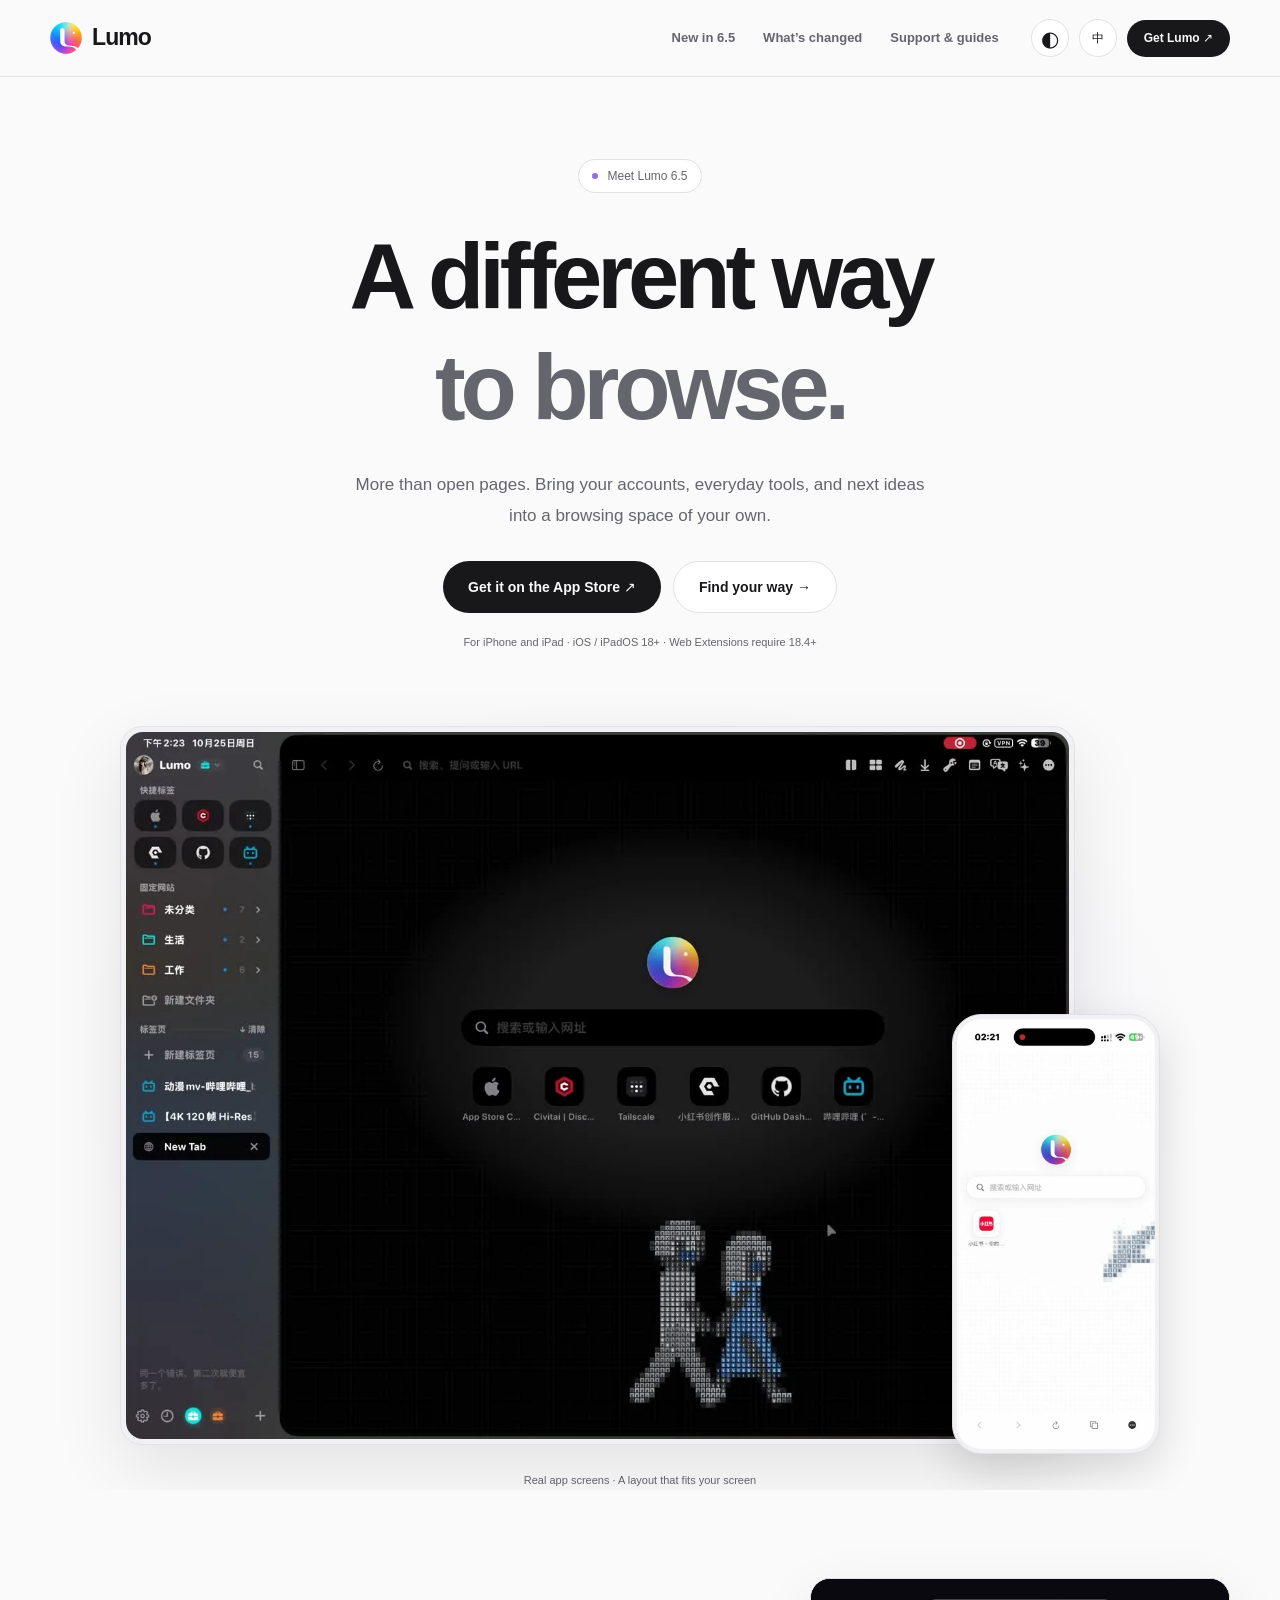
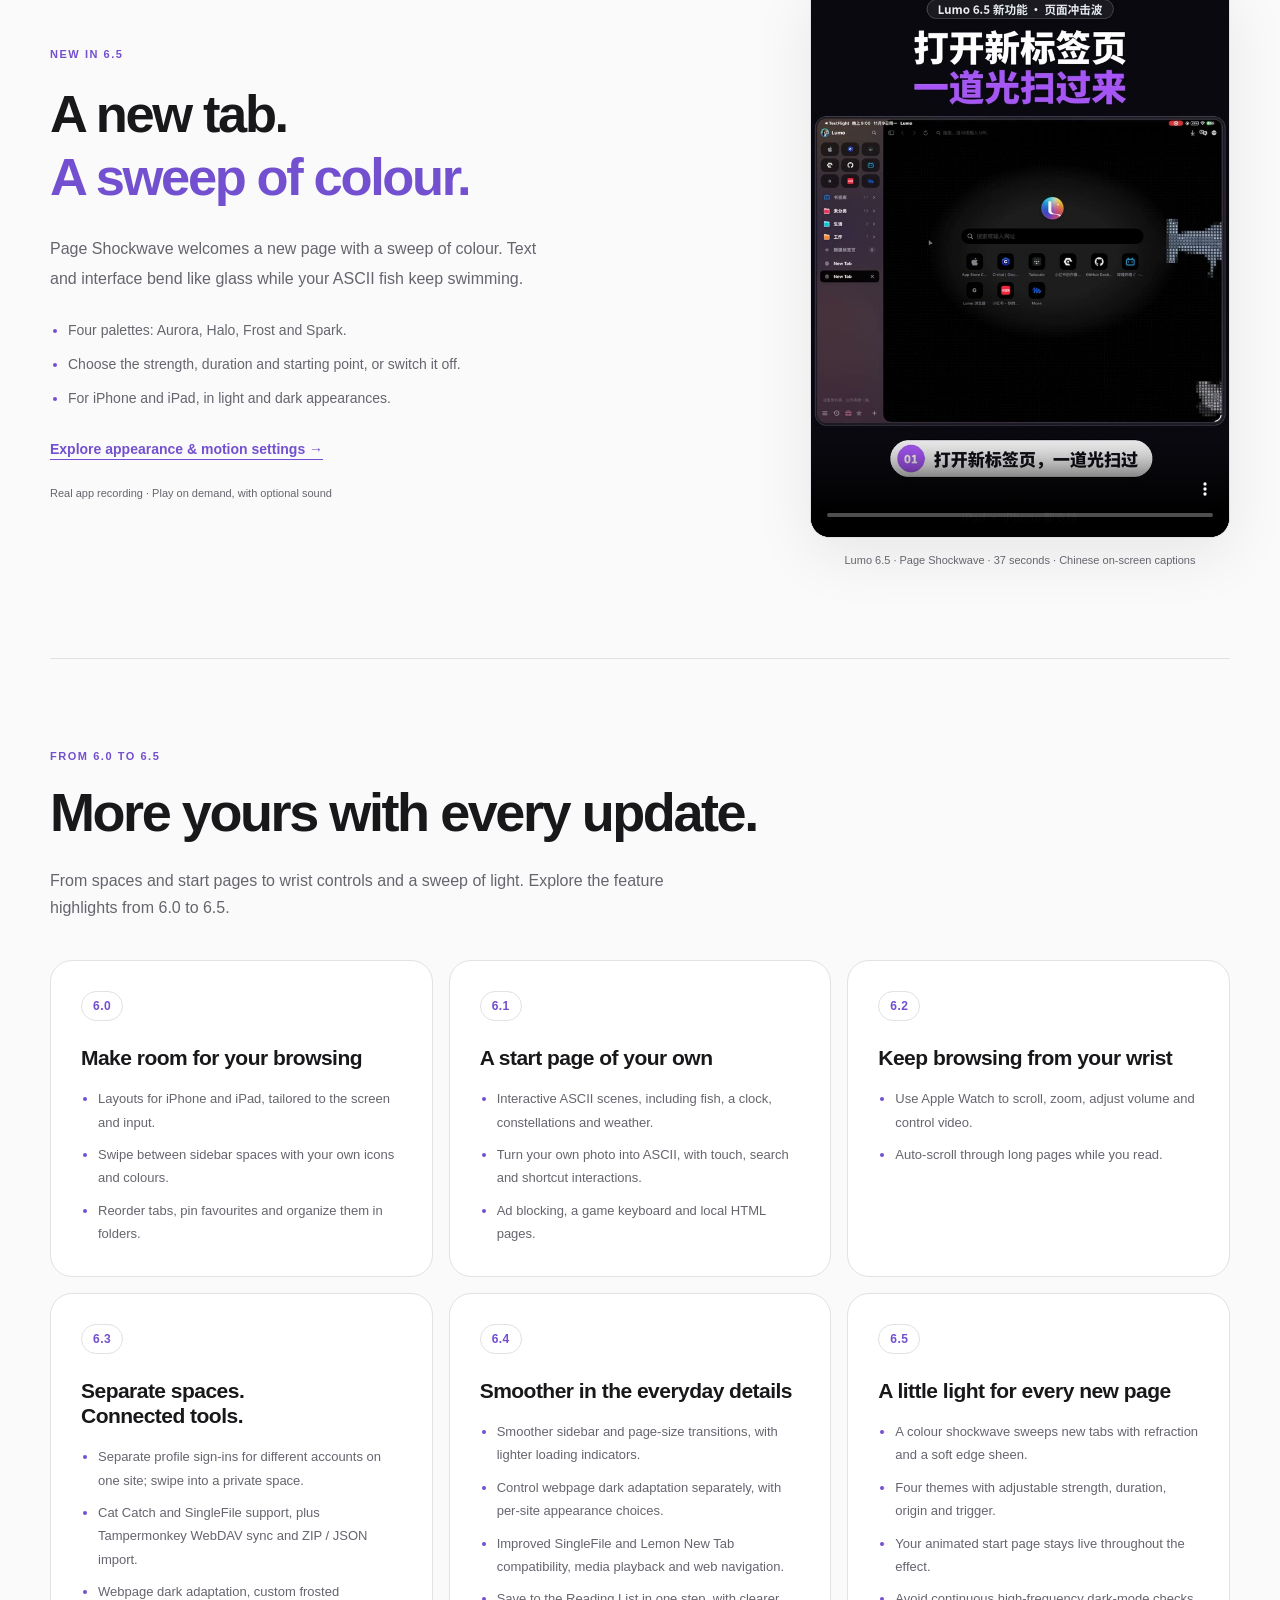
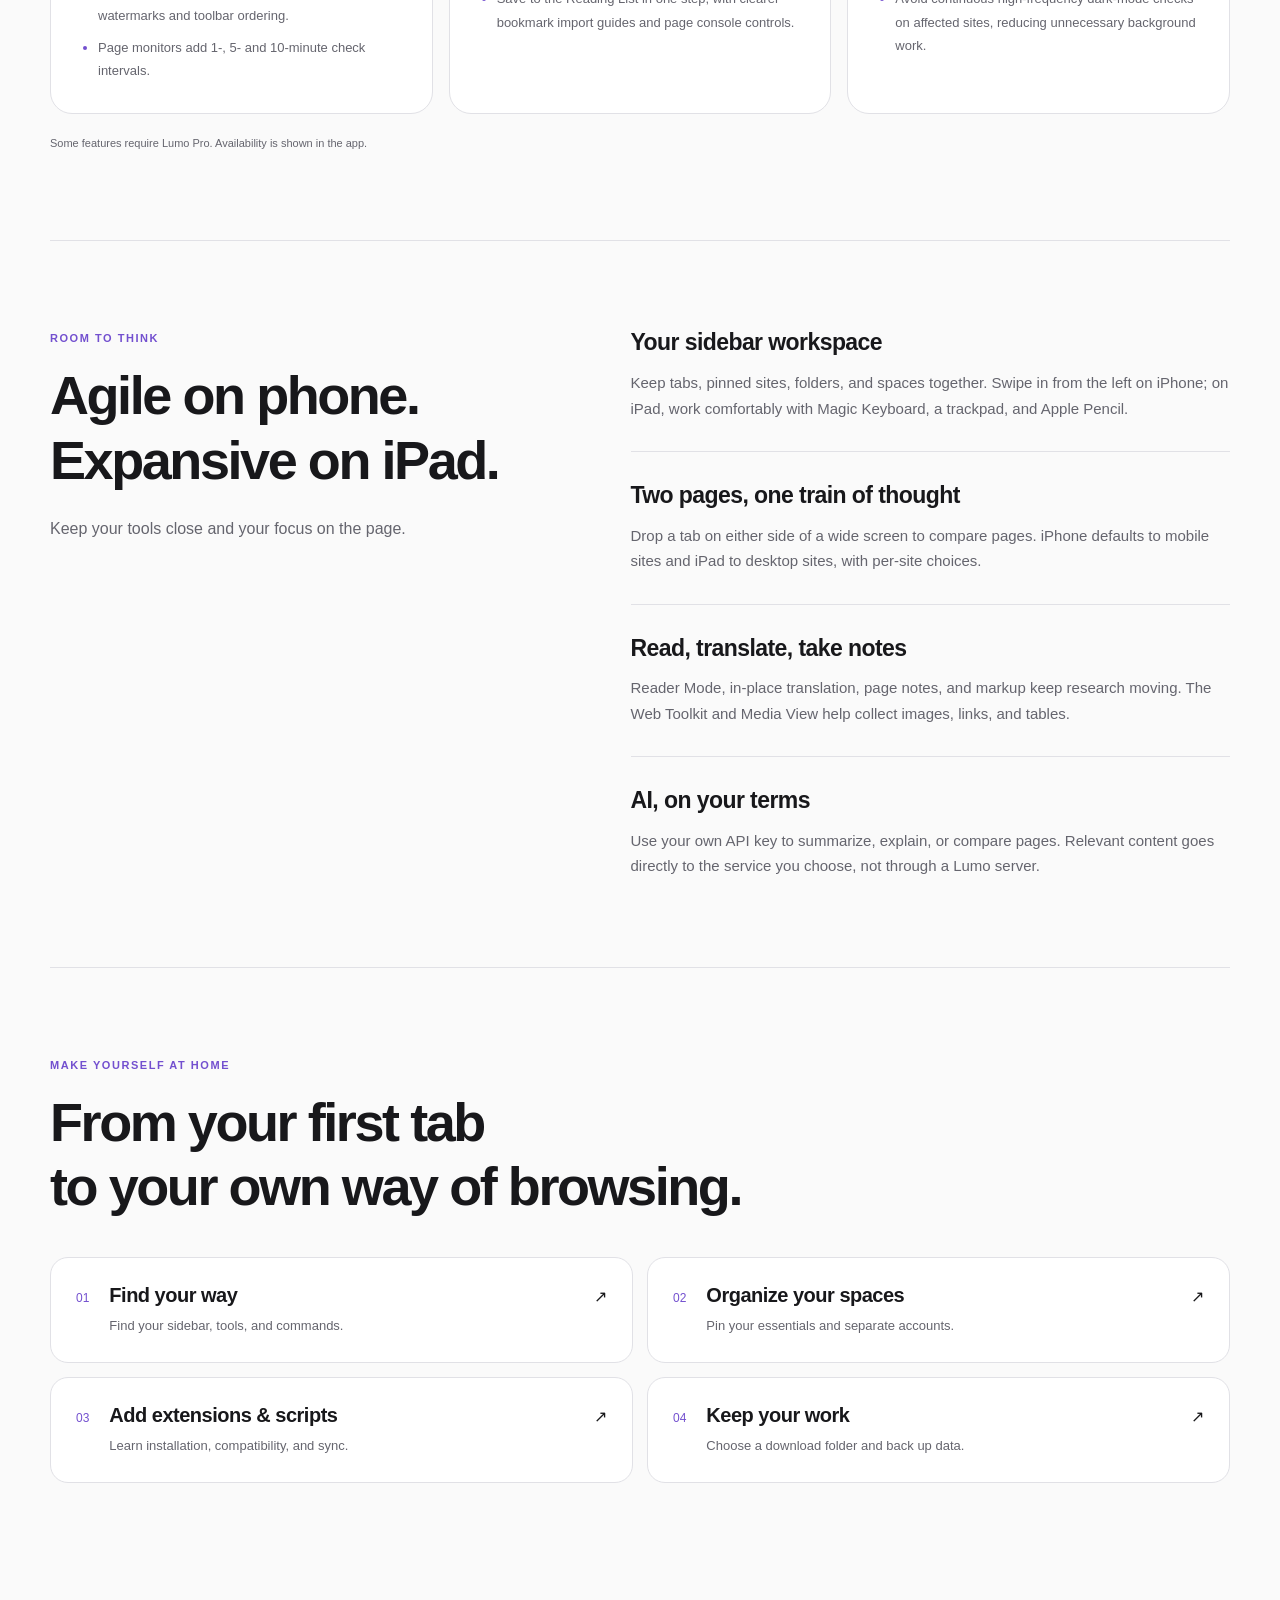
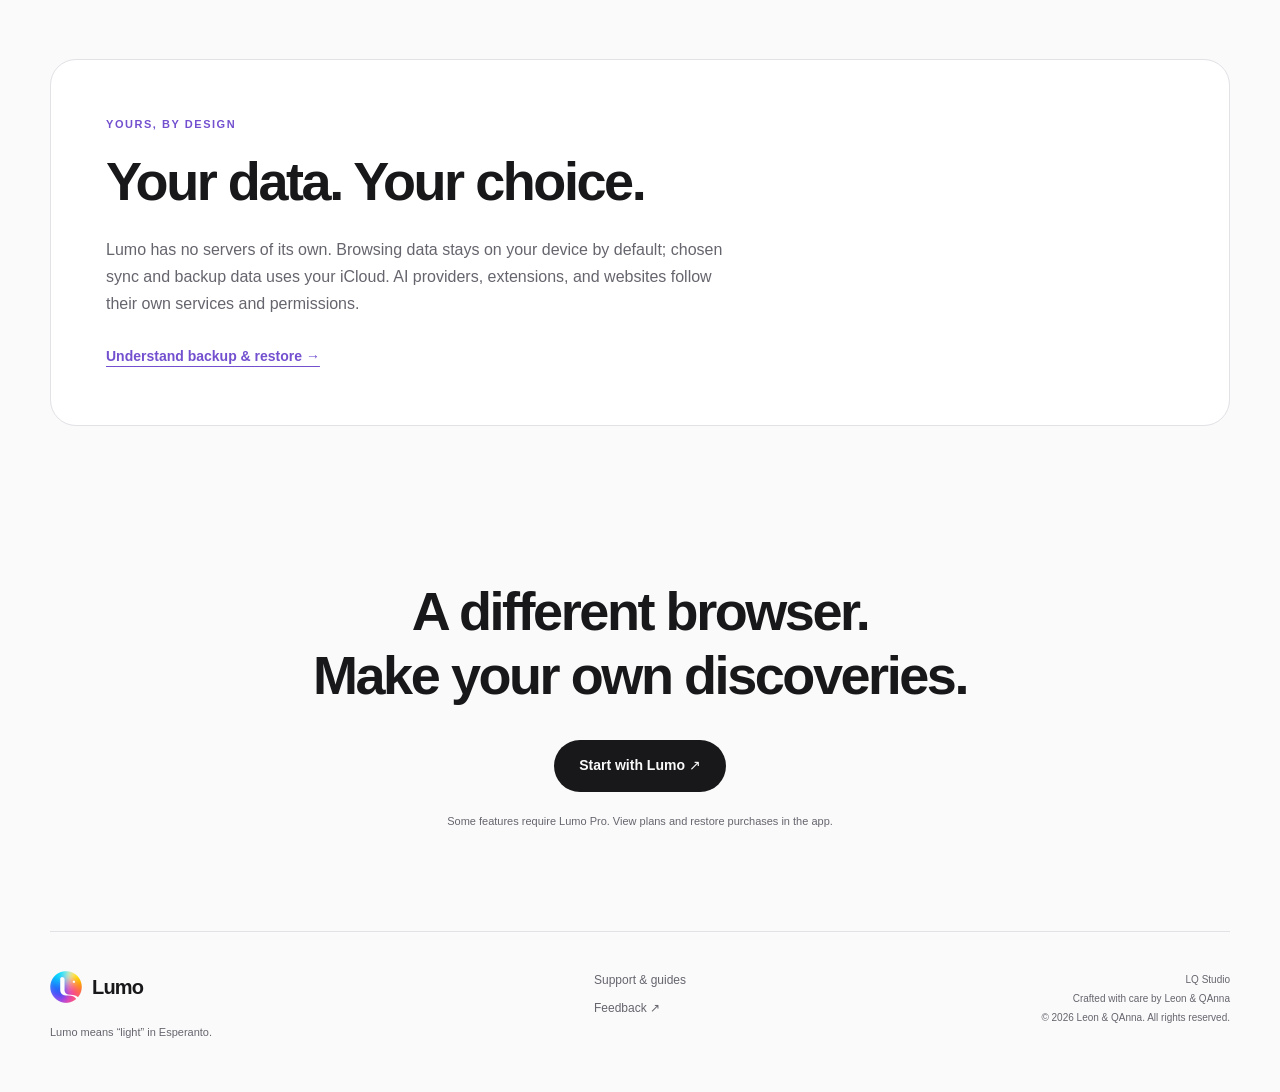
==== commit 7022aed3: "Showcase Lumo 6.5 shockwave video and features from 6.0 to 6.5 Add the original on-demand recording " ====
--- a/index.html
+++ b/index.html
@@ -5,12 +5,12 @@
 <meta name="viewport" content="width=device-width,initial-scale=1,viewport-fit=cover">
 <meta name="color-scheme" content="light dark">
 <meta name="theme-color" content="#fafafa">
-<meta name="description" content="Lumo 6.3：iPhone 与 iPad 侧边栏浏览器，支持独立登录空间、扩展、用户脚本与网页深色适配。">
-<title>Lumo 6.3 · 给浏览，多一种可能</title>
+<meta name="description" content="Lumo 6.5：观看页面冲击波演示，探索 6.0–6.5 的空间、扩展、动态起始页、Apple Watch 遥控与网页深色适配。">
+<title>Lumo 6.5 · 给浏览，多一种可能</title>
 <link rel="icon" href="favicon.svg">
 <script>try{const t=localStorage.getItem('lumo-site-theme');if(t==='light'||t==='dark')document.documentElement.dataset.theme=t}catch{}</script>
-<link rel="stylesheet" href="assets/website.css?v=6.3">
-<script defer src="assets/site.js?v=6.3">
+<link rel="stylesheet" href="assets/website.css?v=6.5">
+<script defer src="assets/site.js?v=6.5">
 </script>
 </head>
 <body data-page="home">
@@ -22,8 +22,8 @@
 <span>Lumo</span>
 </a>
 <nav aria-label="Main navigation">
-<a data-zh="6.3 新功能" data-en="New in 6.3" href="index.html#whats-new" class="">6.3 新功能</a>
-<a data-zh="功能" data-en="Features" href="index.html#features" class="">功能</a>
+<a data-zh="6.5 新功能" data-en="New in 6.5" href="index.html#whats-new" class="">6.5 新功能</a>
+<a data-zh="版本回顾" data-en="What’s changed" href="index.html#updates">版本回顾</a>
 <a data-zh="支持与指南" data-en="Support &amp; guides" href="support.html" class="">支持与指南</a>
 </nav>
 <div class="header-actions">
@@ -37,7 +37,7 @@
 </header>
 <main id="main">
 <section class="hero shell">
-<p data-zh="Lumo 6.3 现已推出" data-en="Introducing Lumo 6.3" class="release-pill">Lumo 6.3 现已推出</p>
+<p data-zh="探索 Lumo 6.5" data-en="Meet Lumo 6.5" class="release-pill">探索 Lumo 6.5</p>
 <h1 data-zh="给浏览，&lt;br&gt;&lt;span&gt;多一种可能。&lt;/span&gt;" data-en="A different way&lt;br&gt;&lt;span&gt;to browse.&lt;/span&gt;" >给浏览，<br>
 <span>多一种可能。</span>
 </h1>
@@ -59,55 +59,93 @@
 </div>
 <p data-zh="真实应用画面 · 布局随屏幕而变" data-en="Real app screens · A layout that fits your screen" class="image-caption">真实应用画面 · 布局随屏幕而变</p>
 </section>
-<section id="whats-new" class="shell section">
-<div class="section-heading">
-<p data-zh="NEW IN 6.3" data-en="NEW IN 6.3" class="eyebrow">NEW IN 6.3</p>
-<h2 data-zh="熟悉的浏览，更自由。" data-en="Familiar browsing. More freedom." >熟悉的浏览，更自由。</h2>
-<p data-zh="空间分开，工具连起来。6.3 把更多选择交到你手里。" data-en="Separate your spaces. Connect your tools. Version 6.3 puts more choices in your hands." >空间分开，工具连起来。6.3 把更多选择交到你手里。</p>
-</div>
-<div class="feature-grid">
-<article class="feature-card">
-<span class="card-number">01</span>
-<h3 data-zh="不同空间，不同账号" data-en="Separate spaces, separate sign-ins" >不同空间，不同账号</h3>
-<p data-zh="Profile 支持独立登录，同一网站也能分别用于工作与生活。颜色、图标与 Emoji，让每个空间一眼分清。" data-en="Profiles support separate sign-ins, so work and personal accounts can coexist on the same site. Colors, icons, and emoji make each space recognizable." >Profile 支持独立登录，同一网站也能分别用于工作与生活。颜色、图标与 Emoji，让每个空间一眼分清。</p>
-</article>
-<article class="feature-card">
-<span class="card-number">02</span>
-<h3 data-zh="熟悉的扩展，也能随行" data-en="Bring your extensions along" >熟悉的扩展，也能随行</h3>
-<p data-zh="适配猫抓与 SingleFile。内置用户脚本支持篡改猴 WebDAV 同步及 ZIP / JSON 备份导入，重复操作交给自己的工具。" data-en="Support for Cat Catch and SingleFile. The built-in userscript manager supports Tampermonkey WebDAV sync and ZIP / JSON backup import." >适配猫抓与 SingleFile。内置用户脚本支持篡改猴 WebDAV 同步及 ZIP / JSON 备份导入，重复操作交给自己的工具。</p>
-</article>
-<article class="feature-card">
-<span class="card-number">03</span>
-<h3 data-zh="网页，也有深浅之分" data-en="Dark mode, beyond the browser" >网页，也有深浅之分</h3>
-<p data-zh="网页深色适配跟随外观设置；跟随系统时随深浅色切换。保留单个网站的选择，让阅读更舒服。" data-en="Webpage dark mode follows your appearance setting, including system changes. Keep individual site preferences for comfortable reading." >网页深色适配跟随外观设置；跟随系统时随深浅色切换。保留单个网站的选择，让阅读更舒服。</p>
-</article>
-<article class="feature-card">
-<span class="card-number">04</span>
-<h3 data-zh="拖一下，整理到位" data-en="A place for every tab" >拖一下，整理到位</h3>
-<p data-zh="拖动标签排序，长按或右键固定到快捷区域；从底部「＋」新建文件夹，再将标签拖入收纳。" data-en="Drag tabs to reorder, or touch and hold / right-click to pin them to Quick Access. Create a folder with + and drag tabs into it." >拖动标签排序，长按或右键固定到快捷区域；从底部「＋」新建文件夹，再将标签拖入收纳。</p>
-</article>
-<article class="feature-card">
-<span class="card-number">05</span>
-<h3 data-zh="无痕空间，明确进退" data-en="A deliberate private space" >无痕空间，明确进退</h3>
-<p data-zh="横向滑动切换普通与无痕空间，进入与退出增加防误触阻力。也能从「＋」进入，结束时一键关闭。" data-en="Swipe between ordinary and private spaces with deliberate resistance at the boundary, or enter from +. End the private session from its header." >横向滑动切换普通与无痕空间，进入与退出增加防误触阻力。也能从「＋」进入，结束时一键关闭。</p>
-</article>
-<article class="feature-card">
-<span class="card-number">06</span>
-<h3 data-zh="让外观，带一点你的样子" data-en="Make it feel like yours" >让外观，带一点你的样子</h3>
-<p data-zh="磨砂水印支持文字、颜文字与 Emoji，工具栏可拖动排序。游鱼开屏与呼吸 Logo，让每次启程轻一点。" data-en="Use text, kaomoji, or emoji in frosted watermarks and reorder the toolbar. Swimming ASCII fish and a breathing logo welcome you back." >磨砂水印支持文字、颜文字与 Emoji，工具栏可拖动排序。游鱼开屏与呼吸 Logo，让每次启程轻一点。</p>
-</article>
-</div>
-<div class="release-notes">
-<h3 data-zh="还有这些日常改进" data-en="Better in the everyday details">还有这些日常改进</h3>
-<ul>
-<li data-zh="更顺的右侧面板与网页尺寸衔接，减少设置、截图和配色处理开销。" data-en="Smoother right-panel and page-size transitions, with less settings, snapshot, and color-processing overhead.">更顺的右侧面板与网页尺寸衔接，减少设置、截图和配色处理开销。</li>
-<li data-zh="网页监控新增 1、5、10 分钟间隔，使用创建时所属空间的登录数据。" data-en="Page monitors add 1-, 5-, and 10-minute intervals and use the original space’s sign-in data.">网页监控新增 1、5、10 分钟间隔，使用创建时所属空间的登录数据。</li>
-<li data-zh="选中的网址文字，可通过右键菜单在新标签页打开。" data-en="Open selected URL text in a new tab from its context menu.">选中的网址文字，可通过右键菜单在新标签页打开。</li>
-<li data-zh="下载目录后台扫描，目录失效时明确提示，并说明默认文件夹随 App 删除。" data-en="Background download-folder scans, clearer unavailable-folder errors, and a reminder about files removed with the app.">下载目录后台扫描，目录失效时明确提示，并说明默认文件夹随 App 删除。</li>
-<li data-zh="补充本地网络权限说明，减少视频氛围灯取样开销。" data-en="Clearer local-network permission information and lower video ambient-light sampling overhead.">补充本地网络权限说明，减少视频氛围灯取样开销。</li>
-<li data-zh="修复旧版 WebKit 关闭标签页与 Mac 上打开设置的已知崩溃点。" data-en="Fixes for known crashes when closing tabs on older WebKit and opening settings on Mac.">修复旧版 WebKit 关闭标签页与 Mac 上打开设置的已知崩溃点。</li>
-</ul>
-</div>
+<section id="whats-new" class="shell section shockwave-showcase" aria-labelledby="shockwave-title">
+<div class="shockwave-copy">
+<p data-zh="NEW IN 6.5" data-en="NEW IN 6.5" class="eyebrow">NEW IN 6.5</p>
+<h2 data-zh="打开新标签页，&lt;br&gt;&lt;span&gt;一道光扫过来。&lt;/span&gt;" data-en="A new tab.&lt;br&gt;&lt;span&gt;A sweep of colour.&lt;/span&gt;" id="shockwave-title">打开新标签页，<br><span>一道光扫过来。</span></h2>
+<p data-zh="页面冲击波，用一道轻轻扫过的色彩迎接新页面。文字与界面像玻璃般折射，游鱼继续自在游动。" data-en="Page Shockwave welcomes a new page with a sweep of colour. Text and interface bend like glass while your ASCII fish keep swimming." class="shockwave-lead">页面冲击波，用一道轻轻扫过的色彩迎接新页面。文字与界面像玻璃般折射，游鱼继续自在游动。</p>
+<ul class="shockwave-points">
+<li data-zh="极光、光晕、冰霜、星火，四种配色。" data-en="Four palettes: Aurora, Halo, Frost and Spark.">极光、光晕、冰霜、星火，四种配色。</li>
+<li data-zh="强度、时长与起点可调，也能一键关闭。" data-en="Choose the strength, duration and starting point, or switch it off.">强度、时长与起点可调，也能一键关闭。</li>
+<li data-zh="适用于 iPhone 与 iPad，随深浅色外观呈现。" data-en="For iPhone and iPad, in light and dark appearances.">适用于 iPhone 与 iPad，随深浅色外观呈现。</li>
+
+</ul>
+<a class="text-link" href="support.html#appearance" data-zh="了解外观与动效设置 →" data-en="Explore appearance &amp; motion settings →">了解外观与动效设置 →</a>
+<p class="demo-note" data-zh="真实录屏 · 点击播放，可开启声音" data-en="Real app recording · Play on demand, with optional sound">真实录屏 · 点击播放，可开启声音</p>
+</div>
+<figure class="shockwave-media">
+<video id="shockwave-demo" controls playsinline preload="none" width="1080" height="1440" poster="assets/videos/lumo65-page-shockwave-poster.jpg" aria-label="Lumo 6.5 页面冲击波功能演示" data-aria-zh="Lumo 6.5 页面冲击波功能演示" data-aria-en="Lumo 6.5 Page Shockwave feature demo">
+<source src="assets/videos/lumo65-page-shockwave.mp4" type="video/mp4">
+<p data-zh="你的浏览器暂不支持视频播放，请使用较新的 Safari 或 Chrome 查看。" data-en="Your browser cannot play this video. Try a recent version of Safari or Chrome.">你的浏览器暂不支持视频播放，请使用较新的 Safari 或 Chrome 查看。</p>
+</video>
+<figcaption data-zh="Lumo 6.5 · 页面冲击波 · 约 37 秒 · 画面内为中文说明" data-en="Lumo 6.5 · Page Shockwave · 37 seconds · Chinese on-screen captions">Lumo 6.5 · 页面冲击波 · 约 37 秒 · 画面内为中文说明</figcaption>
+</figure>
+</section>
+<section id="updates" class="shell section">
+<div class="section-heading">
+<p data-zh="FROM 6.0 TO 6.5" data-en="FROM 6.0 TO 6.5" class="eyebrow">FROM 6.0 TO 6.5</p>
+<h2 data-zh="一步步，成为你的浏览器。" data-en="More yours with every update.">一步步，成为你的浏览器。</h2>
+<p data-zh="从空间与起始页，到手腕上的遥控，再到每次打开的一道光。回顾 6.0–6.5 的主要新功能。" data-en="From spaces and start pages to wrist controls and a sweep of light. Explore the feature highlights from 6.0 to 6.5.">从空间与起始页，到手腕上的遥控，再到每次打开的一道光。回顾 6.0–6.5 的主要新功能。</p>
+</div>
+<div class="feature-grid version-grid">
+<article class="feature-card version-card">
+<span class="version-number">6.0</span>
+<h3 data-zh="把浏览整理成自己的空间" data-en="Make room for your browsing">把浏览整理成自己的空间</h3>
+<ul>
+<li data-zh="iPhone 与 iPad 布局，适应不同屏幕与操作方式。" data-en="Layouts for iPhone and iPad, tailored to the screen and input.">iPhone 与 iPad 布局，适应不同屏幕与操作方式。</li>
+<li data-zh="侧边栏空间横向切换，自选图标与颜色。" data-en="Swipe between sidebar spaces with your own icons and colours.">侧边栏空间横向切换，自选图标与颜色。</li>
+<li data-zh="标签拖动排序、快捷固定与文件夹收纳。" data-en="Reorder tabs, pin favourites and organize them in folders.">标签拖动排序、快捷固定与文件夹收纳。</li>
+</ul>
+</article>
+<article class="feature-card version-card">
+<span class="version-number">6.1</span>
+<h3 data-zh="起始页，开始有自己的样子" data-en="A start page of your own">起始页，开始有自己的样子</h3>
+<ul>
+<li data-zh="交互式 ASCII 起始页：游鱼、时钟、星座、天气等场景。" data-en="Interactive ASCII scenes, including fish, a clock, constellations and weather.">交互式 ASCII 起始页：游鱼、时钟、星座、天气等场景。</li>
+<li data-zh="「我的照片」字符背景，触控、搜索与快捷网站联动。" data-en="Turn your own photo into ASCII, with touch, search and shortcut interactions.">「我的照片」字符背景，触控、搜索与快捷网站联动。</li>
+<li data-zh="广告拦截、游戏键盘与本地 HTML 网页。" data-en="Ad blocking, a game keyboard and local HTML pages.">广告拦截、游戏键盘与本地 HTML 网页。</li>
+</ul>
+</article>
+<article class="feature-card version-card">
+<span class="version-number">6.2</span>
+<h3 data-zh="抬起手腕，继续浏览" data-en="Keep browsing from your wrist">抬起手腕，继续浏览</h3>
+<ul>
+<li data-zh="Apple Watch 遥控滚动、缩放、音量与视频播放。" data-en="Use Apple Watch to scroll, zoom, adjust volume and control video.">Apple Watch 遥控滚动、缩放、音量与视频播放。</li>
+<li data-zh="长文自动滚动，阅读时少一次伸手。" data-en="Auto-scroll through long pages while you read.">长文自动滚动，阅读时少一次伸手。</li>
+</ul>
+</article>
+<article class="feature-card version-card">
+<span class="version-number">6.3</span>
+<h3 data-zh="空间分开，工具连起来" data-en="Separate spaces. Connected tools.">空间分开，工具连起来</h3>
+<ul>
+<li data-zh="Profile 独立登录，同一网站分别使用不同账号；滑动进入无痕空间。" data-en="Separate profile sign-ins for different accounts on one site; swipe into a private space.">Profile 独立登录，同一网站分别使用不同账号；滑动进入无痕空间。</li>
+<li data-zh="适配猫抓与 SingleFile，支持篡改猴 WebDAV 同步及 ZIP / JSON 导入。" data-en="Cat Catch and SingleFile support, plus Tampermonkey WebDAV sync and ZIP / JSON import.">适配猫抓与 SingleFile，支持篡改猴 WebDAV 同步及 ZIP / JSON 导入。</li>
+<li data-zh="网页深色适配、自定义磨砂水印与工具栏排序。" data-en="Webpage dark adaptation, custom frosted watermarks and toolbar ordering.">网页深色适配、自定义磨砂水印与工具栏排序。</li>
+<li data-zh="网页监控增加 1、5、10 分钟检查间隔。" data-en="Page monitors add 1-, 5- and 10-minute check intervals.">网页监控增加 1、5、10 分钟检查间隔。</li>
+</ul>
+</article>
+<article class="feature-card version-card">
+<span class="version-number">6.4</span>
+<h3 data-zh="把日常细节，打磨得更顺" data-en="Smoother in the everyday details">把日常细节，打磨得更顺</h3>
+<ul>
+<li data-zh="左右侧边栏与网页尺寸同步过渡，加载提示更轻。" data-en="Smoother sidebar and page-size transitions, with lighter loading indicators.">左右侧边栏与网页尺寸同步过渡，加载提示更轻。</li>
+<li data-zh="网页深色适配可单独开关，并保留单网站外观选择。" data-en="Control webpage dark adaptation separately, with per-site appearance choices.">网页深色适配可单独开关，并保留单网站外观选择。</li>
+<li data-zh="改进 SingleFile 与柠檬起始页兼容性，优化音视频和网页跳转。" data-en="Improved SingleFile and Lemon New Tab compatibility, media playback and web navigation.">改进 SingleFile 与柠檬起始页兼容性，优化音视频和网页跳转。</li>
+<li data-zh="阅读列表支持一键添加，导入书签指引与页面控制台更清晰。" data-en="Save to the Reading List in one step, with clearer bookmark import guides and page console controls.">阅读列表支持一键添加，导入书签指引与页面控制台更清晰。</li>
+</ul>
+</article>
+<article class="feature-card version-card">
+<span class="version-number">6.5</span>
+<h3 data-zh="每次打开，都有一道光" data-en="A little light for every new page">每次打开，都有一道光</h3>
+<ul>
+<li data-zh="页面冲击波扫过新标签页，带来色彩、折射与边缘光泽。" data-en="A colour shockwave sweeps new tabs with refraction and a soft edge sheen.">页面冲击波扫过新标签页，带来色彩、折射与边缘光泽。</li>
+<li data-zh="四款主题，支持强度、时长、起点与触发方式设置。" data-en="Four themes with adjustable strength, duration, origin and trigger.">四款主题，支持强度、时长、起点与触发方式设置。</li>
+<li data-zh="动态起始页保持鲜活，效果结束后自然回到浏览。" data-en="Your animated start page stays live throughout the effect.">动态起始页保持鲜活，效果结束后自然回到浏览。</li>
+<li data-zh="修复部分网站深色适配持续高频检查的问题，减少无意义的后台工作。" data-en="Avoid continuous high-frequency dark-mode checks on affected sites, reducing unnecessary background work.">修复部分网站深色适配持续高频检查的问题，减少无意义的后台工作。</li>
+</ul>
+</article>
+</div>
+<p data-zh="部分功能属于 Lumo Pro；具体支持情况以 App 内显示为准。" data-en="Some features require Lumo Pro. Availability is shown in the app." class="availability">部分功能属于 Lumo Pro；具体支持情况以 App 内显示为准。</p>
 </section>
 <section id="features" class="shell section workspace-section">
 <div class="workspace-intro">
--- a/assets/website.css
+++ b/assets/website.css
@@ -14,3 +14,8 @@
 @media(prefers-contrast:more){:root{--dim:var(--ink);--line:var(--ink)}}
 
 .release-notes{margin-top:30px;padding:30px 0 0;border-top:1px solid var(--line)}.release-notes h3{font-size:17px;margin-bottom:17px}.release-notes ul{display:grid;grid-template-columns:repeat(2,minmax(0,1fr));column-gap:45px;row-gap:12px;padding-left:18px;margin:0;color:var(--dim);font-size:13px}.release-notes li{padding-left:4px}.release-notes li::marker{color:var(--brand)}@media(max-width:700px){.release-notes ul{grid-template-columns:1fr;gap:12px}.release-notes{margin-top:25px}}
+
+/* 6.5: static feature presentation; the original recording plays on request. */
+.shockwave-showcase{display:grid;grid-template-columns:minmax(0,1fr) minmax(0,420px);align-items:center;gap:clamp(36px,6vw,90px);border-bottom:1px solid var(--line)}
+.shockwave-copy .eyebrow{margin-bottom:20px}.shockwave-copy h2{font-size:clamp(34px,4.1vw,53px)}.shockwave-copy h2 span{color:var(--brand)}.shockwave-lead{font-size:16px;line-height:1.85;margin-top:25px;max-width:500px}.shockwave-points{padding-left:18px;margin:24px 0;color:var(--dim);font-size:14px;line-height:1.8}.shockwave-points li+li{margin-top:9px}.shockwave-points li::marker{color:var(--brand)}.demo-note{font-size:11px;margin-top:22px}.shockwave-media{min-width:0}.shockwave-media video{display:block;width:100%;height:auto;aspect-ratio:3/4;object-fit:contain;background:#09090f;border:1px solid var(--line);border-radius:20px;box-shadow:0 18px 60px #00000014}.shockwave-media figcaption{font-size:11px;line-height:1.7;color:var(--dim);text-align:center;margin-top:13px}.version-number{display:inline-block;color:var(--brand);font-size:12px;font-weight:700;letter-spacing:.04em;border:1px solid var(--line);border-radius:99px;padding:4px 11px;margin-bottom:24px}.version-card h3{font-size:21px}.version-card ul{padding-left:17px;margin:17px 0 0;font-size:13px;color:var(--dim);line-height:1.8}.version-card li+li{margin-top:9px}.version-card li::marker{color:var(--brand)}
+@media(max-width:700px){.shockwave-showcase{grid-template-columns:1fr;gap:30px}.shockwave-media{width:min(100%,390px);justify-self:center}.shockwave-lead{font-size:14px;margin-top:20px}.shockwave-points{font-size:13px}.shockwave-media video{border-radius:16px}.version-number{margin-bottom:18px}.version-card h3{font-size:20px}.version-card ul{font-size:13px}}
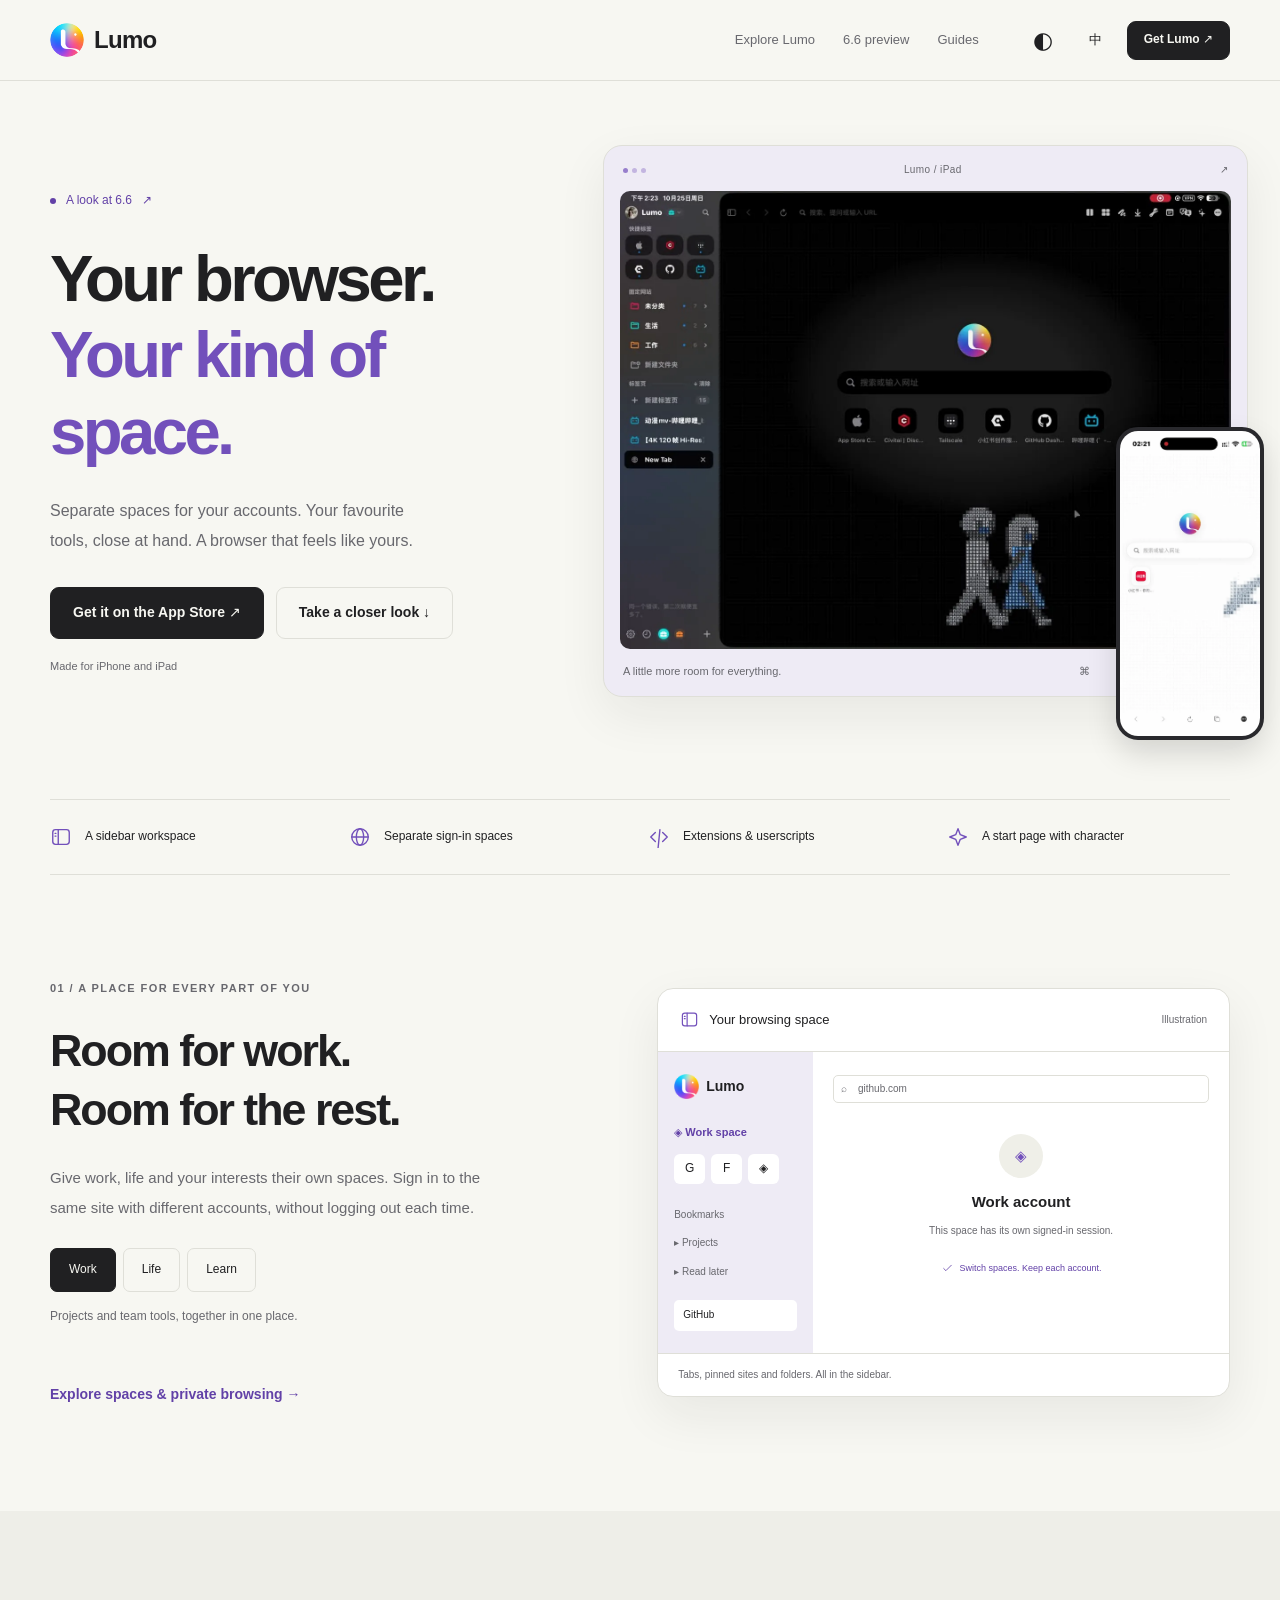
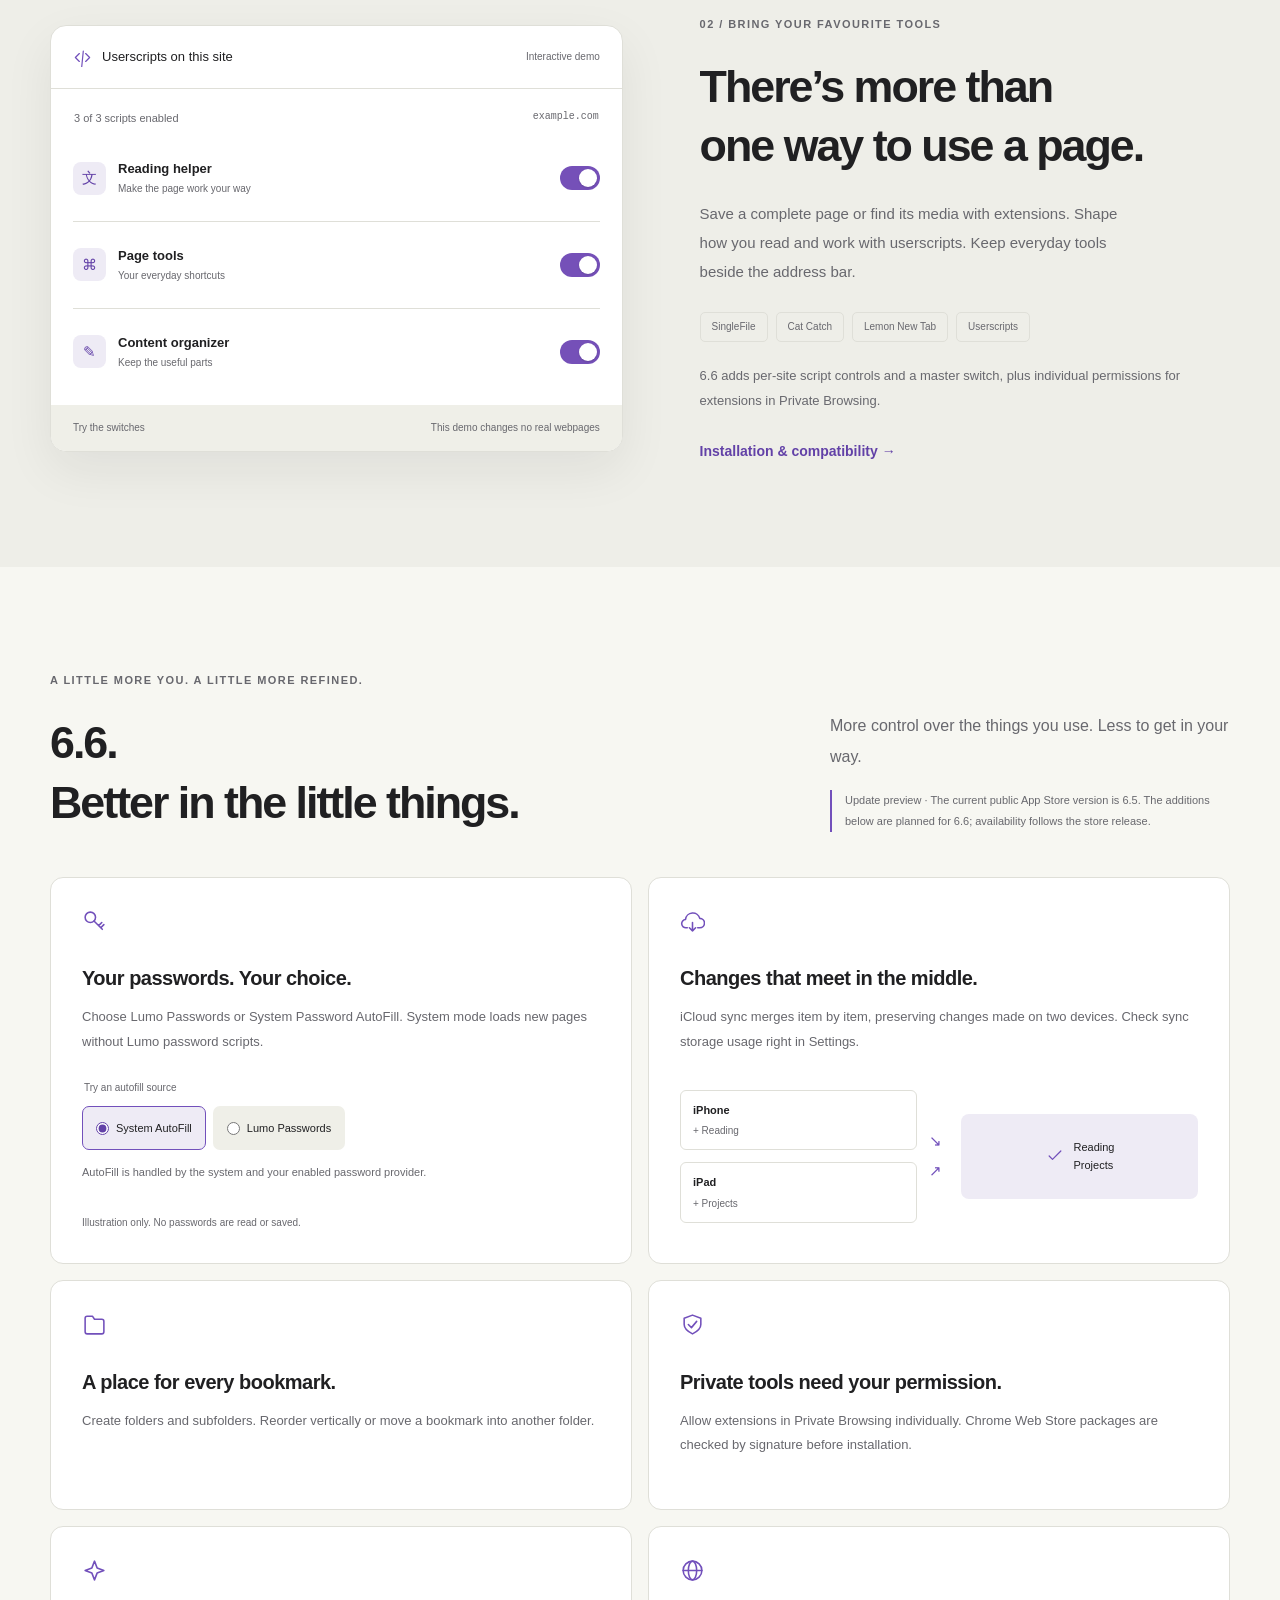
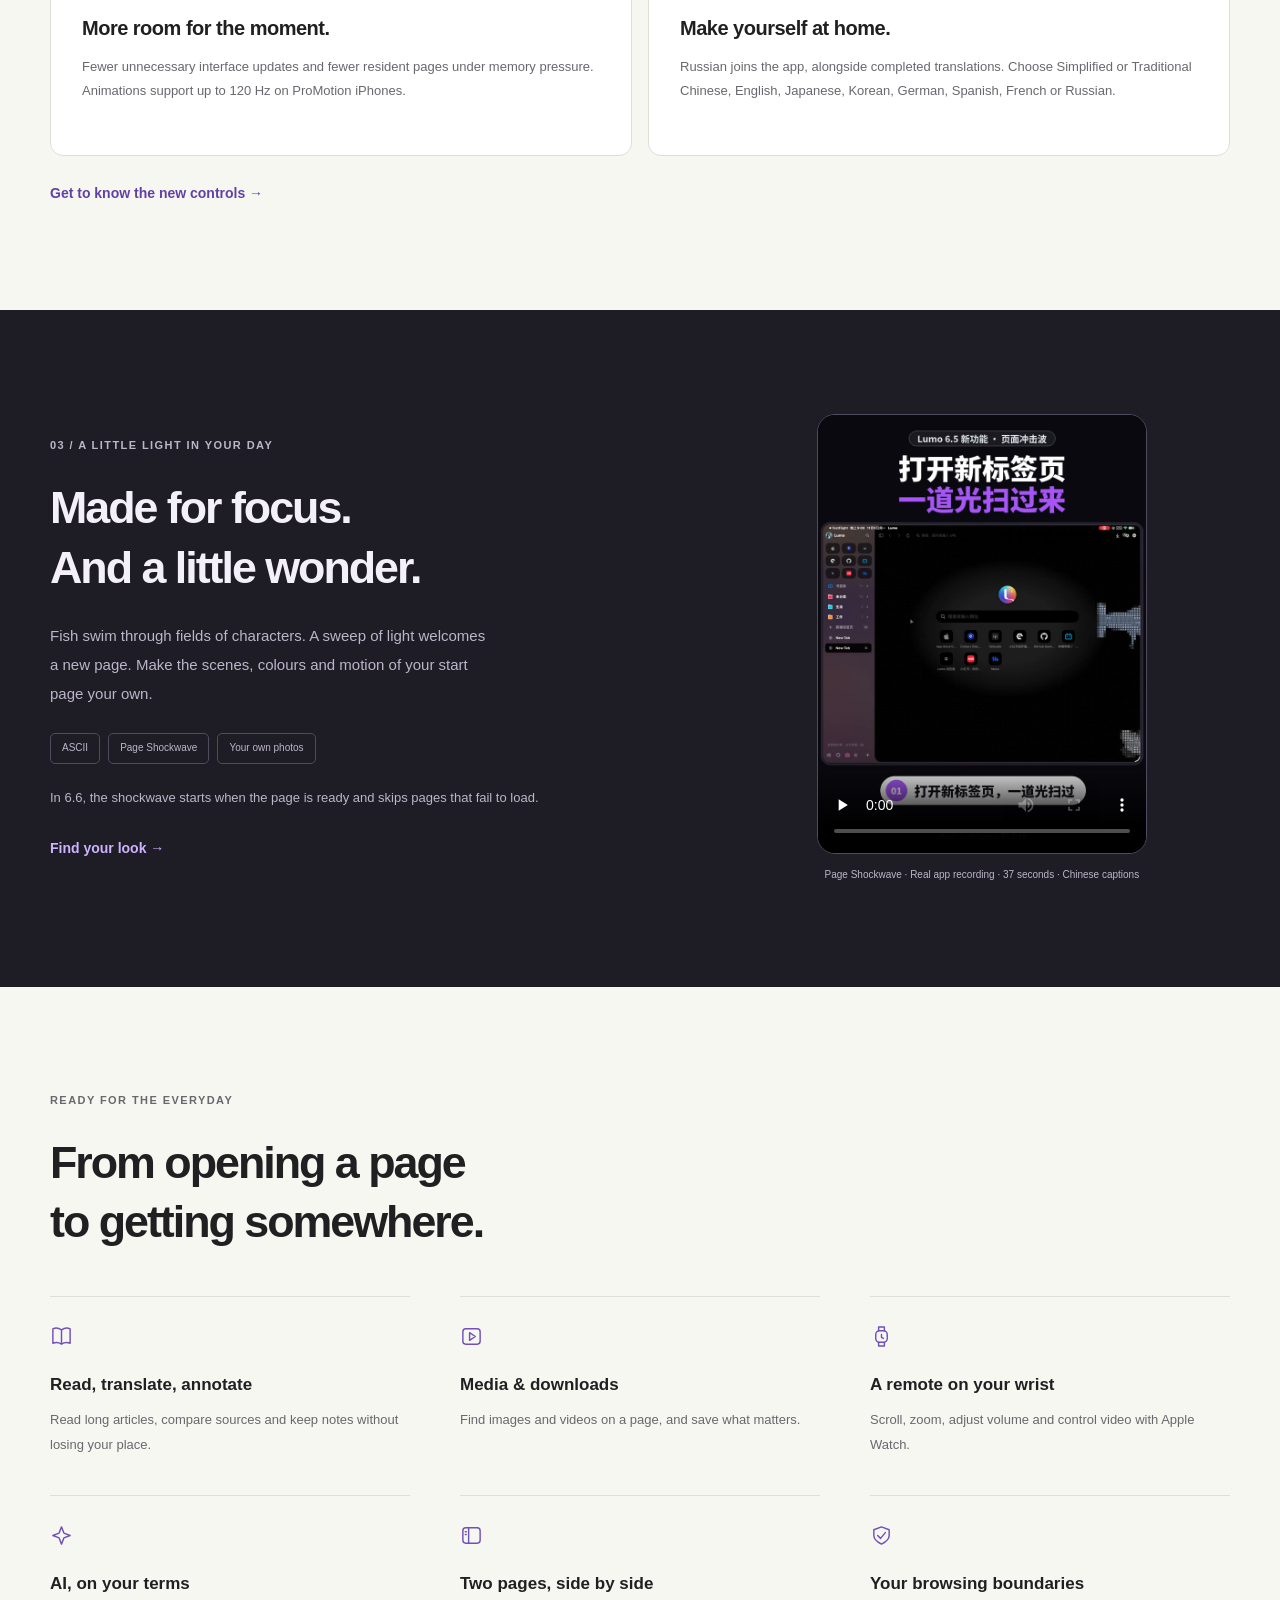
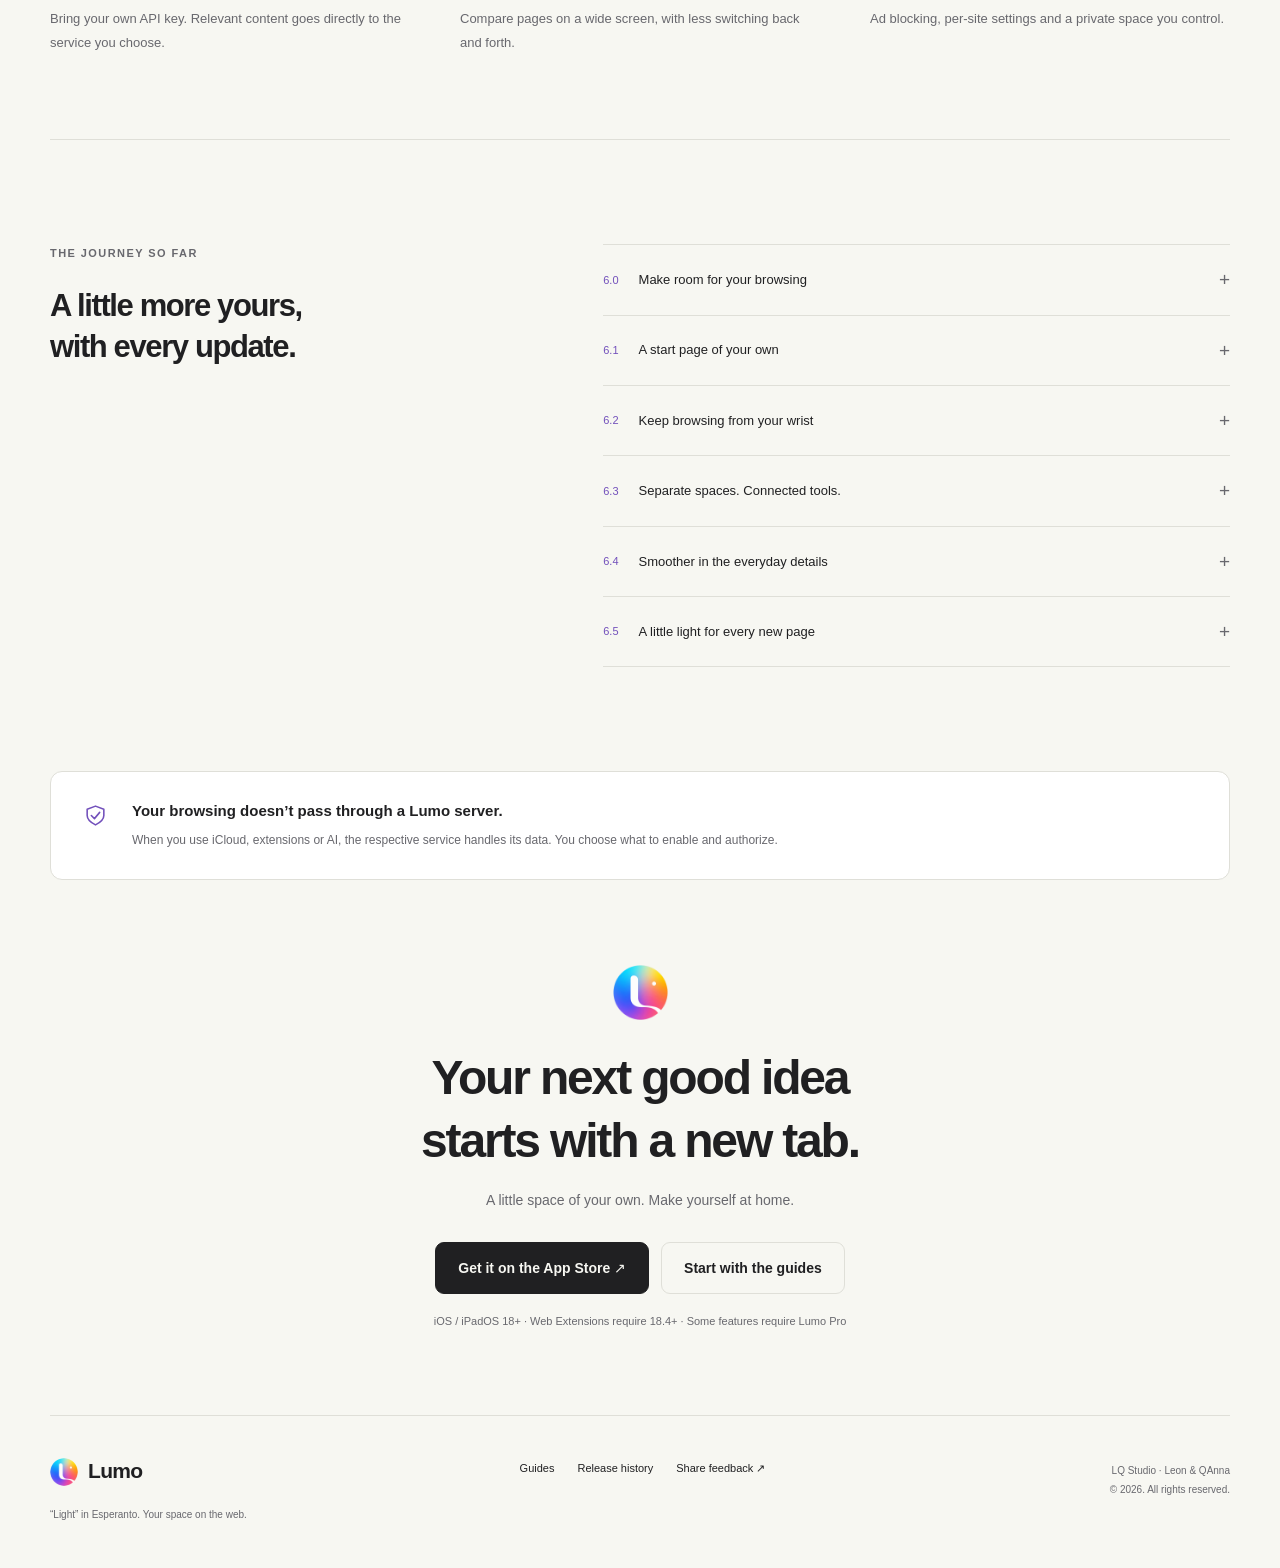
==== commit 50cc1cc8: "Redesign Lumo website and add the 6.6 feature preview" ====
--- a/index.html
+++ b/index.html
@@ -1,248 +1,1192 @@
 <!doctype html>
 <html lang="zh-Hans">
-<head>
-<meta charset="utf-8">
-<meta name="viewport" content="width=device-width,initial-scale=1,viewport-fit=cover">
-<meta name="color-scheme" content="light dark">
-<meta name="theme-color" content="#fafafa">
-<meta name="description" content="Lumo 6.5：观看页面冲击波演示，探索 6.0–6.5 的空间、扩展、动态起始页、Apple Watch 遥控与网页深色适配。">
-<title>Lumo 6.5 · 给浏览，多一种可能</title>
-<link rel="icon" href="favicon.svg">
-<script>try{const t=localStorage.getItem('lumo-site-theme');if(t==='light'||t==='dark')document.documentElement.dataset.theme=t}catch{}</script>
-<link rel="stylesheet" href="assets/website.css?v=6.5">
-<script defer src="assets/site.js?v=6.5">
-</script>
-</head>
-<body data-page="home">
-<a class="skip-link" href="#main" data-zh="跳到正文" data-en="Skip to content">跳到正文</a>
-<header class="site-header">
-<div class="shell header-inner">
-<a class="brand" href="index.html">
-<img src="assets/lumo-logo.png" width="32" height="32" alt="">
-<span>Lumo</span>
-</a>
-<nav aria-label="Main navigation">
-<a data-zh="6.5 新功能" data-en="New in 6.5" href="index.html#whats-new" class="">6.5 新功能</a>
-<a data-zh="版本回顾" data-en="What’s changed" href="index.html#updates">版本回顾</a>
-<a data-zh="支持与指南" data-en="Support &amp; guides" href="support.html" class="">支持与指南</a>
-</nav>
-<div class="header-actions">
-<button class="theme-toggle" type="button" aria-label="切换深浅色" title="切换深浅色">
-<span aria-hidden="true">◐</span>
-</button>
-<button class="language" type="button" aria-label="Switch language">EN</button>
-<a data-zh="获取 Lumo ↗" data-en="Get Lumo ↗" href="https://apps.apple.com/app/id6794906429" class="button small">获取 Lumo ↗</a>
-</div>
-</div>
-</header>
-<main id="main">
-<section class="hero shell">
-<p data-zh="探索 Lumo 6.5" data-en="Meet Lumo 6.5" class="release-pill">探索 Lumo 6.5</p>
-<h1 data-zh="给浏览，&lt;br&gt;&lt;span&gt;多一种可能。&lt;/span&gt;" data-en="A different way&lt;br&gt;&lt;span&gt;to browse.&lt;/span&gt;" >给浏览，<br>
-<span>多一种可能。</span>
-</h1>
-<p data-zh="不止打开网页。把不同账号、日常工具和下一件想做的事，放进属于你的浏览空间。" data-en="More than open pages. Bring your accounts, everyday tools, and next ideas into a browsing space of your own." class="hero-lead">不止打开网页。把不同账号、日常工具和下一件想做的事，放进属于你的浏览空间。</p>
-<div class="actions">
-<a data-zh="在 App Store 获取 ↗" data-en="Get it on the App Store ↗" href="https://apps.apple.com/app/id6794906429" class="button primary">在 App Store 获取 ↗</a>
-<a data-zh="从这里开始 →" data-en="Find your way →" href="support.html#start" class="button secondary">从这里开始 →</a>
-</div>
-<p data-zh="适用于 iPhone 与 iPad · iOS / iPadOS 18+ · 网页扩展需 18.4+" data-en="For iPhone and iPad · iOS / iPadOS 18+ · Web Extensions require 18.4+" class="availability">适用于 iPhone 与 iPad · iOS / iPadOS 18+ · 网页扩展需 18.4+</p>
-<div class="product-stage">
-<div class="stage-halo" aria-hidden="true">
-</div>
-<figure class="ipad-shot">
-<img src="assets/lumo-ipad-real.webp" width="1376" height="1032" alt="Lumo sidebar and start page on iPad" fetchpriority="high">
-</figure>
-<figure class="phone-shot">
-<img src="assets/lumo-iphone-home.webp" width="630" height="1368" alt="Lumo start page on iPhone" fetchpriority="high">
-</figure>
-</div>
-<p data-zh="真实应用画面 · 布局随屏幕而变" data-en="Real app screens · A layout that fits your screen" class="image-caption">真实应用画面 · 布局随屏幕而变</p>
-</section>
-<section id="whats-new" class="shell section shockwave-showcase" aria-labelledby="shockwave-title">
-<div class="shockwave-copy">
-<p data-zh="NEW IN 6.5" data-en="NEW IN 6.5" class="eyebrow">NEW IN 6.5</p>
-<h2 data-zh="打开新标签页，&lt;br&gt;&lt;span&gt;一道光扫过来。&lt;/span&gt;" data-en="A new tab.&lt;br&gt;&lt;span&gt;A sweep of colour.&lt;/span&gt;" id="shockwave-title">打开新标签页，<br><span>一道光扫过来。</span></h2>
-<p data-zh="页面冲击波，用一道轻轻扫过的色彩迎接新页面。文字与界面像玻璃般折射，游鱼继续自在游动。" data-en="Page Shockwave welcomes a new page with a sweep of colour. Text and interface bend like glass while your ASCII fish keep swimming." class="shockwave-lead">页面冲击波，用一道轻轻扫过的色彩迎接新页面。文字与界面像玻璃般折射，游鱼继续自在游动。</p>
-<ul class="shockwave-points">
-<li data-zh="极光、光晕、冰霜、星火，四种配色。" data-en="Four palettes: Aurora, Halo, Frost and Spark.">极光、光晕、冰霜、星火，四种配色。</li>
-<li data-zh="强度、时长与起点可调，也能一键关闭。" data-en="Choose the strength, duration and starting point, or switch it off.">强度、时长与起点可调，也能一键关闭。</li>
-<li data-zh="适用于 iPhone 与 iPad，随深浅色外观呈现。" data-en="For iPhone and iPad, in light and dark appearances.">适用于 iPhone 与 iPad，随深浅色外观呈现。</li>
-
-</ul>
-<a class="text-link" href="support.html#appearance" data-zh="了解外观与动效设置 →" data-en="Explore appearance &amp; motion settings →">了解外观与动效设置 →</a>
-<p class="demo-note" data-zh="真实录屏 · 点击播放，可开启声音" data-en="Real app recording · Play on demand, with optional sound">真实录屏 · 点击播放，可开启声音</p>
-</div>
-<figure class="shockwave-media">
-<video id="shockwave-demo" controls playsinline preload="none" width="1080" height="1440" poster="assets/videos/lumo65-page-shockwave-poster.jpg" aria-label="Lumo 6.5 页面冲击波功能演示" data-aria-zh="Lumo 6.5 页面冲击波功能演示" data-aria-en="Lumo 6.5 Page Shockwave feature demo">
-<source src="assets/videos/lumo65-page-shockwave.mp4" type="video/mp4">
-<p data-zh="你的浏览器暂不支持视频播放，请使用较新的 Safari 或 Chrome 查看。" data-en="Your browser cannot play this video. Try a recent version of Safari or Chrome.">你的浏览器暂不支持视频播放，请使用较新的 Safari 或 Chrome 查看。</p>
-</video>
-<figcaption data-zh="Lumo 6.5 · 页面冲击波 · 约 37 秒 · 画面内为中文说明" data-en="Lumo 6.5 · Page Shockwave · 37 seconds · Chinese on-screen captions">Lumo 6.5 · 页面冲击波 · 约 37 秒 · 画面内为中文说明</figcaption>
-</figure>
-</section>
-<section id="updates" class="shell section">
-<div class="section-heading">
-<p data-zh="FROM 6.0 TO 6.5" data-en="FROM 6.0 TO 6.5" class="eyebrow">FROM 6.0 TO 6.5</p>
-<h2 data-zh="一步步，成为你的浏览器。" data-en="More yours with every update.">一步步，成为你的浏览器。</h2>
-<p data-zh="从空间与起始页，到手腕上的遥控，再到每次打开的一道光。回顾 6.0–6.5 的主要新功能。" data-en="From spaces and start pages to wrist controls and a sweep of light. Explore the feature highlights from 6.0 to 6.5.">从空间与起始页，到手腕上的遥控，再到每次打开的一道光。回顾 6.0–6.5 的主要新功能。</p>
-</div>
-<div class="feature-grid version-grid">
-<article class="feature-card version-card">
-<span class="version-number">6.0</span>
-<h3 data-zh="把浏览整理成自己的空间" data-en="Make room for your browsing">把浏览整理成自己的空间</h3>
-<ul>
-<li data-zh="iPhone 与 iPad 布局，适应不同屏幕与操作方式。" data-en="Layouts for iPhone and iPad, tailored to the screen and input.">iPhone 与 iPad 布局，适应不同屏幕与操作方式。</li>
-<li data-zh="侧边栏空间横向切换，自选图标与颜色。" data-en="Swipe between sidebar spaces with your own icons and colours.">侧边栏空间横向切换，自选图标与颜色。</li>
-<li data-zh="标签拖动排序、快捷固定与文件夹收纳。" data-en="Reorder tabs, pin favourites and organize them in folders.">标签拖动排序、快捷固定与文件夹收纳。</li>
-</ul>
-</article>
-<article class="feature-card version-card">
-<span class="version-number">6.1</span>
-<h3 data-zh="起始页，开始有自己的样子" data-en="A start page of your own">起始页，开始有自己的样子</h3>
-<ul>
-<li data-zh="交互式 ASCII 起始页：游鱼、时钟、星座、天气等场景。" data-en="Interactive ASCII scenes, including fish, a clock, constellations and weather.">交互式 ASCII 起始页：游鱼、时钟、星座、天气等场景。</li>
-<li data-zh="「我的照片」字符背景，触控、搜索与快捷网站联动。" data-en="Turn your own photo into ASCII, with touch, search and shortcut interactions.">「我的照片」字符背景，触控、搜索与快捷网站联动。</li>
-<li data-zh="广告拦截、游戏键盘与本地 HTML 网页。" data-en="Ad blocking, a game keyboard and local HTML pages.">广告拦截、游戏键盘与本地 HTML 网页。</li>
-</ul>
-</article>
-<article class="feature-card version-card">
-<span class="version-number">6.2</span>
-<h3 data-zh="抬起手腕，继续浏览" data-en="Keep browsing from your wrist">抬起手腕，继续浏览</h3>
-<ul>
-<li data-zh="Apple Watch 遥控滚动、缩放、音量与视频播放。" data-en="Use Apple Watch to scroll, zoom, adjust volume and control video.">Apple Watch 遥控滚动、缩放、音量与视频播放。</li>
-<li data-zh="长文自动滚动，阅读时少一次伸手。" data-en="Auto-scroll through long pages while you read.">长文自动滚动，阅读时少一次伸手。</li>
-</ul>
-</article>
-<article class="feature-card version-card">
-<span class="version-number">6.3</span>
-<h3 data-zh="空间分开，工具连起来" data-en="Separate spaces. Connected tools.">空间分开，工具连起来</h3>
-<ul>
-<li data-zh="Profile 独立登录，同一网站分别使用不同账号；滑动进入无痕空间。" data-en="Separate profile sign-ins for different accounts on one site; swipe into a private space.">Profile 独立登录，同一网站分别使用不同账号；滑动进入无痕空间。</li>
-<li data-zh="适配猫抓与 SingleFile，支持篡改猴 WebDAV 同步及 ZIP / JSON 导入。" data-en="Cat Catch and SingleFile support, plus Tampermonkey WebDAV sync and ZIP / JSON import.">适配猫抓与 SingleFile，支持篡改猴 WebDAV 同步及 ZIP / JSON 导入。</li>
-<li data-zh="网页深色适配、自定义磨砂水印与工具栏排序。" data-en="Webpage dark adaptation, custom frosted watermarks and toolbar ordering.">网页深色适配、自定义磨砂水印与工具栏排序。</li>
-<li data-zh="网页监控增加 1、5、10 分钟检查间隔。" data-en="Page monitors add 1-, 5- and 10-minute check intervals.">网页监控增加 1、5、10 分钟检查间隔。</li>
-</ul>
-</article>
-<article class="feature-card version-card">
-<span class="version-number">6.4</span>
-<h3 data-zh="把日常细节，打磨得更顺" data-en="Smoother in the everyday details">把日常细节，打磨得更顺</h3>
-<ul>
-<li data-zh="左右侧边栏与网页尺寸同步过渡，加载提示更轻。" data-en="Smoother sidebar and page-size transitions, with lighter loading indicators.">左右侧边栏与网页尺寸同步过渡，加载提示更轻。</li>
-<li data-zh="网页深色适配可单独开关，并保留单网站外观选择。" data-en="Control webpage dark adaptation separately, with per-site appearance choices.">网页深色适配可单独开关，并保留单网站外观选择。</li>
-<li data-zh="改进 SingleFile 与柠檬起始页兼容性，优化音视频和网页跳转。" data-en="Improved SingleFile and Lemon New Tab compatibility, media playback and web navigation.">改进 SingleFile 与柠檬起始页兼容性，优化音视频和网页跳转。</li>
-<li data-zh="阅读列表支持一键添加，导入书签指引与页面控制台更清晰。" data-en="Save to the Reading List in one step, with clearer bookmark import guides and page console controls.">阅读列表支持一键添加，导入书签指引与页面控制台更清晰。</li>
-</ul>
-</article>
-<article class="feature-card version-card">
-<span class="version-number">6.5</span>
-<h3 data-zh="每次打开，都有一道光" data-en="A little light for every new page">每次打开，都有一道光</h3>
-<ul>
-<li data-zh="页面冲击波扫过新标签页，带来色彩、折射与边缘光泽。" data-en="A colour shockwave sweeps new tabs with refraction and a soft edge sheen.">页面冲击波扫过新标签页，带来色彩、折射与边缘光泽。</li>
-<li data-zh="四款主题，支持强度、时长、起点与触发方式设置。" data-en="Four themes with adjustable strength, duration, origin and trigger.">四款主题，支持强度、时长、起点与触发方式设置。</li>
-<li data-zh="动态起始页保持鲜活，效果结束后自然回到浏览。" data-en="Your animated start page stays live throughout the effect.">动态起始页保持鲜活，效果结束后自然回到浏览。</li>
-<li data-zh="修复部分网站深色适配持续高频检查的问题，减少无意义的后台工作。" data-en="Avoid continuous high-frequency dark-mode checks on affected sites, reducing unnecessary background work.">修复部分网站深色适配持续高频检查的问题，减少无意义的后台工作。</li>
-</ul>
-</article>
-</div>
-<p data-zh="部分功能属于 Lumo Pro；具体支持情况以 App 内显示为准。" data-en="Some features require Lumo Pro. Availability is shown in the app." class="availability">部分功能属于 Lumo Pro；具体支持情况以 App 内显示为准。</p>
-</section>
-<section id="features" class="shell section workspace-section">
-<div class="workspace-intro">
-<div class="section-heading">
-<p data-zh="ROOM TO THINK" data-en="ROOM TO THINK" class="eyebrow">ROOM TO THINK</p>
-<h2 data-zh="手机轻巧，&lt;br&gt;宽屏从容。" data-en="Agile on phone.&lt;br&gt;Expansive on iPad." >手机轻巧，<br>宽屏从容。</h2>
-<p data-zh="工具在身边，思路留在网页上。" data-en="Keep your tools close and your focus on the page." >工具在身边，思路留在网页上。</p>
-</div>
-</div>
-<div class="workspace-list">
-<article>
-<h3 data-zh="侧边栏，是你的工作台" data-en="Your sidebar workspace" >侧边栏，是你的工作台</h3>
-<p data-zh="标签、固定网站、文件夹与空间集中收纳。iPhone 从左边缘向右滑即可打开；iPad 用妙控键盘、触控板与 Apple Pencil，操作更自在。" data-en="Keep tabs, pinned sites, folders, and spaces together. Swipe in from the left on iPhone; on iPad, work comfortably with Magic Keyboard, a trackpad, and Apple Pencil." >标签、固定网站、文件夹与空间集中收纳。iPhone 从左边缘向右滑即可打开；iPad 用妙控键盘、触控板与 Apple Pencil，操作更自在。</p>
-</article>
-<article>
-<h3 data-zh="两张网页，一起思考" data-en="Two pages, one train of thought" >两张网页，一起思考</h3>
-<p data-zh="在宽屏上将标签拖到网页左侧或右侧，并排阅读、对照资料。iPhone 默认移动版网页，iPad 默认桌面版，也能按站点切换。" data-en="Drop a tab on either side of a wide screen to compare pages. iPhone defaults to mobile sites and iPad to desktop sites, with per-site choices." >在宽屏上将标签拖到网页左侧或右侧，并排阅读、对照资料。iPhone 默认移动版网页，iPad 默认桌面版，也能按站点切换。</p>
-</article>
-<article>
-<h3 data-zh="读、译、记，再继续" data-en="Read, translate, take notes" >读、译、记，再继续</h3>
-<p data-zh="阅读模式、原位翻译、页面笔记与批注，让研究不断线。专业工具箱与媒体视图帮助整理图片、链接和表格。" data-en="Reader Mode, in-place translation, page notes, and markup keep research moving. The Web Toolkit and Media View help collect images, links, and tables." >阅读模式、原位翻译、页面笔记与批注，让研究不断线。专业工具箱与媒体视图帮助整理图片、链接和表格。</p>
-</article>
-<article>
-<h3 data-zh="AI，由你选择服务" data-en="AI, on your terms" >AI，由你选择服务</h3>
-<p data-zh="配置自己的 API Key，让助手总结、解释或比较网页。相关内容直接发送至你选择的服务，不经过 Lumo 服务器。" data-en="Use your own API key to summarize, explain, or compare pages. Relevant content goes directly to the service you choose, not through a Lumo server." >配置自己的 API Key，让助手总结、解释或比较网页。相关内容直接发送至你选择的服务，不经过 Lumo 服务器。</p>
-</article>
-</div>
-</section>
-<section id="how-to" class="shell section">
-<div class="section-heading">
-<p data-zh="MAKE YOURSELF AT HOME" data-en="MAKE YOURSELF AT HOME" class="eyebrow">MAKE YOURSELF AT HOME</p>
-<h2 data-zh="从第一张标签页，&lt;br&gt;到自己的浏览方式。" data-en="From your first tab&lt;br&gt;to your own way of browsing." >从第一张标签页，<br>到自己的浏览方式。</h2>
-</div>
-<div class="guide-links">
-<a class="guide-link" href="support.html#start">
-<span>01</span>
-<div>
-<h3 data-zh="先熟悉界面" data-en="Find your way" >先熟悉界面</h3>
-<p data-zh="打开侧边栏，找到工具与命令。" data-en="Find your sidebar, tools, and commands." >打开侧边栏，找到工具与命令。</p>
-</div>
-<b aria-hidden="true">↗</b>
-</a>
-<a class="guide-link" href="support.html#spaces">
-<span>02</span>
-<div>
-<h3 data-zh="整理空间与标签" data-en="Organize your spaces" >整理空间与标签</h3>
-<p data-zh="固定常用网站，分开不同账号。" data-en="Pin your essentials and separate accounts." >固定常用网站，分开不同账号。</p>
-</div>
-<b aria-hidden="true">↗</b>
-</a>
-<a class="guide-link" href="support.html#extensions">
-<span>03</span>
-<div>
-<h3 data-zh="安装扩展与脚本" data-en="Add extensions &amp; scripts" >安装扩展与脚本</h3>
-<p data-zh="了解兼容性、安装和同步。" data-en="Learn installation, compatibility, and sync." >了解兼容性、安装和同步。</p>
-</div>
-<b aria-hidden="true">↗</b>
-</a>
-<a class="guide-link" href="support.html#downloads">
-<span>04</span>
-<div>
-<h3 data-zh="保存与备份" data-en="Keep your work" >保存与备份</h3>
-<p data-zh="设置下载目录，保留重要资料。" data-en="Choose a download folder and back up data." >设置下载目录，保留重要资料。</p>
-</div>
-<b aria-hidden="true">↗</b>
-</a>
-</div>
-</section>
-<section id="privacy" class="shell section">
-<div class="privacy-card">
-<div class="section-heading">
-<p data-zh="YOURS, BY DESIGN" data-en="YOURS, BY DESIGN" class="eyebrow">YOURS, BY DESIGN</p>
-<h2 data-zh="你的数据，留在你的掌握中。" data-en="Your data. Your choice." >你的数据，留在你的掌握中。</h2>
-<p data-zh="Lumo 没有自己的服务器。浏览资料默认保存在设备上；开启同步与备份后，所选内容使用你的 iCloud。AI、扩展和网站各自遵循其服务与权限设置。" data-en="Lumo has no servers of its own. Browsing data stays on your device by default; chosen sync and backup data uses your iCloud. AI providers, extensions, and websites follow their own services and permissions." >Lumo 没有自己的服务器。浏览资料默认保存在设备上；开启同步与备份后，所选内容使用你的 iCloud。AI、扩展和网站各自遵循其服务与权限设置。</p>
-</div>
-<a data-zh="了解备份与恢复 →" data-en="Understand backup &amp; restore →" href="support.html#backup" class="text-link">了解备份与恢复 →</a>
-</div>
-</section>
-<section class="shell final-cta">
-<h2 data-zh="不一样的浏览器，&lt;br&gt;留给你慢慢发现。" data-en="A different browser.&lt;br&gt;Make your own discoveries." >不一样的浏览器，<br>留给你慢慢发现。</h2>
-<a data-zh="开始使用 Lumo ↗" data-en="Start with Lumo ↗" href="https://apps.apple.com/app/id6794906429" class="button primary">开始使用 Lumo ↗</a>
-<p data-zh="部分功能属于 Lumo Pro；可在 App 内查看方案与恢复购买。" data-en="Some features require Lumo Pro. View plans and restore purchases in the app." class="availability">部分功能属于 Lumo Pro；可在 App 内查看方案与恢复购买。</p>
-</section>
-</main>
-<footer class="shell site-footer">
-<div>
-<a class="brand" href="index.html">
-<img src="assets/lumo-logo.png" width="28" height="28" alt="">
-<span>Lumo</span>
-</a>
-<p data-zh="Lumo，世界语里的「光」。" data-en="Lumo means “light” in Esperanto." >Lumo，世界语里的「光」。</p>
-</div>
-<div class="footer-links">
-<a data-zh="支持与使用指南" data-en="Support &amp; guides" href="support.html" class="">支持与使用指南</a>
-<a data-zh="反馈与建议 ↗" data-en="Feedback ↗" href="https://github.com/greatgithubfish/Lumo-Browser-Support/issues" class="">反馈与建议 ↗</a>
-</div>
-<p class="copyright" data-zh="LQ Studio&lt;br&gt;由 Leon &amp; QAnna 用心打造&lt;br&gt;© 2026 Leon &amp; QAnna。保留所有权利。" data-en="LQ Studio&lt;br&gt;Crafted with care by Leon &amp; QAnna&lt;br&gt;© 2026 Leon &amp; QAnna. All rights reserved.">LQ Studio<br>由 Leon & QAnna 用心打造<br>© 2026 Leon & QAnna。保留所有权利。</p>
-</footer>
-</body>
+  <head>
+    <meta charset="utf-8" />
+    <meta
+      name="viewport"
+      content="width=device-width,initial-scale=1,viewport-fit=cover"
+    />
+    <meta name="color-scheme" content="light dark" />
+    <meta name="theme-color" content="#f7f7f2" />
+    <meta
+      name="description"
+      content="Lumo，适用于 iPhone 与 iPad 的侧边栏浏览器。独立登录空间、扩展与用户脚本、阅读与翻译，以及 6.6 更新预览。"
+    />
+    <meta property="og:type" content="website" />
+    <meta property="og:title" content="Lumo · 你的浏览，由你定义。" />
+    <meta
+      property="og:description"
+      content="把账号、工具和灵感，放进属于你的浏览空间。探索 Lumo 与 6.6 更新预览。"
+    />
+    <meta
+      property="og:url"
+      content="https://greatgithubfish.github.io/Lumo-Browser-Website/"
+    />
+    <meta
+      property="og:image"
+      content="https://greatgithubfish.github.io/Lumo-Browser-Website/assets/lumo-ipad-real.webp"
+    />
+    <meta name="twitter:card" content="summary_large_image" />
+    <title>Lumo · 你的浏览，由你定义。</title>
+    <link rel="icon" href="favicon.svg" />
+    <script>
+      try {
+        const t = localStorage.getItem("lumo-site-theme");
+        if (t === "light" || t === "dark")
+          document.documentElement.dataset.theme = t;
+      } catch {}
+    </script>
+    <link rel="stylesheet" href="assets/website.css?v=6.6" />
+    <script defer src="assets/site.js?v=6.6"></script>
+  </head>
+  <body data-page="home">
+    <a
+      data-zh="跳到正文"
+      data-en="Skip to content"
+      href="#main"
+      class="skip-link"
+      >跳到正文</a
+    >
+    <header class="site-header">
+      <div class="shell header-inner">
+        <a class="brand" href="index.html" aria-label="Lumo"
+          ><img src="assets/lumo-logo.png" width="34" height="34" alt="" /><span
+            >Lumo</span
+          ></a
+        >
+        <nav aria-label="主导航">
+          <a
+            data-zh="探索 Lumo"
+            data-en="Explore Lumo"
+            href="index.html#features"
+            class=""
+            >探索 Lumo</a
+          ><a
+            data-zh="6.6 更新预览"
+            data-en="6.6 preview"
+            href="index.html#whats-new"
+            class=""
+            >6.6 更新预览</a
+          ><a data-zh="使用指南" data-en="Guides" href="support.html" class=""
+            >使用指南</a
+          >
+        </nav>
+        <div class="header-actions">
+          <button class="theme-toggle" type="button" aria-label="切换到深色">
+            <span aria-hidden="true">◐</span></button
+          ><button
+            class="language"
+            type="button"
+            aria-label="Switch to English"
+          >
+            EN</button
+          ><a
+            data-zh="获取 Lumo ↗"
+            data-en="Get Lumo ↗"
+            href="https://apps.apple.com/app/id6794906429"
+            class="button small"
+            >获取 Lumo ↗</a
+          >
+        </div>
+      </div>
+    </header>
+    <svg
+      class="icon-sprite"
+      xmlns="http://www.w3.org/2000/svg"
+      aria-hidden="true"
+    >
+      <defs>
+        <symbol id="i-sidebar" viewBox="0 0 24 24">
+          <rect x="3" y="4" width="18" height="16" rx="3" />
+          <path d="M9 4v16M5.5 8h1M5.5 11h1" />
+        </symbol>
+        <symbol id="i-key" viewBox="0 0 24 24">
+          <circle cx="8" cy="8" r="5" />
+          <path d="m11.5 11.5 8 8M16 16l3-3M18 18l3-3" />
+        </symbol>
+        <symbol id="i-cloud" viewBox="0 0 24 24">
+          <path
+            d="M7 18H6a4 4 0 0 1-.7-8A7 7 0 0 1 19 9a4.5 4.5 0 0 1 0 9h-2M12 13v8m-3-3 3 3 3-3"
+          />
+        </symbol>
+        <symbol id="i-folder" viewBox="0 0 24 24">
+          <path
+            d="M3 8V6a2 2 0 0 1 2-2h5l2 3h7a2 2 0 0 1 2 2v10a2 2 0 0 1-2 2H5a2 2 0 0 1-2-2V8Z"
+          />
+        </symbol>
+        <symbol id="i-code" viewBox="0 0 24 24">
+          <path d="m8 7-5 5 5 5m8-10 5 5-5 5m-3-13-2 20" />
+        </symbol>
+        <symbol id="i-shield" viewBox="0 0 24 24">
+          <path d="m12 3 8 3v6c0 4-4 7-8 9-4-2-8-5-8-9V6l8-3Z" />
+          <path d="m8 12 3 3 5-6" />
+        </symbol>
+        <symbol id="i-arrow" viewBox="0 0 24 24">
+          <path d="M5 12h14m-6-6 6 6-6 6" />
+        </symbol>
+        <symbol id="i-book" viewBox="0 0 24 24">
+          <path
+            d="M12 5c-3-2-7-2-9-1v15c3-1 6-1 9 1m0-15c3-2 7-2 9-1v15c-3-1-6-1-9 1V5Z"
+          />
+        </symbol>
+        <symbol id="i-watch" viewBox="0 0 24 24">
+          <rect x="6" y="6" width="12" height="12" rx="4" />
+          <path d="M9 6V2h6v4m-6 12v4h6v-4m-3-8v3l2 1" />
+        </symbol>
+        <symbol id="i-media" viewBox="0 0 24 24">
+          <rect x="3" y="4" width="18" height="16" rx="3" />
+          <path d="m10 8 6 4-6 4V8Z" />
+        </symbol>
+        <symbol id="i-spark" viewBox="0 0 24 24">
+          <path
+            d="m12 3 2.5 6.5L21 12l-6.5 2.5L12 21l-2.5-6.5L3 12l6.5-2.5L12 3Z"
+          />
+        </symbol>
+        <symbol id="i-globe" viewBox="0 0 24 24">
+          <circle cx="12" cy="12" r="9" />
+          <ellipse cx="12" cy="12" rx="4" ry="9" />
+          <path d="M3 12h18" />
+        </symbol>
+        <symbol id="i-check" viewBox="0 0 24 24">
+          <path d="m5 12 4 4L19 6" />
+        </symbol>
+      </defs>
+    </svg>
+    <main id="main">
+      <section class="hero shell">
+        <div class="hero-copy">
+          <a
+            data-zh='&lt;span class="status-dot"&gt;&lt;/span&gt; 6.6 更新预览 &lt;span aria-hidden="true"&gt;↗&lt;/span&gt;'
+            data-en='&lt;span class="status-dot"&gt;&lt;/span&gt; A look at 6.6 &lt;span aria-hidden="true"&gt;↗&lt;/span&gt;'
+            href="#whats-new"
+            class="release-link"
+            ><span class="status-dot"></span> 6.6 更新预览
+            <span aria-hidden="true">↗</span></a
+          >
+          <h1
+            data-zh="你的浏览，&lt;br&gt;&lt;span&gt;由你定义。&lt;/span&gt;"
+            data-en="Your browser.&lt;br&gt;&lt;span&gt;Your kind of space.&lt;/span&gt;"
+          >
+            你的浏览，<br /><span>由你定义。</span>
+          </h1>
+          <p
+            data-zh="账号各有空间，工具随手可用。&lt;br&gt;把每一次打开，变成你喜欢的样子。"
+            data-en="Separate spaces for your accounts. Your favourite tools, close at hand. A browser that feels like yours."
+            class="hero-lead"
+          >
+            账号各有空间，工具随手可用。<br />把每一次打开，变成你喜欢的样子。
+          </p>
+          <div class="actions">
+            <a
+              data-zh="在 App Store 获取 ↗"
+              data-en="Get it on the App Store ↗"
+              href="https://apps.apple.com/app/id6794906429"
+              class="button primary"
+              >在 App Store 获取 ↗</a
+            ><a
+              data-zh="走近 Lumo ↓"
+              data-en="Take a closer look ↓"
+              href="#features"
+              class="button secondary"
+              >走近 Lumo ↓</a
+            >
+          </div>
+          <p
+            data-zh="为 iPhone 与 iPad 而造"
+            data-en="Made for iPhone and iPad"
+            class="availability"
+          >
+            为 iPhone 与 iPad 而造
+          </p>
+        </div>
+        <div class="hero-visual">
+          <figure class="device-stage">
+            <div class="stage-top">
+              <span class="window-dots" aria-hidden="true"
+                ><i></i><i></i><i></i></span
+              ><span>Lumo / iPad</span><span>↗</span>
+            </div>
+            <img
+              class="ipad-image"
+              src="assets/lumo-ipad-real.webp"
+              width="1376"
+              height="1032"
+              alt="Lumo on iPad: sidebar spaces, pinned sites and an ASCII start page"
+              fetchpriority="high"
+            />
+            <figcaption>
+              <span
+                data-zh="把整个工作台，带在身边。"
+                data-en="A little more room for everything."
+                >把整个工作台，带在身边。</span
+              ><span aria-hidden="true">⌘</span>
+            </figcaption>
+          </figure>
+          <figure class="phone-preview">
+            <img
+              src="assets/lumo-iphone-home.webp"
+              width="630"
+              height="1368"
+              alt="Lumo start page on iPhone"
+              fetchpriority="high"
+            />
+          </figure>
+        </div>
+      </section>
+      <div class="shell feature-rail">
+        <div>
+          <svg class="icon" aria-hidden="true"><use href="#i-sidebar" /></svg
+          ><span data-zh="侧边栏工作台" data-en="A sidebar workspace"
+            >侧边栏工作台</span
+          >
+        </div>
+        <div>
+          <svg class="icon" aria-hidden="true"><use href="#i-globe" /></svg
+          ><span data-zh="独立登录空间" data-en="Separate sign-in spaces"
+            >独立登录空间</span
+          >
+        </div>
+        <div>
+          <svg class="icon" aria-hidden="true"><use href="#i-code" /></svg
+          ><span data-zh="扩展与用户脚本" data-en="Extensions &amp; userscripts"
+            >扩展与用户脚本</span
+          >
+        </div>
+        <div>
+          <svg class="icon" aria-hidden="true"><use href="#i-spark" /></svg
+          ><span data-zh="有个性的起始页" data-en="A start page with character"
+            >有个性的起始页</span
+          >
+        </div>
+      </div>
+      <section id="features" class="shell section split-feature">
+        <div class="feature-copy">
+          <p
+            data-zh="01 / 让思路各就各位"
+            data-en="01 / A PLACE FOR EVERY PART OF YOU"
+            class="eyebrow"
+          >
+            01 / 让思路各就各位
+          </p>
+          <h2
+            data-zh="工作有工作的位置，&lt;br&gt;生活也有。"
+            data-en="Room for work.&lt;br&gt;Room for the rest."
+          >
+            工作有工作的位置，<br />生活也有。
+          </h2>
+          <p
+            data-zh="把工作、生活和兴趣分成不同空间。同一个网站，也能分别登录不同账号，切换时不必反复退出。"
+            data-en="Give work, life and your interests their own spaces. Sign in to the same site with different accounts, without logging out each time."
+            class="feature-lead"
+          >
+            把工作、生活和兴趣分成不同空间。同一个网站，也能分别登录不同账号，切换时不必反复退出。
+          </p>
+          <div
+            class="space-picker"
+            role="group"
+            aria-label="空间演示"
+            data-aria-zh="空间演示"
+            data-aria-en="Space demo"
+          >
+            <button
+              data-zh="工作"
+              data-en="Work"
+              type="button"
+              data-profile="work"
+              aria-pressed="true"
+            >
+              工作</button
+            ><button
+              data-zh="生活"
+              data-en="Life"
+              type="button"
+              data-profile="life"
+              aria-pressed="false"
+            >
+              生活</button
+            ><button
+              data-zh="学习"
+              data-en="Learn"
+              type="button"
+              data-profile="learn"
+              aria-pressed="false"
+            >
+              学习
+            </button>
+          </div>
+          <p class="profile-copy" aria-live="polite"></p>
+          <a
+            data-zh="了解空间与无痕浏览 →"
+            data-en="Explore spaces &amp; private browsing →"
+            href="support.html#spaces"
+            class="text-link"
+            >了解空间与无痕浏览 →</a
+          >
+        </div>
+        <div class="workspace-demo">
+          <div class="demo-topline">
+            <svg class="icon" aria-hidden="true"><use href="#i-sidebar" /></svg
+            ><span data-zh="你的浏览空间" data-en="Your browsing space"
+              >你的浏览空间</span
+            ><small data-zh="功能示意" data-en="Illustration">功能示意</small>
+          </div>
+          <div class="workspace-body">
+            <div class="mini-sidebar">
+              <div class="mini-brand">
+                <img
+                  src="assets/lumo-logo.png"
+                  width="25"
+                  height="25"
+                  alt=""
+                />Lumo
+              </div>
+              <div class="profile-mark"></div>
+              <div class="mini-sites">
+                <span>G</span><span>F</span><span>◈</span>
+              </div>
+              <div data-zh="书签库" data-en="Bookmarks" class="mini-row">
+                书签库
+              </div>
+              <div data-zh="▸ 项目资料" data-en="▸ Projects" class="mini-row">
+                ▸ 项目资料
+              </div>
+              <div data-zh="▸ 稍后阅读" data-en="▸ Read later" class="mini-row">
+                ▸ 稍后阅读
+              </div>
+              <div class="mini-tab"></div>
+            </div>
+            <div class="mini-page">
+              <div class="mini-address">
+                <span aria-hidden="true">⌕</span> github.com
+              </div>
+              <div class="account-avatar">L</div>
+              <strong class="account-title"></strong>
+              <p
+                data-zh="此空间拥有自己的登录状态。"
+                data-en="This space has its own signed-in session."
+              >
+                此空间拥有自己的登录状态。
+              </p>
+              <div class="account-status">
+                <svg class="icon" aria-hidden="true">
+                  <use href="#i-check" /></svg
+                ><span
+                  data-zh="切换空间，保留各自账号"
+                  data-en="Switch spaces. Keep each account."
+                  >切换空间，保留各自账号</span
+                >
+              </div>
+            </div>
+          </div>
+          <div class="workspace-foot">
+            <span
+              data-zh="标签、固定网站、文件夹，都在侧边栏。"
+              data-en="Tabs, pinned sites and folders. All in the sidebar."
+              >标签、固定网站、文件夹，都在侧边栏。</span
+            >
+          </div>
+        </div>
+      </section>
+      <section class="tinted-band">
+        <div class="shell section split-feature reverse">
+          <div class="scripts-demo">
+            <div class="demo-topline">
+              <svg class="icon" aria-hidden="true"><use href="#i-code" /></svg
+              ><span
+                data-zh="此网站的用户脚本"
+                data-en="Userscripts on this site"
+                >此网站的用户脚本</span
+              ><small data-zh="交互示意" data-en="Interactive demo"
+                >交互示意</small
+              >
+            </div>
+            <div class="script-summary">
+              <span class="script-count" aria-live="polite"></span
+              ><code>example.com</code>
+            </div>
+            <div class="script-list">
+              <div class="script-row">
+                <span class="script-symbol">文</span>
+                <div>
+                  <strong data-zh="阅读辅助" data-en="Reading helper"
+                    >阅读辅助</strong
+                  ><small
+                    data-zh="按你的习惯，调整页面"
+                    data-en="Make the page work your way"
+                    >按你的习惯，调整页面</small
+                  >
+                </div>
+                <button
+                  data-zh="&lt;span&gt;&lt;/span&gt;"
+                  data-en="&lt;span&gt;&lt;/span&gt;"
+                  class="demo-toggle"
+                  role="switch"
+                  aria-checked="true"
+                  type="button"
+                  data-script-switch="translate"
+                  data-aria-zh="阅读辅助"
+                  data-aria-en="Reading helper"
+                >
+                  <span></span>
+                </button>
+              </div>
+              <div class="script-row">
+                <span class="script-symbol">⌘</span>
+                <div>
+                  <strong data-zh="网页小工具" data-en="Page tools"
+                    >网页小工具</strong
+                  ><small
+                    data-zh="常用操作，随手就有"
+                    data-en="Your everyday shortcuts"
+                    >常用操作，随手就有</small
+                  >
+                </div>
+                <button
+                  data-zh="&lt;span&gt;&lt;/span&gt;"
+                  data-en="&lt;span&gt;&lt;/span&gt;"
+                  class="demo-toggle"
+                  role="switch"
+                  aria-checked="true"
+                  type="button"
+                  data-script-switch="tools"
+                  data-aria-zh="网页小工具"
+                  data-aria-en="Page tools"
+                >
+                  <span></span>
+                </button>
+              </div>
+              <div class="script-row">
+                <span class="script-symbol">✎</span>
+                <div>
+                  <strong data-zh="内容整理" data-en="Content organizer"
+                    >内容整理</strong
+                  ><small
+                    data-zh="把有用的信息留下来"
+                    data-en="Keep the useful parts"
+                    >把有用的信息留下来</small
+                  >
+                </div>
+                <button
+                  data-zh="&lt;span&gt;&lt;/span&gt;"
+                  data-en="&lt;span&gt;&lt;/span&gt;"
+                  class="demo-toggle"
+                  role="switch"
+                  aria-checked="true"
+                  type="button"
+                  data-script-switch="notes"
+                  data-aria-zh="内容整理"
+                  data-aria-en="Content organizer"
+                >
+                  <span></span>
+                </button>
+              </div>
+            </div>
+            <div class="demo-bottom">
+              <span data-zh="试试右侧开关" data-en="Try the switches"
+                >试试右侧开关</span
+              ><span
+                data-zh="演示不会修改真实网页"
+                data-en="This demo changes no real webpages"
+                >演示不会修改真实网页</span
+              >
+            </div>
+          </div>
+          <div class="feature-copy">
+            <p
+              data-zh="02 / 把顺手的工具带进来"
+              data-en="02 / BRING YOUR FAVOURITE TOOLS"
+              class="eyebrow"
+            >
+              02 / 把顺手的工具带进来
+            </p>
+            <h2
+              data-zh="网页的用法，&lt;br&gt;可以不止一种。"
+              data-en="There’s more than&lt;br&gt;one way to use a page."
+            >
+              网页的用法，<br />可以不止一种。
+            </h2>
+            <p
+              data-zh="用扩展保存整张网页、发现媒体；用用户脚本调整阅读和操作方式。常用工具，就在地址栏旁边。"
+              data-en="Save a complete page or find its media with extensions. Shape how you read and work with userscripts. Keep everyday tools beside the address bar."
+              class="feature-lead"
+            >
+              用扩展保存整张网页、发现媒体；用用户脚本调整阅读和操作方式。常用工具，就在地址栏旁边。
+            </p>
+            <div class="extension-names">
+              <span>SingleFile</span><span>Cat Catch</span
+              ><span>Lemon New Tab</span><span>Userscripts</span>
+            </div>
+            <p
+              data-zh="6.6 增加本站脚本面板与总开关，也能逐个允许扩展在无痕空间中运行。"
+              data-en="6.6 adds per-site script controls and a master switch, plus individual permissions for extensions in Private Browsing."
+              class="supporting-copy"
+            >
+              6.6 增加本站脚本面板与总开关，也能逐个允许扩展在无痕空间中运行。
+            </p>
+            <a
+              data-zh="查看安装与兼容说明 →"
+              data-en="Installation &amp; compatibility →"
+              href="support.html#extensions"
+              class="text-link"
+              >查看安装与兼容说明 →</a
+            >
+          </div>
+        </div>
+      </section>
+      <section id="whats-new" class="shell section release-section">
+        <div class="release-heading">
+          <div>
+            <p
+              data-zh="接下来，更顺手"
+              data-en="A LITTLE MORE YOU. A LITTLE MORE REFINED."
+              class="eyebrow"
+            >
+              接下来，更顺手
+            </p>
+            <h2
+              data-zh="6.6，&lt;br&gt;从细节往前一步。"
+              data-en="6.6.&lt;br&gt;Better in the little things."
+            >
+              6.6，<br />从细节往前一步。
+            </h2>
+          </div>
+          <div class="release-intro">
+            <p
+              data-zh="把常用的选择交给你，把繁琐的事留给浏览器。"
+              data-en="More control over the things you use. Less to get in your way."
+            >
+              把常用的选择交给你，把繁琐的事留给浏览器。
+            </p>
+            <p
+              data-zh="更新预览 · App Store 当前公开版本为 6.5；以下新增功能随 6.6 提供，实际上线以商店为准。"
+              data-en="Update preview · The current public App Store version is 6.5. The additions below are planned for 6.6; availability follows the store release."
+              class="release-status"
+            >
+              更新预览 · App Store 当前公开版本为 6.5；以下新增功能随 6.6
+              提供，实际上线以商店为准。
+            </p>
+          </div>
+        </div>
+        <div class="release-grid">
+          <article class="release-card password-card">
+            <svg class="icon" aria-hidden="true"><use href="#i-key" /></svg>
+            <h3
+              data-zh="密码，用你习惯的方式。"
+              data-en="Your passwords. Your choice."
+            >
+              密码，用你习惯的方式。
+            </h3>
+            <p
+              data-zh="选择 Lumo 密码或系统密码自动填充。切到系统模式，新网页就不再加载 Lumo 密码脚本。"
+              data-en="Choose Lumo Passwords or System Password AutoFill. System mode loads new pages without Lumo password scripts."
+            >
+              选择 Lumo 密码或系统密码自动填充。切到系统模式，新网页就不再加载
+              Lumo 密码脚本。
+            </p>
+            <fieldset class="password-choice">
+              <legend>
+                <span
+                  data-zh="试选自动填充来源"
+                  data-en="Try an autofill source"
+                  >试选自动填充来源</span
+                >
+              </legend>
+              <label
+                ><input
+                  type="radio"
+                  name="password-demo"
+                  value="system"
+                  checked
+                /><span data-zh="系统密码" data-en="System AutoFill"
+                  >系统密码</span
+                ></label
+              ><label
+                ><input type="radio" name="password-demo" value="lumo" /><span
+                  data-zh="Lumo 密码"
+                  data-en="Lumo Passwords"
+                  >Lumo 密码</span
+                ></label
+              >
+            </fieldset>
+            <p class="password-caption" aria-live="polite"></p>
+            <small
+              data-zh="功能示意，不会读取或保存密码。"
+              data-en="Illustration only. No passwords are read or saved."
+              class="demo-caption"
+              >功能示意，不会读取或保存密码。</small
+            >
+          </article>
+          <article class="release-card sync-card">
+            <svg class="icon" aria-hidden="true"><use href="#i-cloud" /></svg>
+            <h3
+              data-zh="这边的修改，那边也接得住。"
+              data-en="Changes that meet in the middle."
+            >
+              这边的修改，那边也接得住。
+            </h3>
+            <p
+              data-zh="iCloud 按条目合并同步。两台设备同时整理，也能保留彼此的修改，并查看同步空间用量。"
+              data-en="iCloud sync merges item by item, preserving changes made on two devices. Check sync storage usage right in Settings."
+            >
+              iCloud
+              按条目合并同步。两台设备同时整理，也能保留彼此的修改，并查看同步空间用量。
+            </p>
+            <div class="sync-illustration">
+              <div><span>iPhone</span><span>+ Reading</span></div>
+              <span class="sync-arrow" aria-hidden="true">↘<br />↗</span>
+              <div class="sync-result">
+                <svg class="icon" aria-hidden="true">
+                  <use href="#i-check" /></svg
+                ><span>Reading<br />Projects</span>
+              </div>
+              <div><span>iPad</span><span>+ Projects</span></div>
+            </div>
+          </article>
+          <article class="release-card compact-card">
+            <svg class="icon" aria-hidden="true"><use href="#i-folder" /></svg>
+            <h3
+              data-zh="书签，整理得井井有条。"
+              data-en="A place for every bookmark."
+            >
+              书签，整理得井井有条。
+            </h3>
+            <p
+              data-zh="创建文件夹与子文件夹，上下拖动排序，或直接把书签移到另一个文件夹。"
+              data-en="Create folders and subfolders. Reorder vertically or move a bookmark into another folder."
+            >
+              创建文件夹与子文件夹，上下拖动排序，或直接把书签移到另一个文件夹。
+            </p>
+          </article>
+          <article class="release-card compact-card">
+            <svg class="icon" aria-hidden="true"><use href="#i-shield" /></svg>
+            <h3
+              data-zh="无痕里的工具，由你许可。"
+              data-en="Private tools need your permission."
+            >
+              无痕里的工具，由你许可。
+            </h3>
+            <p
+              data-zh="逐个允许扩展在无痕浏览中运行。安装 Chrome 商店扩展时，先验证包签名。"
+              data-en="Allow extensions in Private Browsing individually. Chrome Web Store packages are checked by signature before installation."
+            >
+              逐个允许扩展在无痕浏览中运行。安装 Chrome
+              商店扩展时，先验证包签名。
+            </p>
+          </article>
+          <article class="release-card compact-card">
+            <svg class="icon" aria-hidden="true"><use href="#i-spark" /></svg>
+            <h3
+              data-zh="把流畅，留给正在做的事。"
+              data-en="More room for the moment."
+            >
+              把流畅，留给正在做的事。
+            </h3>
+            <p
+              data-zh="减少不必要的界面更新，内存紧张时减少常驻网页。ProMotion iPhone 动画最高支持 120Hz。"
+              data-en="Fewer unnecessary interface updates and fewer resident pages under memory pressure. Animations support up to 120 Hz on ProMotion iPhones."
+            >
+              减少不必要的界面更新，内存紧张时减少常驻网页。ProMotion iPhone
+              动画最高支持 120Hz。
+            </p>
+          </article>
+          <article class="release-card compact-card">
+            <svg class="icon" aria-hidden="true"><use href="#i-globe" /></svg>
+            <h3
+              data-zh="用熟悉的语言，继续浏览。"
+              data-en="Make yourself at home."
+            >
+              用熟悉的语言，继续浏览。
+            </h3>
+            <p
+              data-zh="新增俄语，补齐法语等语言文案。App 支持中文简繁、英文、日文、韩文、德文、西班牙文、法文与俄文。"
+              data-en="Russian joins the app, alongside completed translations. Choose Simplified or Traditional Chinese, English, Japanese, Korean, German, Spanish, French or Russian."
+            >
+              新增俄语，补齐法语等语言文案。App
+              支持中文简繁、英文、日文、韩文、德文、西班牙文、法文与俄文。
+            </p>
+          </article>
+        </div>
+        <a
+          data-zh="看看 6.6 的使用方式 →"
+          data-en="Get to know the new controls →"
+          href="support.html#new-in-66"
+          class="text-link"
+          >看看 6.6 的使用方式 →</a
+        >
+      </section>
+      <section class="motion-band">
+        <div class="shell section motion-section">
+          <div class="feature-copy">
+            <p
+              data-zh="03 / 给日常一点光"
+              data-en="03 / A LITTLE LIGHT IN YOUR DAY"
+              class="eyebrow"
+            >
+              03 / 给日常一点光
+            </p>
+            <h2
+              data-zh="认真浏览，&lt;br&gt;也可以有趣。"
+              data-en="Made for focus.&lt;br&gt;And a little wonder."
+            >
+              认真浏览，<br />也可以有趣。
+            </h2>
+            <p
+              data-zh="游鱼在字符间穿行，一道光扫过刚打开的页面。起始页的场景、颜色和动效，都可以按你的喜好调整。"
+              data-en="Fish swim through fields of characters. A sweep of light welcomes a new page. Make the scenes, colours and motion of your start page your own."
+              class="feature-lead"
+            >
+              游鱼在字符间穿行，一道光扫过刚打开的页面。起始页的场景、颜色和动效，都可以按你的喜好调整。
+            </p>
+            <div class="motion-tags">
+              <span>ASCII</span
+              ><span data-zh="页面冲击波" data-en="Page Shockwave"
+                >页面冲击波</span
+              ><span data-zh="我的照片" data-en="Your own photos"
+                >我的照片</span
+              >
+            </div>
+            <p
+              data-zh="6.6 中，冲击波会在页面就绪时出现；加载失败的页面不会播放。"
+              data-en="In 6.6, the shockwave starts when the page is ready and skips pages that fail to load."
+              class="supporting-copy"
+            >
+              6.6 中，冲击波会在页面就绪时出现；加载失败的页面不会播放。
+            </p>
+            <a
+              data-zh="选择你的外观 →"
+              data-en="Find your look →"
+              href="support.html#appearance"
+              class="text-link"
+              >选择你的外观 →</a
+            >
+          </div>
+          <figure class="motion-demo">
+            <video
+              id="shockwave-demo"
+              controls
+              playsinline
+              preload="none"
+              width="1080"
+              height="1440"
+              poster="assets/videos/lumo65-page-shockwave-poster.jpg"
+              aria-label="页面冲击波实机演示"
+              data-aria-zh="页面冲击波实机演示"
+              data-aria-en="Page Shockwave app recording"
+            >
+              <source
+                src="assets/videos/lumo65-page-shockwave.mp4"
+                type="video/mp4"
+              />
+              <p
+                data-zh="你的浏览器暂不支持此视频。"
+                data-en="Your browser cannot play this video."
+              >
+                你的浏览器暂不支持此视频。
+              </p>
+            </video>
+            <figcaption>
+              <span
+                data-zh="页面冲击波 · 实机录屏 · 约 37 秒"
+                data-en="Page Shockwave · Real app recording · 37 seconds · Chinese captions"
+                >页面冲击波 · 实机录屏 · 约 37 秒</span
+              >
+            </figcaption>
+          </figure>
+        </div>
+      </section>
+      <section class="shell section everyday-section">
+        <div class="section-heading">
+          <p
+            data-zh="日常需要，都在身边"
+            data-en="READY FOR THE EVERYDAY"
+            class="eyebrow"
+          >
+            日常需要，都在身边
+          </p>
+          <h2
+            data-zh="从打开网页，&lt;br&gt;到完成想做的事。"
+            data-en="From opening a page&lt;br&gt;to getting somewhere."
+          >
+            从打开网页，<br />到完成想做的事。
+          </h2>
+        </div>
+        <div class="tool-grid">
+          <article>
+            <svg class="icon" aria-hidden="true"><use href="#i-book" /></svg>
+            <h3 data-zh="阅读、翻译、批注" data-en="Read, translate, annotate">
+              阅读、翻译、批注
+            </h3>
+            <p
+              data-zh="读长文、对照资料、留下笔记，让浏览接着思路走。"
+              data-en="Read long articles, compare sources and keep notes without losing your place."
+            >
+              读长文、对照资料、留下笔记，让浏览接着思路走。
+            </p>
+          </article>
+          <article>
+            <svg class="icon" aria-hidden="true"><use href="#i-media" /></svg>
+            <h3 data-zh="媒体与下载" data-en="Media &amp; downloads">
+              媒体与下载
+            </h3>
+            <p
+              data-zh="发现页面中的图片与视频，把有用的内容带走。"
+              data-en="Find images and videos on a page, and save what matters."
+            >
+              发现页面中的图片与视频，把有用的内容带走。
+            </p>
+          </article>
+          <article>
+            <svg class="icon" aria-hidden="true"><use href="#i-watch" /></svg>
+            <h3 data-zh="手腕上的遥控器" data-en="A remote on your wrist">
+              手腕上的遥控器
+            </h3>
+            <p
+              data-zh="用 Apple Watch 控制滚动、缩放、音量与视频播放。"
+              data-en="Scroll, zoom, adjust volume and control video with Apple Watch."
+            >
+              用 Apple Watch 控制滚动、缩放、音量与视频播放。
+            </p>
+          </article>
+          <article>
+            <svg class="icon" aria-hidden="true"><use href="#i-spark" /></svg>
+            <h3 data-zh="你选择的 AI" data-en="AI, on your terms">
+              你选择的 AI
+            </h3>
+            <p
+              data-zh="使用自己的 API Key；相关内容直接发送给你选择的服务。"
+              data-en="Bring your own API key. Relevant content goes directly to the service you choose."
+            >
+              使用自己的 API Key；相关内容直接发送给你选择的服务。
+            </p>
+          </article>
+          <article>
+            <svg class="icon" aria-hidden="true"><use href="#i-sidebar" /></svg>
+            <h3 data-zh="双网页工作台" data-en="Two pages, side by side">
+              双网页工作台
+            </h3>
+            <p
+              data-zh="宽屏上并排打开网页，读资料时少一次来回切换。"
+              data-en="Compare pages on a wide screen, with less switching back and forth."
+            >
+              宽屏上并排打开网页，读资料时少一次来回切换。
+            </p>
+          </article>
+          <article>
+            <svg class="icon" aria-hidden="true"><use href="#i-shield" /></svg>
+            <h3 data-zh="自己的浏览边界" data-en="Your browsing boundaries">
+              自己的浏览边界
+            </h3>
+            <p
+              data-zh="广告拦截、单网站设置与无痕空间，按你的需要选择。"
+              data-en="Ad blocking, per-site settings and a private space you control."
+            >
+              广告拦截、单网站设置与无痕空间，按你的需要选择。
+            </p>
+          </article>
+        </div>
+      </section>
+      <section id="updates" class="shell section archive-section">
+        <div class="archive-heading">
+          <p data-zh="一路走来" data-en="THE JOURNEY SO FAR" class="eyebrow">
+            一路走来
+          </p>
+          <h2
+            data-zh="一点点，变得更像你。"
+            data-en="A little more yours,&lt;br&gt;with every update."
+          >
+            一点点，变得更像你。
+          </h2>
+        </div>
+        <div class="version-archive">
+          <details>
+            <summary>
+              <span class="version-label">6.0</span
+              ><span
+                data-zh="把浏览整理成自己的空间"
+                data-en="Make room for your browsing"
+                >把浏览整理成自己的空间</span
+              ><span class="archive-plus" aria-hidden="true">+</span>
+            </summary>
+            <ul>
+              <li
+                data-zh="iPhone 与 iPad 布局，适应不同屏幕与操作方式。"
+                data-en="Layouts for iPhone and iPad, tailored to the screen and input."
+              >
+                iPhone 与 iPad 布局，适应不同屏幕与操作方式。
+              </li>
+              <li
+                data-zh="侧边栏空间横向切换，自选图标与颜色。"
+                data-en="Swipe between sidebar spaces with your own icons and colours."
+              >
+                侧边栏空间横向切换，自选图标与颜色。
+              </li>
+              <li
+                data-zh="标签拖动排序、快捷固定与文件夹收纳。"
+                data-en="Reorder tabs, pin favourites and organize them in folders."
+              >
+                标签拖动排序、快捷固定与文件夹收纳。
+              </li>
+            </ul>
+          </details>
+          <details>
+            <summary>
+              <span class="version-label">6.1</span
+              ><span
+                data-zh="起始页，开始有自己的样子"
+                data-en="A start page of your own"
+                >起始页，开始有自己的样子</span
+              ><span class="archive-plus" aria-hidden="true">+</span>
+            </summary>
+            <ul>
+              <li
+                data-zh="交互式 ASCII 起始页：游鱼、时钟、星座、天气等场景。"
+                data-en="Interactive ASCII scenes, including fish, a clock, constellations and weather."
+              >
+                交互式 ASCII 起始页：游鱼、时钟、星座、天气等场景。
+              </li>
+              <li
+                data-zh="「我的照片」字符背景，触控、搜索与快捷网站联动。"
+                data-en="Turn your own photo into ASCII, with touch, search and shortcut interactions."
+              >
+                「我的照片」字符背景，触控、搜索与快捷网站联动。
+              </li>
+              <li
+                data-zh="广告拦截、游戏键盘与本地 HTML 网页。"
+                data-en="Ad blocking, a game keyboard and local HTML pages."
+              >
+                广告拦截、游戏键盘与本地 HTML 网页。
+              </li>
+            </ul>
+          </details>
+          <details>
+            <summary>
+              <span class="version-label">6.2</span
+              ><span
+                data-zh="抬起手腕，继续浏览"
+                data-en="Keep browsing from your wrist"
+                >抬起手腕，继续浏览</span
+              ><span class="archive-plus" aria-hidden="true">+</span>
+            </summary>
+            <ul>
+              <li
+                data-zh="Apple Watch 遥控滚动、缩放、音量与视频播放。"
+                data-en="Use Apple Watch to scroll, zoom, adjust volume and control video."
+              >
+                Apple Watch 遥控滚动、缩放、音量与视频播放。
+              </li>
+              <li
+                data-zh="长文自动滚动，阅读时少一次伸手。"
+                data-en="Auto-scroll through long pages while you read."
+              >
+                长文自动滚动，阅读时少一次伸手。
+              </li>
+            </ul>
+          </details>
+          <details>
+            <summary>
+              <span class="version-label">6.3</span
+              ><span
+                data-zh="空间分开，工具连起来"
+                data-en="Separate spaces. Connected tools."
+                >空间分开，工具连起来</span
+              ><span class="archive-plus" aria-hidden="true">+</span>
+            </summary>
+            <ul>
+              <li
+                data-zh="Profile 独立登录，同一网站分别使用不同账号；滑动进入无痕空间。"
+                data-en="Separate profile sign-ins for different accounts on one site; swipe into a private space."
+              >
+                Profile 独立登录，同一网站分别使用不同账号；滑动进入无痕空间。
+              </li>
+              <li
+                data-zh="适配猫抓与 SingleFile，支持篡改猴 WebDAV 同步及 ZIP / JSON 导入。"
+                data-en="Cat Catch and SingleFile support, plus Tampermonkey WebDAV sync and ZIP / JSON import."
+              >
+                适配猫抓与 SingleFile，支持篡改猴 WebDAV 同步及 ZIP / JSON
+                导入。
+              </li>
+              <li
+                data-zh="网页深色适配、自定义磨砂水印与工具栏排序。"
+                data-en="Webpage dark adaptation, custom frosted watermarks and toolbar ordering."
+              >
+                网页深色适配、自定义磨砂水印与工具栏排序。
+              </li>
+              <li
+                data-zh="网页监控增加 1、5、10 分钟检查间隔。"
+                data-en="Page monitors add 1-, 5- and 10-minute check intervals."
+              >
+                网页监控增加 1、5、10 分钟检查间隔。
+              </li>
+            </ul>
+          </details>
+          <details>
+            <summary>
+              <span class="version-label">6.4</span
+              ><span
+                data-zh="把日常细节，打磨得更顺"
+                data-en="Smoother in the everyday details"
+                >把日常细节，打磨得更顺</span
+              ><span class="archive-plus" aria-hidden="true">+</span>
+            </summary>
+            <ul>
+              <li
+                data-zh="左右侧边栏与网页尺寸同步过渡，加载提示更轻。"
+                data-en="Smoother sidebar and page-size transitions, with lighter loading indicators."
+              >
+                左右侧边栏与网页尺寸同步过渡，加载提示更轻。
+              </li>
+              <li
+                data-zh="网页深色适配可单独开关，并保留单网站外观选择。"
+                data-en="Control webpage dark adaptation separately, with per-site appearance choices."
+              >
+                网页深色适配可单独开关，并保留单网站外观选择。
+              </li>
+              <li
+                data-zh="改进 SingleFile 与柠檬起始页兼容性，优化音视频和网页跳转。"
+                data-en="Improved SingleFile and Lemon New Tab compatibility, media playback and web navigation."
+              >
+                改进 SingleFile 与柠檬起始页兼容性，优化音视频和网页跳转。
+              </li>
+              <li
+                data-zh="阅读列表支持一键添加，导入书签指引与页面控制台更清晰。"
+                data-en="Save to the Reading List in one step, with clearer bookmark import guides and page console controls."
+              >
+                阅读列表支持一键添加，导入书签指引与页面控制台更清晰。
+              </li>
+            </ul>
+          </details>
+          <details>
+            <summary>
+              <span class="version-label">6.5</span
+              ><span
+                data-zh="每次打开，都有一道光"
+                data-en="A little light for every new page"
+                >每次打开，都有一道光</span
+              ><span class="archive-plus" aria-hidden="true">+</span>
+            </summary>
+            <ul>
+              <li
+                data-zh="页面冲击波扫过新标签页，带来色彩、折射与边缘光泽。"
+                data-en="A colour shockwave sweeps new tabs with refraction and a soft edge sheen."
+              >
+                页面冲击波扫过新标签页，带来色彩、折射与边缘光泽。
+              </li>
+              <li
+                data-zh="四款主题，支持强度、时长、起点与触发方式设置。"
+                data-en="Four themes with adjustable strength, duration, origin and trigger."
+              >
+                四款主题，支持强度、时长、起点与触发方式设置。
+              </li>
+              <li
+                data-zh="动态起始页保持鲜活，效果结束后自然回到浏览。"
+                data-en="Your animated start page stays live throughout the effect."
+              >
+                动态起始页保持鲜活，效果结束后自然回到浏览。
+              </li>
+              <li
+                data-zh="修复部分网站深色适配持续高频检查的问题，减少无意义的后台工作。"
+                data-en="Avoid continuous high-frequency dark-mode checks on affected sites, reducing unnecessary background work."
+              >
+                修复部分网站深色适配持续高频检查的问题，减少无意义的后台工作。
+              </li>
+            </ul>
+          </details>
+        </div>
+      </section>
+      <section class="shell privacy-strip">
+        <svg class="icon" aria-hidden="true"><use href="#i-shield" /></svg>
+        <div>
+          <h3
+            data-zh="Lumo 没有中转你浏览内容的服务器。"
+            data-en="Your browsing doesn’t pass through a Lumo server."
+          >
+            Lumo 没有中转你浏览内容的服务器。
+          </h3>
+          <p
+            data-zh="启用 iCloud、扩展或 AI 时，数据由相应服务处理。使用与授权的选择，都交给你。"
+            data-en="When you use iCloud, extensions or AI, the respective service handles its data. You choose what to enable and authorize."
+          >
+            启用 iCloud、扩展或 AI
+            时，数据由相应服务处理。使用与授权的选择，都交给你。
+          </p>
+        </div>
+      </section>
+      <section class="shell final-cta">
+        <img src="assets/lumo-logo.png" width="64" height="64" alt="" />
+        <h2
+          data-zh="下一次打开，&lt;br&gt;从 Lumo 开始。"
+          data-en="Your next good idea&lt;br&gt;starts with a new tab."
+        >
+          下一次打开，<br />从 Lumo 开始。
+        </h2>
+        <p
+          data-zh="属于你的空间，等你来逛。"
+          data-en="A little space of your own. Make yourself at home."
+        >
+          属于你的空间，等你来逛。
+        </p>
+        <div class="actions">
+          <a
+            data-zh="在 App Store 获取 ↗"
+            data-en="Get it on the App Store ↗"
+            href="https://apps.apple.com/app/id6794906429"
+            class="button primary"
+            >在 App Store 获取 ↗</a
+          ><a
+            data-zh="先看看使用指南"
+            data-en="Start with the guides"
+            href="support.html"
+            class="button secondary"
+            >先看看使用指南</a
+          >
+        </div>
+        <p
+          data-zh="iOS / iPadOS 18+ · 网页扩展需 18.4+ · 部分功能属于 Lumo Pro"
+          data-en="iOS / iPadOS 18+ · Web Extensions require 18.4+ · Some features require Lumo Pro"
+          class="availability"
+        >
+          iOS / iPadOS 18+ · 网页扩展需 18.4+ · 部分功能属于 Lumo Pro
+        </p>
+      </section>
+    </main>
+    <footer class="shell site-footer">
+      <div>
+        <a class="brand" href="index.html"
+          ><img src="assets/lumo-logo.png" width="28" height="28" alt="" /><span
+            >Lumo</span
+          ></a
+        >
+        <p
+          data-zh="世界语里的「光」。也是你的浏览空间。"
+          data-en="“Light” in Esperanto. Your space on the web."
+        >
+          世界语里的「光」。也是你的浏览空间。
+        </p>
+      </div>
+      <div class="footer-links">
+        <a data-zh="使用指南" data-en="Guides" href="support.html" class=""
+          >使用指南</a
+        ><a
+          data-zh="版本回顾"
+          data-en="Release history"
+          href="index.html#updates"
+          class=""
+          >版本回顾</a
+        ><a
+          data-zh="反馈与建议 ↗"
+          data-en="Share feedback ↗"
+          href="https://github.com/greatgithubfish/Lumo-Browser-Support/issues"
+          class=""
+          >反馈与建议 ↗</a
+        >
+      </div>
+      <p
+        data-zh="LQ Studio · Leon &amp;amp; QAnna&lt;br&gt;© 2026，保留所有权利。"
+        data-en="LQ Studio · Leon &amp;amp; QAnna&lt;br&gt;© 2026. All rights reserved."
+        class="copyright"
+      >
+        LQ Studio · Leon &amp; QAnna<br />© 2026，保留所有权利。
+      </p>
+    </footer>
+  </body>
 </html>
--- a/assets/website.css
+++ b/assets/website.css
@@ -1,21 +1,1785 @@
-:root{color-scheme:light dark;--bg:#fafafa;--surface:#fff;--soft:#f1f1f4;--ink:#18181b;--dim:#65656e;--line:#e1e1e6;--brand:#7350cf;--glow:rgba(121,87,218,.12);font-family:-apple-system,BlinkMacSystemFont,"SF Pro Display","PingFang SC",sans-serif;font-synthesis:none}
-@media(prefers-color-scheme:dark){:root:not([data-theme=light]){--bg:#080808;--surface:#121214;--soft:#1b1b1f;--ink:#f4f4f6;--dim:#a2a2ac;--line:#29292e;--brand:#bba2ff;--glow:rgba(127,94,223,.16)}}
-:root[data-theme=dark]{color-scheme:dark;--bg:#080808;--surface:#121214;--soft:#1b1b1f;--ink:#f4f4f6;--dim:#a2a2ac;--line:#29292e;--brand:#bba2ff;--glow:rgba(127,94,223,.16)}
-:root[data-theme=light]{color-scheme:light}
-*{box-sizing:border-box}html{scroll-behavior:smooth;scroll-padding-top:105px}body{margin:0;background:var(--bg);color:var(--ink);line-height:1.7;-webkit-font-smoothing:antialiased}a{color:inherit;text-underline-offset:5px}button,input{font:inherit}button,a,input,summary{-webkit-tap-highlight-color:transparent}button,a,summary{touch-action:manipulation}button{cursor:pointer}img{max-width:100%;height:auto}h1,h2,h3,p,figure{margin:0}h1,h2,h3{line-height:1.2;text-wrap:balance}h1{font-size:clamp(52px,7.2vw,96px);font-weight:650;letter-spacing:-.055em}h2{font-size:clamp(32px,4.4vw,54px);font-weight:620;letter-spacing:-.045em}h3{font-size:23px;letter-spacing:-.025em;font-weight:620}p{color:var(--dim)}::selection{background:#c6b1ff;color:#111}:focus-visible{outline:3px solid var(--brand);outline-offset:5px}.shell{width:min(1180px,calc(100% - 64px));margin-inline:auto}.section{padding-block:88px;scroll-margin-top:30px}.eyebrow{font-size:11px;letter-spacing:.14em;font-weight:750;color:var(--brand)}.skip-link{position:fixed;top:-100px;left:20px;z-index:50;padding:12px;background:var(--ink);color:var(--bg)}.skip-link:focus{top:12px}.site-header{position:sticky;top:0;z-index:20;background:var(--bg);border-bottom:1px solid var(--line)}.header-inner{height:76px;display:flex;align-items:center;gap:32px}.brand{display:inline-flex;align-items:center;gap:10px;font-size:23px;font-weight:730;text-decoration:none;letter-spacing:-.04em;flex-shrink:0}.brand img{width:32px;height:32px;object-fit:contain}.site-header nav{display:flex;gap:28px;margin-left:auto}.site-header nav a{font-size:13px;color:var(--dim);text-decoration:none;font-weight:550}.site-header nav a:hover{color:var(--ink)}.header-actions{display:flex;align-items:center;gap:10px}.header-actions button{border:1px solid var(--line);border-radius:50%;background:var(--surface);color:var(--ink);width:38px;height:38px;font-size:12px;font-weight:650}.header-actions .theme-toggle{font-size:21px}.button{display:inline-flex;align-items:center;justify-content:center;min-height:52px;padding:0 25px;border-radius:99px;text-decoration:none;font-size:14px;font-weight:650;white-space:nowrap}.button.primary,.button.small{background:var(--ink);color:var(--bg)}.button.secondary{background:var(--surface);border:1px solid var(--line)}.button.small{min-height:37px;padding-inline:17px;font-size:12px}.actions{display:flex;justify-content:center;flex-wrap:wrap;gap:12px;margin-top:30px}.release-pill{display:inline-flex;padding:6px 13px;border:1px solid var(--line);background:var(--surface);color:var(--dim);border-radius:99px;font-size:12px;margin-bottom:29px}.release-pill:before{content:"";width:6px;height:6px;align-self:center;border-radius:50%;background:#8f70e6;margin-right:9px}.hero{text-align:center;padding-top:82px;overflow:hidden}.hero h1 span,.support-hero h1 span{color:var(--dim)}.hero-lead{max-width:590px;margin:25px auto 0;font-size:17px;line-height:1.85;text-wrap:pretty}.availability,.image-caption{font-size:11px;line-height:1.7;margin-top:20px;color:var(--dim)}.product-stage{position:relative;margin:62px auto 0;max-width:1040px;padding:12px 85px 0 0;isolation:isolate}.stage-halo{position:absolute;z-index:-1;inset:-5% -7% 0;background:radial-gradient(ellipse,var(--glow),transparent 68%)}.ipad-shot{border-radius:22px;border:1px solid var(--line);padding:5px;background:var(--soft);box-shadow:0 25px 70px #00000018;overflow:hidden}.ipad-shot img{display:block;border-radius:17px;width:100%}.phone-shot{position:absolute;width:20%;right:0;bottom:-9px;border-radius:29px;padding:4px;background:var(--soft);border:1px solid var(--line);box-shadow:0 16px 44px #00000024;overflow:hidden}.phone-shot img{display:block;border-radius:24px;width:100%}.image-caption{margin-top:26px}.section-heading{margin-bottom:38px}.section-heading h2{margin-top:15px}.section-heading>p:last-child:not(.eyebrow){max-width:620px;font-size:16px;margin-top:22px}.feature-grid{display:grid;grid-template-columns:repeat(3,minmax(0,1fr));gap:16px}.feature-card{border:1px solid var(--line);border-radius:22px;padding:30px;background:var(--surface);min-width:0}.card-number{display:block;font-size:11px;font-variant-numeric:tabular-nums;color:var(--brand);margin-bottom:30px;letter-spacing:.1em}.feature-card h3{font-size:22px;margin-bottom:14px}.feature-card p{font-size:14px;line-height:1.85}.workspace-section{display:grid;grid-template-columns:.9fr 1.1fr;gap:90px;border-block:1px solid var(--line)}.workspace-intro{align-self:start;position:sticky;top:120px}.workspace-list article{padding-block:30px;border-bottom:1px solid var(--line)}.workspace-list article:first-child{padding-top:0}.workspace-list article:last-child{border-bottom:0;padding-bottom:0}.workspace-list p{font-size:15px;margin-top:13px}.guide-links{display:grid;grid-template-columns:repeat(2,minmax(0,1fr));gap:14px}.guide-link{display:flex;gap:20px;padding:25px;border:1px solid var(--line);border-radius:18px;text-decoration:none;background:var(--surface);align-items:flex-start}.guide-link>span{color:var(--brand);font-size:12px;margin-top:5px}.guide-link h3{font-size:20px}.guide-link p{font-size:13px;margin-top:8px}.guide-link>b{margin-left:auto;font-weight:400}.privacy-card{border:1px solid var(--line);background:var(--surface);border-radius:26px;padding:55px}.privacy-card .section-heading{margin-bottom:25px}.text-link{font-size:14px;color:var(--brand);font-weight:600}.final-cta{text-align:center;padding:65px 0 100px}.final-cta .button{margin-top:32px}.site-footer{border-top:1px solid var(--line);display:grid;grid-template-columns:1fr auto 1fr;align-items:start;gap:35px;padding-block:38px 50px}.site-footer .brand{font-size:20px}.site-footer p{font-size:11px;margin-top:12px}.footer-links{display:grid;gap:8px;font-size:12px}.footer-links a{color:var(--dim);text-decoration:none}.site-footer .copyright{margin:0;text-align:right;font-size:10px;line-height:1.9}
-/* Help center: short answers first, with a persistent topic index. */
-.support-hero{padding:74px 0 58px;border-bottom:1px solid var(--line)}.support-hero h1{font-size:clamp(46px,6vw,76px);margin-top:23px}.support-hero .hero-lead{margin-left:0;max-width:650px;font-size:16px}.help-search{margin-top:30px;max-width:600px}.help-search label{display:block;font-size:12px;font-weight:600;color:var(--dim);margin-bottom:9px}.help-search input{width:100%;min-height:54px;padding:13px 18px;border-radius:14px;border:1px solid var(--line);color:var(--ink);background:var(--surface);font-size:15px;appearance:none}.help-search input::placeholder{color:var(--dim)}#search-status{display:block;min-height:22px;font-size:11px;color:var(--dim);margin-top:5px}.support-layout{display:grid;grid-template-columns:220px minmax(0,1fr);gap:68px;padding-block:48px 90px}.help-nav{position:sticky;top:112px;align-self:start}.help-nav>p{font-size:10px;letter-spacing:.12em;margin-bottom:14px;font-weight:700}.help-nav nav{display:grid;gap:6px}.help-nav a{font-size:13px;color:var(--dim);text-decoration:none;display:block;padding:8px 12px;border-radius:9px;line-height:1.5}.help-nav a:hover,.help-nav a:focus-visible{background:var(--soft);color:var(--ink)}.help-section{margin-bottom:48px}.help-section h2,.contact-section h2{font-size:28px;margin-bottom:21px}.faq-list{border-top:1px solid var(--line)}details{border-bottom:1px solid var(--line)}summary{position:relative;list-style:none;cursor:pointer;padding:20px 34px 20px 0;font-size:15px;font-weight:600;line-height:1.6}summary::-webkit-details-marker{display:none}summary:after{content:"+";position:absolute;right:3px;top:18px;color:var(--dim);font-size:22px;font-weight:350}details[open] summary:after{content:"−"}details>p{font-size:14px;line-height:1.95;padding:0 30px 23px 0;max-width:760px;overflow-wrap:anywhere}.contact-section{padding:34px;border:1px solid var(--line);border-radius:22px;background:var(--surface)}.contact-section .eyebrow{margin-bottom:16px}.contact-section>p{font-size:14px}.contact-section h3{font-size:17px;margin-top:28px}.support-cards{display:grid;grid-template-columns:1fr 1fr;gap:10px;margin-top:24px}.support-card{padding:17px;border:1px solid var(--line);border-radius:12px;text-decoration:none;font-size:13px;font-weight:600;background:var(--soft)}.check-list{padding-left:20px;font-size:13px;line-height:1.85;color:var(--dim)}.check-list li{padding-bottom:8px}.notice{border-top:1px solid var(--line);padding-top:20px;margin-top:20px!important;font-size:12px!important}#no-results{padding:25px 0 45px}#contact{scroll-margin-top:110px}[hidden]{display:none!important}
-@media(hover:hover) and (pointer:fine){.button,.guide-link,.support-card{transition:transform 160ms cubic-bezier(.23,1,.32,1),border-color 160ms ease}.button:hover{transform:translateY(-2px)}.guide-link:hover,.support-card:hover{border-color:var(--brand)}summary:hover{color:var(--brand)}}
-@media(min-width:1500px){.shell{width:min(1240px,calc(100% - 96px))}}
-@media(max-width:1000px){.header-inner{gap:18px}.site-header nav{gap:18px}.feature-grid{grid-template-columns:repeat(2,minmax(0,1fr))}.workspace-section{gap:45px}.support-layout{gap:35px;grid-template-columns:175px minmax(0,1fr)}.product-stage{padding-right:65px}.site-footer{grid-template-columns:1fr 1fr}.site-footer .copyright{grid-column:1/-1;text-align:left}.hero{padding-top:65px}}
-@media(max-width:700px){html{scroll-padding-top:88px}.shell{width:calc(100% - 36px)}.header-inner{height:66px;gap:14px}.brand{font-size:21px;gap:8px}.brand img{width:29px;height:29px}.site-header nav{gap:0;margin-left:auto}.site-header nav a{display:none}.site-header nav a[href^="support.html"]{display:block;font-size:12px}.header-actions{gap:6px}.header-actions button{width:34px;height:34px}.header-actions .button{display:none}.hero{padding-top:48px}.hero h1{font-size:clamp(45px,10.8vw,68px)}.hero-lead{font-size:15px;margin-top:21px;max-width:490px}.actions{margin-top:25px}.button{padding-inline:20px;min-height:48px;font-size:13px}.availability{font-size:10px;max-width:330px;margin-inline:auto}.product-stage{margin-top:38px;padding-right:33px}.ipad-shot{padding:3px;border-radius:13px}.ipad-shot img{border-radius:10px}.phone-shot{width:23%;border-radius:16px;padding:2px;bottom:-5px}.phone-shot img{border-radius:13px}.image-caption{font-size:10px;margin-top:19px}.section{padding-block:57px}.section-heading{margin-bottom:27px}.section-heading h2{font-size:34px}.section-heading>p:last-child:not(.eyebrow){font-size:14px}.feature-grid{gap:12px}.feature-card{padding:22px;border-radius:17px}.feature-card h3{font-size:19px}.feature-card p{font-size:13px}.card-number{margin-bottom:22px}.workspace-section{display:block}.workspace-intro{position:static}.workspace-list{margin-top:35px}.workspace-list h3{font-size:21px}.workspace-list p{font-size:14px}.guide-links{grid-template-columns:1fr}.guide-link{padding:22px}.privacy-card{padding:28px;border-radius:20px}.final-cta{padding:35px 0 65px}.final-cta h2{font-size:33px}.site-footer{gap:25px;padding-block:28px 36px}.support-hero{padding:47px 0 30px}.support-hero h1{font-size:46px}.support-hero .hero-lead{font-size:14px}.support-layout{display:block;padding-top:25px}.help-nav{position:static;margin-bottom:34px;padding-bottom:22px;border-bottom:1px solid var(--line)}.help-nav nav{grid-template-columns:repeat(2,minmax(0,1fr));gap:5px}.help-nav a{padding:9px 10px;background:var(--surface);border:1px solid var(--line);font-size:12px}.help-section{margin-bottom:37px}.help-section h2{font-size:25px}summary{font-size:14px}details>p{padding-right:5px;font-size:13px}.contact-section{padding:23px}.support-cards{grid-template-columns:1fr}.help-search input{font-size:16px}}
-@media(max-width:420px){.feature-grid{grid-template-columns:1fr}.feature-card{padding:25px}.feature-card p{font-size:14px}.card-number{margin-bottom:17px}.hero h1{font-size:45px}.site-footer{grid-template-columns:1fr}.header-inner{gap:9px}.header-actions{gap:5px}.header-actions button{width:32px;height:32px}.site-header nav a[href^="support.html"]{font-size:11px}}
-@media(prefers-reduced-motion:reduce){html{scroll-behavior:auto}.button,.guide-link,.support-card{transition:none!important;transform:none!important}}
-@media(prefers-contrast:more){:root{--dim:var(--ink);--line:var(--ink)}}
-
-.release-notes{margin-top:30px;padding:30px 0 0;border-top:1px solid var(--line)}.release-notes h3{font-size:17px;margin-bottom:17px}.release-notes ul{display:grid;grid-template-columns:repeat(2,minmax(0,1fr));column-gap:45px;row-gap:12px;padding-left:18px;margin:0;color:var(--dim);font-size:13px}.release-notes li{padding-left:4px}.release-notes li::marker{color:var(--brand)}@media(max-width:700px){.release-notes ul{grid-template-columns:1fr;gap:12px}.release-notes{margin-top:25px}}
-
-/* 6.5: static feature presentation; the original recording plays on request. */
-.shockwave-showcase{display:grid;grid-template-columns:minmax(0,1fr) minmax(0,420px);align-items:center;gap:clamp(36px,6vw,90px);border-bottom:1px solid var(--line)}
-.shockwave-copy .eyebrow{margin-bottom:20px}.shockwave-copy h2{font-size:clamp(34px,4.1vw,53px)}.shockwave-copy h2 span{color:var(--brand)}.shockwave-lead{font-size:16px;line-height:1.85;margin-top:25px;max-width:500px}.shockwave-points{padding-left:18px;margin:24px 0;color:var(--dim);font-size:14px;line-height:1.8}.shockwave-points li+li{margin-top:9px}.shockwave-points li::marker{color:var(--brand)}.demo-note{font-size:11px;margin-top:22px}.shockwave-media{min-width:0}.shockwave-media video{display:block;width:100%;height:auto;aspect-ratio:3/4;object-fit:contain;background:#09090f;border:1px solid var(--line);border-radius:20px;box-shadow:0 18px 60px #00000014}.shockwave-media figcaption{font-size:11px;line-height:1.7;color:var(--dim);text-align:center;margin-top:13px}.version-number{display:inline-block;color:var(--brand);font-size:12px;font-weight:700;letter-spacing:.04em;border:1px solid var(--line);border-radius:99px;padding:4px 11px;margin-bottom:24px}.version-card h3{font-size:21px}.version-card ul{padding-left:17px;margin:17px 0 0;font-size:13px;color:var(--dim);line-height:1.8}.version-card li+li{margin-top:9px}.version-card li::marker{color:var(--brand)}
-@media(max-width:700px){.shockwave-showcase{grid-template-columns:1fr;gap:30px}.shockwave-media{width:min(100%,390px);justify-self:center}.shockwave-lead{font-size:14px;margin-top:20px}.shockwave-points{font-size:13px}.shockwave-media video{border-radius:16px}.version-number{margin-bottom:18px}.version-card h3{font-size:20px}.version-card ul{font-size:13px}}
+:root {
+  color-scheme: light dark;
+  --bg: #f7f7f2;
+  --surface: #fff;
+  --soft: #efefe8;
+  --ink: #202022;
+  --dim: #68686e;
+  --line: #dfdfd8;
+  --brand: #7250bb;
+  --brand-ink: #6241a7;
+  --tint: #eeebf5;
+  --band: #eeeee8;
+  --shadow: 0 18px 50px #20202212;
+  font-family:
+    -apple-system, BlinkMacSystemFont, "SF Pro Display", "PingFang SC",
+    "Noto Sans CJK SC", sans-serif;
+  font-synthesis: none;
+  -webkit-font-smoothing: antialiased;
+}
+@media (prefers-color-scheme: dark) {
+  :root:not([data-theme="light"]) {
+    --bg: #171719;
+    --surface: #202023;
+    --soft: #29292c;
+    --ink: #f3f3ed;
+    --dim: #b1b1b8;
+    --line: #37373c;
+    --brand: #bea2f4;
+    --brand-ink: #c9adff;
+    --tint: #2b2638;
+    --band: #1d1d20;
+    --shadow: 0 18px 50px #0002;
+  }
+}
+:root[data-theme="dark"] {
+  --bg: #171719;
+  --surface: #202023;
+  --soft: #29292c;
+  --ink: #f3f3ed;
+  --dim: #b1b1b8;
+  --line: #37373c;
+  --brand: #bea2f4;
+  --brand-ink: #c9adff;
+  --tint: #2b2638;
+  --band: #1d1d20;
+  --shadow: 0 18px 50px #0002;
+}
+*,
+*::before,
+*::after {
+  box-sizing: border-box;
+}
+html {
+  scroll-behavior: smooth;
+  scroll-padding-top: 100px;
+}
+body {
+  margin: 0;
+  background: var(--bg);
+  color: var(--ink);
+  font-size: 15px;
+  line-height: 1.65;
+}
+h1,
+h2,
+h3,
+p,
+figure,
+ul,
+fieldset {
+  margin: 0;
+}
+h1,
+h2,
+h3 {
+  line-height: 1.22;
+  font-weight: 600;
+  text-wrap: balance;
+}
+a {
+  color: inherit;
+  text-decoration: none;
+}
+button,
+input {
+  font: inherit;
+  color: inherit;
+}
+button {
+  cursor: pointer;
+}
+button,
+a,
+input,
+summary {
+  -webkit-tap-highlight-color: transparent;
+}
+button,
+input,
+fieldset {
+  min-width: 0;
+}
+button {
+  touch-action: manipulation;
+}
+img,
+video {
+  display: block;
+  max-width: 100%;
+  height: auto;
+}
+button:focus-visible,
+a:focus-visible,
+input:focus-visible,
+summary:focus-visible {
+  outline: 3px solid var(--brand);
+  outline-offset: 5px;
+}
+[hidden] {
+  display: none !important;
+}
+::selection {
+  background: var(--tint);
+  color: var(--ink);
+}
+.shell {
+  width: min(1180px, calc(100% - 88px));
+  margin-inline: auto;
+}
+.section {
+  padding-block: 104px;
+}
+.icon-sprite {
+  position: absolute;
+  width: 0;
+  height: 0;
+  overflow: hidden;
+}
+.icon {
+  width: 25px;
+  height: 25px;
+  flex-shrink: 0;
+  fill: none;
+  stroke: currentColor;
+  stroke-width: 1.5;
+  stroke-linecap: round;
+  stroke-linejoin: round;
+}
+.skip-link {
+  position: fixed;
+  z-index: 100;
+  inset: 8px auto auto 12px;
+  padding: 9px 18px;
+  background: var(--ink);
+  color: var(--bg);
+  border-radius: 8px;
+  transform: translateY(-150%);
+}
+.skip-link:focus {
+  transform: none;
+}
+.site-header {
+  position: sticky;
+  top: 0;
+  z-index: 30;
+  background: var(--bg);
+  border-bottom: 1px solid var(--line);
+}
+.header-inner {
+  height: 80px;
+  display: flex;
+  align-items: center;
+  gap: 42px;
+}
+.brand {
+  display: inline-flex;
+  gap: 10px;
+  align-items: center;
+  font-size: 24px;
+  font-weight: 650;
+  letter-spacing: -0.7px;
+  flex-shrink: 0;
+}
+.brand img {
+  border-radius: 50%;
+}
+.site-header nav {
+  display: flex;
+  gap: 28px;
+  margin-left: auto;
+  align-items: center;
+}
+.site-header nav a {
+  color: var(--dim);
+  font-size: 13px;
+  white-space: nowrap;
+}
+.site-header nav a[aria-current="page"] {
+  color: var(--ink);
+}
+.header-actions {
+  display: flex;
+  gap: 9px;
+  align-items: center;
+}
+.header-actions button {
+  border: 0;
+  background: transparent;
+  height: 44px;
+  min-width: 44px;
+  display: grid;
+  place-items: center;
+  font-size: 13px;
+  border-radius: 8px;
+}
+.theme-toggle span {
+  font-size: 23px;
+  line-height: 1;
+}
+.button {
+  min-height: 52px;
+  display: inline-flex;
+  align-items: center;
+  justify-content: center;
+  gap: 10px;
+  padding: 13px 22px;
+  border: 1px solid var(--ink);
+  border-radius: 9px;
+  font-size: 14px;
+  font-weight: 550;
+  background: var(--ink);
+  color: var(--bg);
+  transition:
+    transform 150ms cubic-bezier(0.23, 1, 0.32, 1),
+    background-color 150ms ease;
+  text-align: center;
+}
+.button.secondary {
+  background: transparent;
+  color: var(--ink);
+  border-color: var(--line);
+}
+.button.small {
+  min-height: 39px;
+  padding: 8px 16px;
+  font-size: 12px;
+}
+.button:active {
+  transform: scale(0.98);
+}
+.actions {
+  display: flex;
+  gap: 12px;
+  flex-wrap: wrap;
+  align-items: center;
+  margin-top: 30px;
+}
+.text-link {
+  display: inline-block;
+  color: var(--brand-ink);
+  font-size: 14px;
+  font-weight: 550;
+  text-underline-offset: 5px;
+  margin-top: 26px;
+}
+.eyebrow {
+  font-size: 11px;
+  font-weight: 600;
+  letter-spacing: 0.13em;
+  color: var(--dim);
+  margin-bottom: 24px;
+}
+.availability {
+  font-size: 11px;
+  color: var(--dim);
+  margin-top: 18px;
+}
+.hero {
+  min-height: 690px;
+  display: grid;
+  grid-template-columns: 0.9fr 1.1fr;
+  align-items: center;
+  gap: 40px;
+  padding-block: 64px 82px;
+}
+.hero-copy {
+  position: relative;
+  z-index: 1;
+}
+.release-link {
+  display: inline-flex;
+  align-items: center;
+  gap: 10px;
+  font-size: 12px;
+  color: var(--brand-ink);
+  margin-bottom: 30px;
+}
+.status-dot {
+  width: 6px;
+  height: 6px;
+  background: currentColor;
+  border-radius: 50%;
+  display: inline-block;
+}
+.hero h1 {
+  font-size: clamp(52px, 5.2vw, 76px);
+  letter-spacing: -0.055em;
+  line-height: 1.17;
+}
+.hero h1 span {
+  color: var(--brand);
+}
+html[lang="en"] .hero h1 {
+  font-size: clamp(49px, 5.1vw, 70px);
+}
+.hero-lead {
+  color: var(--dim);
+  font-size: 16px;
+  line-height: 1.9;
+  margin-top: 26px;
+  max-width: 380px;
+}
+.hero-visual {
+  position: relative;
+  padding-bottom: 20px;
+  margin-right: -18px;
+}
+.device-stage {
+  background: var(--tint);
+  border: 1px solid var(--line);
+  border-radius: 19px;
+  padding: 16px;
+  position: relative;
+  box-shadow: var(--shadow);
+}
+.stage-top {
+  display: flex;
+  align-items: center;
+  gap: 20px;
+  justify-content: space-between;
+  font-size: 10px;
+  font-weight: 500;
+  letter-spacing: 0.04em;
+  color: var(--dim);
+  margin: 0 3px 12px;
+}
+.window-dots {
+  display: flex;
+  gap: 4px;
+}
+.window-dots i {
+  width: 5px;
+  height: 5px;
+  background: var(--brand);
+  opacity: 0.35;
+  border-radius: 50%;
+}
+.window-dots i:first-child {
+  opacity: 0.7;
+}
+.ipad-image {
+  width: 100%;
+  border-radius: 10px;
+  background: #141416;
+}
+.device-stage figcaption {
+  font-size: 11px;
+  color: var(--dim);
+  display: flex;
+  justify-content: space-between;
+  padding: 13px 3px 0;
+  padding-right: 23%;
+}
+.phone-preview {
+  width: 23%;
+  position: absolute;
+  right: -16px;
+  bottom: -23px;
+  border: 4px solid #29292d;
+  border-radius: 22px;
+  box-shadow: 0 14px 30px #0002;
+  overflow: hidden;
+  background: #000;
+}
+.feature-rail {
+  display: grid;
+  grid-template-columns: repeat(4, 1fr);
+  border-top: 1px solid var(--line);
+  border-bottom: 1px solid var(--line);
+  padding-block: 26px;
+  gap: 16px;
+}
+.feature-rail > div {
+  display: flex;
+  align-items: center;
+  gap: 13px;
+  font-size: 12px;
+}
+.feature-rail .icon {
+  width: 22px;
+  height: 22px;
+  color: var(--brand);
+}
+.split-feature {
+  display: grid;
+  grid-template-columns: 1fr 1.08fr;
+  align-items: center;
+  gap: clamp(40px, 6vw, 100px);
+}
+.split-feature.reverse {
+  grid-template-columns: 1.08fr 1fr;
+}
+h2 {
+  font-size: clamp(33px, 3.5vw, 46px);
+  letter-spacing: -0.045em;
+  line-height: 1.32;
+}
+.feature-lead {
+  margin-top: 24px;
+  color: var(--dim);
+  line-height: 1.95;
+  max-width: 440px;
+}
+.supporting-copy {
+  color: var(--dim);
+  font-size: 13px;
+  line-height: 1.9;
+  margin-top: 22px;
+}
+.space-picker {
+  display: flex;
+  flex-wrap: wrap;
+  gap: 7px;
+  margin-top: 26px;
+}
+.space-picker button {
+  border: 1px solid var(--line);
+  border-radius: 7px;
+  background: transparent;
+  padding: 7px 18px;
+  font-size: 12px;
+  min-height: 44px;
+}
+.space-picker button[aria-pressed="true"] {
+  background: var(--ink);
+  border-color: var(--ink);
+  color: var(--bg);
+}
+.profile-copy {
+  min-height: 50px;
+  margin-top: 15px;
+  max-width: 400px;
+  font-size: 12px;
+  color: var(--dim);
+}
+.workspace-demo,
+.scripts-demo {
+  border: 1px solid var(--line);
+  background: var(--surface);
+  border-radius: 16px;
+  overflow: hidden;
+  box-shadow: var(--shadow);
+}
+.demo-topline {
+  display: flex;
+  gap: 10px;
+  padding: 20px 22px;
+  align-items: center;
+  border-bottom: 1px solid var(--line);
+  font-size: 13px;
+  font-weight: 500;
+}
+.demo-topline > .icon {
+  width: 19px;
+  height: 19px;
+  color: var(--brand);
+}
+.demo-topline small {
+  margin-left: auto;
+  font-size: 10px;
+  font-weight: 400;
+  color: var(--dim);
+  white-space: nowrap;
+}
+.workspace-body {
+  display: grid;
+  grid-template-columns: 155px minmax(0, 1fr);
+  min-height: 295px;
+}
+.mini-sidebar {
+  background: var(--tint);
+  padding: 22px 16px;
+}
+.mini-brand {
+  display: flex;
+  align-items: center;
+  gap: 7px;
+  font-weight: 600;
+  font-size: 14px;
+}
+.profile-mark {
+  font-size: 11px;
+  margin-top: 24px;
+  font-weight: 550;
+  color: var(--brand-ink);
+}
+.mini-sites {
+  display: flex;
+  gap: 6px;
+  margin-top: 13px;
+  margin-bottom: 23px;
+}
+.mini-sites span {
+  background: var(--surface);
+  display: grid;
+  place-items: center;
+  width: 31px;
+  height: 30px;
+  border-radius: 6px;
+  font-size: 12px;
+}
+.mini-row {
+  font-size: 10px;
+  color: var(--dim);
+  margin-top: 12px;
+}
+.mini-tab {
+  margin-top: 20px;
+  border-radius: 5px;
+  padding: 7px 9px;
+  font-size: 10px;
+  background: var(--surface);
+}
+.mini-page {
+  padding: 23px 20px 28px;
+  text-align: center;
+}
+.mini-address {
+  border: 1px solid var(--line);
+  border-radius: 5px;
+  padding: 5px 7px;
+  font-size: 10px;
+  text-align: left;
+  color: var(--dim);
+}
+.mini-address span {
+  margin-right: 8px;
+}
+.account-avatar {
+  background: var(--soft);
+  color: var(--brand);
+  width: 44px;
+  height: 44px;
+  display: grid;
+  place-items: center;
+  margin: 31px auto 12px;
+  border-radius: 50%;
+  font-weight: 650;
+}
+.account-title {
+  font-size: 15px;
+}
+.mini-page p {
+  font-size: 10px;
+  line-height: 1.6;
+  color: var(--dim);
+  margin-top: 8px;
+}
+.account-status {
+  display: flex;
+  justify-content: center;
+  align-items: center;
+  gap: 6px;
+  margin-top: 22px;
+  font-size: 9px;
+  color: var(--brand-ink);
+}
+.account-status .icon {
+  width: 13px;
+  height: 13px;
+}
+.workspace-foot {
+  padding: 13px 20px;
+  border-top: 1px solid var(--line);
+  color: var(--dim);
+  font-size: 10px;
+}
+.tinted-band {
+  background: var(--band);
+}
+.script-summary {
+  display: flex;
+  justify-content: space-between;
+  gap: 8px;
+  padding: 20px 23px 4px;
+  font-size: 11px;
+  color: var(--dim);
+}
+.script-summary code {
+  font-size: 10px;
+}
+.script-list {
+  padding: 4px 22px 10px;
+}
+.script-row {
+  display: flex;
+  gap: 12px;
+  align-items: center;
+  padding: 23px 0;
+}
+.script-row + .script-row {
+  border-top: 1px solid var(--line);
+}
+.script-symbol {
+  display: grid;
+  place-items: center;
+  background: var(--tint);
+  color: var(--brand-ink);
+  width: 33px;
+  height: 33px;
+  border-radius: 8px;
+  flex-shrink: 0;
+  font-size: 15px;
+}
+.script-row strong {
+  display: block;
+  font-size: 13px;
+  font-weight: 550;
+}
+.script-row small {
+  font-size: 10px;
+  color: var(--dim);
+  display: block;
+  margin-top: 2px;
+}
+.demo-toggle {
+  flex-shrink: 0;
+  position: relative;
+  margin-left: auto;
+  border: 0;
+  background: #7550b8;
+  width: 40px;
+  height: 24px;
+  border-radius: 20px;
+  padding: 3px;
+  transition: background-color 130ms ease;
+}
+.demo-toggle::after {
+  content: "";
+  position: absolute;
+  inset: -10px -2px;
+}
+.demo-toggle span {
+  display: block;
+  width: 18px;
+  height: 18px;
+  background: #fff;
+  border-radius: 50%;
+  transform: translateX(16px);
+  transition: transform 130ms cubic-bezier(0.23, 1, 0.32, 1);
+  box-shadow: 0 1px 2px #0002;
+}
+.demo-toggle[aria-checked="false"] {
+  background: var(--dim);
+}
+.demo-toggle[aria-checked="false"] span {
+  transform: none;
+}
+.demo-bottom {
+  padding: 15px 22px;
+  background: var(--soft);
+  font-size: 10px;
+  color: var(--dim);
+  display: flex;
+  justify-content: space-between;
+  gap: 16px;
+}
+.extension-names,
+.motion-tags {
+  display: flex;
+  flex-wrap: wrap;
+  gap: 8px;
+  margin-top: 25px;
+}
+.extension-names span,
+.motion-tags span {
+  font-size: 10px;
+  color: var(--dim);
+  border: 1px solid var(--line);
+  padding: 6px 11px;
+  border-radius: 5px;
+}
+.release-heading {
+  display: grid;
+  grid-template-columns: 1fr 1fr;
+  gap: 60px;
+  align-items: end;
+  margin-bottom: 45px;
+}
+.release-intro {
+  max-width: 400px;
+  justify-self: end;
+}
+.release-intro > p:first-child {
+  font-size: 16px;
+  color: var(--dim);
+  line-height: 1.9;
+}
+.release-status {
+  margin-top: 18px;
+  font-size: 11px;
+  line-height: 1.9;
+  color: var(--dim);
+  border-left: 2px solid var(--brand);
+  padding-left: 13px;
+}
+.release-grid {
+  display: grid;
+  grid-template-columns: repeat(2, minmax(0, 1fr));
+  gap: 16px;
+}
+.release-card {
+  padding: 31px;
+  border-radius: 13px;
+  border: 1px solid var(--line);
+  background: var(--surface);
+}
+.release-card > .icon {
+  color: var(--brand);
+  margin-bottom: 22px;
+}
+.release-card h3 {
+  font-size: 20px;
+  letter-spacing: -0.025em;
+  line-height: 1.5;
+}
+.release-card > p {
+  font-size: 13px;
+  color: var(--dim);
+  margin-top: 12px;
+  line-height: 1.9;
+}
+.compact-card {
+  min-height: 230px;
+}
+.password-choice {
+  margin-top: 25px;
+  border: 0;
+  padding: 0;
+  display: flex;
+  gap: 7px;
+  flex-wrap: wrap;
+}
+.password-choice legend {
+  font-size: 10px;
+  color: var(--dim);
+  margin-bottom: 10px;
+}
+.password-choice label {
+  display: flex;
+  align-items: center;
+  gap: 7px;
+  background: var(--soft);
+  border: 1px solid transparent;
+  padding: 10px 13px;
+  min-height: 44px;
+  border-radius: 7px;
+  cursor: pointer;
+  font-size: 11px;
+}
+.password-choice label:has(input:checked) {
+  background: var(--tint);
+  border-color: var(--brand);
+}
+.password-choice input {
+  accent-color: var(--brand-ink);
+  width: 13px;
+  height: 13px;
+  margin: 0;
+}
+.release-card .password-caption {
+  min-height: 44px;
+  font-size: 11px;
+}
+.demo-caption {
+  color: var(--dim);
+  font-size: 10px;
+  display: block;
+  margin-top: 9px;
+}
+.sync-illustration {
+  display: grid;
+  grid-template-columns: 1fr 20px 1fr;
+  grid-template-rows: auto auto;
+  gap: 12px;
+  align-items: center;
+  margin-top: 35px;
+}
+.sync-illustration > div:not(.sync-result) {
+  padding: 10px 12px;
+  border: 1px solid var(--line);
+  border-radius: 6px;
+  display: flex;
+  flex-direction: column;
+  gap: 4px;
+  font-size: 10px;
+}
+.sync-illustration > div:not(.sync-result) span:first-child {
+  font-weight: 550;
+  font-size: 11px;
+}
+.sync-illustration > div:not(.sync-result) span:last-child {
+  color: var(--dim);
+}
+.sync-illustration > div:last-child {
+  grid-column: 1;
+  grid-row: 2;
+}
+.sync-arrow {
+  grid-row: 1/3;
+  grid-column: 2;
+  color: var(--brand);
+  line-height: 2;
+}
+.sync-result {
+  grid-column: 3;
+  grid-row: 1/3;
+  display: flex;
+  align-items: center;
+  justify-content: center;
+  gap: 9px;
+  padding: 24px 10px;
+  background: var(--tint);
+  border-radius: 8px;
+  font-size: 11px;
+}
+.sync-result .icon {
+  color: var(--brand);
+  width: 20px;
+  height: 20px;
+}
+.motion-band {
+  background: #1e1c25;
+  color: #f3f0fa;
+}
+.motion-section {
+  display: grid;
+  grid-template-columns: 1fr 0.85fr;
+  gap: 100px;
+  align-items: center;
+}
+.motion-band .eyebrow,
+.motion-band .feature-lead,
+.motion-band .supporting-copy,
+.motion-band .motion-tags span {
+  color: #bcb6c9;
+}
+.motion-band .motion-tags span {
+  border-color: #514b60;
+}
+.motion-band .text-link {
+  color: #cdb3ff;
+}
+.motion-demo {
+  width: min(100%, 330px);
+  margin-inline: auto;
+}
+.motion-demo video {
+  width: 100%;
+  aspect-ratio: 3/4;
+  object-fit: contain;
+  background: #050505;
+  border: 1px solid #514b60;
+  border-radius: 18px;
+}
+.motion-demo figcaption {
+  text-align: center;
+  color: #bcb6c9;
+  font-size: 10px;
+  margin-top: 13px;
+}
+.section-heading {
+  margin-bottom: 45px;
+}
+.tool-grid {
+  display: grid;
+  grid-template-columns: repeat(3, minmax(0, 1fr));
+  gap: 0 50px;
+}
+.tool-grid article {
+  border-top: 1px solid var(--line);
+  padding: 28px 0 38px;
+}
+.tool-grid .icon {
+  color: var(--brand);
+  margin-bottom: 19px;
+  width: 23px;
+  height: 23px;
+}
+.tool-grid h3 {
+  font-size: 17px;
+}
+.tool-grid p {
+  margin-top: 12px;
+  color: var(--dim);
+  font-size: 13px;
+  line-height: 1.9;
+}
+.everyday-section {
+  padding-bottom: 45px;
+}
+.archive-section {
+  display: grid;
+  grid-template-columns: 0.85fr 1.15fr;
+  gap: 90px;
+  border-top: 1px solid var(--line);
+}
+.archive-heading h2 {
+  font-size: 31px;
+}
+.version-archive details {
+  border-top: 1px solid var(--line);
+}
+.version-archive details:last-child {
+  border-bottom: 1px solid var(--line);
+}
+.version-archive summary {
+  display: flex;
+  gap: 20px;
+  align-items: center;
+  padding: 19px 0;
+  cursor: pointer;
+  list-style: none;
+  font-size: 13px;
+}
+.version-archive summary::-webkit-details-marker {
+  display: none;
+}
+.version-label {
+  color: var(--brand);
+  font-size: 11px;
+  flex-shrink: 0;
+}
+.archive-plus {
+  margin-left: auto;
+  color: var(--dim);
+  font-weight: 400;
+  font-size: 19px;
+}
+details[open] .archive-plus {
+  transform: rotate(45deg);
+}
+.version-archive ul {
+  padding: 0 12px 24px 48px;
+  color: var(--dim);
+  font-size: 12px;
+  line-height: 1.9;
+}
+.version-archive li + li {
+  margin-top: 8px;
+}
+.privacy-strip {
+  display: flex;
+  gap: 24px;
+  border: 1px solid var(--line);
+  border-radius: 12px;
+  background: var(--surface);
+  padding: 28px 32px;
+}
+.privacy-strip > .icon {
+  color: var(--brand);
+  margin-top: 3px;
+}
+.privacy-strip h3 {
+  font-size: 15px;
+  line-height: 1.5;
+}
+.privacy-strip p {
+  font-size: 12px;
+  color: var(--dim);
+  margin-top: 8px;
+  max-width: 850px;
+}
+.final-cta {
+  text-align: center;
+  padding-block: 85px;
+}
+.final-cta > img {
+  margin-inline: auto;
+  width: 55px;
+  height: 55px;
+  margin-bottom: 26px;
+}
+.final-cta h2 {
+  font-size: clamp(34px, 4vw, 48px);
+}
+.final-cta > p:not(.availability) {
+  margin-top: 17px;
+  color: var(--dim);
+  font-size: 14px;
+}
+.final-cta .actions {
+  justify-content: center;
+}
+.site-footer {
+  border-top: 1px solid var(--line);
+  padding-block: 38px 45px;
+  display: grid;
+  grid-template-columns: 1.2fr 1fr 0.85fr;
+  align-items: start;
+  gap: 25px;
+}
+.site-footer .brand {
+  font-size: 21px;
+}
+.site-footer p {
+  color: var(--dim);
+  font-size: 10px;
+  margin-top: 13px;
+}
+.footer-links {
+  display: flex;
+  flex-wrap: wrap;
+  gap: 12px 23px;
+  padding-top: 5px;
+  font-size: 11px;
+}
+.site-footer .copyright {
+  margin: 7px 0 0;
+  text-align: right;
+  line-height: 1.9;
+}
+/* Support keeps its permanent anchors, search and native disclosure controls. */
+.support-hero {
+  padding-block: 65px 40px;
+  max-width: 760px;
+}
+.support-hero h1 {
+  font-size: clamp(42px, 5vw, 62px);
+  letter-spacing: -0.045em;
+}
+.support-hero h1 span {
+  color: var(--brand);
+}
+.support-hero .hero-lead {
+  max-width: 620px;
+  font-size: 15px;
+}
+.help-search {
+  margin-top: 30px;
+}
+.help-search label {
+  display: block;
+  font-size: 11px;
+  color: var(--dim);
+  margin-bottom: 9px;
+}
+.help-search input {
+  display: block;
+  width: 100%;
+  border: 1px solid var(--line);
+  border-radius: 9px;
+  padding: 14px 17px;
+  background: var(--surface);
+  font-size: 16px;
+}
+#search-status {
+  display: block;
+  min-height: 20px;
+  font-size: 11px;
+  color: var(--dim);
+  padding-top: 7px;
+}
+.support-layout {
+  display: grid;
+  grid-template-columns: 205px minmax(0, 1fr);
+  gap: 60px;
+  border-top: 1px solid var(--line);
+  padding-block: 45px 80px;
+}
+.help-nav {
+  position: sticky;
+  top: 113px;
+  align-self: start;
+}
+.help-nav > p {
+  font-size: 10px;
+  letter-spacing: 0.1em;
+  color: var(--dim);
+  margin-bottom: 15px;
+}
+.help-nav nav {
+  display: grid;
+  gap: 5px;
+}
+.help-nav a {
+  font-size: 11px;
+  color: var(--dim);
+  padding: 8px 0;
+}
+.help-section {
+  margin-bottom: 55px;
+}
+.help-section h2 {
+  font-size: 26px;
+  margin-bottom: 22px;
+}
+.faq-list details {
+  border-top: 1px solid var(--line);
+  padding: 0;
+}
+.faq-list details:last-child {
+  border-bottom: 1px solid var(--line);
+}
+.faq-list summary {
+  padding: 19px 28px 19px 0;
+  list-style: none;
+  cursor: pointer;
+  font-weight: 500;
+  position: relative;
+  line-height: 1.65;
+  font-size: 14px;
+}
+.faq-list summary::-webkit-details-marker {
+  display: none;
+}
+.faq-list summary::after {
+  content: "+";
+  position: absolute;
+  right: 1px;
+  top: 16px;
+  font-size: 21px;
+  color: var(--dim);
+  font-weight: 350;
+}
+.faq-list details[open] summary::after {
+  content: "−";
+}
+.faq-list details > p {
+  color: var(--dim);
+  font-size: 13px;
+  line-height: 1.95;
+  padding-bottom: 23px;
+  max-width: 740px;
+}
+.faq-list details > p a {
+  color: var(--brand-ink);
+  text-decoration: underline;
+  text-underline-offset: 3px;
+}
+.guide-notice {
+  font-size: 12px;
+  color: var(--dim);
+  padding: 15px 18px;
+  margin-bottom: 23px;
+  background: var(--tint);
+  border-radius: 8px;
+  line-height: 1.9;
+}
+.contact-section {
+  padding: 28px;
+  background: var(--surface);
+  border: 1px solid var(--line);
+  border-radius: 12px;
+}
+.contact-section p {
+  color: var(--dim);
+  font-size: 13px;
+}
+.contact-section .actions {
+  margin-top: 20px;
+}
+.support-cards {
+  display: grid;
+  grid-template-columns: repeat(2, minmax(0, 1fr));
+  gap: 14px;
+  margin-top: 22px;
+}
+.support-card {
+  border: 1px solid var(--line);
+  border-radius: 9px;
+  padding: 20px;
+  background: var(--surface);
+}
+.support-card h3 {
+  font-size: 15px;
+  margin-bottom: 7px;
+}
+.support-card p {
+  font-size: 12px;
+  color: var(--dim);
+}
+#no-results {
+  padding: 30px;
+  text-align: center;
+  color: var(--dim);
+}
+@media (hover: hover) and (pointer: fine) {
+  .text-link:hover,
+  .site-header nav a:hover,
+  .footer-links a:hover,
+  .help-nav a:hover {
+    text-decoration: underline;
+    text-underline-offset: 5px;
+  }
+  .button:hover {
+    transform: translateY(-2px);
+  }
+  .header-actions button:hover {
+    background: var(--soft);
+  }
+  .space-picker button:not([aria-pressed="true"]):hover {
+    background: var(--soft);
+  }
+}
+@media (max-width: 1050px) {
+  .shell {
+    width: calc(100% - 64px);
+  }
+  .header-inner {
+    gap: 24px;
+  }
+  .site-header nav {
+    gap: 19px;
+  }
+  .hero {
+    gap: 25px;
+    min-height: 600px;
+  }
+  .hero h1 {
+    font-size: 58px;
+  }
+  html[lang="en"] .hero h1 {
+    font-size: 54px;
+  }
+  .hero-visual {
+    margin-right: 0;
+  }
+  .hero-lead {
+    font-size: 14px;
+  }
+  .hero .actions {
+    gap: 9px;
+  }
+  .hero .button {
+    padding-inline: 17px;
+    font-size: 12px;
+  }
+  .feature-rail > div {
+    font-size: 11px;
+    gap: 9px;
+  }
+  .split-feature,
+  .split-feature.reverse {
+    gap: 42px;
+  }
+  h2 {
+    font-size: 34px;
+  }
+  .workspace-body {
+    grid-template-columns: 125px minmax(0, 1fr);
+  }
+  .mini-sidebar {
+    padding: 19px 12px;
+  }
+  .mini-page {
+    padding: 20px 14px;
+  }
+  .account-status {
+    font-size: 8px;
+  }
+  .release-card {
+    padding: 26px;
+  }
+  .motion-section {
+    gap: 65px;
+  }
+  .archive-section {
+    gap: 50px;
+  }
+  .support-layout {
+    gap: 40px;
+    grid-template-columns: 185px minmax(0, 1fr);
+  }
+}
+@media (max-width: 800px) {
+  .shell {
+    width: calc(100% - 44px);
+  }
+  .site-header nav a:first-child {
+    display: none;
+  }
+  .header-inner {
+    gap: 20px;
+  }
+  .hero {
+    grid-template-columns: 1fr;
+    padding-top: 45px;
+    gap: 45px;
+  }
+  .hero-copy {
+    max-width: 570px;
+  }
+  .hero h1,
+  html[lang="en"] .hero h1 {
+    font-size: 64px;
+  }
+  .hero-lead {
+    max-width: 460px;
+    font-size: 16px;
+  }
+  .hero-visual {
+    max-width: 640px;
+    width: calc(100% - 16px);
+    justify-self: center;
+  }
+  .hero {
+    padding-bottom: 65px;
+  }
+  .hero .button {
+    font-size: 14px;
+    padding-inline: 22px;
+  }
+  .feature-rail {
+    grid-template-columns: repeat(2, 1fr);
+    gap: 22px;
+  }
+  .section {
+    padding-block: 70px;
+  }
+  .split-feature,
+  .split-feature.reverse {
+    grid-template-columns: 1fr;
+    gap: 36px;
+  }
+  .feature-copy {
+    max-width: 600px;
+  }
+  .reverse .feature-copy {
+    grid-row: 1;
+  }
+  h2 {
+    font-size: 36px;
+  }
+  .workspace-demo,
+  .scripts-demo {
+    width: 100%;
+    max-width: 580px;
+  }
+  .workspace-body {
+    grid-template-columns: 155px minmax(0, 1fr);
+  }
+  .mini-sidebar {
+    padding: 22px 16px;
+  }
+  .release-heading {
+    grid-template-columns: 1fr;
+    gap: 24px;
+  }
+  .release-intro {
+    justify-self: start;
+    max-width: 560px;
+  }
+  .release-card h3 {
+    font-size: 18px;
+  }
+  .motion-section {
+    grid-template-columns: 1fr 270px;
+    gap: 35px;
+  }
+  .motion-section h2 {
+    font-size: 31px;
+  }
+  .tool-grid {
+    grid-template-columns: repeat(2, minmax(0, 1fr));
+    gap: 0 35px;
+  }
+  .archive-section {
+    grid-template-columns: 1fr;
+    gap: 30px;
+  }
+  .site-footer {
+    grid-template-columns: 1fr 1fr;
+  }
+  .site-footer .copyright {
+    grid-column: 1/-1;
+    text-align: left;
+  }
+  .support-layout {
+    grid-template-columns: 160px minmax(0, 1fr);
+    gap: 30px;
+  }
+}
+@media (max-width: 600px) {
+  .shell {
+    width: calc(100% - 36px);
+  }
+  html {
+    scroll-padding-top: 84px;
+  }
+  .header-inner {
+    height: 68px;
+    gap: 12px;
+  }
+  .brand {
+    gap: 8px;
+    font-size: 22px;
+  }
+  .brand img {
+    width: 29px;
+    height: 29px;
+  }
+  .site-header nav {
+    margin-left: auto;
+  }
+  .site-header nav a:not(:last-child) {
+    display: none;
+  }
+  .site-header nav a {
+    font-size: 11px;
+  }
+  .header-actions {
+    gap: 1px;
+  }
+  .header-actions .button {
+    display: none;
+  }
+  .header-actions button {
+    min-width: 44px;
+    height: 44px;
+  }
+  .hero {
+    padding-top: 37px;
+    padding-bottom: 49px;
+    gap: 35px;
+  }
+  .release-link {
+    margin-bottom: 25px;
+    font-size: 11px;
+  }
+  .hero h1 {
+    font-size: clamp(45px, 12vw, 62px);
+  }
+  html[lang="en"] .hero h1 {
+    font-size: clamp(44px, 11.5vw, 60px);
+  }
+  .hero-lead {
+    font-size: 14px;
+    margin-top: 22px;
+  }
+  .actions {
+    margin-top: 24px;
+    gap: 9px;
+  }
+  .hero .button,
+  .button {
+    font-size: 12px;
+    min-height: 48px;
+    padding-inline: 16px;
+  }
+  .availability {
+    font-size: 10px;
+  }
+  .hero-visual {
+    width: calc(100% - 15px);
+    justify-self: start;
+    margin-bottom: 9px;
+  }
+  .device-stage {
+    padding: 9px;
+    border-radius: 12px;
+  }
+  .stage-top {
+    font-size: 8px;
+    margin: 1px 1px 8px;
+  }
+  .ipad-image {
+    border-radius: 7px;
+  }
+  .phone-preview {
+    border-width: 3px;
+    border-radius: 15px;
+    right: -15px;
+    bottom: -14px;
+    width: 24%;
+  }
+  .device-stage figcaption {
+    font-size: 8px;
+    padding-top: 9px;
+  }
+  .feature-rail {
+    padding-block: 22px;
+    gap: 19px 10px;
+  }
+  .feature-rail > div {
+    font-size: 10px;
+    gap: 8px;
+  }
+  .feature-rail .icon {
+    width: 19px;
+    height: 19px;
+  }
+  .section {
+    padding-block: 55px;
+  }
+  .eyebrow {
+    font-size: 9px;
+    margin-bottom: 19px;
+    letter-spacing: 0.1em;
+  }
+  h2 {
+    font-size: 31px;
+  }
+  .feature-lead {
+    font-size: 13px;
+    margin-top: 20px;
+    line-height: 1.95;
+  }
+  .supporting-copy {
+    font-size: 12px;
+  }
+  .text-link {
+    font-size: 12px;
+    margin-top: 21px;
+  }
+  .profile-copy {
+    font-size: 11px;
+    min-height: 42px;
+  }
+  .demo-topline {
+    padding: 16px;
+    font-size: 11px;
+  }
+  .demo-topline small {
+    font-size: 9px;
+  }
+  .workspace-body {
+    grid-template-columns: 115px minmax(0, 1fr);
+    min-height: 280px;
+  }
+  .mini-sidebar {
+    padding: 20px 12px;
+  }
+  .mini-brand {
+    font-size: 12px;
+  }
+  .mini-brand img {
+    width: 21px;
+    height: 21px;
+  }
+  .mini-sites {
+    gap: 5px;
+  }
+  .mini-sites span {
+    width: 25px;
+    height: 26px;
+  }
+  .mini-page {
+    padding: 20px 12px;
+  }
+  .account-title {
+    font-size: 13px;
+  }
+  .account-status {
+    align-items: start;
+    text-align: left;
+    font-size: 8px;
+  }
+  .account-status .icon {
+    margin-top: 2px;
+  }
+  .workspace-foot {
+    font-size: 9px;
+    padding: 12px 16px;
+  }
+  .script-list {
+    padding-inline: 17px;
+  }
+  .script-summary {
+    padding-inline: 17px;
+    font-size: 10px;
+  }
+  .script-row {
+    gap: 10px;
+    padding-block: 19px;
+  }
+  .script-row strong {
+    font-size: 12px;
+  }
+  .script-row small {
+    font-size: 9px;
+  }
+  .demo-bottom {
+    padding: 13px 17px;
+    font-size: 9px;
+  }
+  .release-heading {
+    gap: 18px;
+    margin-bottom: 26px;
+  }
+  .release-intro > p:first-child {
+    font-size: 14px;
+  }
+  .release-status {
+    font-size: 10px;
+    margin-top: 15px;
+  }
+  .release-grid {
+    grid-template-columns: 1fr;
+    gap: 12px;
+  }
+  .release-card {
+    padding: 24px;
+  }
+  .release-card > .icon {
+    margin-bottom: 17px;
+  }
+  .release-card h3 {
+    font-size: 19px;
+  }
+  .release-card > p {
+    font-size: 12px;
+  }
+  .compact-card {
+    min-height: 0;
+  }
+  .password-choice label {
+    padding: 10px;
+  }
+  .motion-section {
+    grid-template-columns: 1fr;
+    gap: 34px;
+  }
+  .motion-section h2 {
+    font-size: 33px;
+  }
+  .motion-demo {
+    max-width: 300px;
+  }
+  .tool-grid {
+    gap: 0 23px;
+  }
+  .tool-grid article {
+    padding-block: 23px 28px;
+  }
+  .tool-grid .icon {
+    width: 21px;
+    height: 21px;
+    margin-bottom: 17px;
+  }
+  .tool-grid h3 {
+    font-size: 14px;
+  }
+  .tool-grid p {
+    font-size: 11px;
+    line-height: 1.9;
+  }
+  .section-heading {
+    margin-bottom: 29px;
+  }
+  .archive-heading h2 {
+    font-size: 29px;
+  }
+  .version-archive summary {
+    font-size: 12px;
+    gap: 15px;
+  }
+  .version-archive ul {
+    font-size: 11px;
+    padding-left: 36px;
+  }
+  .privacy-strip {
+    gap: 15px;
+    padding: 22px;
+  }
+  .privacy-strip h3 {
+    font-size: 13px;
+  }
+  .privacy-strip p {
+    font-size: 11px;
+    line-height: 1.9;
+  }
+  .privacy-strip > .icon {
+    width: 21px;
+    height: 21px;
+  }
+  .final-cta {
+    padding-block: 57px;
+  }
+  .final-cta h2 {
+    font-size: 32px;
+  }
+  .final-cta > p:not(.availability) {
+    font-size: 12px;
+  }
+  .final-cta .availability {
+    max-width: 300px;
+    margin-inline: auto;
+  }
+  .site-footer {
+    gap: 24px;
+    padding-block: 29px;
+  }
+  .footer-links {
+    gap: 12px;
+    font-size: 10px;
+  }
+  .site-footer p {
+    font-size: 9px;
+  }
+  .site-footer .brand {
+    font-size: 20px;
+  }
+  .support-hero {
+    padding-top: 37px;
+  }
+  .support-hero h1 {
+    font-size: 43px;
+  }
+  .support-hero .hero-lead {
+    font-size: 13px;
+  }
+  .help-search {
+    margin-top: 25px;
+  }
+  .support-layout {
+    display: block;
+    padding-top: 25px;
+  }
+  .help-nav {
+    position: static;
+    margin-bottom: 37px;
+  }
+  .help-nav nav {
+    grid-template-columns: repeat(2, minmax(0, 1fr));
+    gap: 7px;
+  }
+  .help-nav a {
+    border: 1px solid var(--line);
+    border-radius: 6px;
+    padding: 9px;
+    font-size: 10px;
+    background: var(--surface);
+  }
+  .help-section {
+    margin-bottom: 39px;
+  }
+  .help-section h2 {
+    font-size: 23px;
+  }
+  .faq-list summary {
+    font-size: 13px;
+    padding-block: 17px;
+  }
+  .faq-list details > p {
+    font-size: 12px;
+  }
+  .contact-section {
+    padding: 22px;
+  }
+  .support-cards {
+    grid-template-columns: 1fr;
+  }
+}
+@media (prefers-reduced-motion: reduce) {
+  html {
+    scroll-behavior: auto;
+  }
+  *,
+  *::before,
+  *::after {
+    animation: none !important;
+    transition: none !important;
+  }
+  .button:hover,
+  .button:active {
+    transform: none;
+  }
+}
+@media (prefers-contrast: more) {
+  :root {
+    --dim: var(--ink);
+    --line: var(--ink);
+  }
+}
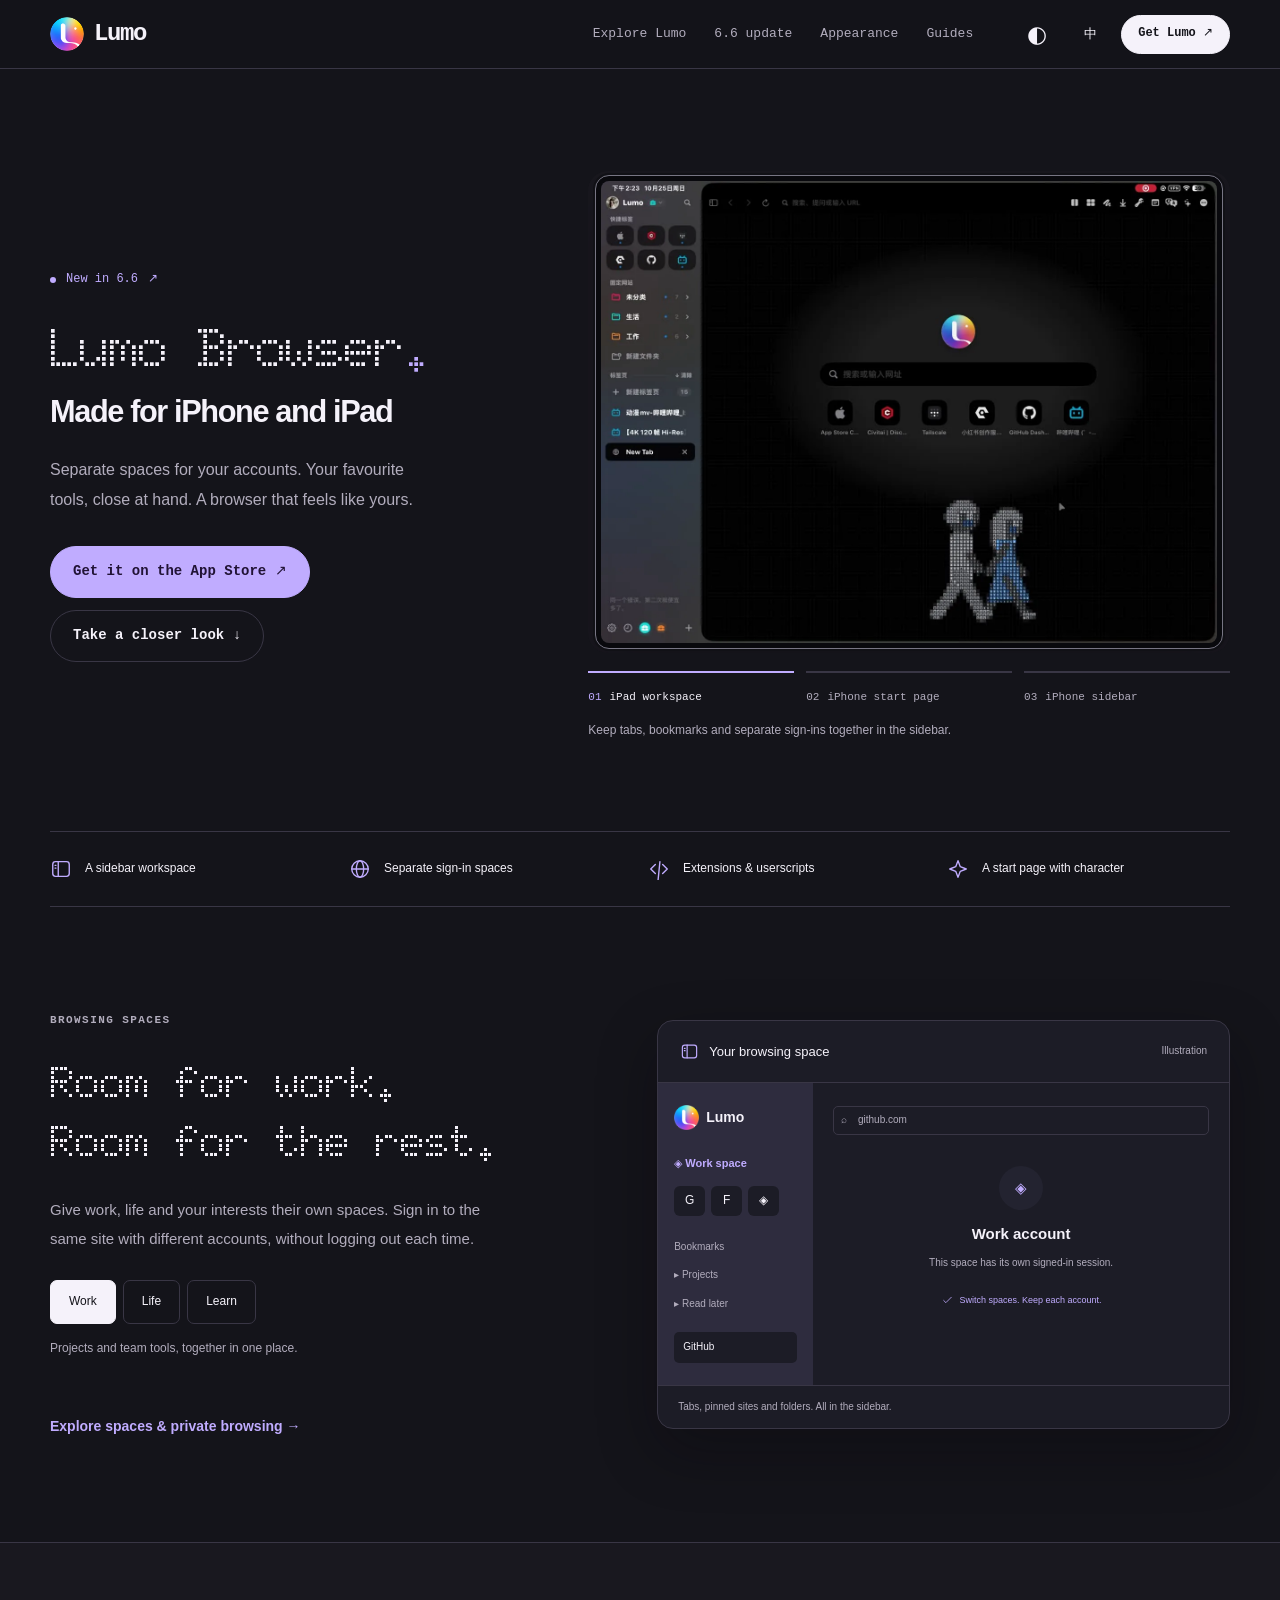
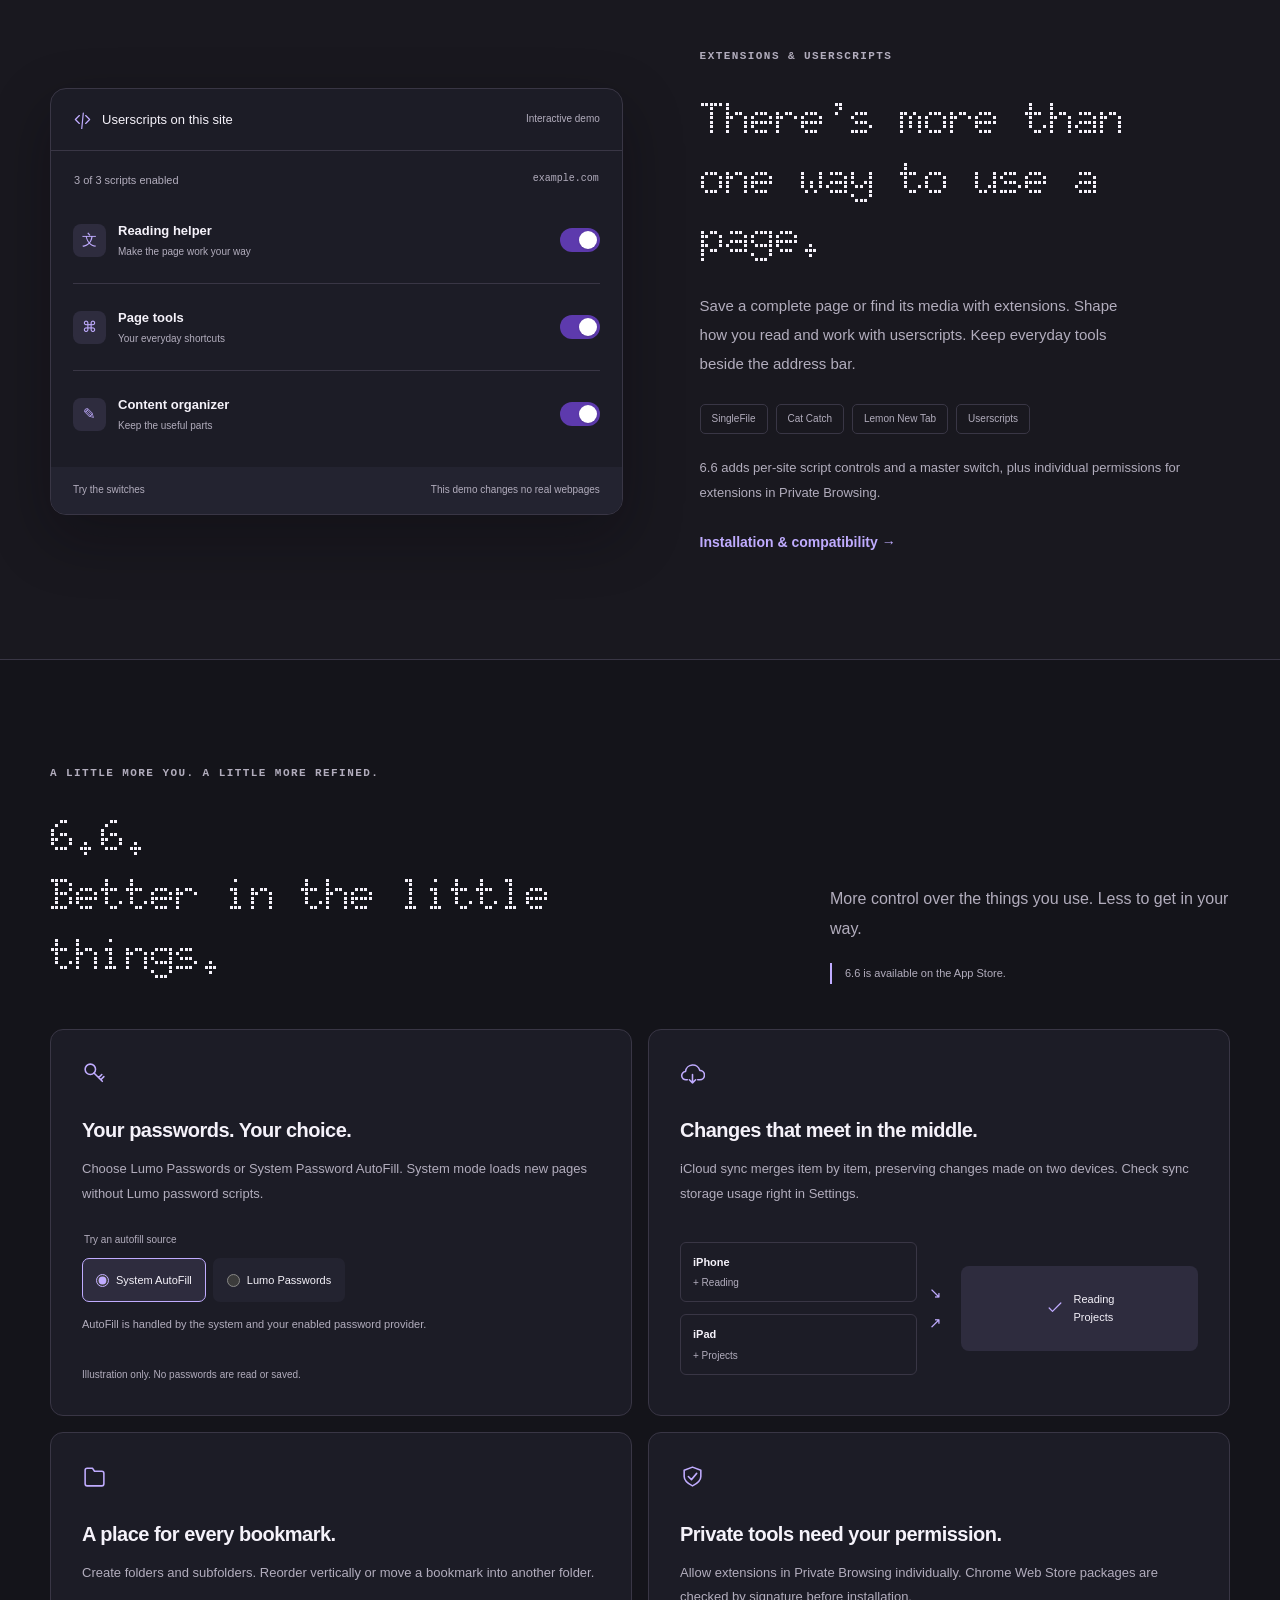
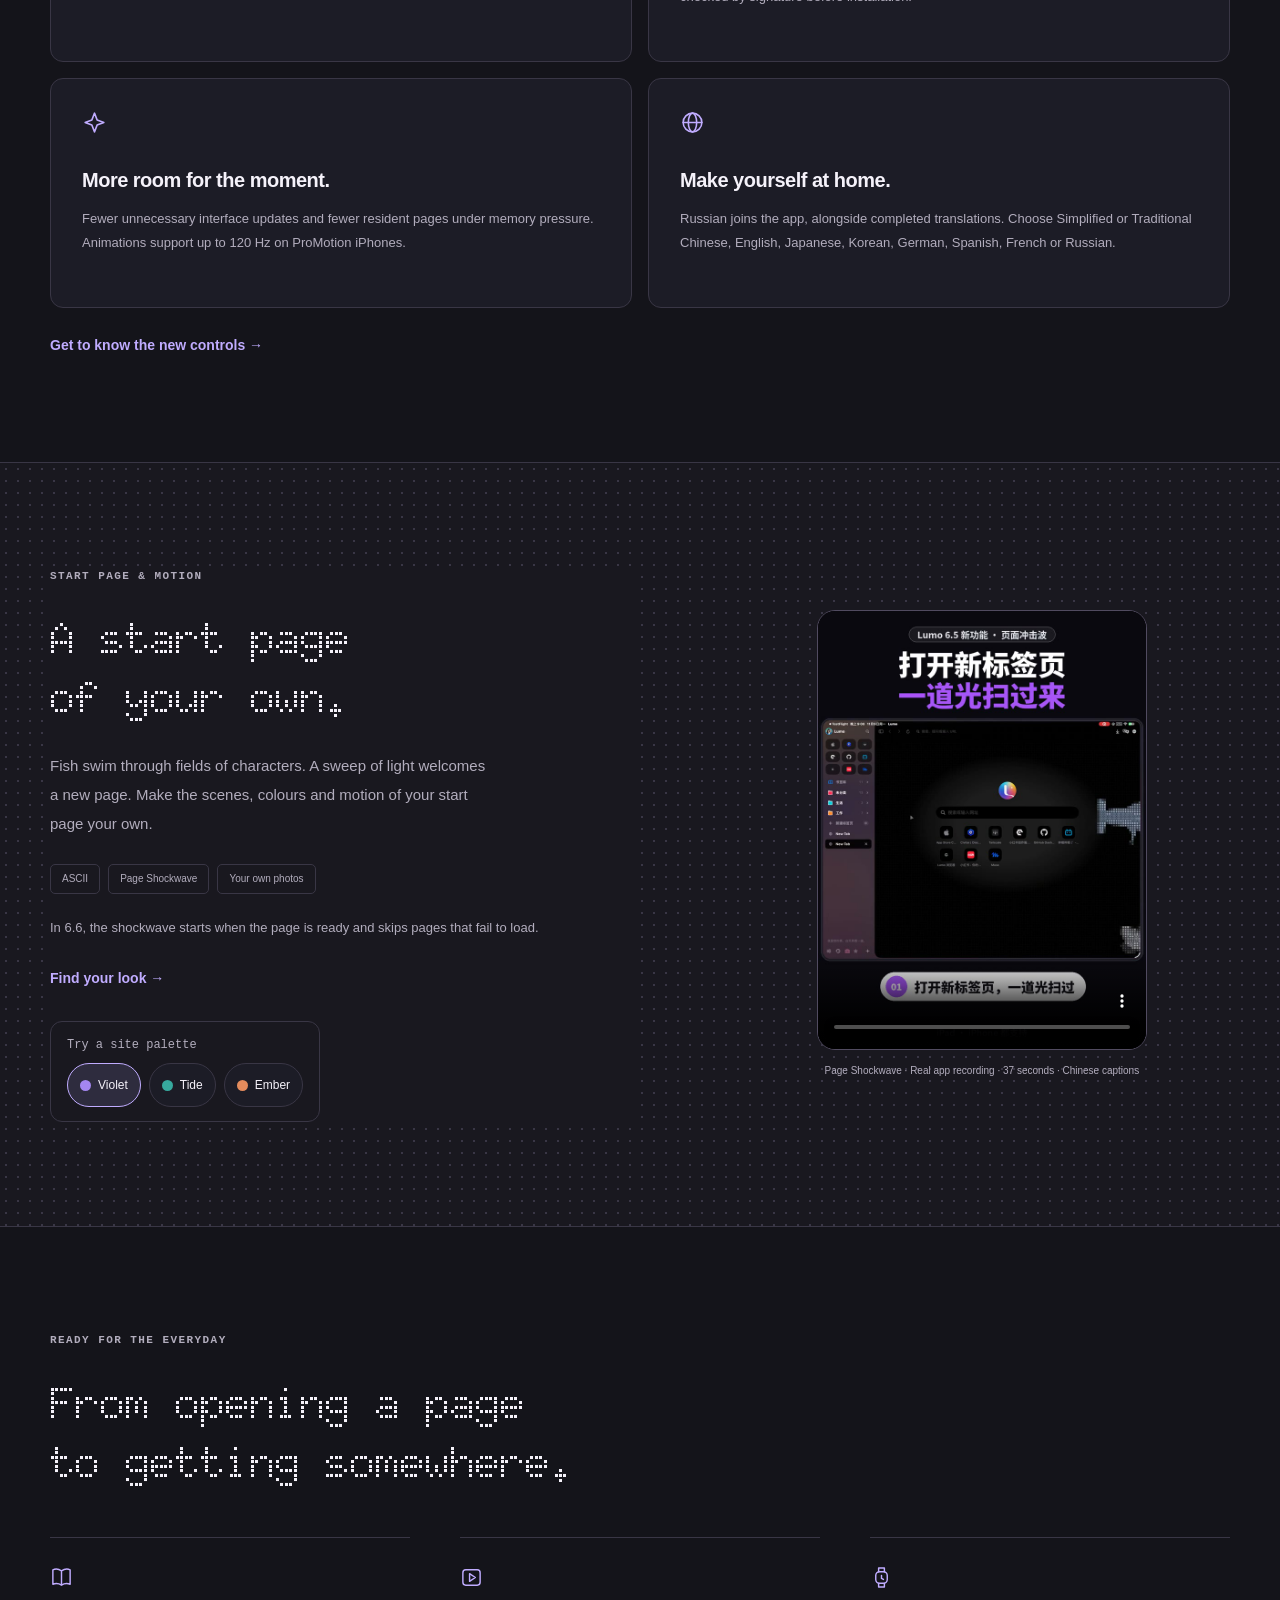
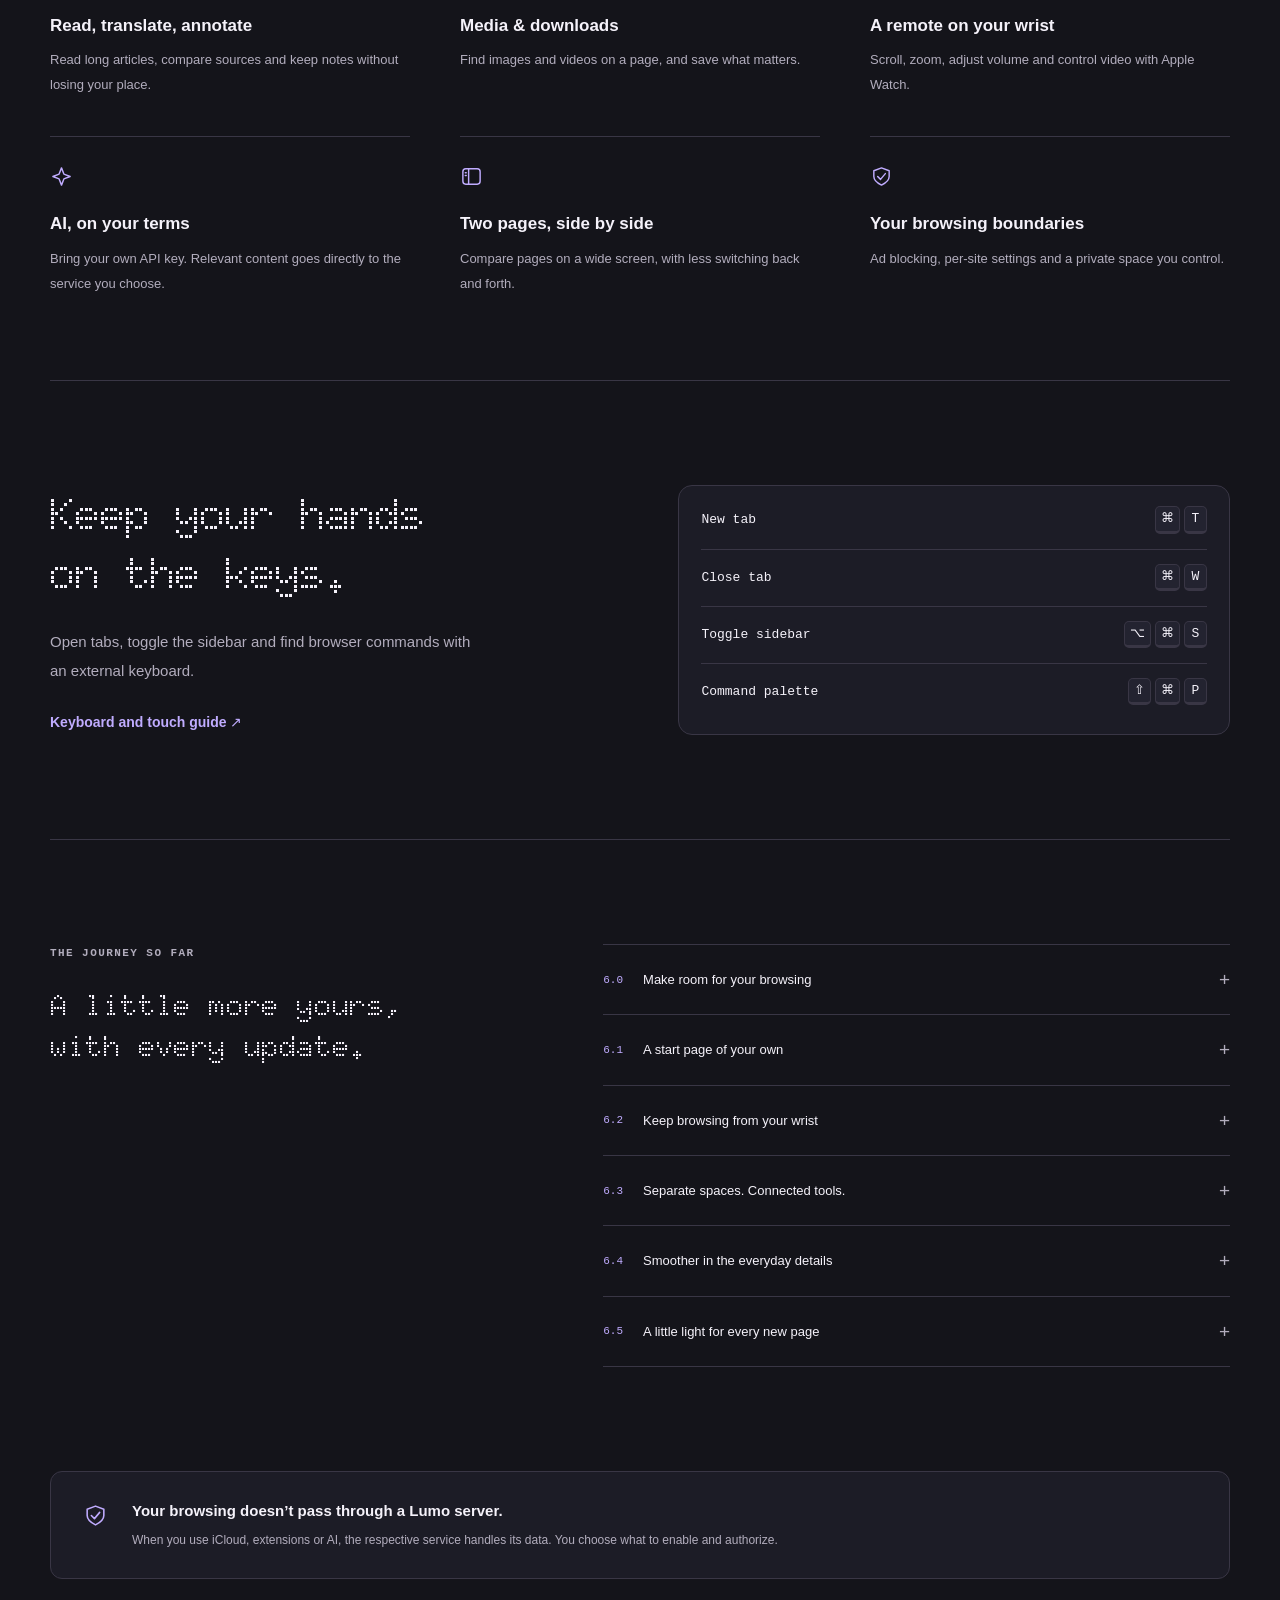
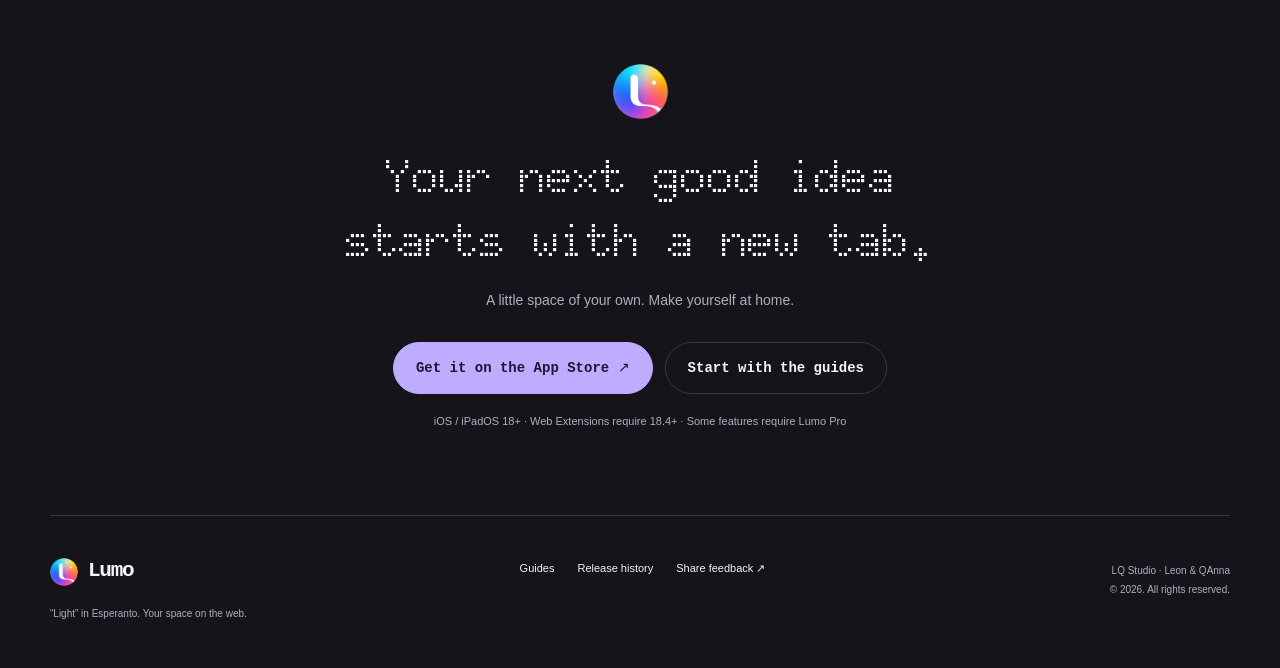
==== commit 5f45981a: "Give Lumo a dot-matrix site and interactive device tour" ====
--- a/index.html
+++ b/index.html
@@ -7,16 +7,16 @@
       content="width=device-width,initial-scale=1,viewport-fit=cover"
     />
     <meta name="color-scheme" content="light dark" />
-    <meta name="theme-color" content="#f7f7f2" />
+    <meta name="theme-color" content="#14141a" />
     <meta
       name="description"
-      content="Lumo，适用于 iPhone 与 iPad 的侧边栏浏览器。独立登录空间、扩展与用户脚本、阅读与翻译，以及 6.6 更新预览。"
+      content="Lumo，适用于 iPhone 与 iPad 的侧边栏浏览器。独立登录空间、扩展与用户脚本、阅读与翻译，以及 6.6 新功能。"
     />
     <meta property="og:type" content="website" />
     <meta property="og:title" content="Lumo · 你的浏览，由你定义。" />
     <meta
       property="og:description"
-      content="把账号、工具和灵感，放进属于你的浏览空间。探索 Lumo 与 6.6 更新预览。"
+      content="把账号、工具和灵感，放进属于你的浏览空间。探索 Lumo 与 6.6 新功能。"
     />
     <meta
       property="og:url"
@@ -32,12 +32,15 @@
     <script>
       try {
         const t = localStorage.getItem("lumo-site-theme");
+        const palette = localStorage.getItem("lumo-site-palette");
         if (t === "light" || t === "dark")
           document.documentElement.dataset.theme = t;
+        if (["violet", "tide", "ember"].includes(palette))
+          document.documentElement.dataset.palette = palette;
       } catch {}
     </script>
-    <link rel="stylesheet" href="assets/website.css?v=6.6" />
-    <script defer src="assets/site.js?v=6.6"></script>
+    <link rel="stylesheet" href="assets/website.css?v=66-dot" />
+    <script defer src="assets/site.js?v=66-dot"></script>
   </head>
   <body data-page="home">
     <a
@@ -62,11 +65,13 @@
             class=""
             >探索 Lumo</a
           ><a
-            data-zh="6.6 更新预览"
-            data-en="6.6 preview"
+            data-zh="6.6 新功能"
+            data-en="6.6 update"
             href="index.html#whats-new"
             class=""
-            >6.6 更新预览</a
+            >6.6 新功能</a
+          ><a href="index.html#appearance" data-zh="外观" data-en="Appearance"
+            >外观</a
           ><a data-zh="使用指南" data-en="Guides" href="support.html" class=""
             >使用指南</a
           >
@@ -156,18 +161,19 @@
       <section class="hero shell">
         <div class="hero-copy">
           <a
-            data-zh='&lt;span class="status-dot"&gt;&lt;/span&gt; 6.6 更新预览 &lt;span aria-hidden="true"&gt;↗&lt;/span&gt;'
-            data-en='&lt;span class="status-dot"&gt;&lt;/span&gt; A look at 6.6 &lt;span aria-hidden="true"&gt;↗&lt;/span&gt;'
+            data-zh='&lt;span class="status-dot"&gt;&lt;/span&gt; 6.6 新功能 &lt;span aria-hidden="true"&gt;↗&lt;/span&gt;'
+            data-en='&lt;span class="status-dot"&gt;&lt;/span&gt; New in 6.6 &lt;span aria-hidden="true"&gt;↗&lt;/span&gt;'
             href="#whats-new"
             class="release-link"
-            ><span class="status-dot"></span> 6.6 更新预览
+            ><span class="status-dot"></span> 6.6 新功能
             <span aria-hidden="true">↗</span></a
           >
           <h1
-            data-zh="你的浏览，&lt;br&gt;&lt;span&gt;由你定义。&lt;/span&gt;"
-            data-en="Your browser.&lt;br&gt;&lt;span&gt;Your kind of space.&lt;/span&gt;"
-          >
-            你的浏览，<br /><span>由你定义。</span>
+            data-zh='&lt;span class="dot-title"&gt;Lumo Browser&lt;span class="dot"&gt;.&lt;/span&gt;&lt;/span&gt;&lt;span class="hero-subtitle"&gt;为 iPhone 与 iPad 而造&lt;/span&gt;'
+            data-en='&lt;span class="dot-title"&gt;Lumo Browser&lt;span class="dot"&gt;.&lt;/span&gt;&lt;/span&gt;&lt;span class="hero-subtitle"&gt;Made for iPhone and iPad&lt;/span&gt;'
+          >
+            <span class="dot-title">Lumo Browser<span class="dot">.</span></span
+            ><span class="hero-subtitle">为 iPhone 与 iPad 而造</span>
           </h1>
           <p
             data-zh="账号各有空间，工具随手可用。&lt;br&gt;把每一次打开，变成你喜欢的样子。"
@@ -191,45 +197,103 @@
               >走近 Lumo ↓</a
             >
           </div>
-          <p
-            data-zh="为 iPhone 与 iPad 而造"
-            data-en="Made for iPhone and iPad"
-            class="availability"
-          >
-            为 iPhone 与 iPad 而造
-          </p>
         </div>
         <div class="hero-visual">
-          <figure class="device-stage">
-            <div class="stage-top">
-              <span class="window-dots" aria-hidden="true"
-                ><i></i><i></i><i></i></span
-              ><span>Lumo / iPad</span><span>↗</span>
+          <figure class="device-tour">
+            <div class="device-screen" id="device-screen">
+              <div class="device-slide ipad" data-slide="ipad">
+                <img
+                  src="assets/lumo-ipad-real.webp"
+                  width="1376"
+                  height="1032"
+                  alt="iPad 上的 Lumo 起始页和侧边栏"
+                  data-alt-zh="iPad 上的 Lumo 起始页和侧边栏"
+                  data-alt-en="Lumo start page and sidebar on iPad"
+                  fetchpriority="high"
+                />
+              </div>
+              <div class="device-slide phone" data-slide="phone" hidden>
+                <img
+                  src="assets/lumo-iphone-home.webp"
+                  width="630"
+                  height="1368"
+                  alt="iPhone 上的 Lumo 起始页"
+                  data-alt-zh="iPhone 上的 Lumo 起始页"
+                  data-alt-en="Lumo start page on iPhone"
+                />
+              </div>
+              <div class="device-slide sidebar" data-slide="sidebar" hidden>
+                <img
+                  src="assets/lumo-iphone-sidebar.webp"
+                  width="630"
+                  height="1368"
+                  alt="iPhone 上的 Lumo 侧边栏"
+                  data-alt-zh="iPhone 上的 Lumo 侧边栏"
+                  data-alt-en="Lumo sidebar on iPhone"
+                />
+              </div>
             </div>
-            <img
-              class="ipad-image"
-              src="assets/lumo-ipad-real.webp"
-              width="1376"
-              height="1032"
-              alt="Lumo on iPad: sidebar spaces, pinned sites and an ASCII start page"
-              fetchpriority="high"
-            />
-            <figcaption>
-              <span
-                data-zh="把整个工作台，带在身边。"
-                data-en="A little more room for everything."
-                >把整个工作台，带在身边。</span
-              ><span aria-hidden="true">⌘</span>
+            <div
+              class="device-steps"
+              role="group"
+              data-aria-zh="切换实机界面"
+              data-aria-en="Choose an app screen"
+              aria-label="切换实机界面"
+            >
+              <button
+                type="button"
+                data-device="ipad"
+                aria-pressed="true"
+                aria-controls="device-screen"
+                data-zh='&lt;span aria-hidden="true"&gt;01&lt;/span&gt;宽屏工作台'
+                data-en='&lt;span aria-hidden="true"&gt;01&lt;/span&gt;iPad workspace'
+              >
+                <span aria-hidden="true">01</span>宽屏工作台</button
+              ><button
+                type="button"
+                data-device="phone"
+                aria-pressed="false"
+                aria-controls="device-screen"
+                data-zh='&lt;span aria-hidden="true"&gt;02&lt;/span&gt;手机起始页'
+                data-en='&lt;span aria-hidden="true"&gt;02&lt;/span&gt;iPhone start page'
+              >
+                <span aria-hidden="true">02</span>手机起始页</button
+              ><button
+                type="button"
+                data-device="sidebar"
+                aria-pressed="false"
+                aria-controls="device-screen"
+                data-zh='&lt;span aria-hidden="true"&gt;03&lt;/span&gt;手机侧边栏'
+                data-en='&lt;span aria-hidden="true"&gt;03&lt;/span&gt;iPhone sidebar'
+              >
+                <span aria-hidden="true">03</span>手机侧边栏
+              </button>
+            </div>
+            <figcaption class="device-description" aria-live="polite">
+              <p
+                data-slide-caption="ipad"
+                data-zh="标签、收藏和独立登录空间都在侧边栏里。"
+                data-en="Keep tabs, bookmarks and separate sign-ins together in the sidebar."
+              >
+                标签、收藏和独立登录空间都在侧边栏里。
+              </p>
+              <p
+                data-slide-caption="phone"
+                hidden
+                data-zh="搜索、快捷网站和自定义字符背景，打开新标签就能用。"
+                data-en="Search, pinned shortcuts and a custom ASCII background in every new tab."
+              >
+                搜索、快捷网站和自定义字符背景，打开新标签就能用。
+              </p>
+              <p
+                data-slide-caption="sidebar"
+                hidden
+                data-zh="从屏幕左边缘滑入，切换空间、标签和文件夹。"
+                data-en="Swipe in from the left to switch spaces, tabs and folders."
+              >
+                从屏幕左边缘滑入，切换空间、标签和文件夹。
+              </p>
             </figcaption>
-          </figure>
-          <figure class="phone-preview">
-            <img
-              src="assets/lumo-iphone-home.webp"
-              width="630"
-              height="1368"
-              alt="Lumo start page on iPhone"
-              fetchpriority="high"
-            />
           </figure>
         </div>
       </section>
@@ -261,12 +325,8 @@
       </div>
       <section id="features" class="shell section split-feature">
         <div class="feature-copy">
-          <p
-            data-zh="01 / 让思路各就各位"
-            data-en="01 / A PLACE FOR EVERY PART OF YOU"
-            class="eyebrow"
-          >
-            01 / 让思路各就各位
+          <p data-zh="独立登录空间" data-en="BROWSING SPACES" class="eyebrow">
+            独立登录空间
           </p>
           <h2
             data-zh="工作有工作的位置，&lt;br&gt;生活也有。"
@@ -493,11 +553,11 @@
           </div>
           <div class="feature-copy">
             <p
-              data-zh="02 / 把顺手的工具带进来"
-              data-en="02 / BRING YOUR FAVOURITE TOOLS"
+              data-zh="扩展与用户脚本"
+              data-en="EXTENSIONS &amp; USERSCRIPTS"
               class="eyebrow"
             >
-              02 / 把顺手的工具带进来
+              扩展与用户脚本
             </p>
             <h2
               data-zh="网页的用法，&lt;br&gt;可以不止一种。"
@@ -558,12 +618,11 @@
               把常用的选择交给你，把繁琐的事留给浏览器。
             </p>
             <p
-              data-zh="更新预览 · App Store 当前公开版本为 6.5；以下新增功能随 6.6 提供，实际上线以商店为准。"
-              data-en="Update preview · The current public App Store version is 6.5. The additions below are planned for 6.6; availability follows the store release."
               class="release-status"
-            >
-              更新预览 · App Store 当前公开版本为 6.5；以下新增功能随 6.6
-              提供，实际上线以商店为准。
+              data-zh="6.6 已在 App Store 上线。"
+              data-en="6.6 is available on the App Store."
+            >
+              6.6 已在 App Store 上线。
             </p>
           </div>
         </div>
@@ -714,21 +773,21 @@
           >看看 6.6 的使用方式 →</a
         >
       </section>
-      <section class="motion-band">
+      <section class="motion-band" id="appearance">
         <div class="shell section motion-section">
           <div class="feature-copy">
             <p
-              data-zh="03 / 给日常一点光"
-              data-en="03 / A LITTLE LIGHT IN YOUR DAY"
+              data-zh="起始页与动效"
+              data-en="START PAGE &amp; MOTION"
               class="eyebrow"
             >
-              03 / 给日常一点光
+              起始页与动效
             </p>
             <h2
-              data-zh="认真浏览，&lt;br&gt;也可以有趣。"
-              data-en="Made for focus.&lt;br&gt;And a little wonder."
-            >
-              认真浏览，<br />也可以有趣。
+              data-zh="让起始页，&lt;br&gt;有你的样子。"
+              data-en="A start page&lt;br&gt;of your own."
+            >
+              让起始页，<br />有你的样子。
             </h2>
             <p
               data-zh="游鱼在字符间穿行，一道光扫过刚打开的页面。起始页的场景、颜色和动效，都可以按你的喜好调整。"
@@ -759,6 +818,46 @@
               class="text-link"
               >选择你的外观 →</a
             >
+            <div class="palette-panel">
+              <p
+                id="palette-label"
+                data-zh="试试官网配色"
+                data-en="Try a site palette"
+              >
+                试试官网配色
+              </p>
+              <div
+                class="palette-options"
+                role="group"
+                aria-labelledby="palette-label"
+              >
+                <button
+                  type="button"
+                  data-palette-choice="violet"
+                  aria-pressed="true"
+                  data-zh='&lt;span class="swatch" aria-hidden="true"&gt;&lt;/span&gt;紫罗兰'
+                  data-en='&lt;span class="swatch" aria-hidden="true"&gt;&lt;/span&gt;Violet'
+                >
+                  <span class="swatch" aria-hidden="true"></span>紫罗兰</button
+                ><button
+                  type="button"
+                  data-palette-choice="tide"
+                  aria-pressed="false"
+                  data-zh='&lt;span class="swatch" aria-hidden="true"&gt;&lt;/span&gt;潮汐'
+                  data-en='&lt;span class="swatch" aria-hidden="true"&gt;&lt;/span&gt;Tide'
+                >
+                  <span class="swatch" aria-hidden="true"></span>潮汐</button
+                ><button
+                  type="button"
+                  data-palette-choice="ember"
+                  aria-pressed="false"
+                  data-zh='&lt;span class="swatch" aria-hidden="true"&gt;&lt;/span&gt;暖焰'
+                  data-en='&lt;span class="swatch" aria-hidden="true"&gt;&lt;/span&gt;Ember'
+                >
+                  <span class="swatch" aria-hidden="true"></span>暖焰
+                </button>
+              </div>
+            </div>
           </div>
           <figure class="motion-demo">
             <video
@@ -884,6 +983,45 @@
             </p>
           </article>
         </div>
+      </section>
+      <section class="shell section shortcuts-section">
+        <div>
+          <h2 data-zh="操作不离键盘" data-en="Keep your hands on the keys.">
+            操作不离键盘
+          </h2>
+          <p
+            class="feature-lead"
+            data-zh="用外接键盘打开标签、切换侧边栏或搜索浏览器命令。"
+            data-en="Open tabs, toggle the sidebar and find browser commands with an external keyboard."
+          >
+            用外接键盘打开标签、切换侧边栏或搜索浏览器命令。
+          </p>
+          <a
+            class="text-link"
+            href="support.html#start"
+            data-zh="查看键盘与触控指南 ↗"
+            data-en="Keyboard and touch guide ↗"
+            >查看键盘与触控指南 ↗</a
+          >
+        </div>
+        <dl class="shortcut-list">
+          <div>
+            <dt data-zh="新建标签" data-en="New tab">新建标签</dt>
+            <dd><kbd>⌘</kbd><kbd>T</kbd></dd>
+          </div>
+          <div>
+            <dt data-zh="关闭标签" data-en="Close tab">关闭标签</dt>
+            <dd><kbd>⌘</kbd><kbd>W</kbd></dd>
+          </div>
+          <div>
+            <dt data-zh="切换侧边栏" data-en="Toggle sidebar">切换侧边栏</dt>
+            <dd><kbd>⌥</kbd><kbd>⌘</kbd><kbd>S</kbd></dd>
+          </div>
+          <div>
+            <dt data-zh="命令面板" data-en="Command palette">命令面板</dt>
+            <dd><kbd>⇧</kbd><kbd>⌘</kbd><kbd>P</kbd></dd>
+          </div>
+        </dl>
       </section>
       <section id="updates" class="shell section archive-section">
         <div class="archive-heading">
--- a/assets/website.css
+++ b/assets/website.css
@@ -1,50 +1,63 @@
+@font-face {
+  font-family: Doto;
+  src: url("fonts/doto-latin-600.woff2") format("woff2");
+  font-style: normal;
+  font-weight: 600;
+  font-display: swap;
+}
+
 :root {
-  color-scheme: light dark;
-  --bg: #f7f7f2;
-  --surface: #fff;
-  --soft: #efefe8;
-  --ink: #202022;
-  --dim: #68686e;
-  --line: #dfdfd8;
-  --brand: #7250bb;
-  --brand-ink: #6241a7;
-  --tint: #eeebf5;
-  --band: #eeeee8;
-  --shadow: 0 18px 50px #20202212;
+  color-scheme: dark;
+  --bg: #14141a;
+  --surface: #1c1c26;
+  --soft: #232330;
+  --ink: #f5f2fa;
+  --dim: #b2adbd;
+  --line: #393645;
+  --band: #19181f;
+  --shadow: 0 22px 60px #08070d55;
+  --accent-dark: #c0acff;
+  --accent-light: #5d3aad;
+  --accent-button: #c0acff;
+  --accent-label: #211335;
+  --brand: var(--accent-dark);
+  --brand-ink: var(--brand);
+  --tint: color-mix(in srgb, var(--brand) 11%, var(--surface));
+  --mono: ui-monospace, "SF Mono", Menlo, "PingFang SC", monospace;
   font-family:
     -apple-system, BlinkMacSystemFont, "SF Pro Display", "PingFang SC",
     "Noto Sans CJK SC", sans-serif;
   font-synthesis: none;
   -webkit-font-smoothing: antialiased;
 }
-@media (prefers-color-scheme: dark) {
-  :root:not([data-theme="light"]) {
-    --bg: #171719;
-    --surface: #202023;
-    --soft: #29292c;
-    --ink: #f3f3ed;
-    --dim: #b1b1b8;
-    --line: #37373c;
-    --brand: #bea2f4;
-    --brand-ink: #c9adff;
-    --tint: #2b2638;
-    --band: #1d1d20;
-    --shadow: 0 18px 50px #0002;
-  }
-}
-:root[data-theme="dark"] {
-  --bg: #171719;
-  --surface: #202023;
-  --soft: #29292c;
-  --ink: #f3f3ed;
-  --dim: #b1b1b8;
-  --line: #37373c;
-  --brand: #bea2f4;
-  --brand-ink: #c9adff;
-  --tint: #2b2638;
-  --band: #1d1d20;
-  --shadow: 0 18px 50px #0002;
-}
+
+:root[data-theme="light"] {
+  color-scheme: light;
+  --bg: #f6f5f8;
+  --surface: #ffffff;
+  --soft: #eeedf2;
+  --ink: #242130;
+  --dim: #5d5769;
+  --line: #dcd7e3;
+  --band: #f0edf4;
+  --shadow: 0 22px 60px #25213c15;
+  --brand: var(--accent-light);
+}
+
+:root[data-palette="tide"] {
+  --accent-dark: #8de2dc;
+  --accent-light: #096d66;
+  --accent-button: #8de2dc;
+  --accent-label: #102c29;
+}
+
+:root[data-palette="ember"] {
+  --accent-dark: #ffba92;
+  --accent-light: #9b4620;
+  --accent-button: #ffba92;
+  --accent-label: #361f15;
+}
+
 *,
 *::before,
 *::after {
@@ -276,12 +289,8 @@
   margin-top: 18px;
 }
 .hero {
-  min-height: 690px;
-  display: grid;
-  grid-template-columns: 0.9fr 1.1fr;
-  align-items: center;
-  gap: 40px;
-  padding-block: 64px 82px;
+  display: grid;
+  align-items: center;
 }
 .hero-copy {
   position: relative;
@@ -302,85 +311,12 @@
   border-radius: 50%;
   display: inline-block;
 }
-.hero h1 {
-  font-size: clamp(52px, 5.2vw, 76px);
-  letter-spacing: -0.055em;
-  line-height: 1.17;
-}
-.hero h1 span {
-  color: var(--brand);
-}
-html[lang="en"] .hero h1 {
-  font-size: clamp(49px, 5.1vw, 70px);
-}
 .hero-lead {
   color: var(--dim);
   font-size: 16px;
   line-height: 1.9;
   margin-top: 26px;
   max-width: 380px;
-}
-.hero-visual {
-  position: relative;
-  padding-bottom: 20px;
-  margin-right: -18px;
-}
-.device-stage {
-  background: var(--tint);
-  border: 1px solid var(--line);
-  border-radius: 19px;
-  padding: 16px;
-  position: relative;
-  box-shadow: var(--shadow);
-}
-.stage-top {
-  display: flex;
-  align-items: center;
-  gap: 20px;
-  justify-content: space-between;
-  font-size: 10px;
-  font-weight: 500;
-  letter-spacing: 0.04em;
-  color: var(--dim);
-  margin: 0 3px 12px;
-}
-.window-dots {
-  display: flex;
-  gap: 4px;
-}
-.window-dots i {
-  width: 5px;
-  height: 5px;
-  background: var(--brand);
-  opacity: 0.35;
-  border-radius: 50%;
-}
-.window-dots i:first-child {
-  opacity: 0.7;
-}
-.ipad-image {
-  width: 100%;
-  border-radius: 10px;
-  background: #141416;
-}
-.device-stage figcaption {
-  font-size: 11px;
-  color: var(--dim);
-  display: flex;
-  justify-content: space-between;
-  padding: 13px 3px 0;
-  padding-right: 23%;
-}
-.phone-preview {
-  width: 23%;
-  position: absolute;
-  right: -16px;
-  bottom: -23px;
-  border: 4px solid #29292d;
-  border-radius: 22px;
-  box-shadow: 0 14px 30px #0002;
-  overflow: hidden;
-  background: #000;
 }
 .feature-rail {
   display: grid;
@@ -839,27 +775,11 @@
   width: 20px;
   height: 20px;
 }
-.motion-band {
-  background: #1e1c25;
-  color: #f3f0fa;
-}
 .motion-section {
   display: grid;
   grid-template-columns: 1fr 0.85fr;
   gap: 100px;
   align-items: center;
-}
-.motion-band .eyebrow,
-.motion-band .feature-lead,
-.motion-band .supporting-copy,
-.motion-band .motion-tags span {
-  color: #bcb6c9;
-}
-.motion-band .motion-tags span {
-  border-color: #514b60;
-}
-.motion-band .text-link {
-  color: #cdb3ff;
 }
 .motion-demo {
   width: min(100%, 330px);
@@ -1223,19 +1143,6 @@
   .site-header nav {
     gap: 19px;
   }
-  .hero {
-    gap: 25px;
-    min-height: 600px;
-  }
-  .hero h1 {
-    font-size: 58px;
-  }
-  html[lang="en"] .hero h1 {
-    font-size: 54px;
-  }
-  .hero-visual {
-    margin-right: 0;
-  }
   .hero-lead {
     font-size: 14px;
   }
@@ -1293,29 +1200,12 @@
   .header-inner {
     gap: 20px;
   }
-  .hero {
-    grid-template-columns: 1fr;
-    padding-top: 45px;
-    gap: 45px;
-  }
   .hero-copy {
     max-width: 570px;
-  }
-  .hero h1,
-  html[lang="en"] .hero h1 {
-    font-size: 64px;
   }
   .hero-lead {
     max-width: 460px;
     font-size: 16px;
-  }
-  .hero-visual {
-    max-width: 640px;
-    width: calc(100% - 16px);
-    justify-self: center;
-  }
-  .hero {
-    padding-bottom: 65px;
   }
   .hero .button {
     font-size: 14px;
@@ -1429,20 +1319,9 @@
     min-width: 44px;
     height: 44px;
   }
-  .hero {
-    padding-top: 37px;
-    padding-bottom: 49px;
-    gap: 35px;
-  }
   .release-link {
     margin-bottom: 25px;
     font-size: 11px;
-  }
-  .hero h1 {
-    font-size: clamp(45px, 12vw, 62px);
-  }
-  html[lang="en"] .hero h1 {
-    font-size: clamp(44px, 11.5vw, 60px);
   }
   .hero-lead {
     font-size: 14px;
@@ -1460,33 +1339,6 @@
   }
   .availability {
     font-size: 10px;
-  }
-  .hero-visual {
-    width: calc(100% - 15px);
-    justify-self: start;
-    margin-bottom: 9px;
-  }
-  .device-stage {
-    padding: 9px;
-    border-radius: 12px;
-  }
-  .stage-top {
-    font-size: 8px;
-    margin: 1px 1px 8px;
-  }
-  .ipad-image {
-    border-radius: 7px;
-  }
-  .phone-preview {
-    border-width: 3px;
-    border-radius: 15px;
-    right: -15px;
-    bottom: -14px;
-    width: 24%;
-  }
-  .device-stage figcaption {
-    font-size: 8px;
-    padding-top: 9px;
   }
   .feature-rail {
     padding-block: 22px;
@@ -1783,3 +1635,322 @@
     --line: var(--ink);
   }
 }
+
+/* Product tour and color controls */
+.brand,
+.site-header nav a,
+.button,
+.eyebrow,
+.release-link,
+.version-label,
+.device-steps,
+.shortcut-list {
+  font-family: var(--mono);
+}
+
+.brand {
+  letter-spacing: -0.06em;
+}
+.site-header {
+  background: color-mix(in srgb, var(--bg) 94%, transparent);
+}
+.header-inner {
+  height: 68px;
+}
+.button {
+  border-radius: 99px;
+}
+.button.primary {
+  color: var(--accent-label);
+  background: var(--accent-button);
+  border-color: var(--accent-button);
+}
+.button.secondary {
+  border-color: var(--line);
+}
+.button.small {
+  font-size: 12px;
+}
+.hero {
+  grid-template-columns: minmax(0, 0.85fr) minmax(0, 1.15fr);
+  padding-block: clamp(60px, 8vw, 106px) 74px;
+  gap: clamp(32px, 5vw, 70px);
+}
+.hero h1,
+html[lang="en"] .hero h1 {
+  text-wrap: initial;
+}
+.hero h1 .dot-title {
+  display: block;
+  color: var(--ink);
+  font-family: Doto, var(--mono);
+  font-weight: 600;
+  font-size: clamp(42px, 4.3vw, 66px);
+  line-height: 1.05;
+  letter-spacing: -0.065em;
+}
+.hero h1 .dot {
+  color: var(--brand);
+}
+.hero h1 .hero-subtitle {
+  display: block;
+  color: var(--ink);
+  font-size: clamp(22px, 2.4vw, 34px);
+  letter-spacing: -0.045em;
+  margin-top: 14px;
+  line-height: 1.3;
+}
+html[lang="en"] :is(main h2, .support-hero h1) {
+  font-family: Doto, var(--mono);
+  font-weight: 600;
+  letter-spacing: -0.045em;
+}
+.hero .hero-lead {
+  max-width: 395px;
+  margin-top: 23px;
+}
+.hero-visual {
+  width: 100%;
+  max-width: none;
+  min-width: 0;
+  margin: 0;
+  padding: 0;
+}
+.device-screen {
+  display: grid;
+  place-items: center;
+  aspect-ratio: 4 / 3;
+  background-color: var(--band);
+  background-image: radial-gradient(var(--line) 0.7px, transparent 0.7px);
+  background-size: 10px 10px;
+  border-radius: 20px;
+  overflow: hidden;
+}
+.device-slide {
+  min-width: 0;
+  min-height: 0;
+  grid-area: 1 / 1;
+}
+.device-slide img {
+  border: 1px solid #777583;
+  padding: 5px;
+  background: #09090d;
+  box-shadow:
+    0 0 0 2px #111116,
+    var(--shadow);
+  border-radius: 14px;
+}
+.device-slide.ipad {
+  width: calc(100% - 14px);
+}
+.device-slide:is(.phone, .sidebar) {
+  width: 31%;
+}
+.device-slide:is(.phone, .sidebar) img {
+  border-radius: 18px;
+}
+.device-steps {
+  display: grid;
+  grid-template-columns: repeat(3, minmax(0, 1fr));
+  gap: 12px;
+  margin-top: 18px;
+}
+.device-steps button {
+  background: transparent;
+  color: var(--dim);
+  border: 0;
+  border-top: 2px solid var(--line);
+  padding: 8px 0 0;
+  min-height: 44px;
+  text-align: start;
+  line-height: 1.4;
+  font-size: 11px;
+  transition:
+    border-color 140ms ease,
+    color 140ms ease;
+}
+.device-steps button span {
+  margin-inline-end: 8px;
+  color: var(--dim);
+}
+.device-steps button[aria-pressed="true"] {
+  border-color: var(--brand);
+  color: var(--ink);
+}
+.device-steps button[aria-pressed="true"] span {
+  color: var(--brand);
+}
+.device-description {
+  min-height: 3em;
+  color: var(--dim);
+  margin-top: 6px;
+  font-size: 12px;
+}
+.tinted-band,
+.motion-band {
+  border-block: 1px solid var(--line);
+}
+.motion-band {
+  background-color: var(--band);
+  background-image: radial-gradient(var(--line) 0.75px, transparent 0.75px);
+  background-size: 12px 12px;
+  color: var(--ink);
+}
+.motion-band .feature-lead,
+.motion-band .supporting-copy,
+.motion-band .eyebrow,
+.motion-band .motion-tags span,
+.motion-demo figcaption {
+  color: var(--dim);
+}
+.motion-band .motion-tags span {
+  border-color: var(--line);
+}
+.motion-band .text-link {
+  color: var(--brand);
+}
+.motion-band .feature-copy,
+.palette-panel {
+  background: var(--band);
+}
+.palette-panel {
+  margin-top: 30px;
+  padding: 14px 16px;
+  border: 1px solid var(--line);
+  border-radius: 12px;
+  width: fit-content;
+}
+.palette-panel > p {
+  font-family: var(--mono);
+  color: var(--dim);
+  font-size: 12px;
+}
+.palette-options {
+  display: flex;
+  flex-wrap: wrap;
+  gap: 8px;
+  margin-top: 8px;
+}
+.palette-options button {
+  display: inline-flex;
+  align-items: center;
+  gap: 7px;
+  min-height: 44px;
+  padding: 6px 12px;
+  border: 1px solid var(--line);
+  border-radius: 99px;
+  background: var(--surface);
+  font-size: 12px;
+}
+.palette-options button[aria-pressed="true"] {
+  border-color: var(--brand);
+  background: var(--tint);
+}
+.swatch {
+  width: 11px;
+  height: 11px;
+  border-radius: 50%;
+  background: #a486f0;
+}
+[data-palette-choice="tide"] .swatch {
+  background: #37a99e;
+}
+[data-palette-choice="ember"] .swatch {
+  background: #e38b5c;
+}
+.release-card .icon,
+.tool-grid .icon,
+.feature-rail .icon {
+  color: var(--brand);
+}
+.demo-toggle {
+  background: var(--accent-light);
+}
+.shortcuts-section {
+  display: grid;
+  grid-template-columns: minmax(0, 1fr) minmax(0, 1fr);
+  gap: clamp(32px, 6vw, 84px);
+  border-top: 1px solid var(--line);
+}
+.shortcut-list {
+  margin: 0;
+  padding: 6px 22px;
+  background: var(--surface);
+  border: 1px solid var(--line);
+  border-radius: 14px;
+  font-size: 13px;
+}
+.shortcut-list > div {
+  min-height: 57px;
+  display: flex;
+  align-items: center;
+  justify-content: space-between;
+  gap: 12px;
+}
+.shortcut-list > div + div {
+  border-top: 1px solid var(--line);
+}
+.shortcut-list dd {
+  margin: 0;
+  display: flex;
+  gap: 4px;
+}
+.shortcut-list kbd {
+  padding: 1px 5px;
+  min-width: 23px;
+  border: 1px solid var(--line);
+  border-bottom-width: 3px;
+  border-radius: 5px;
+  background: var(--soft);
+  text-align: center;
+  font: inherit;
+}
+@media (hover: hover) and (pointer: fine) {
+  .device-steps button:hover,
+  .palette-options button:hover {
+    color: var(--brand);
+    border-color: var(--brand);
+  }
+}
+@media (max-width: 850px) {
+  .hero,
+  .shortcuts-section {
+    grid-template-columns: minmax(0, 1fr);
+  }
+  .hero {
+    min-height: 0;
+    gap: 36px;
+  }
+  .hero-visual {
+    max-width: 650px;
+    justify-self: start;
+  }
+}
+@media (max-width: 600px) {
+  .hero {
+    padding-block: 43px 36px;
+  }
+  .device-screen {
+    border-radius: 13px;
+  }
+  .device-slide img {
+    border-radius: 9px;
+    padding: 3px;
+  }
+  .device-slide:is(.phone, .sidebar) img {
+    border-radius: 12px;
+  }
+  .device-steps {
+    gap: 5px;
+    margin-top: 12px;
+  }
+  .device-steps button span {
+    margin-inline-end: 4px;
+  }
+  .device-steps button {
+    font-size: 10px;
+  }
+  .device-description {
+    font-size: 11px;
+  }
+}
